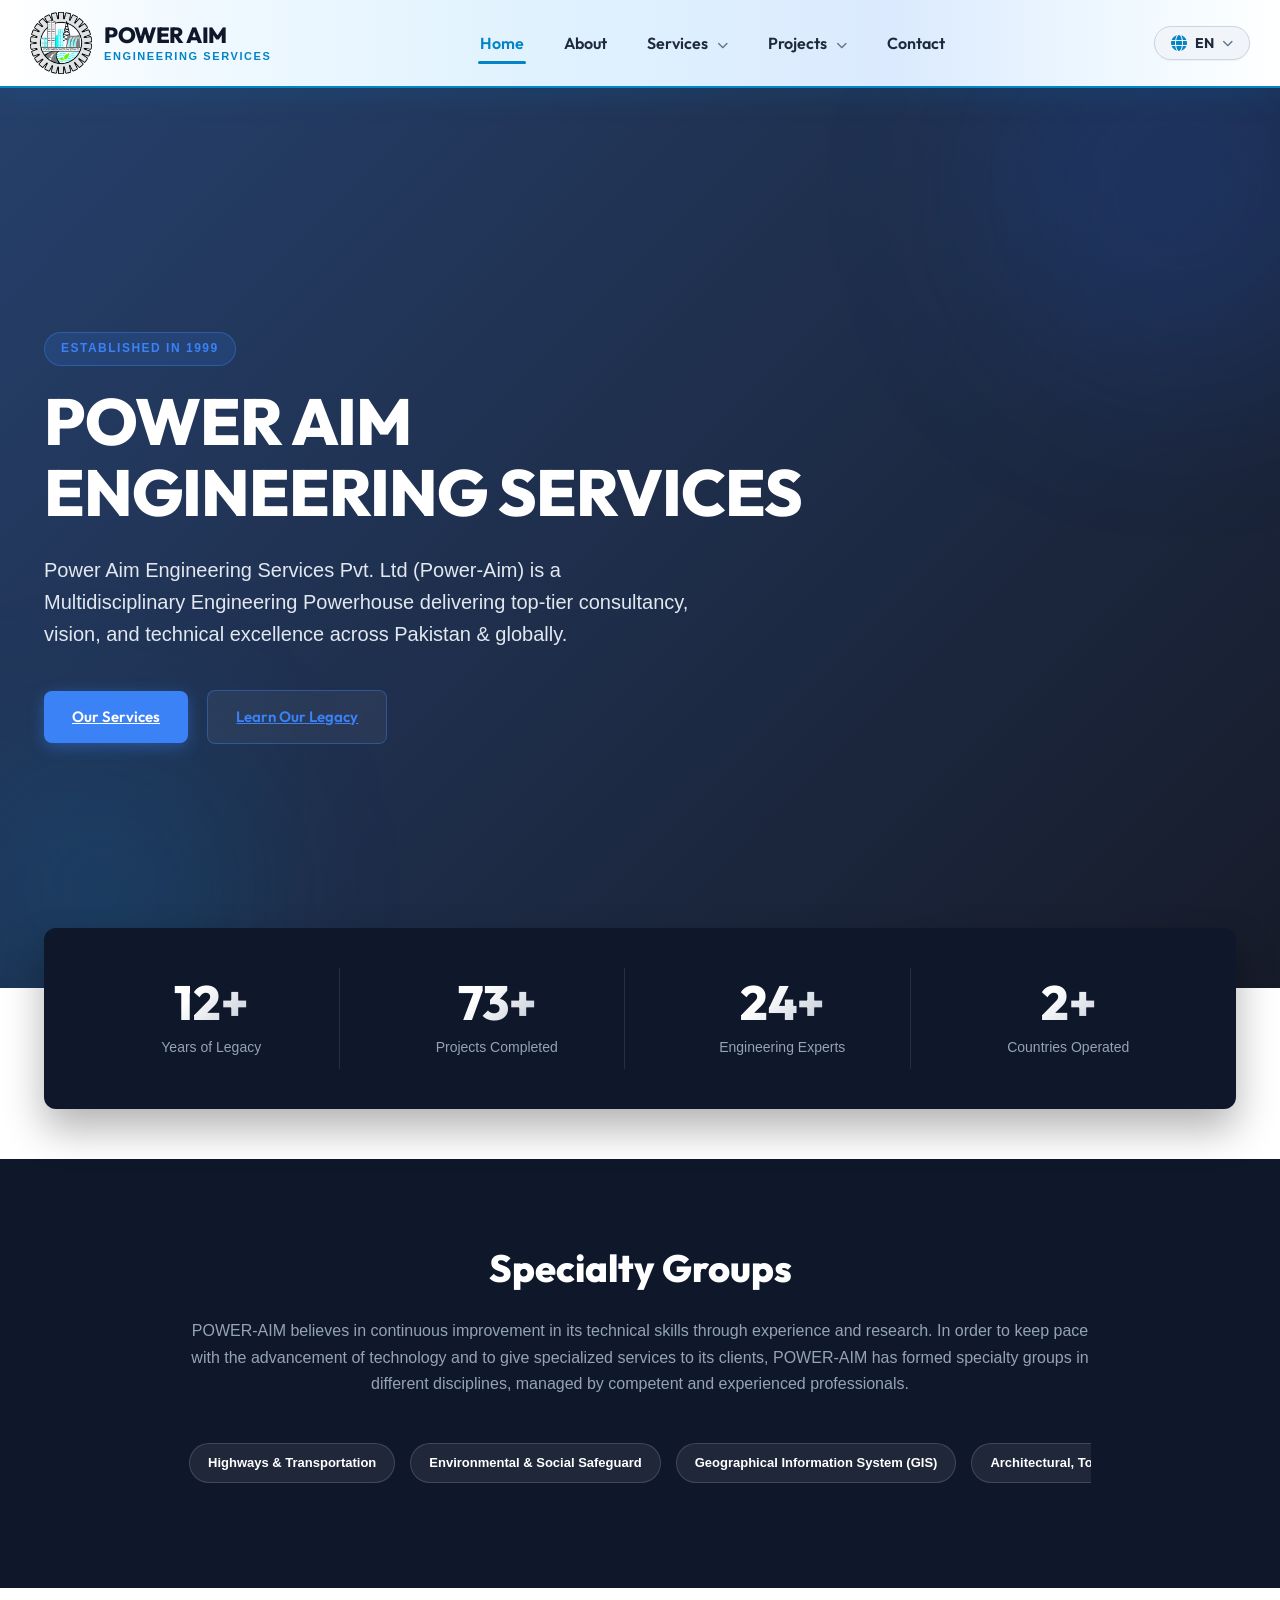
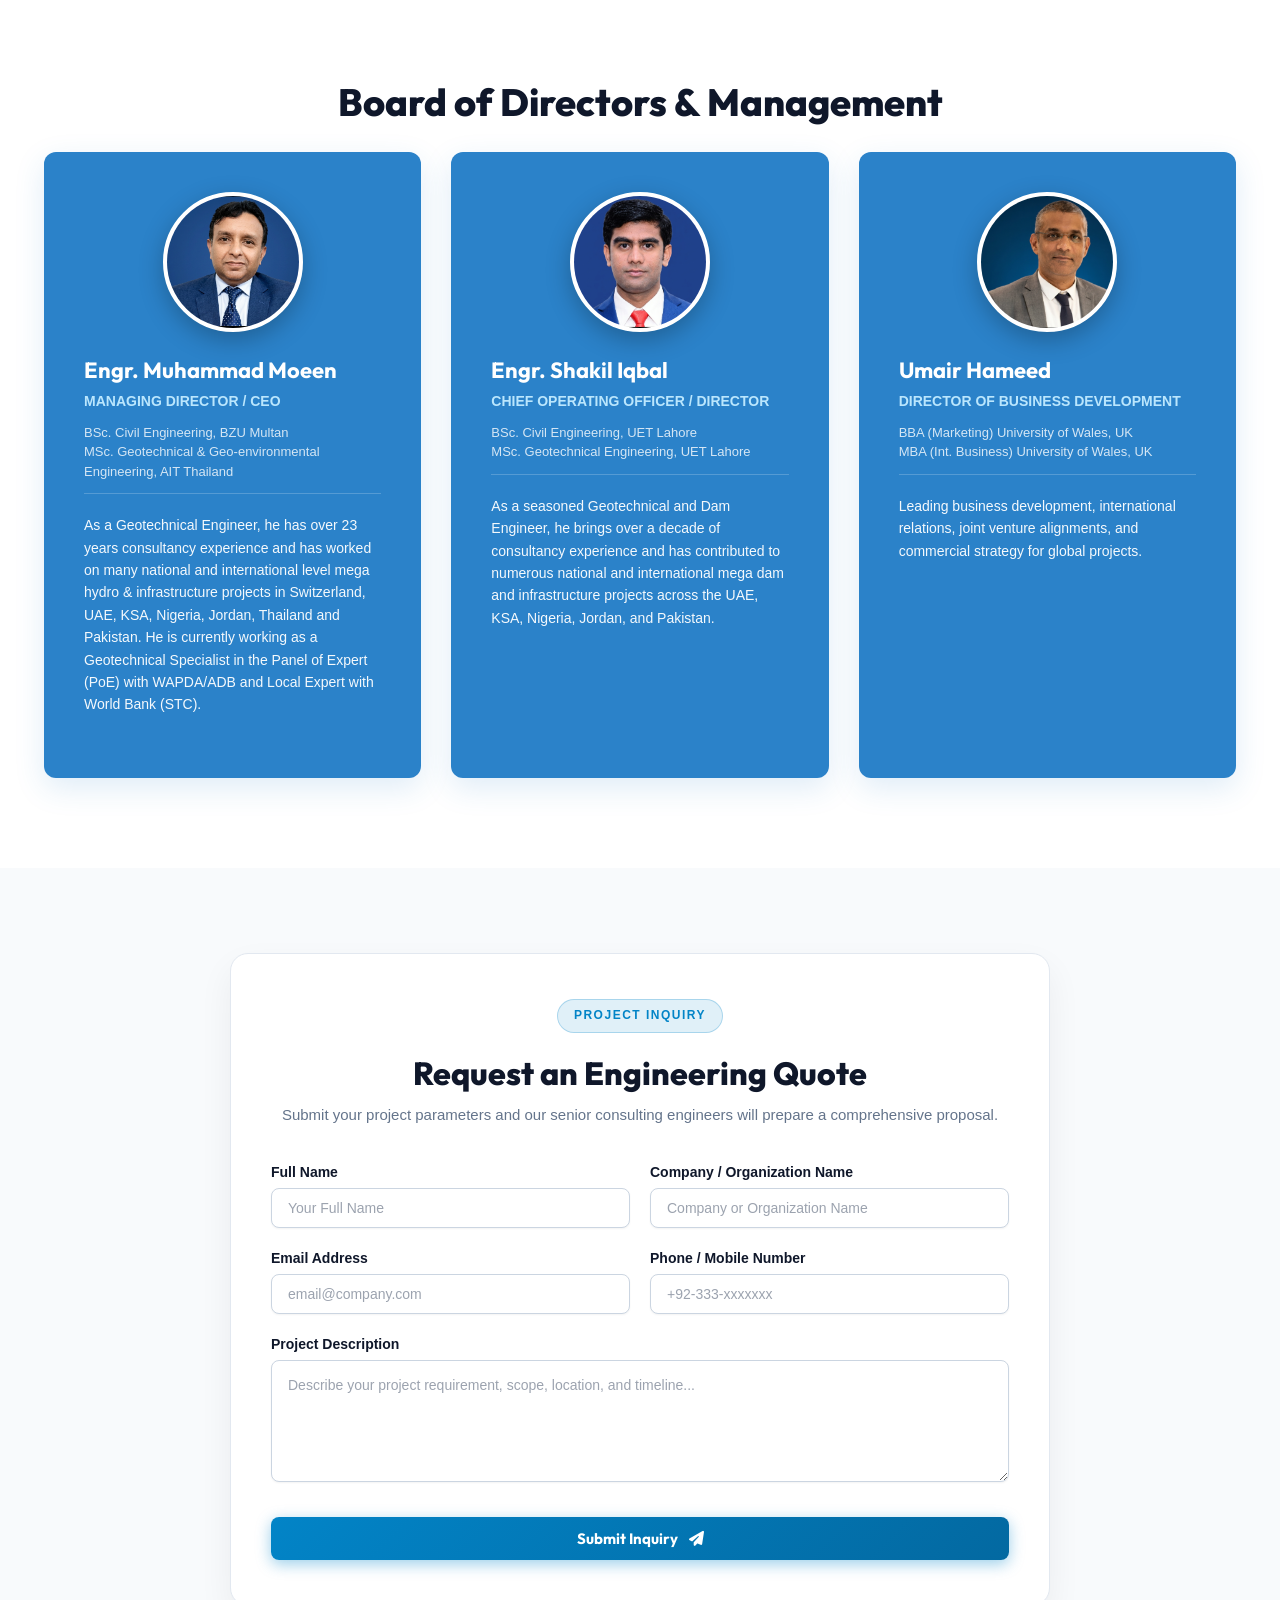
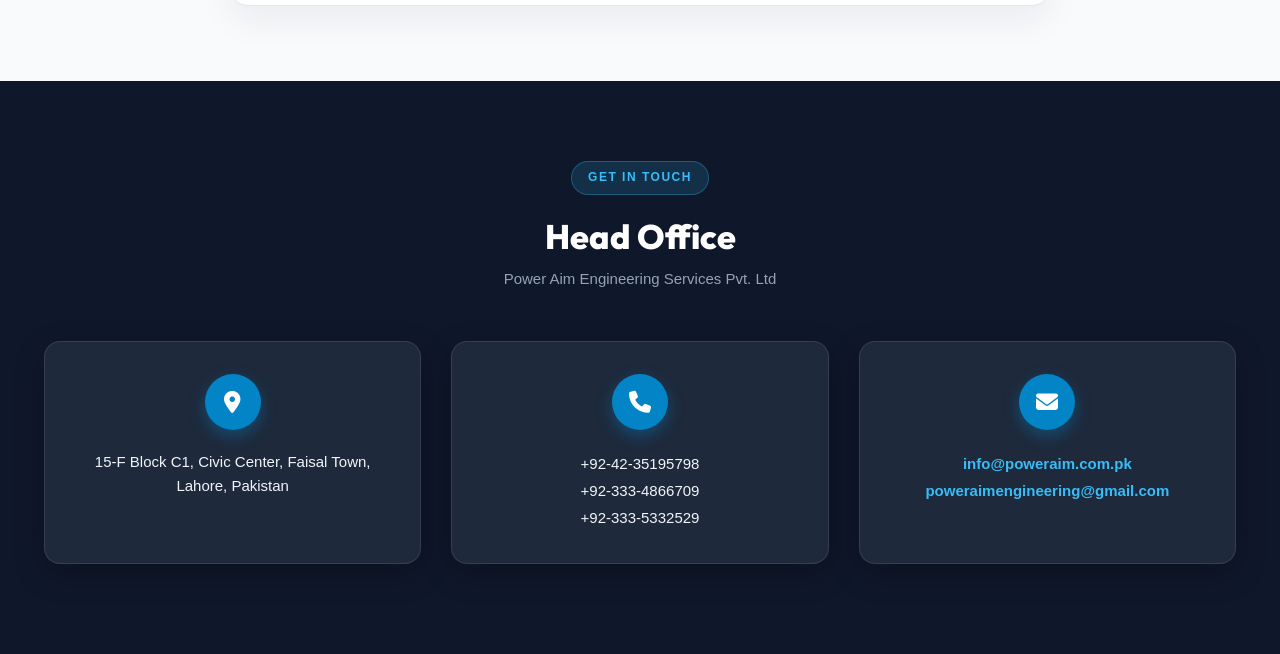
==== index.html @ a357dc33 "Separate Head Office and Request an Engineering Quote into two dedicated sections, remove Address/Ph" ====
<!DOCTYPE html>
<html lang="en-US">
<head>
<meta charset="UTF-8">
<meta name="viewport" content="width=device-width, initial-scale=1">
	<link rel="profile" href="https://gmpg.org/xfn/11"> 
	<title></title>
<meta name='robots' content='max-image-preview:large' />
<link rel='dns-prefetch' href='//fonts.googleapis.com' />
<link rel='dns-prefetch' href='//cdnjs.cloudflare.com' />
<link rel="alternate" type="application/rss+xml" title=" &raquo; Feed" href="http://poweraims.local/feed/" />
<link rel="alternate" type="application/rss+xml" title=" &raquo; Comments Feed" href="http://poweraims.local/comments/feed/" />
<link rel="alternate" title="oEmbed (JSON)" type="application/json+oembed" href="http://poweraims.local/wp-json/oembed/1.0/embed?url=http%3A%2F%2Fpoweraims.local%2F" />
<link rel="alternate" title="oEmbed (XML)" type="text/xml+oembed" href="http://poweraims.local/wp-json/oembed/1.0/embed?url=http%3A%2F%2Fpoweraims.local%2F&#038;format=xml" />
<style id="wp-img-auto-sizes-contain-inline-css">
img:is([sizes=auto i],[sizes^="auto," i]){contain-intrinsic-size:3000px 1500px}
/*# sourceURL=wp-img-auto-sizes-contain-inline-css */
</style>
<link rel='stylesheet' id='astra-theme-css-css' href='wp-content/themes/astra/assets/css/minified/main.min.css' media='all' />
<style id="astra-theme-css-inline-css">
:root{--ast-post-nav-space:0;--ast-container-default-xlg-padding:2.5em;--ast-container-default-lg-padding:2.5em;--ast-container-default-slg-padding:2em;--ast-container-default-md-padding:2.5em;--ast-container-default-sm-padding:2.5em;--ast-container-default-xs-padding:2.4em;--ast-container-default-xxs-padding:1.8em;--ast-code-block-background:#ECEFF3;--ast-comment-inputs-background:#F9FAFB;--ast-normal-container-width:1320px;--ast-narrow-container-width:750px;--ast-blog-title-font-weight:600;--ast-blog-meta-weight:600;--ast-global-color-primary:var(--ast-global-color-4);--ast-global-color-secondary:var(--ast-global-color-5);--ast-global-color-alternate-background:var(--ast-global-color-6);--ast-global-color-subtle-background:var(--ast-global-color-7);--ast-bg-style-guide:var( --ast-global-color-secondary,var(--ast-global-color-5) );--ast-shadow-style-guide:0px 0px 4px 0 #00000057;--ast-global-dark-bg-style:#fff;--ast-global-dark-lfs:#fbfbfb;--ast-widget-bg-color:#fafafa;--ast-wc-container-head-bg-color:#fbfbfb;--ast-title-layout-bg:#eeeeee;--ast-search-border-color:#e7e7e7;--ast-lifter-hover-bg:#e6e6e6;--ast-gallery-block-color:#000;--srfm-color-input-label:var(--ast-global-color-2);}html{font-size:100%;}a{color:var(--ast-global-color-0);}a:hover,a:focus{color:var(--ast-global-color-1);}body,button,input,select,textarea,.ast-button,.ast-custom-button{font-family:-apple-system,BlinkMacSystemFont,Segoe UI,Roboto,Oxygen-Sans,Ubuntu,Cantarell,Helvetica Neue,sans-serif;font-weight:400;font-size:16px;font-size:1rem;line-height:var(--ast-body-line-height,1.65);}blockquote{color:var(--ast-global-color-3);}h1,h2,h3,h4,h5,h6,.entry-content :where(h1,h2,h3,h4,h5,h6),.site-title,.site-title a{font-weight:600;}.ast-site-identity .site-title a{color:var(--ast-global-color-2);}.site-title{font-size:46px;font-size:2.875rem;display:block;}header .custom-logo-link img{max-width:189px;width:189px;}.astra-logo-svg{width:189px;}.site-header .site-description{font-size:15px;font-size:0.9375rem;display:none;}.entry-title{font-size:20px;font-size:1.25rem;}.ast-blog-single-element.ast-taxonomy-container a{font-size:14px;font-size:0.875rem;}.ast-blog-meta-container{font-size:13px;font-size:0.8125rem;}.archive .ast-article-post .ast-article-inner,.blog .ast-article-post .ast-article-inner,.archive .ast-article-post .ast-article-inner:hover,.blog .ast-article-post .ast-article-inner:hover{border-top-left-radius:6px;border-top-right-radius:6px;border-bottom-right-radius:6px;border-bottom-left-radius:6px;overflow:hidden;}h1,.entry-content :where(h1){font-size:54px;font-size:3.375rem;font-weight:600;line-height:1.4em;}h2,.entry-content :where(h2){font-size:30px;font-size:1.875rem;font-weight:600;line-height:1.3em;}h3,.entry-content :where(h3){font-size:24px;font-size:1.5rem;font-weight:600;line-height:1.3em;}h4,.entry-content :where(h4){font-size:20px;font-size:1.25rem;line-height:1.2em;font-weight:600;}h5,.entry-content :where(h5){font-size:18px;font-size:1.125rem;line-height:1.2em;font-weight:600;}h6,.entry-content :where(h6){font-size:16px;font-size:1rem;line-height:1.25em;font-weight:600;}::selection{background-color:#1167e9;color:#ffffff;}body,h1,h2,h3,h4,h5,h6,.entry-title a,.entry-content :where(h1,h2,h3,h4,h5,h6){color:var(--ast-global-color-3);}.tagcloud a:hover,.tagcloud a:focus,.tagcloud a.current-item{color:#ffffff;border-color:var(--ast-global-color-0);background-color:var(--ast-global-color-0);}input:focus,input[type="text"]:focus,input[type="email"]:focus,input[type="url"]:focus,input[type="password"]:focus,input[type="reset"]:focus,input[type="search"]:focus,textarea:focus{border-color:var(--ast-global-color-0);}input[type="radio"]:checked,input[type=reset],input[type="checkbox"]:checked,input[type="checkbox"]:hover:checked,input[type="checkbox"]:focus:checked,input[type=range]::-webkit-slider-thumb{border-color:var(--ast-global-color-0);background-color:var(--ast-global-color-0);box-shadow:none;}.site-footer a:hover + .post-count,.site-footer a:focus + .post-count{background:var(--ast-global-color-0);border-color:var(--ast-global-color-0);}.single .nav-links .nav-previous,.single .nav-links .nav-next{color:var(--ast-global-color-0);}.entry-meta,.entry-meta *{line-height:1.45;color:var(--ast-global-color-0);font-weight:600;}.entry-meta a:not(.ast-button):hover,.entry-meta a:not(.ast-button):hover *,.entry-meta a:not(.ast-button):focus,.entry-meta a:not(.ast-button):focus *,.page-links > .page-link,.page-links .page-link:hover,.post-navigation a:hover{color:var(--ast-global-color-1);}#cat option,.secondary .calendar_wrap thead a,.secondary .calendar_wrap thead a:visited{color:var(--ast-global-color-0);}.secondary .calendar_wrap #today,.ast-progress-val span{background:var(--ast-global-color-0);}.secondary a:hover + .post-count,.secondary a:focus + .post-count{background:var(--ast-global-color-0);border-color:var(--ast-global-color-0);}.calendar_wrap #today > a{color:#ffffff;}.page-links .page-link,.single .post-navigation a{color:var(--ast-global-color-3);}.ast-search-menu-icon .search-form button.search-submit{padding:0 4px;}.ast-search-menu-icon form.search-form{padding-right:0;}.ast-header-search .ast-search-menu-icon.ast-dropdown-active .search-form,.ast-header-search .ast-search-menu-icon.ast-dropdown-active .search-field:focus{transition:all 0.2s;}.search-form input.search-field:focus{outline:none;}.ast-mobile-header-content .ast-builder-layout-element:not(.ast-builder-menu):not(.ast-header-divider-element),.ast-mobile-popup-content .ast-builder-layout-element:not(.ast-builder-menu):not(.ast-header-divider-element){padding:15px 20px;}.ast-search-menu-icon .search-form button.search-submit:focus,.ast-theme-transparent-header .ast-header-search .ast-dropdown-active .ast-icon,.ast-theme-transparent-header .ast-inline-search .search-field:focus .ast-icon{color:var(--ast-global-color-1);}.ast-desktop .ast-header-search .slide-search .search-form{border:2px solid var(--ast-global-color-0);}.ast-header-search .slide-search .search-field{background-color:var(--ast-global-dark-bg-style);}.ast-archive-title{color:var(--ast-global-color-2);}.widget-title{font-size:22px;font-size:1.375rem;color:var(--ast-global-color-2);}.ast-single-post .entry-content a,.ast-comment-content a:not(.ast-comment-edit-reply-wrap a){text-decoration:underline;}.ast-single-post .elementor-widget-button .elementor-button,.ast-single-post .entry-content .uagb-tab a,.ast-single-post .entry-content .uagb-ifb-cta a,.ast-single-post .entry-content .uabb-module-content a,.ast-single-post .entry-content .uagb-post-grid a,.ast-single-post .entry-content .uagb-timeline a,.ast-single-post .entry-content .uagb-toc__wrap a,.ast-single-post .entry-content .uagb-taxomony-box a,.entry-content .wp-block-latest-posts > li > a,.ast-single-post .entry-content .wp-block-file__button,a.ast-post-filter-single,.ast-single-post .ast-comment-content .comment-reply-link,.ast-single-post .ast-comment-content .comment-edit-link{text-decoration:none;}.ast-search-menu-icon.slide-search a:focus-visible:focus-visible,.astra-search-icon:focus-visible,#close:focus-visible,a:focus-visible,.ast-menu-toggle:focus-visible,.site .skip-link:focus-visible,.wp-block-loginout input:focus-visible,.wp-block-search.wp-block-search__button-inside .wp-block-search__inside-wrapper,.ast-header-navigation-arrow:focus-visible,.ast-orders-table__row .ast-orders-table__cell:focus-visible,a#ast-apply-coupon:focus-visible,#ast-apply-coupon:focus-visible,#close:focus-visible,.button.search-submit:focus-visible,#search_submit:focus,.normal-search:focus-visible,.ast-header-account-wrap:focus-visible,.astra-cart-drawer-close:focus,.ast-single-variation:focus,.ast-button:focus,.ast-builder-button-wrap:has(.ast-custom-button-link:focus),.ast-builder-button-wrap .ast-custom-button-link:focus{outline-style:dotted;outline-color:inherit;outline-width:thin;}input:focus,input[type="text"]:focus,input[type="email"]:focus,input[type="url"]:focus,input[type="password"]:focus,input[type="reset"]:focus,input[type="search"]:focus,input[type="number"]:focus,textarea:focus,.wp-block-search__input:focus,[data-section="section-header-mobile-trigger"] .ast-button-wrap .ast-mobile-menu-trigger-minimal:focus,.ast-mobile-popup-drawer.active .menu-toggle-close:focus,#ast-scroll-top:focus,#coupon_code:focus,#ast-coupon-code:focus{border-style:dotted;border-color:inherit;border-width:thin;}input{outline:none;}.ast-logo-title-inline .site-logo-img{padding-right:1em;}.site-logo-img img{ transition:all 0.2s linear;}.site-logo-img .transparent-custom-logo img,.ast-theme-transparent-header .site-logo-img img{filter:url(#ast-img-color-filter-2);}body .ast-oembed-container *{position:absolute;top:0;width:100%;height:100%;left:0;}body .wp-block-embed-pocket-casts .ast-oembed-container *{position:unset;}.ast-single-post-featured-section + article {margin-top: 2em;}.site-content .ast-single-post-featured-section img {width: 100%;overflow: hidden;object-fit: cover;}.ast-separate-container .site-content .ast-single-post-featured-section + article {margin-top: -80px;z-index: 9;position: relative;border-radius: 4px;}@media (min-width: 922px) {.ast-no-sidebar .site-content .ast-article-image-container--wide {margin-left: -120px;margin-right: -120px;max-width: unset;width: unset;}.ast-left-sidebar .site-content .ast-article-image-container--wide,.ast-right-sidebar .site-content .ast-article-image-container--wide {margin-left: -10px;margin-right: -10px;}.site-content .ast-article-image-container--full {margin-left: calc( -50vw + 50%);margin-right: calc( -50vw + 50%);max-width: 100vw;width: 100vw;}.ast-left-sidebar .site-content .ast-article-image-container--full,.ast-right-sidebar .site-content .ast-article-image-container--full {margin-left: -10px;margin-right: -10px;max-width: inherit;width: auto;}}.site > .ast-single-related-posts-container {margin-top: 0;}@media (min-width: 922px) {.ast-desktop .ast-container--narrow {max-width: var(--ast-narrow-container-width);margin: 0 auto;}}.ast-page-builder-template .hentry {margin: 0;}.ast-page-builder-template .site-content > .ast-container {max-width: 100%;padding: 0;}.ast-page-builder-template .site .site-content #primary {padding: 0;margin: 0;}.ast-page-builder-template .no-results {text-align: center;margin: 4em auto;}.ast-page-builder-template .ast-pagination {padding: 2em;}.ast-page-builder-template .entry-header.ast-no-title.ast-no-thumbnail {margin-top: 0;}.ast-page-builder-template .entry-header.ast-header-without-markup {margin-top: 0;margin-bottom: 0;}.ast-page-builder-template .entry-header.ast-no-title.ast-no-meta {margin-bottom: 0;}.ast-page-builder-template.single .post-navigation {padding-bottom: 2em;}.ast-page-builder-template.single-post .site-content > .ast-container {max-width: 100%;}.ast-page-builder-template .entry-header {margin-top: 2em;margin-left: auto;margin-right: auto;}.ast-page-builder-template .ast-archive-description {margin: 2em auto 0;padding-left: 20px;padding-right: 20px;}.ast-page-builder-template .ast-row {margin-left: 0;margin-right: 0;}.single.ast-page-builder-template .entry-header + .entry-content,.single.ast-page-builder-template .ast-single-entry-banner + .site-content article .entry-content {margin-bottom: 2em;}@media(min-width: 921px) {.ast-page-builder-template.archive.ast-right-sidebar .ast-row article,.ast-page-builder-template.archive.ast-left-sidebar .ast-row article {padding-left: 0;padding-right: 0;}}input[type="text"],input[type="number"],input[type="email"],input[type="url"],input[type="password"],input[type="search"],input[type=reset],input[type=tel],input[type=date],select,textarea{font-size:16px;font-style:normal;font-weight:400;line-height:24px;width:100%;padding:12px 16px;border-radius:4px;box-shadow:0px 1px 2px 0px rgba(0,0,0,0.05);color:var(--ast-form-input-text,#475569);}input[type="text"],input[type="number"],input[type="email"],input[type="url"],input[type="password"],input[type="search"],input[type=reset],input[type=tel],input[type=date],select{height:40px;}input[type="date"]{border-width:1px;border-style:solid;border-color:var(--ast-border-color);background:var( --ast-global-color-secondary,var(--ast-global-color-5) );}input[type="text"]:focus,input[type="number"]:focus,input[type="email"]:focus,input[type="url"]:focus,input[type="password"]:focus,input[type="search"]:focus,input[type=reset]:focus,input[type="tel"]:focus,input[type="date"]:focus,select:focus,textarea:focus{border-color:#046BD2;box-shadow:none;outline:none;color:var(--ast-form-input-focus-text,#475569);}label,legend{color:var(--ast-global-color-2,#111827 );font-size:14px;font-style:normal;font-weight:500;line-height:20px;}select{padding:6px 10px;}fieldset{padding:30px;border-radius:4px;}button,.ast-button,.button,input[type="button"],input[type="reset"],input[type="submit"],a:where(.wp-block-button__link){border-radius:4px;box-shadow:0px 1px 2px 0px rgba(0,0,0,0.05);}:root{--ast-comment-inputs-background:#FFF;}::placeholder{color:var(--ast-form-field-color,#9CA3AF);}::-ms-input-placeholder{color:var(--ast-form-field-color,#9CA3AF);}@media (max-width:921.99px){#ast-desktop-header{display:none;}}@media (min-width:922px){#ast-mobile-header{display:none;}}.wp-block-buttons.aligncenter{justify-content:center;}@media (max-width:921px){.ast-theme-transparent-header #primary,.ast-theme-transparent-header #secondary{padding:0;}}@media (max-width:921px){.ast-plain-container.ast-no-sidebar #primary{padding:0;}}.ast-plain-container.ast-no-sidebar #primary{margin-top:0;margin-bottom:0;}.wp-block-button.is-style-outline .wp-block-button__link{border-color:var(--ast-global-color-0);}div.wp-block-button.is-style-outline > .wp-block-button__link:not(.has-text-color),div.wp-block-button.wp-block-button__link.is-style-outline:not(.has-text-color){color:var(--ast-global-color-0);}.wp-block-button.is-style-outline .wp-block-button__link:hover,.wp-block-buttons .wp-block-button.is-style-outline .wp-block-button__link:focus,.wp-block-buttons .wp-block-button.is-style-outline > .wp-block-button__link:not(.has-text-color):hover,.wp-block-buttons .wp-block-button.wp-block-button__link.is-style-outline:not(.has-text-color):hover{color:#ffffff;background-color:var(--ast-global-color-1);border-color:var(--ast-global-color-1);}.post-page-numbers.current .page-link,.ast-pagination .page-numbers.current{color:#ffffff;border-color:#1167e9;background-color:#1167e9;}.wp-block-buttons .wp-block-button.is-style-outline .wp-block-button__link.wp-element-button,.ast-outline-button,.wp-block-uagb-buttons-child .uagb-buttons-repeater.ast-outline-button{border-color:var(--ast-global-color-0);border-top-width:2px;border-right-width:2px;border-bottom-width:2px;border-left-width:2px;font-family:inherit;font-weight:500;font-size:16px;font-size:1rem;line-height:1em;padding-top:13px;padding-right:30px;padding-bottom:13px;padding-left:30px;}.wp-block-buttons .wp-block-button.is-style-outline > .wp-block-button__link:not(.has-text-color),.wp-block-buttons .wp-block-button.wp-block-button__link.is-style-outline:not(.has-text-color),.ast-outline-button{color:var(--ast-global-color-0);}.wp-block-button.is-style-outline .wp-block-button__link:hover,.wp-block-buttons .wp-block-button.is-style-outline .wp-block-button__link:focus,.wp-block-buttons .wp-block-button.is-style-outline > .wp-block-button__link:not(.has-text-color):hover,.wp-block-buttons .wp-block-button.wp-block-button__link.is-style-outline:not(.has-text-color):hover,.ast-outline-button:hover,.ast-outline-button:focus,.wp-block-uagb-buttons-child .uagb-buttons-repeater.ast-outline-button:hover,.wp-block-uagb-buttons-child .uagb-buttons-repeater.ast-outline-button:focus{color:#ffffff;background-color:var(--ast-global-color-1);border-color:var(--ast-global-color-1);}.ast-single-post .entry-content a.ast-outline-button,.ast-single-post .entry-content .is-style-outline>.wp-block-button__link{text-decoration:none;}.wp-block-button .wp-block-button__link.wp-element-button.is-style-outline:not(.has-background),.wp-block-button.is-style-outline>.wp-block-button__link.wp-element-button:not(.has-background),.ast-outline-button{background-color:transparent;}.uagb-buttons-repeater.ast-outline-button{border-radius:9999px;}@media (max-width:921px){.wp-block-buttons .wp-block-button.is-style-outline .wp-block-button__link.wp-element-button,.ast-outline-button,.wp-block-uagb-buttons-child .uagb-buttons-repeater.ast-outline-button{padding-top:12px;padding-right:28px;padding-bottom:12px;padding-left:28px;}}@media (max-width:544px){.wp-block-buttons .wp-block-button.is-style-outline .wp-block-button__link.wp-element-button,.ast-outline-button,.wp-block-uagb-buttons-child .uagb-buttons-repeater.ast-outline-button{padding-top:10px;padding-right:24px;padding-bottom:10px;padding-left:24px;}}.entry-content[data-ast-blocks-layout] > figure{margin-bottom:1em;}h1.widget-title{font-weight:600;}h2.widget-title{font-weight:600;}h3.widget-title{font-weight:600;}#page{display:flex;flex-direction:column;min-height:100vh;}.ast-404-layout-1 h1.page-title{color:var(--ast-global-color-2);}.single .post-navigation a{line-height:1em;height:inherit;}.error-404 .page-sub-title{font-size:1.5rem;font-weight:inherit;}.search .site-content .content-area .search-form{margin-bottom:0;}#page .site-content{flex-grow:1;}.widget{margin-bottom:1.25em;}#secondary li{line-height:1.5em;}#secondary .wp-block-group h2{margin-bottom:0.7em;}#secondary h2{font-size:1.7rem;}.ast-separate-container .ast-article-post,.ast-separate-container .ast-article-single,.ast-separate-container .comment-respond{padding:3em;}.ast-separate-container .ast-article-single .ast-article-single{padding:0;}.ast-article-single .wp-block-post-template-is-layout-grid{padding-left:0;}.ast-separate-container .comments-title,.ast-narrow-container .comments-title{padding:1.5em 2em;}.ast-page-builder-template .comment-form-textarea,.ast-comment-formwrap .ast-grid-common-col{padding:0;}.ast-comment-formwrap{padding:0;display:inline-flex;column-gap:20px;width:100%;margin-left:0;margin-right:0;}.comments-area textarea#comment:focus,.comments-area textarea#comment:active,.comments-area .ast-comment-formwrap input[type="text"]:focus,.comments-area .ast-comment-formwrap input[type="text"]:active {box-shadow:none;outline:none;}.archive.ast-page-builder-template .entry-header{margin-top:2em;}.ast-page-builder-template .ast-comment-formwrap{width:100%;}.entry-title{margin-bottom:0.6em;}.ast-archive-description p{font-size:inherit;font-weight:inherit;line-height:inherit;}.ast-separate-container .ast-comment-list li.depth-1,.hentry{margin-bottom:1.5em;}.site-content section.ast-archive-description{margin-bottom:2em;}@media (min-width:921px){.ast-left-sidebar.ast-page-builder-template #secondary,.archive.ast-right-sidebar.ast-page-builder-template .site-main{padding-left:20px;padding-right:20px;}}@media (max-width:544px){.ast-comment-formwrap.ast-row{column-gap:10px;display:inline-block;}#ast-commentform .ast-grid-common-col{position:relative;width:100%;}}@media (min-width:1201px){.ast-separate-container .ast-article-post,.ast-separate-container .ast-article-single,.ast-separate-container .ast-author-box,.ast-separate-container .ast-404-layout-1,.ast-separate-container .no-results{padding:3em;}}@media (max-width:921px){.ast-left-sidebar #content > .ast-container{display:flex;flex-direction:column-reverse;width:100%;}}@media (min-width:922px){.ast-separate-container.ast-right-sidebar #primary,.ast-separate-container.ast-left-sidebar #primary{border:0;}.search-no-results.ast-separate-container #primary{margin-bottom:4em;}}.wp-block-button .wp-block-button__link{color:#ffffff;}.wp-block-button .wp-block-button__link:hover,.wp-block-button .wp-block-button__link:focus{color:#ffffff;background-color:var(--ast-global-color-1);border-color:var(--ast-global-color-1);}.elementor-widget-heading h1.elementor-heading-title{line-height:1.4em;}.elementor-widget-heading h2.elementor-heading-title{line-height:1.3em;}.elementor-widget-heading h3.elementor-heading-title{line-height:1.3em;}.elementor-widget-heading h4.elementor-heading-title{line-height:1.2em;}.elementor-widget-heading h5.elementor-heading-title{line-height:1.2em;}.elementor-widget-heading h6.elementor-heading-title{line-height:1.25em;}.wp-block-button .wp-block-button__link,.wp-block-search .wp-block-search__button,body .wp-block-file .wp-block-file__button{border-color:var(--ast-global-color-0);background-color:var(--ast-global-color-0);color:#ffffff;font-family:inherit;font-weight:500;line-height:1em;font-size:16px;font-size:1rem;padding-top:15px;padding-right:30px;padding-bottom:15px;padding-left:30px;}.ast-single-post .entry-content .wp-block-button .wp-block-button__link,.ast-single-post .entry-content .wp-block-search .wp-block-search__button,body .entry-content .wp-block-file .wp-block-file__button{text-decoration:none;}@media (max-width:921px){.wp-block-button .wp-block-button__link,.wp-block-search .wp-block-search__button,body .wp-block-file .wp-block-file__button{padding-top:14px;padding-right:28px;padding-bottom:14px;padding-left:28px;}}@media (max-width:544px){.wp-block-button .wp-block-button__link,.wp-block-search .wp-block-search__button,body .wp-block-file .wp-block-file__button{padding-top:12px;padding-right:24px;padding-bottom:12px;padding-left:24px;}}.menu-toggle,button,.ast-button,.ast-custom-button,.button,input#submit,input[type="button"],input[type="submit"],input[type="reset"],#comments .submit,.search .search-submit,form[CLASS*="wp-block-search__"].wp-block-search .wp-block-search__inside-wrapper .wp-block-search__button,body .wp-block-file .wp-block-file__button,.search .search-submit{border-style:solid;border-top-width:0;border-right-width:0;border-left-width:0;border-bottom-width:0;color:#ffffff;border-color:var(--ast-global-color-0);background-color:var(--ast-global-color-0);padding-top:15px;padding-right:30px;padding-bottom:15px;padding-left:30px;font-family:inherit;font-weight:500;font-size:16px;font-size:1rem;line-height:1em;}button:focus,.menu-toggle:hover,button:hover,.ast-button:hover,.ast-custom-button:hover .button:hover,.ast-custom-button:hover ,input[type=reset]:hover,input[type=reset]:focus,input#submit:hover,input#submit:focus,input[type="button"]:hover,input[type="button"]:focus,input[type="submit"]:hover,input[type="submit"]:focus,form[CLASS*="wp-block-search__"].wp-block-search .wp-block-search__inside-wrapper .wp-block-search__button:hover,form[CLASS*="wp-block-search__"].wp-block-search .wp-block-search__inside-wrapper .wp-block-search__button:focus,body .wp-block-file .wp-block-file__button:hover,body .wp-block-file .wp-block-file__button:focus{color:#ffffff;background-color:var(--ast-global-color-1);border-color:var(--ast-global-color-1);}form[CLASS*="wp-block-search__"].wp-block-search .wp-block-search__inside-wrapper .wp-block-search__button.has-icon{padding-top:calc(15px - 3px);padding-right:calc(30px - 3px);padding-bottom:calc(15px - 3px);padding-left:calc(30px - 3px);}@media (max-width:921px){.menu-toggle,button,.ast-button,.ast-custom-button,.button,input#submit,input[type="button"],input[type="submit"],input[type="reset"],#comments .submit,.search .search-submit,form[CLASS*="wp-block-search__"].wp-block-search .wp-block-search__inside-wrapper .wp-block-search__button,body .wp-block-file .wp-block-file__button,.search .search-submit{padding-top:14px;padding-right:28px;padding-bottom:14px;padding-left:28px;}}@media (max-width:544px){.menu-toggle,button,.ast-button,.ast-custom-button,.button,input#submit,input[type="button"],input[type="submit"],input[type="reset"],#comments .submit,.search .search-submit,form[CLASS*="wp-block-search__"].wp-block-search .wp-block-search__inside-wrapper .wp-block-search__button,body .wp-block-file .wp-block-file__button,.search .search-submit{padding-top:12px;padding-right:24px;padding-bottom:12px;padding-left:24px;}}@media (max-width:921px){.ast-mobile-header-stack .main-header-bar .ast-search-menu-icon{display:inline-block;}.ast-header-break-point.ast-header-custom-item-outside .ast-mobile-header-stack .main-header-bar .ast-search-icon{margin:0;}.ast-comment-avatar-wrap img{max-width:2.5em;}.ast-comment-meta{padding:0 1.8888em 1.3333em;}}@media (min-width:544px){.ast-container{max-width:100%;}}@media (max-width:544px){.ast-separate-container .ast-article-post,.ast-separate-container .ast-article-single,.ast-separate-container .comments-title,.ast-separate-container .ast-archive-description{padding:1.5em 1em;}.ast-separate-container #content .ast-container{padding-left:0.54em;padding-right:0.54em;}.ast-separate-container .ast-comment-list .bypostauthor{padding:.5em;}.ast-search-menu-icon.ast-dropdown-active .search-field{width:170px;}} #ast-mobile-header .ast-site-header-cart-li a{pointer-events:none;}.ast-separate-container{background-color:var(--ast-global-color-5);background-image:none;}@media (max-width:921px){.site-title{display:block;}.site-header .site-description{display:none;}h1,.entry-content :where(h1){font-size:30px;font-size:1.875rem;}h2,.entry-content :where(h2){font-size:25px;font-size:1.5625rem;}h3,.entry-content :where(h3){font-size:20px;font-size:1.25rem;}}@media (max-width:544px){.site-title{display:block;}.site-header .site-description{display:none;}h1,.entry-content :where(h1){font-size:30px;font-size:1.875rem;}h2,.entry-content :where(h2){font-size:25px;font-size:1.5625rem;}h3,.entry-content :where(h3){font-size:20px;font-size:1.25rem;}}@media (max-width:921px){html{font-size:91.2%;}}@media (max-width:544px){html{font-size:91.2%;}}@media (min-width:922px){.ast-container{max-width:1360px;}}@media (min-width:922px){.site-content .ast-container{display:flex;}}@media (max-width:921px){.site-content .ast-container{flex-direction:column;}}.entry-content :where(h1,h2,h3,h4,h5,h6){clear:none;}@media (min-width:922px){.main-header-menu .sub-menu .menu-item.ast-left-align-sub-menu:hover > .sub-menu,.main-header-menu .sub-menu .menu-item.ast-left-align-sub-menu.focus > .sub-menu{margin-left:-0px;}}.entry-content li > p{margin-bottom:0;}.site .comments-area{padding-bottom:2em;margin-top:2em;}.wp-block-file {display: flex;align-items: center;flex-wrap: wrap;justify-content: space-between;}.wp-block-pullquote {border: none;}.wp-block-pullquote blockquote::before {content: "\201D";font-family: "Helvetica",sans-serif;display: flex;transform: rotate( 180deg );font-size: 6rem;font-style: normal;line-height: 1;font-weight: bold;align-items: center;justify-content: center;}.has-text-align-right > blockquote::before {justify-content: flex-start;}.has-text-align-left > blockquote::before {justify-content: flex-end;}figure.wp-block-pullquote.is-style-solid-color blockquote {max-width: 100%;text-align: inherit;}:root {--wp--custom--ast-default-block-top-padding: 3em;--wp--custom--ast-default-block-right-padding: 3em;--wp--custom--ast-default-block-bottom-padding: 3em;--wp--custom--ast-default-block-left-padding: 3em;--wp--custom--ast-container-width: 1320px;--wp--custom--ast-content-width-size: 1320px;--wp--custom--ast-wide-width-size: calc(1320px + var(--wp--custom--ast-default-block-left-padding) + var(--wp--custom--ast-default-block-right-padding));}.ast-narrow-container {--wp--custom--ast-content-width-size: 750px;--wp--custom--ast-wide-width-size: 750px;}@media(max-width: 921px) {:root {--wp--custom--ast-default-block-top-padding: 3em;--wp--custom--ast-default-block-right-padding: 2em;--wp--custom--ast-default-block-bottom-padding: 3em;--wp--custom--ast-default-block-left-padding: 2em;}}@media(max-width: 544px) {:root {--wp--custom--ast-default-block-top-padding: 3em;--wp--custom--ast-default-block-right-padding: 1.5em;--wp--custom--ast-default-block-bottom-padding: 3em;--wp--custom--ast-default-block-left-padding: 1.5em;}}.entry-content > .wp-block-group,.entry-content > .wp-block-cover,.entry-content > .wp-block-columns {padding-top: var(--wp--custom--ast-default-block-top-padding);padding-right: var(--wp--custom--ast-default-block-right-padding);padding-bottom: var(--wp--custom--ast-default-block-bottom-padding);padding-left: var(--wp--custom--ast-default-block-left-padding);}.ast-plain-container.ast-no-sidebar .entry-content > .alignfull,.ast-page-builder-template .ast-no-sidebar .entry-content > .alignfull {margin-left: calc( -50vw + 50%);margin-right: calc( -50vw + 50%);max-width: 100vw;width: 100vw;}.ast-plain-container.ast-no-sidebar .entry-content .alignfull .alignfull,.ast-page-builder-template.ast-no-sidebar .entry-content .alignfull .alignfull,.ast-plain-container.ast-no-sidebar .entry-content .alignfull .alignwide,.ast-page-builder-template.ast-no-sidebar .entry-content .alignfull .alignwide,.ast-plain-container.ast-no-sidebar .entry-content .alignwide .alignfull,.ast-page-builder-template.ast-no-sidebar .entry-content .alignwide .alignfull,.ast-plain-container.ast-no-sidebar .entry-content .alignwide .alignwide,.ast-page-builder-template.ast-no-sidebar .entry-content .alignwide .alignwide,.ast-plain-container.ast-no-sidebar .entry-content .wp-block-column .alignfull,.ast-page-builder-template.ast-no-sidebar .entry-content .wp-block-column .alignfull,.ast-plain-container.ast-no-sidebar .entry-content .wp-block-column .alignwide,.ast-page-builder-template.ast-no-sidebar .entry-content .wp-block-column .alignwide {margin-left: auto;margin-right: auto;width: 100%;}[data-ast-blocks-layout] .wp-block-separator:not(.is-style-dots) {height: 0;}[data-ast-blocks-layout] .wp-block-separator {margin: 20px auto;}[data-ast-blocks-layout] .wp-block-separator:not(.is-style-wide):not(.is-style-dots) {max-width: 100px;}[data-ast-blocks-layout] .wp-block-separator.has-background {padding: 0;}.entry-content[data-ast-blocks-layout] > * {max-width: var(--wp--custom--ast-content-width-size);margin-left: auto;margin-right: auto;}.entry-content[data-ast-blocks-layout] > .alignwide {max-width: var(--wp--custom--ast-wide-width-size);}.entry-content[data-ast-blocks-layout] .alignfull {max-width: none;}.entry-content .wp-block-columns {margin-bottom: 0;}blockquote {margin: 1.5em;border-color: rgba(0,0,0,0.05);}.wp-block-quote:not(.has-text-align-right):not(.has-text-align-center) {border-left: 5px solid rgba(0,0,0,0.05);}.has-text-align-right > blockquote,blockquote.has-text-align-right {border-right: 5px solid rgba(0,0,0,0.05);}.has-text-align-left > blockquote,blockquote.has-text-align-left {border-left: 5px solid rgba(0,0,0,0.05);}.wp-block-site-tagline,.wp-block-latest-posts .read-more {margin-top: 15px;}.wp-block-loginout p label {display: block;}.wp-block-loginout p:not(.login-remember):not(.login-submit) input {width: 100%;}.wp-block-loginout input:focus {border-color: transparent;}.wp-block-loginout input:focus {outline: thin dotted;}.entry-content .wp-block-media-text .wp-block-media-text__content {padding: 0 0 0 8%;}.entry-content .wp-block-media-text.has-media-on-the-right .wp-block-media-text__content {padding: 0 8% 0 0;}.entry-content .wp-block-media-text.has-background .wp-block-media-text__content {padding: 8%;}.entry-content .wp-block-cover:not([class*="background-color"]):not(.has-text-color.has-link-color) .wp-block-cover__inner-container,.entry-content .wp-block-cover:not([class*="background-color"]) .wp-block-cover-image-text,.entry-content .wp-block-cover:not([class*="background-color"]) .wp-block-cover-text,.entry-content .wp-block-cover-image:not([class*="background-color"]) .wp-block-cover__inner-container,.entry-content .wp-block-cover-image:not([class*="background-color"]) .wp-block-cover-image-text,.entry-content .wp-block-cover-image:not([class*="background-color"]) .wp-block-cover-text {color: var(--ast-global-color-primary,var(--ast-global-color-5));}.wp-block-loginout .login-remember input {width: 1.1rem;height: 1.1rem;margin: 0 5px 4px 0;vertical-align: middle;}.wp-block-latest-posts > li > *:first-child,.wp-block-latest-posts:not(.is-grid) > li:first-child {margin-top: 0;}.entry-content > .wp-block-buttons,.entry-content > .wp-block-uagb-buttons {margin-bottom: 1.5em;}.wp-block-search__inside-wrapper .wp-block-search__input {padding: 0 10px;color: var(--ast-global-color-3);background: var(--ast-global-color-primary,var(--ast-global-color-5));border-color: var(--ast-border-color);}.wp-block-latest-posts .read-more {margin-bottom: 1.5em;}.wp-block-search__no-button .wp-block-search__inside-wrapper .wp-block-search__input {padding-top: 5px;padding-bottom: 5px;}.wp-block-latest-posts .wp-block-latest-posts__post-date,.wp-block-latest-posts .wp-block-latest-posts__post-author {font-size: 1rem;}.wp-block-latest-posts > li > *,.wp-block-latest-posts:not(.is-grid) > li {margin-top: 12px;margin-bottom: 12px;}.ast-page-builder-template .entry-content[data-ast-blocks-layout] > .alignwide:where(:not(.uagb-is-root-container):not(.spectra-is-root-container)) > * {max-width: var(--wp--custom--ast-wide-width-size);}.ast-page-builder-template .entry-content[data-ast-blocks-layout] > .inherit-container-width > *,.ast-page-builder-template .entry-content[data-ast-blocks-layout] > *:not(.wp-block-group):where(:not(.uagb-is-root-container):not(.spectra-is-root-container)) > *,.entry-content[data-ast-blocks-layout] > .wp-block-cover .wp-block-cover__inner-container {max-width: none ;margin-left: auto;margin-right: auto;}.ast-page-builder-template .entry-content[data-ast-blocks-layout] > *,.ast-page-builder-template .entry-content[data-ast-blocks-layout] > .alignfull:where(:not(.wp-block-group):not(.uagb-is-root-container):not(.spectra-is-root-container)) > * {max-width: none;}.entry-content[data-ast-blocks-layout] .wp-block-cover:not(.alignleft):not(.alignright) {width: auto;}@media(max-width: 1200px) {.ast-separate-container .entry-content > .alignfull,.ast-separate-container .entry-content[data-ast-blocks-layout] > .alignwide,.ast-plain-container .entry-content[data-ast-blocks-layout] > .alignwide,.ast-plain-container .entry-content .alignfull {margin-left: calc(-1 * min(var(--ast-container-default-xlg-padding),20px)) ;margin-right: calc(-1 * min(var(--ast-container-default-xlg-padding),20px));}}@media(min-width: 1201px) {.ast-separate-container .entry-content > .alignfull {margin-left: calc(-1 * var(--ast-container-default-xlg-padding) );margin-right: calc(-1 * var(--ast-container-default-xlg-padding) );}.ast-separate-container .entry-content[data-ast-blocks-layout] > .alignwide,.ast-plain-container .entry-content[data-ast-blocks-layout] > .alignwide {margin-left: auto;margin-right: auto;}}@media(min-width: 921px) {.ast-separate-container .entry-content .wp-block-group.alignwide:not(.inherit-container-width) > :where(:not(.alignleft):not(.alignright)),.ast-plain-container .entry-content .wp-block-group.alignwide:not(.inherit-container-width) > :where(:not(.alignleft):not(.alignright)) {max-width: calc( var(--wp--custom--ast-content-width-size) + 80px );}.ast-plain-container.ast-right-sidebar .entry-content[data-ast-blocks-layout] .alignfull,.ast-plain-container.ast-left-sidebar .entry-content[data-ast-blocks-layout] .alignfull {margin-left: -60px;margin-right: -60px;}}@media(min-width: 544px) {.entry-content > .alignleft {margin-right: 20px;}.entry-content > .alignright {margin-left: 20px;}}@media (max-width:544px){.wp-block-columns .wp-block-column:not(:last-child){margin-bottom:20px;}.wp-block-latest-posts{margin:0;}}@media( max-width: 600px ) {.entry-content .wp-block-media-text .wp-block-media-text__content,.entry-content .wp-block-media-text.has-media-on-the-right .wp-block-media-text__content {padding: 8% 0 0;}.entry-content .wp-block-media-text.has-background .wp-block-media-text__content {padding: 8%;}}.ast-page-builder-template .entry-header {padding-left: 0;}.ast-narrow-container .site-content .wp-block-uagb-image--align-full .wp-block-uagb-image__figure {max-width: 100%;margin-left: auto;margin-right: auto;}.entry-content ul,.entry-content ol {padding: revert;margin: revert;padding-left: 20px;}.entry-content ul.wc-block-product-template{padding: 0;}:root .has-ast-global-color-0-color{color:var(--ast-global-color-0);}:root .has-ast-global-color-0-background-color{background-color:var(--ast-global-color-0);}:root .wp-block-button .has-ast-global-color-0-color{color:var(--ast-global-color-0);}:root .wp-block-button .has-ast-global-color-0-background-color{background-color:var(--ast-global-color-0);}:root .has-ast-global-color-1-color{color:var(--ast-global-color-1);}:root .has-ast-global-color-1-background-color{background-color:var(--ast-global-color-1);}:root .wp-block-button .has-ast-global-color-1-color{color:var(--ast-global-color-1);}:root .wp-block-button .has-ast-global-color-1-background-color{background-color:var(--ast-global-color-1);}:root .has-ast-global-color-2-color{color:var(--ast-global-color-2);}:root .has-ast-global-color-2-background-color{background-color:var(--ast-global-color-2);}:root .wp-block-button .has-ast-global-color-2-color{color:var(--ast-global-color-2);}:root .wp-block-button .has-ast-global-color-2-background-color{background-color:var(--ast-global-color-2);}:root .has-ast-global-color-3-color{color:var(--ast-global-color-3);}:root .has-ast-global-color-3-background-color{background-color:var(--ast-global-color-3);}:root .wp-block-button .has-ast-global-color-3-color{color:var(--ast-global-color-3);}:root .wp-block-button .has-ast-global-color-3-background-color{background-color:var(--ast-global-color-3);}:root .has-ast-global-color-4-color{color:var(--ast-global-color-4);}:root .has-ast-global-color-4-background-color{background-color:var(--ast-global-color-4);}:root .wp-block-button .has-ast-global-color-4-color{color:var(--ast-global-color-4);}:root .wp-block-button .has-ast-global-color-4-background-color{background-color:var(--ast-global-color-4);}:root .has-ast-global-color-5-color{color:var(--ast-global-color-5);}:root .has-ast-global-color-5-background-color{background-color:var(--ast-global-color-5);}:root .wp-block-button .has-ast-global-color-5-color{color:var(--ast-global-color-5);}:root .wp-block-button .has-ast-global-color-5-background-color{background-color:var(--ast-global-color-5);}:root .has-ast-global-color-6-color{color:var(--ast-global-color-6);}:root .has-ast-global-color-6-background-color{background-color:var(--ast-global-color-6);}:root .wp-block-button .has-ast-global-color-6-color{color:var(--ast-global-color-6);}:root .wp-block-button .has-ast-global-color-6-background-color{background-color:var(--ast-global-color-6);}:root .has-ast-global-color-7-color{color:var(--ast-global-color-7);}:root .has-ast-global-color-7-background-color{background-color:var(--ast-global-color-7);}:root .wp-block-button .has-ast-global-color-7-color{color:var(--ast-global-color-7);}:root .wp-block-button .has-ast-global-color-7-background-color{background-color:var(--ast-global-color-7);}:root .has-ast-global-color-8-color{color:var(--ast-global-color-8);}:root .has-ast-global-color-8-background-color{background-color:var(--ast-global-color-8);}:root .wp-block-button .has-ast-global-color-8-color{color:var(--ast-global-color-8);}:root .wp-block-button .has-ast-global-color-8-background-color{background-color:var(--ast-global-color-8);}:root{--ast-global-color-0:#0067FF;--ast-global-color-1:#0065fe;--ast-global-color-2:#0F172A;--ast-global-color-3:#364151;--ast-global-color-4:#FFFFFF;--ast-global-color-5:#E7F6FF;--ast-global-color-6:#070614;--ast-global-color-7:#D1DAE5;--ast-global-color-8:#222222;}:root {--ast-border-color : var(--ast-global-color-7);}.ast-single-entry-banner {-js-display: flex;display: flex;flex-direction: column;justify-content: center;text-align: center;position: relative;background: var(--ast-title-layout-bg);}.ast-single-entry-banner[data-banner-layout="layout-1"] {max-width: 1320px;background: inherit;padding: 20px 0;}.ast-single-entry-banner[data-banner-width-type="custom"] {margin: 0 auto;width: 100%;}.ast-single-entry-banner + .site-content .entry-header {margin-bottom: 0;}.site .ast-author-avatar {--ast-author-avatar-size: ;}a.ast-underline-text {text-decoration: underline;}.ast-container > .ast-terms-link {position: relative;display: block;}a.ast-button.ast-badge-tax {padding: 4px 8px;border-radius: 3px;font-size: inherit;}header.entry-header{text-align:left;}header.entry-header .entry-title{font-weight:600;font-size:32px;font-size:2rem;}header.entry-header > *:not(:last-child){margin-bottom:10px;}header.entry-header .post-thumb-img-content{text-align:center;}header.entry-header .post-thumb img,.ast-single-post-featured-section.post-thumb img{aspect-ratio:16/9;width:100%;height:100%;}@media (max-width:921px){header.entry-header{text-align:left;}}@media (max-width:544px){header.entry-header{text-align:left;}}.ast-archive-entry-banner {-js-display: flex;display: flex;flex-direction: column;justify-content: center;text-align: center;position: relative;background: var(--ast-title-layout-bg);}.ast-archive-entry-banner[data-banner-width-type="custom"] {margin: 0 auto;width: 100%;}.ast-archive-entry-banner[data-banner-layout="layout-1"] {background: inherit;padding: 20px 0;text-align: left;}body.archive .ast-archive-description{max-width:1320px;width:100%;text-align:left;padding-top:3em;padding-right:3em;padding-bottom:3em;padding-left:3em;}body.archive .ast-archive-description .ast-archive-title,body.archive .ast-archive-description .ast-archive-title *{font-weight:600;font-size:32px;font-size:2rem;}body.archive .ast-archive-description > *:not(:last-child){margin-bottom:10px;}@media (max-width:921px){body.archive .ast-archive-description{text-align:left;}}@media (max-width:544px){body.archive .ast-archive-description{text-align:left;}}.ast-breadcrumbs .trail-browse,.ast-breadcrumbs .trail-items,.ast-breadcrumbs .trail-items li{display:inline-block;margin:0;padding:0;border:none;background:inherit;text-indent:0;text-decoration:none;}.ast-breadcrumbs .trail-browse{font-size:inherit;font-style:inherit;font-weight:inherit;color:inherit;}.ast-breadcrumbs .trail-items{list-style:none;}.trail-items li::after{padding:0 0.3em;content:"\00bb";}.trail-items li:last-of-type::after{display:none;}h1,h2,h3,h4,h5,h6,.entry-content :where(h1,h2,h3,h4,h5,h6){color:var(--ast-global-color-2);}.entry-title a{color:var(--ast-global-color-2);}@media (max-width:921px){.ast-builder-grid-row-container.ast-builder-grid-row-tablet-3-firstrow .ast-builder-grid-row > *:first-child,.ast-builder-grid-row-container.ast-builder-grid-row-tablet-3-lastrow .ast-builder-grid-row > *:last-child{grid-column:1 / -1;}}@media (max-width:544px){.ast-builder-grid-row-container.ast-builder-grid-row-mobile-3-firstrow .ast-builder-grid-row > *:first-child,.ast-builder-grid-row-container.ast-builder-grid-row-mobile-3-lastrow .ast-builder-grid-row > *:last-child{grid-column:1 / -1;}}.ast-builder-layout-element[data-section="title_tagline"]{display:flex;}@media (max-width:921.99px){.ast-header-break-point .ast-builder-layout-element[data-section="title_tagline"]{display:flex;}}@media (max-width:544px){.ast-header-break-point .ast-builder-layout-element[data-section="title_tagline"]{display:flex;}}[data-section*="section-hb-button-"] .menu-link{display:none;}.ast-header-button-1[data-section*="section-hb-button-"] .ast-builder-button-wrap .ast-custom-button{font-size:10px;font-size:0.625rem;}.ast-header-button-1 .ast-custom-button{color:var(--ast-global-color-6);background:var(--ast-global-color-4);border-color:#387fe8;border-top-left-radius:10px;border-top-right-radius:2px;border-bottom-right-radius:20px;border-bottom-left-radius:20px;}.ast-header-button-1[data-section*="section-hb-button-"] .ast-builder-button-wrap .ast-custom-button{padding-top:20px;padding-bottom:15px;padding-left:30px;padding-right:30px;}.ast-header-button-1[data-section="section-hb-button-1"]{display:flex;}@media (max-width:921.99px){.ast-header-break-point .ast-header-button-1[data-section="section-hb-button-1"]{display:flex;}}@media (max-width:544px){.ast-header-break-point .ast-header-button-1[data-section="section-hb-button-1"]{display:flex;}}.ast-builder-menu-1{font-family:inherit;font-weight:inherit;}.ast-builder-menu-1 .menu-item > .menu-link{color:var(--ast-global-color-3);}.ast-builder-menu-1 .menu-item > .ast-menu-toggle{color:var(--ast-global-color-3);}.ast-builder-menu-1 .menu-link:hover,.ast-builder-menu-1 .main-header-menu > .menu-item:hover > .menu-link,.ast-builder-menu-1 .inline-on-mobile .ast-menu-toggle:hover,.ast-builder-menu-1 .inline-on-mobile .main-header-menu > .menu-item:hover > .ast-menu-toggle{color:var(--ast-global-color-4);}.ast-builder-menu-1 .ast-menu-toggle:hover,.ast-builder-menu-1 .main-header-menu > .menu-item:hover > .ast-menu-toggle{color:var(--ast-global-color-4);}.ast-builder-menu-1 .menu-item.current-menu-item > .menu-link,.ast-builder-menu-1 .inline-on-mobile .menu-item.current-menu-item > .ast-menu-toggle,.ast-builder-menu-1 .current-menu-ancestor > .menu-link{color:var(--ast-global-color-4);}.ast-builder-menu-1 .menu-item.current-menu-item > .ast-menu-toggle{color:var(--ast-global-color-4);}.ast-builder-menu-1 .sub-menu,.ast-builder-menu-1 .inline-on-mobile .sub-menu{border-top-width:2px;border-bottom-width:0px;border-right-width:0px;border-left-width:0px;border-color:#1167e9;border-style:solid;width:767px;}.ast-builder-menu-1 .sub-menu .sub-menu{top:-2px;}.ast-builder-menu-1 .main-header-menu > .menu-item > .sub-menu,.ast-builder-menu-1 .main-header-menu > .menu-item > .astra-full-megamenu-wrapper{margin-top:0px;}.ast-desktop .ast-builder-menu-1 .main-header-menu > .menu-item > .sub-menu:before,.ast-desktop .ast-builder-menu-1 .main-header-menu > .menu-item > .astra-full-megamenu-wrapper:before{height:calc( 0px + 2px + 5px );}.ast-builder-menu-1 .main-header-menu,.ast-builder-menu-1 .main-header-menu .sub-menu{background-image:none;}.ast-desktop .ast-builder-menu-1 .menu-item .sub-menu .menu-link{border-style:none;}@media (max-width:921px){.ast-header-break-point .ast-builder-menu-1 .menu-item.menu-item-has-children > .ast-menu-toggle{top:0;}.ast-builder-menu-1 .inline-on-mobile .menu-item.menu-item-has-children > .ast-menu-toggle{right:-15px;}.ast-builder-menu-1 .menu-item-has-children > .menu-link:after{content:unset;}.ast-builder-menu-1 .main-header-menu > .menu-item > .sub-menu,.ast-builder-menu-1 .main-header-menu > .menu-item > .astra-full-megamenu-wrapper{margin-top:0;}}@media (max-width:544px){.ast-header-break-point .ast-builder-menu-1 .menu-item.menu-item-has-children > .ast-menu-toggle{top:0;}.ast-builder-menu-1 .main-header-menu > .menu-item > .sub-menu,.ast-builder-menu-1 .main-header-menu > .menu-item > .astra-full-megamenu-wrapper{margin-top:0;}}.ast-builder-menu-1{display:flex;}@media (max-width:921.99px){.ast-header-break-point .ast-builder-menu-1{display:flex;}}@media (max-width:544px){.ast-header-break-point .ast-builder-menu-1{display:flex;}}.main-header-bar .main-header-bar-navigation .ast-search-icon {display: block;z-index: 4;position: relative;}.ast-search-icon .ast-icon {z-index: 4;}.ast-search-icon {z-index: 4;position: relative;line-height: normal;}.main-header-bar .ast-search-menu-icon .search-form {background-color: #ffffff;}.ast-search-menu-icon.ast-dropdown-active.slide-search .search-form {visibility: visible;opacity: 1;}.ast-search-menu-icon .search-form {border: 1px solid var(--ast-search-border-color);line-height: normal;padding: 0 3em 0 0;border-radius: 2px;display: inline-block;-webkit-backface-visibility: hidden;backface-visibility: hidden;position: relative;color: inherit;background-color: #fff;}.ast-search-menu-icon .astra-search-icon {-js-display: flex;display: flex;line-height: normal;}.ast-search-menu-icon .astra-search-icon:focus {outline: none;}.ast-search-menu-icon .search-field {border: none;background-color: transparent;transition: all .3s;border-radius: inherit;color: inherit;font-size: inherit;width: 0;color: #757575;}.ast-search-menu-icon .search-submit {display: none;background: none;border: none;font-size: 1.3em;color: #757575;}.ast-search-menu-icon.ast-dropdown-active {visibility: visible;opacity: 1;position: relative;}.ast-search-menu-icon.ast-dropdown-active .search-field,.ast-dropdown-active.ast-search-menu-icon.slide-search input.search-field {width: 235px;}.ast-header-search .ast-search-menu-icon.slide-search .search-form,.ast-header-search .ast-search-menu-icon.ast-inline-search .search-form {-js-display: flex;display: flex;align-items: center;}.ast-search-menu-icon.ast-inline-search .search-field {width : 100%;padding : 0.60em;padding-right : 5.5em;transition: all 0.2s;}.site-header-section-left .ast-search-menu-icon.slide-search .search-form {padding-left: 2em;padding-right: unset;left: -1em;right: unset;}.site-header-section-left .ast-search-menu-icon.slide-search .search-form .search-field {margin-right: unset;}.ast-search-menu-icon.slide-search .search-form {-webkit-backface-visibility: visible;backface-visibility: visible;visibility: hidden;opacity: 0;transition: all .2s;position: absolute;z-index: 3;right: -1em;top: 50%;transform: translateY(-50%);}.ast-header-search .ast-search-menu-icon .search-form .search-field:-ms-input-placeholder,.ast-header-search .ast-search-menu-icon .search-form .search-field:-ms-input-placeholder{opacity:0.5;}.ast-header-search .ast-search-menu-icon.slide-search .search-form,.ast-header-search .ast-search-menu-icon.ast-inline-search .search-form{-js-display:flex;display:flex;align-items:center;}.ast-builder-layout-element.ast-header-search{height:auto;}.ast-header-search .astra-search-icon{font-size:16px;}.ast-header-search form.search-form .search-field,.ast-header-search .ast-dropdown-active.ast-search-menu-icon.slide-search input.search-field{width:182px;}@media (max-width:921px){.ast-header-search .astra-search-icon{font-size:18px;}}@media (max-width:544px){.ast-header-search .astra-search-icon{font-size:18px;}}.ast-header-search{display:flex;}@media (max-width:921.99px){.ast-header-break-point .ast-header-search{display:flex;}}@media (max-width:544px){.ast-header-break-point .ast-header-search{display:flex;}}.site-below-footer-wrap{padding-top:20px;padding-bottom:20px;}.site-below-footer-wrap[data-section="section-below-footer-builder"]{background-color:var(--ast-global-color-4 );min-height:60px;border-style:solid;border-width:0px;border-top-width:1px;border-top-color:var( --ast-global-color-subtle-background,var(--ast-global-color-7) );}.site-below-footer-wrap[data-section="section-below-footer-builder"] .ast-builder-grid-row{max-width:1320px;min-height:60px;margin-left:auto;margin-right:auto;}.site-below-footer-wrap[data-section="section-below-footer-builder"] .ast-builder-grid-row,.site-below-footer-wrap[data-section="section-below-footer-builder"] .site-footer-section{align-items:center;}.site-below-footer-wrap[data-section="section-below-footer-builder"].ast-footer-row-inline .site-footer-section{display:flex;margin-bottom:0;}.ast-builder-grid-row-full .ast-builder-grid-row{grid-template-columns:1fr;}@media (max-width:921px){.site-below-footer-wrap[data-section="section-below-footer-builder"].ast-footer-row-tablet-inline .site-footer-section{display:flex;margin-bottom:0;}.site-below-footer-wrap[data-section="section-below-footer-builder"].ast-footer-row-tablet-stack .site-footer-section{display:block;margin-bottom:10px;}.ast-builder-grid-row-container.ast-builder-grid-row-tablet-full .ast-builder-grid-row{grid-template-columns:1fr;}}@media (max-width:544px){.site-below-footer-wrap[data-section="section-below-footer-builder"].ast-footer-row-mobile-inline .site-footer-section{display:flex;margin-bottom:0;}.site-below-footer-wrap[data-section="section-below-footer-builder"].ast-footer-row-mobile-stack .site-footer-section{display:block;margin-bottom:10px;}.ast-builder-grid-row-container.ast-builder-grid-row-mobile-full .ast-builder-grid-row{grid-template-columns:1fr;}}.site-below-footer-wrap[data-section="section-below-footer-builder"]{display:grid;}@media (max-width:921.99px){.ast-header-break-point .site-below-footer-wrap[data-section="section-below-footer-builder"]{display:grid;}}@media (max-width:544px){.ast-header-break-point .site-below-footer-wrap[data-section="section-below-footer-builder"]{display:grid;}}.ast-footer-copyright{text-align:center;}.ast-footer-copyright.site-footer-focus-item {color:var(--ast-global-color-3);}@media (max-width:921px){.ast-footer-copyright{text-align:center;}}@media (max-width:544px){.ast-footer-copyright{text-align:center;}}.ast-footer-copyright.site-footer-focus-item {font-size:16px;font-size:1rem;}.ast-footer-copyright.ast-builder-layout-element{display:flex;}@media (max-width:921.99px){.ast-header-break-point .ast-footer-copyright.ast-builder-layout-element{display:flex;}}@media (max-width:544px){.ast-header-break-point .ast-footer-copyright.ast-builder-layout-element{display:flex;}}.footer-widget-area.widget-area.site-footer-focus-item{width:auto;}.ast-footer-row-inline .footer-widget-area.widget-area.site-footer-focus-item{width:100%;}.elementor-posts-container [CLASS*="ast-width-"]{width:100%;}.elementor-template-full-width .ast-container{display:block;}.elementor-screen-only,.screen-reader-text,.screen-reader-text span,.ui-helper-hidden-accessible{top:0 !important;}@media (max-width:544px){.elementor-element .elementor-wc-products .woocommerce[class*="columns-"] ul.products li.product{width:auto;margin:0;}.elementor-element .woocommerce .woocommerce-result-count{float:none;}}.ast-header-break-point .main-header-bar{border-bottom-width:1px;}@media (min-width:922px){.main-header-bar{border-bottom-width:1px;}}.main-header-menu .menu-item, #astra-footer-menu .menu-item, .main-header-bar .ast-masthead-custom-menu-items{-js-display:flex;display:flex;-webkit-box-pack:center;-webkit-justify-content:center;-moz-box-pack:center;-ms-flex-pack:center;justify-content:center;-webkit-box-orient:vertical;-webkit-box-direction:normal;-webkit-flex-direction:column;-moz-box-orient:vertical;-moz-box-direction:normal;-ms-flex-direction:column;flex-direction:column;}.main-header-menu > .menu-item > .menu-link, #astra-footer-menu > .menu-item > .menu-link{height:100%;-webkit-box-align:center;-webkit-align-items:center;-moz-box-align:center;-ms-flex-align:center;align-items:center;-js-display:flex;display:flex;}.ast-header-break-point .main-navigation ul .menu-item .menu-link .icon-arrow:first-of-type svg{top:.2em;margin-top:0px;margin-left:0px;width:.65em;transform:translate(0, -2px) rotateZ(270deg);}.ast-mobile-popup-content .ast-submenu-expanded > .ast-menu-toggle{transform:rotateX(180deg);overflow-y:auto;}@media (min-width:922px){.ast-builder-menu .main-navigation > ul > li:last-child a{margin-right:0;}}.ast-separate-container .ast-article-inner{background-color:var(--ast-global-color-4);background-image:none;}@media (max-width:921px){.ast-separate-container .ast-article-inner{background-color:var(--ast-global-color-4);background-image:none;}}@media (max-width:544px){.ast-separate-container .ast-article-inner{background-color:var(--ast-global-color-4);background-image:none;}}.ast-separate-container .ast-article-single:not(.ast-related-post), .ast-separate-container .error-404, .ast-separate-container .no-results, .single.ast-separate-container .site-main .ast-author-meta, .ast-separate-container .related-posts-title-wrapper, .ast-separate-container .comments-count-wrapper, .ast-box-layout.ast-plain-container .site-content, .ast-padded-layout.ast-plain-container .site-content, .ast-separate-container .ast-archive-description, .ast-separate-container .comments-area{background-color:var(--ast-global-color-4);background-image:none;}@media (max-width:921px){.ast-separate-container .ast-article-single:not(.ast-related-post), .ast-separate-container .error-404, .ast-separate-container .no-results, .single.ast-separate-container .site-main .ast-author-meta, .ast-separate-container .related-posts-title-wrapper, .ast-separate-container .comments-count-wrapper, .ast-box-layout.ast-plain-container .site-content, .ast-padded-layout.ast-plain-container .site-content, .ast-separate-container .ast-archive-description{background-color:var(--ast-global-color-4);background-image:none;}}@media (max-width:544px){.ast-separate-container .ast-article-single:not(.ast-related-post), .ast-separate-container .error-404, .ast-separate-container .no-results, .single.ast-separate-container .site-main .ast-author-meta, .ast-separate-container .related-posts-title-wrapper, .ast-separate-container .comments-count-wrapper, .ast-box-layout.ast-plain-container .site-content, .ast-padded-layout.ast-plain-container .site-content, .ast-separate-container .ast-archive-description{background-color:var(--ast-global-color-4);background-image:none;}}.ast-separate-container.ast-two-container #secondary .widget{background-color:var(--ast-global-color-4);background-image:none;}@media (max-width:921px){.ast-separate-container.ast-two-container #secondary .widget{background-color:var(--ast-global-color-4);background-image:none;}}@media (max-width:544px){.ast-separate-container.ast-two-container #secondary .widget{background-color:var(--ast-global-color-4);background-image:none;}}.ast-plain-container, .ast-page-builder-template{background-color:var(--ast-global-color-4);background-image:none;}@media (max-width:921px){.ast-plain-container, .ast-page-builder-template{background-color:var(--ast-global-color-4);background-image:none;}}@media (max-width:544px){.ast-plain-container, .ast-page-builder-template{background-color:var(--ast-global-color-4);background-image:none;}}
		#ast-scroll-top {
			display: none;
			position: fixed;
			text-align: center;
			cursor: pointer;
			z-index: 99;
			width: 2.1em;
			height: 2.1em;
			line-height: 2.1;
			color: #ffffff;
			border-radius: 2px;
			content: "";
			outline: inherit;
		}
		@media (min-width: 769px) {
			#ast-scroll-top {
				content: "769";
			}
		}
		#ast-scroll-top .ast-icon.icon-arrow svg {
			margin-left: 0px;
			vertical-align: middle;
			transform: translate(0, -20%) rotate(180deg);
			width: 1.6em;
		}
		.ast-scroll-to-top-right {
			right: 30px;
			bottom: 30px;
		}
		.ast-scroll-to-top-left {
			left: 30px;
			bottom: 30px;
		}
	#ast-scroll-top{background-color:var(--ast-global-color-0);font-size:15px;}@media (max-width:921px){#ast-scroll-top .ast-icon.icon-arrow svg{width:1em;}}.ast-mobile-header-content > *,.ast-desktop-header-content > * {padding: 10px 0;height: auto;}.ast-mobile-header-content > *:first-child,.ast-desktop-header-content > *:first-child {padding-top: 10px;}.ast-mobile-header-content > .ast-builder-menu,.ast-desktop-header-content > .ast-builder-menu {padding-top: 0;}.ast-mobile-header-content > *:last-child,.ast-desktop-header-content > *:last-child {padding-bottom: 0;}.ast-mobile-header-content .ast-search-menu-icon.ast-inline-search label,.ast-desktop-header-content .ast-search-menu-icon.ast-inline-search label {width: 100%;}.ast-desktop-header-content .main-header-bar-navigation .ast-submenu-expanded > .ast-menu-toggle::before {transform: rotateX(180deg);}#ast-desktop-header .ast-desktop-header-content,.ast-mobile-header-content .ast-search-icon,.ast-desktop-header-content .ast-search-icon,.ast-mobile-header-wrap .ast-mobile-header-content,.ast-main-header-nav-open.ast-popup-nav-open .ast-mobile-header-wrap .ast-mobile-header-content,.ast-main-header-nav-open.ast-popup-nav-open .ast-desktop-header-content {display: none;}.ast-main-header-nav-open.ast-header-break-point #ast-desktop-header .ast-desktop-header-content,.ast-main-header-nav-open.ast-header-break-point .ast-mobile-header-wrap .ast-mobile-header-content {display: block;}.ast-desktop .ast-desktop-header-content .astra-menu-animation-slide-up > .menu-item > .sub-menu,.ast-desktop .ast-desktop-header-content .astra-menu-animation-slide-up > .menu-item .menu-item > .sub-menu,.ast-desktop .ast-desktop-header-content .astra-menu-animation-slide-down > .menu-item > .sub-menu,.ast-desktop .ast-desktop-header-content .astra-menu-animation-slide-down > .menu-item .menu-item > .sub-menu,.ast-desktop .ast-desktop-header-content .astra-menu-animation-fade > .menu-item > .sub-menu,.ast-desktop .ast-desktop-header-content .astra-menu-animation-fade > .menu-item .menu-item > .sub-menu {opacity: 1;visibility: visible;}.ast-hfb-header.ast-default-menu-enable.ast-header-break-point .ast-mobile-header-wrap .ast-mobile-header-content .main-header-bar-navigation {width: unset;margin: unset;}.ast-mobile-header-content.content-align-flex-end .main-header-bar-navigation .menu-item-has-children > .ast-menu-toggle,.ast-desktop-header-content.content-align-flex-end .main-header-bar-navigation .menu-item-has-children > .ast-menu-toggle {left: calc( 20px - 0.907em);right: auto;}.ast-mobile-header-content .ast-search-menu-icon,.ast-mobile-header-content .ast-search-menu-icon.slide-search,.ast-desktop-header-content .ast-search-menu-icon,.ast-desktop-header-content .ast-search-menu-icon.slide-search {width: 100%;position: relative;display: block;right: auto;transform: none;}.ast-mobile-header-content .ast-search-menu-icon.slide-search .search-form,.ast-mobile-header-content .ast-search-menu-icon .search-form,.ast-desktop-header-content .ast-search-menu-icon.slide-search .search-form,.ast-desktop-header-content .ast-search-menu-icon .search-form {right: 0;visibility: visible;opacity: 1;position: relative;top: auto;transform: none;padding: 0;display: block;overflow: hidden;}.ast-mobile-header-content .ast-search-menu-icon.ast-inline-search .search-field,.ast-mobile-header-content .ast-search-menu-icon .search-field,.ast-desktop-header-content .ast-search-menu-icon.ast-inline-search .search-field,.ast-desktop-header-content .ast-search-menu-icon .search-field {width: 100%;padding-right: 5.5em;}.ast-mobile-header-content .ast-search-menu-icon .search-submit,.ast-desktop-header-content .ast-search-menu-icon .search-submit {display: block;position: absolute;height: 100%;top: 0;right: 0;padding: 0 1em;border-radius: 0;}.ast-hfb-header.ast-default-menu-enable.ast-header-break-point .ast-mobile-header-wrap .ast-mobile-header-content .main-header-bar-navigation ul .sub-menu .menu-link {padding-left: 30px;}.ast-hfb-header.ast-default-menu-enable.ast-header-break-point .ast-mobile-header-wrap .ast-mobile-header-content .main-header-bar-navigation .sub-menu .menu-item .menu-item .menu-link {padding-left: 40px;}.ast-mobile-popup-drawer.active .ast-mobile-popup-inner{background-color:#ffffff;;}.ast-mobile-header-wrap .ast-mobile-header-content, .ast-desktop-header-content{background-color:#ffffff;;}.ast-mobile-popup-content > *, .ast-mobile-header-content > *, .ast-desktop-popup-content > *, .ast-desktop-header-content > *{padding-top:0px;padding-bottom:0px;}.content-align-flex-start .ast-builder-layout-element{justify-content:flex-start;}.content-align-flex-start .main-header-menu{text-align:left;}.ast-desktop-header-content, .ast-mobile-header-content{position:absolute;width:100%;}.ast-mobile-popup-drawer.active .menu-toggle-close{color:#3a3a3a;}.ast-mobile-header-wrap .ast-primary-header-bar,.ast-primary-header-bar .site-primary-header-wrap{min-height:30px;}.ast-desktop:not(:has(.ast-header-sticked)) .ast-primary-header-bar .main-header-menu > .menu-item{line-height:30px;}.ast-header-break-point #masthead .ast-mobile-header-wrap .ast-primary-header-bar,.ast-header-break-point #masthead .ast-mobile-header-wrap .ast-below-header-bar,.ast-header-break-point #masthead .ast-mobile-header-wrap .ast-above-header-bar{padding-left:20px;padding-right:20px;}.ast-header-break-point .ast-primary-header-bar{border-bottom-width:1px;border-bottom-color:var(--ast-global-color-4);border-bottom-style:solid;}@media (min-width:922px){.ast-primary-header-bar{border-bottom-width:1px;border-bottom-color:var(--ast-global-color-4);border-bottom-style:solid;}}.ast-primary-header-bar{background-image:linear-gradient(258deg,rgb(255,255,255) 9%,rgb(253,253,253) 20%,rgb(95,173,224) 50%,rgba(250,250,250,0.57) 81%);}.ast-primary-header-bar{display:block;}@media (max-width:921.99px){.ast-header-break-point .ast-primary-header-bar{display:grid;}}@media (max-width:544px){.ast-header-break-point .ast-primary-header-bar{display:grid;}}[data-section="section-header-mobile-trigger"] .ast-button-wrap .ast-mobile-menu-trigger-minimal{color:#1167e9;border:none;background:transparent;}[data-section="section-header-mobile-trigger"] .ast-button-wrap .mobile-menu-toggle-icon .ast-mobile-svg{width:20px;height:20px;fill:#1167e9;}[data-section="section-header-mobile-trigger"] .ast-button-wrap .mobile-menu-wrap .mobile-menu{color:#1167e9;}.ast-builder-menu-mobile .main-navigation .main-header-menu .menu-item > .menu-link{color:var(--ast-global-color-3);}.ast-builder-menu-mobile .main-navigation .main-header-menu .menu-item > .ast-menu-toggle{color:var(--ast-global-color-3);}.ast-builder-menu-mobile .main-navigation .menu-link:hover, .ast-builder-menu-mobile .main-navigation .main-header-menu > .menu-item:hover > .menu-link, .ast-builder-menu-mobile .main-navigation .inline-on-mobile .ast-menu-toggle:hover, .ast-builder-menu-mobile .main-navigation .inline-on-mobile .main-header-menu > .menu-item:hover > .ast-menu-toggle{color:var(--ast-global-color-1);}.ast-builder-menu-mobile .menu-link:hover, .ast-builder-menu-mobile .main-header-menu > .menu-item:hover > .menu-link, .ast-builder-menu-mobile .main-navigation .inline-on-mobile .ast-menu-toggle:hover, .ast-builder-menu-mobile .main-navigation .inline-on-mobile .main-header-menu > .menu-item:hover > .ast-menu-toggle{color:var(--ast-global-color-1);}.ast-builder-menu-mobile .main-navigation .ast-menu-toggle:hover, .ast-builder-menu-mobile .main-navigation .main-header-menu > .menu-item:hover > .ast-menu-toggle{color:var(--ast-global-color-1);}.ast-builder-menu-mobile .main-navigation .menu-item.current-menu-item > .menu-link, .ast-builder-menu-mobile .main-navigation .inline-on-mobile .menu-item.current-menu-item > .ast-menu-toggle, .ast-builder-menu-mobile .main-navigation .menu-item.current-menu-ancestor > .menu-link, .ast-builder-menu-mobile .main-navigation .menu-item.current-menu-ancestor > .ast-menu-toggle{color:var(--ast-global-color-1);}.ast-builder-menu-mobile .main-navigation .menu-item.current-menu-item > .ast-menu-toggle{color:var(--ast-global-color-1);}.ast-builder-menu-mobile .main-navigation .menu-item.menu-item-has-children > .ast-menu-toggle{top:0;}.ast-builder-menu-mobile .main-navigation .menu-item-has-children > .menu-link:after{content:unset;}.ast-hfb-header .ast-builder-menu-mobile .main-header-menu, .ast-hfb-header .ast-builder-menu-mobile .main-navigation .menu-item .menu-link, .ast-hfb-header .ast-builder-menu-mobile .main-navigation .menu-item .sub-menu .menu-link{border-style:none;}.ast-builder-menu-mobile .main-navigation .menu-item.menu-item-has-children > .ast-menu-toggle{top:0;}@media (max-width:921px){.ast-builder-menu-mobile .main-navigation .main-header-menu .menu-item > .menu-link{color:var(--ast-global-color-3);}.ast-builder-menu-mobile .main-navigation .main-header-menu .menu-item > .ast-menu-toggle{color:var(--ast-global-color-3);}.ast-builder-menu-mobile .main-navigation .menu-link:hover, .ast-builder-menu-mobile .main-navigation .main-header-menu > .menu-item:hover > .menu-link, .ast-builder-menu-mobile .main-navigation .inline-on-mobile .ast-menu-toggle:hover, .ast-builder-menu-mobile .main-navigation .inline-on-mobile .main-header-menu > .menu-item:hover > .ast-menu-toggle{color:var(--ast-global-color-1);background:var(--ast-global-color-5);}.ast-builder-menu-mobile .main-navigation .ast-menu-toggle:hover, .ast-builder-menu-mobile .main-navigation .main-header-menu > .menu-item:hover > .ast-menu-toggle{color:var(--ast-global-color-1);}.ast-builder-menu-mobile .main-navigation .menu-item.current-menu-item > .menu-link, .ast-builder-menu-mobile .main-navigation .inline-on-mobile .menu-item.current-menu-item > .ast-menu-toggle, .ast-builder-menu-mobile .main-navigation .menu-item.current-menu-ancestor > .menu-link, .ast-builder-menu-mobile .main-navigation .menu-item.current-menu-ancestor > .ast-menu-toggle{color:var(--ast-global-color-1);background:var(--ast-global-color-5);}.ast-builder-menu-mobile .main-navigation .menu-item.current-menu-item > .ast-menu-toggle{color:var(--ast-global-color-1);}.ast-builder-menu-mobile .main-navigation .menu-item.menu-item-has-children > .ast-menu-toggle{top:0;}.ast-builder-menu-mobile .main-navigation .menu-item-has-children > .menu-link:after{content:unset;}.ast-builder-menu-mobile .main-navigation .main-header-menu , .ast-builder-menu-mobile .main-navigation .main-header-menu .menu-link, .ast-builder-menu-mobile .main-navigation .main-header-menu .sub-menu{background-color:var(--ast-global-color-4);background-image:none;}}@media (max-width:544px){.ast-builder-menu-mobile .main-navigation .menu-item.menu-item-has-children > .ast-menu-toggle{top:0;}}.ast-builder-menu-mobile .main-navigation{display:block;}@media (max-width:921.99px){.ast-header-break-point .ast-builder-menu-mobile .main-navigation{display:block;}}@media (max-width:544px){.ast-header-break-point .ast-builder-menu-mobile .main-navigation{display:block;}}:root{--e-global-color-astglobalcolor0:#0067FF;--e-global-color-astglobalcolor1:#0065fe;--e-global-color-astglobalcolor2:#0F172A;--e-global-color-astglobalcolor3:#364151;--e-global-color-astglobalcolor4:#FFFFFF;--e-global-color-astglobalcolor5:#E7F6FF;--e-global-color-astglobalcolor6:#070614;--e-global-color-astglobalcolor7:#D1DAE5;--e-global-color-astglobalcolor8:#222222;}
/*# sourceURL=astra-theme-css-inline-css */
</style>
<style id="wp-emoji-styles-inline-css">

	img.wp-smiley, img.emoji {
		display: inline !important;
		border: none !important;
		box-shadow: none !important;
		height: 1em !important;
		width: 1em !important;
		margin: 0 0.07em !important;
		vertical-align: -0.1em !important;
		background: none !important;
		padding: 0 !important;
	}
/*# sourceURL=wp-emoji-styles-inline-css */
</style>
<link rel='stylesheet' id='wp-block-library-css' href='wp-includes/css/dist/block-library/style.min.css' media='all' />
<style id="global-styles-inline-css">
:root{--wp--preset--aspect-ratio--square: 1;--wp--preset--aspect-ratio--4-3: 4/3;--wp--preset--aspect-ratio--3-4: 3/4;--wp--preset--aspect-ratio--3-2: 3/2;--wp--preset--aspect-ratio--2-3: 2/3;--wp--preset--aspect-ratio--16-9: 16/9;--wp--preset--aspect-ratio--9-16: 9/16;--wp--preset--color--black: #000000;--wp--preset--color--cyan-bluish-gray: #abb8c3;--wp--preset--color--white: #ffffff;--wp--preset--color--pale-pink: #f78da7;--wp--preset--color--vivid-red: #cf2e2e;--wp--preset--color--luminous-vivid-orange: #ff6900;--wp--preset--color--luminous-vivid-amber: #fcb900;--wp--preset--color--light-green-cyan: #7bdcb5;--wp--preset--color--vivid-green-cyan: #00d084;--wp--preset--color--pale-cyan-blue: #8ed1fc;--wp--preset--color--vivid-cyan-blue: #0693e3;--wp--preset--color--vivid-purple: #9b51e0;--wp--preset--color--ast-global-color-0: var(--ast-global-color-0);--wp--preset--color--ast-global-color-1: var(--ast-global-color-1);--wp--preset--color--ast-global-color-2: var(--ast-global-color-2);--wp--preset--color--ast-global-color-3: var(--ast-global-color-3);--wp--preset--color--ast-global-color-4: var(--ast-global-color-4);--wp--preset--color--ast-global-color-5: var(--ast-global-color-5);--wp--preset--color--ast-global-color-6: var(--ast-global-color-6);--wp--preset--color--ast-global-color-7: var(--ast-global-color-7);--wp--preset--color--ast-global-color-8: var(--ast-global-color-8);--wp--preset--gradient--vivid-cyan-blue-to-vivid-purple: linear-gradient(135deg,rgb(6,147,227) 0%,rgb(155,81,224) 100%);--wp--preset--gradient--light-green-cyan-to-vivid-green-cyan: linear-gradient(135deg,rgb(122,220,180) 0%,rgb(0,208,130) 100%);--wp--preset--gradient--luminous-vivid-amber-to-luminous-vivid-orange: linear-gradient(135deg,rgb(252,185,0) 0%,rgb(255,105,0) 100%);--wp--preset--gradient--luminous-vivid-orange-to-vivid-red: linear-gradient(135deg,rgb(255,105,0) 0%,rgb(207,46,46) 100%);--wp--preset--gradient--very-light-gray-to-cyan-bluish-gray: linear-gradient(135deg,rgb(238,238,238) 0%,rgb(169,184,195) 100%);--wp--preset--gradient--cool-to-warm-spectrum: linear-gradient(135deg,rgb(74,234,220) 0%,rgb(151,120,209) 20%,rgb(207,42,186) 40%,rgb(238,44,130) 60%,rgb(251,105,98) 80%,rgb(254,248,76) 100%);--wp--preset--gradient--blush-light-purple: linear-gradient(135deg,rgb(255,206,236) 0%,rgb(152,150,240) 100%);--wp--preset--gradient--blush-bordeaux: linear-gradient(135deg,rgb(254,205,165) 0%,rgb(254,45,45) 50%,rgb(107,0,62) 100%);--wp--preset--gradient--luminous-dusk: linear-gradient(135deg,rgb(255,203,112) 0%,rgb(199,81,192) 50%,rgb(65,88,208) 100%);--wp--preset--gradient--pale-ocean: linear-gradient(135deg,rgb(255,245,203) 0%,rgb(182,227,212) 50%,rgb(51,167,181) 100%);--wp--preset--gradient--electric-grass: linear-gradient(135deg,rgb(202,248,128) 0%,rgb(113,206,126) 100%);--wp--preset--gradient--midnight: linear-gradient(135deg,rgb(2,3,129) 0%,rgb(40,116,252) 100%);--wp--preset--font-size--small: 13px;--wp--preset--font-size--medium: 20px;--wp--preset--font-size--large: 36px;--wp--preset--font-size--x-large: 42px;--wp--preset--spacing--20: 0.44rem;--wp--preset--spacing--30: 0.67rem;--wp--preset--spacing--40: 1rem;--wp--preset--spacing--50: 1.5rem;--wp--preset--spacing--60: 2.25rem;--wp--preset--spacing--70: 3.38rem;--wp--preset--spacing--80: 5.06rem;--wp--preset--shadow--natural: 6px 6px 9px rgba(0, 0, 0, 0.2);--wp--preset--shadow--deep: 12px 12px 50px rgba(0, 0, 0, 0.4);--wp--preset--shadow--sharp: 6px 6px 0px rgba(0, 0, 0, 0.2);--wp--preset--shadow--outlined: 6px 6px 0px -3px rgb(255, 255, 255), 6px 6px rgb(0, 0, 0);--wp--preset--shadow--crisp: 6px 6px 0px rgb(0, 0, 0);}:root { --wp--style--global--content-size: var(--wp--custom--ast-content-width-size);--wp--style--global--wide-size: var(--wp--custom--ast-wide-width-size); }:where(body) { margin: 0; }.wp-site-blocks > .alignleft { float: left; margin-right: 2em; }.wp-site-blocks > .alignright { float: right; margin-left: 2em; }.wp-site-blocks > .aligncenter { justify-content: center; margin-left: auto; margin-right: auto; }:where(.wp-site-blocks) > * { margin-block-start: 24px; margin-block-end: 0; }:where(.wp-site-blocks) > :first-child { margin-block-start: 0; }:where(.wp-site-blocks) > :last-child { margin-block-end: 0; }:root { --wp--style--block-gap: 24px; }:root :where(.is-layout-flow) > :first-child{margin-block-start: 0;}:root :where(.is-layout-flow) > :last-child{margin-block-end: 0;}:root :where(.is-layout-flow) > *{margin-block-start: 24px;margin-block-end: 0;}:root :where(.is-layout-constrained) > :first-child{margin-block-start: 0;}:root :where(.is-layout-constrained) > :last-child{margin-block-end: 0;}:root :where(.is-layout-constrained) > *{margin-block-start: 24px;margin-block-end: 0;}:root :where(.is-layout-flex){gap: 24px;}:root :where(.is-layout-grid){gap: 24px;}.is-layout-flow > .alignleft{float: left;margin-inline-start: 0;margin-inline-end: 2em;}.is-layout-flow > .alignright{float: right;margin-inline-start: 2em;margin-inline-end: 0;}.is-layout-flow > .aligncenter{margin-left: auto !important;margin-right: auto !important;}.is-layout-constrained > .alignleft{float: left;margin-inline-start: 0;margin-inline-end: 2em;}.is-layout-constrained > .alignright{float: right;margin-inline-start: 2em;margin-inline-end: 0;}.is-layout-constrained > .aligncenter{margin-left: auto !important;margin-right: auto !important;}.is-layout-constrained > :where(:not(.alignleft):not(.alignright):not(.alignfull)){max-width: var(--wp--style--global--content-size);margin-left: auto !important;margin-right: auto !important;}.is-layout-constrained > .alignwide{max-width: var(--wp--style--global--wide-size);}body .is-layout-flex{display: flex;}.is-layout-flex{flex-wrap: wrap;align-items: center;}.is-layout-flex > :is(*, div){margin: 0;}body .is-layout-grid{display: grid;}.is-layout-grid > :is(*, div){margin: 0;}body{padding-top: 0px;padding-right: 0px;padding-bottom: 0px;padding-left: 0px;}a:where(:not(.wp-element-button)){text-decoration: none;}:root :where(.wp-element-button, .wp-block-button__link){background-color: #32373c;border-width: 0;color: #fff;font-family: inherit;font-size: inherit;font-style: inherit;font-weight: inherit;letter-spacing: inherit;line-height: inherit;padding-top: calc(0.667em + 2px);padding-right: calc(1.333em + 2px);padding-bottom: calc(0.667em + 2px);padding-left: calc(1.333em + 2px);text-decoration: none;text-transform: inherit;}.has-black-color{color: var(--wp--preset--color--black) !important;}.has-cyan-bluish-gray-color{color: var(--wp--preset--color--cyan-bluish-gray) !important;}.has-white-color{color: var(--wp--preset--color--white) !important;}.has-pale-pink-color{color: var(--wp--preset--color--pale-pink) !important;}.has-vivid-red-color{color: var(--wp--preset--color--vivid-red) !important;}.has-luminous-vivid-orange-color{color: var(--wp--preset--color--luminous-vivid-orange) !important;}.has-luminous-vivid-amber-color{color: var(--wp--preset--color--luminous-vivid-amber) !important;}.has-light-green-cyan-color{color: var(--wp--preset--color--light-green-cyan) !important;}.has-vivid-green-cyan-color{color: var(--wp--preset--color--vivid-green-cyan) !important;}.has-pale-cyan-blue-color{color: var(--wp--preset--color--pale-cyan-blue) !important;}.has-vivid-cyan-blue-color{color: var(--wp--preset--color--vivid-cyan-blue) !important;}.has-vivid-purple-color{color: var(--wp--preset--color--vivid-purple) !important;}.has-ast-global-color-0-color{color: var(--wp--preset--color--ast-global-color-0) !important;}.has-ast-global-color-1-color{color: var(--wp--preset--color--ast-global-color-1) !important;}.has-ast-global-color-2-color{color: var(--wp--preset--color--ast-global-color-2) !important;}.has-ast-global-color-3-color{color: var(--wp--preset--color--ast-global-color-3) !important;}.has-ast-global-color-4-color{color: var(--wp--preset--color--ast-global-color-4) !important;}.has-ast-global-color-5-color{color: var(--wp--preset--color--ast-global-color-5) !important;}.has-ast-global-color-6-color{color: var(--wp--preset--color--ast-global-color-6) !important;}.has-ast-global-color-7-color{color: var(--wp--preset--color--ast-global-color-7) !important;}.has-ast-global-color-8-color{color: var(--wp--preset--color--ast-global-color-8) !important;}.has-black-background-color{background-color: var(--wp--preset--color--black) !important;}.has-cyan-bluish-gray-background-color{background-color: var(--wp--preset--color--cyan-bluish-gray) !important;}.has-white-background-color{background-color: var(--wp--preset--color--white) !important;}.has-pale-pink-background-color{background-color: var(--wp--preset--color--pale-pink) !important;}.has-vivid-red-background-color{background-color: var(--wp--preset--color--vivid-red) !important;}.has-luminous-vivid-orange-background-color{background-color: var(--wp--preset--color--luminous-vivid-orange) !important;}.has-luminous-vivid-amber-background-color{background-color: var(--wp--preset--color--luminous-vivid-amber) !important;}.has-light-green-cyan-background-color{background-color: var(--wp--preset--color--light-green-cyan) !important;}.has-vivid-green-cyan-background-color{background-color: var(--wp--preset--color--vivid-green-cyan) !important;}.has-pale-cyan-blue-background-color{background-color: var(--wp--preset--color--pale-cyan-blue) !important;}.has-vivid-cyan-blue-background-color{background-color: var(--wp--preset--color--vivid-cyan-blue) !important;}.has-vivid-purple-background-color{background-color: var(--wp--preset--color--vivid-purple) !important;}.has-ast-global-color-0-background-color{background-color: var(--wp--preset--color--ast-global-color-0) !important;}.has-ast-global-color-1-background-color{background-color: var(--wp--preset--color--ast-global-color-1) !important;}.has-ast-global-color-2-background-color{background-color: var(--wp--preset--color--ast-global-color-2) !important;}.has-ast-global-color-3-background-color{background-color: var(--wp--preset--color--ast-global-color-3) !important;}.has-ast-global-color-4-background-color{background-color: var(--wp--preset--color--ast-global-color-4) !important;}.has-ast-global-color-5-background-color{background-color: var(--wp--preset--color--ast-global-color-5) !important;}.has-ast-global-color-6-background-color{background-color: var(--wp--preset--color--ast-global-color-6) !important;}.has-ast-global-color-7-background-color{background-color: var(--wp--preset--color--ast-global-color-7) !important;}.has-ast-global-color-8-background-color{background-color: var(--wp--preset--color--ast-global-color-8) !important;}.has-black-border-color{border-color: var(--wp--preset--color--black) !important;}.has-cyan-bluish-gray-border-color{border-color: var(--wp--preset--color--cyan-bluish-gray) !important;}.has-white-border-color{border-color: var(--wp--preset--color--white) !important;}.has-pale-pink-border-color{border-color: var(--wp--preset--color--pale-pink) !important;}.has-vivid-red-border-color{border-color: var(--wp--preset--color--vivid-red) !important;}.has-luminous-vivid-orange-border-color{border-color: var(--wp--preset--color--luminous-vivid-orange) !important;}.has-luminous-vivid-amber-border-color{border-color: var(--wp--preset--color--luminous-vivid-amber) !important;}.has-light-green-cyan-border-color{border-color: var(--wp--preset--color--light-green-cyan) !important;}.has-vivid-green-cyan-border-color{border-color: var(--wp--preset--color--vivid-green-cyan) !important;}.has-pale-cyan-blue-border-color{border-color: var(--wp--preset--color--pale-cyan-blue) !important;}.has-vivid-cyan-blue-border-color{border-color: var(--wp--preset--color--vivid-cyan-blue) !important;}.has-vivid-purple-border-color{border-color: var(--wp--preset--color--vivid-purple) !important;}.has-ast-global-color-0-border-color{border-color: var(--wp--preset--color--ast-global-color-0) !important;}.has-ast-global-color-1-border-color{border-color: var(--wp--preset--color--ast-global-color-1) !important;}.has-ast-global-color-2-border-color{border-color: var(--wp--preset--color--ast-global-color-2) !important;}.has-ast-global-color-3-border-color{border-color: var(--wp--preset--color--ast-global-color-3) !important;}.has-ast-global-color-4-border-color{border-color: var(--wp--preset--color--ast-global-color-4) !important;}.has-ast-global-color-5-border-color{border-color: var(--wp--preset--color--ast-global-color-5) !important;}.has-ast-global-color-6-border-color{border-color: var(--wp--preset--color--ast-global-color-6) !important;}.has-ast-global-color-7-border-color{border-color: var(--wp--preset--color--ast-global-color-7) !important;}.has-ast-global-color-8-border-color{border-color: var(--wp--preset--color--ast-global-color-8) !important;}.has-vivid-cyan-blue-to-vivid-purple-gradient-background{background: var(--wp--preset--gradient--vivid-cyan-blue-to-vivid-purple) !important;}.has-light-green-cyan-to-vivid-green-cyan-gradient-background{background: var(--wp--preset--gradient--light-green-cyan-to-vivid-green-cyan) !important;}.has-luminous-vivid-amber-to-luminous-vivid-orange-gradient-background{background: var(--wp--preset--gradient--luminous-vivid-amber-to-luminous-vivid-orange) !important;}.has-luminous-vivid-orange-to-vivid-red-gradient-background{background: var(--wp--preset--gradient--luminous-vivid-orange-to-vivid-red) !important;}.has-very-light-gray-to-cyan-bluish-gray-gradient-background{background: var(--wp--preset--gradient--very-light-gray-to-cyan-bluish-gray) !important;}.has-cool-to-warm-spectrum-gradient-background{background: var(--wp--preset--gradient--cool-to-warm-spectrum) !important;}.has-blush-light-purple-gradient-background{background: var(--wp--preset--gradient--blush-light-purple) !important;}.has-blush-bordeaux-gradient-background{background: var(--wp--preset--gradient--blush-bordeaux) !important;}.has-luminous-dusk-gradient-background{background: var(--wp--preset--gradient--luminous-dusk) !important;}.has-pale-ocean-gradient-background{background: var(--wp--preset--gradient--pale-ocean) !important;}.has-electric-grass-gradient-background{background: var(--wp--preset--gradient--electric-grass) !important;}.has-midnight-gradient-background{background: var(--wp--preset--gradient--midnight) !important;}.has-small-font-size{font-size: var(--wp--preset--font-size--small) !important;}.has-medium-font-size{font-size: var(--wp--preset--font-size--medium) !important;}.has-large-font-size{font-size: var(--wp--preset--font-size--large) !important;}.has-x-large-font-size{font-size: var(--wp--preset--font-size--x-large) !important;}
:root :where(.wp-block-icon svg){width: 24px;}
:root :where(.wp-block-pullquote){font-size: 1.5em;line-height: 1.6;}
/*# sourceURL=global-styles-inline-css */
</style>
<style id="hide_field_class_style-inline-css">
.cfef-hidden {
					display: none !important;
			 	}
/*# sourceURL=hide_field_class_style-inline-css */
</style>
<link rel='stylesheet' id='google-fonts-css' href='https://fonts.googleapis.com/css2?family=Outfit:wght@300;400;500;600;700;800&#038;family=Inter:wght@300;400;500;600;700&#038;display=swap' media='all' />
<link rel='stylesheet' id='poweraim-font-awesome-css' href='https://cdnjs.cloudflare.com/ajax/libs/font-awesome/6.4.0/css/all.min.css?ver=6.4.0' media='all' />
<link rel='stylesheet' id='poweraim-custom-style-css' href='wp-content/plugins/poweraim-core/assets/css/style.css' media='all' />
<script id="jquery-core-js" src="wp-includes/js/jquery/jquery.min.js"></script>
<script id="jquery-migrate-js" src="wp-includes/js/jquery/jquery-migrate.min.js"></script>
<link rel="https://api.w.org/" href="http://poweraims.local/wp-json/" /><link rel="alternate" title="JSON" type="application/json" href="http://poweraims.local/wp-json/wp/v2/pages/5" /><link rel="EditURI" type="application/rsd+xml" title="RSD" href="http://poweraims.local/xmlrpc.php?rsd" />
<meta name="generator" content="WordPress 7.0.4" />
<link rel="canonical" href="index.html" />
<link rel='shortlink' href='http://poweraims.local/' />
<meta name="generator" content="Elementor 4.2.1; features: e_font_icon_svg, additional_custom_breakpoints; settings: css_print_method-external, google_font-enabled, font_display-swap">

			<style>
				.e-con.e-parent:nth-of-type(n+4):not(.e-lazyloaded):not(.e-no-lazyload),
				.e-con.e-parent:nth-of-type(n+4):not(.e-lazyloaded):not(.e-no-lazyload) * {
					background-image: none !important;
				}
				@media screen and (max-height: 1024px) {
					.e-con.e-parent:nth-of-type(n+3):not(.e-lazyloaded):not(.e-no-lazyload),
					.e-con.e-parent:nth-of-type(n+3):not(.e-lazyloaded):not(.e-no-lazyload) * {
						background-image: none !important;
					}
				}
				@media screen and (max-height: 640px) {
					.e-con.e-parent:nth-of-type(n+2):not(.e-lazyloaded):not(.e-no-lazyload),
					.e-con.e-parent:nth-of-type(n+2):not(.e-lazyloaded):not(.e-no-lazyload) * {
						background-image: none !important;
					}
				}
			</style>
			<link rel="icon" href="http://poweraims.local/wp-content/uploads/2026/07/cropped-FCON-32x32.jpeg"  />
<link rel="icon" href="http://poweraims.local/wp-content/uploads/2026/07/cropped-FCON-192x192.jpeg"  />
<link rel="apple-touch-icon" href="http://poweraims.local/wp-content/uploads/2026/07/cropped-FCON-180x180.jpeg" />
<meta name="msapplication-TileImage" content="http://poweraims.local/wp-content/uploads/2026/07/cropped-FCON-270x270.jpeg" />
</head>

<body itemtype='https://schema.org/WebPage' itemscope='itemscope' class="home wp-singular page-template-default page page-id-5 wp-custom-logo wp-embed-responsive wp-theme-astra ast-desktop ast-page-builder-template ast-no-sidebar astra-4.13.8 ast-single-post ast-inherit-site-logo-transparent ast-hfb-header elementor-default elementor-kit-46">
			<script>
			(function(){if(window.matchMedia('(max-width:921.99px)').matches){document.body.classList.add('ast-header-break-point');document.body.classList.remove('ast-desktop');}})();
			</script>
			
<a
	class="skip-link screen-reader-text"
	href="#content">
		Skip to content</a>

<div
class="hfeed site" id="page">
			<header class="site-header" id="masthead">
<div class="poweraim-header-navbar">
    <div class="poweraim-nav-container">
        <div class="poweraim-nav-logo">
            <a href="index.html" style="display:flex;align-items:center;gap:12px;text-decoration:none;">
                <img src="wp-content/plugins/poweraim-core/assets/images/poweraim_official_logo.png" alt="Power Aim Logo" class="poweraim-logo-img">
                <div class="poweraim-logo-text">
                    <span class="poweraim-logo-title">POWER AIM</span>
                    <span class="poweraim-logo-sub">Engineering Services</span>
                </div>
            </a>
        </div>
        <nav class="poweraim-nav-menu">
            <ul class="poweraim-nav-links">
                <li><a href="index.html" class="nav-item active">Home</a></li>
                <li><a href="about/index.html" class="nav-item ">About</a></li>
                <li class="menu-item nav-item-has-dropdown nav-item-megamenu">
                    <a href="services/index.html" class="nav-item">Services <i class="fa-solid fa-chevron-down nav-arrow"></i></a>
                    <div class="poweraim-services-megamenu">
                        <div class="megamenu-left-card">
                            <div class="megamenu-card-img" style="background-image: url('./wp-content/plugins/poweraim-core/assets/images/navbar_bg_banner.jpg');"></div>
                            <div class="megamenu-card-content">
                                <span class="megamenu-badge">POWER-AIM</span>
                                <h3>SERVICES</h3>
                                <p>Engineering Excellence Across the Project Lifecycle</p>
                                <a href="services/index.html" class="megamenu-explore-btn">Explore All Services <i class="fa-solid fa-arrow-right"></i></a>
                            </div>
                        </div>
                        <div class="megamenu-right-list">
                            <div class="megamenu-heading">
                                <h4>WHAT WE PROVIDE</h4>
                                <div class="megamenu-heading-line"></div>
                            </div>
                            <ul class="megamenu-links-grid">
                <li><a href="services/index.html#service-master-planning"><i class="fa-solid fa-compass-drafting"></i> <span>Master Planning, Feasibility & Design</span></a></li>
                <li><a href="services/index.html#service-water-resources"><i class="fa-solid fa-water"></i> <span>Water Resources Engineering</span></a></li>
                <li><a href="services/index.html#service-wastewater"><i class="fa-solid fa-faucet-drip"></i> <span>Water & Waste Water Engineering</span></a></li>
                <li><a href="services/index.html#service-roads"><i class="fa-solid fa-road"></i> <span>Highway, Road & Infrastructure</span></a></li>
                <li><a href="services/index.html#service-buildings"><i class="fa-solid fa-building"></i> <span>Architecture & Building Design</span></a></li>
                <li><a href="services/index.html#service-gis"><i class="fa-solid fa-map-location-dot"></i> <span>GIS Studies, Surveys & Investigations</span></a></li>
                <li><a href="services/index.html#service-electrical"><i class="fa-solid fa-bolt"></i> <span>Electrical Engineering</span></a></li>
                <li><a href="services/index.html#service-renewable"><i class="fa-solid fa-solar-panel"></i> <span>Renewable Energy</span></a></li>
                <li><a href="services/index.html#service-pm"><i class="fa-solid fa-list-check"></i> <span>Project & Construction Management</span></a></li>
                <li><a href="services/index.html#service-environmental"><i class="fa-solid fa-earth-americas"></i> <span>Environmental & Socio-Economic Studies</span></a></li>
                            </ul>
                        </div>
                    </div>
                </li>
                <li class="nav-item-has-dropdown">
                    <a href="projects/index.html" class="nav-item ">Projects <i class="fa-solid fa-chevron-down nav-arrow"></i></a>
                    <ul class="poweraim-submenu">
                        <li><a href="projects/index.html#cat-dams"><i class="fa-solid fa-water-ladder"></i> Dams</a></li>
                        <li><a href="projects/index.html#cat-canals"><i class="fa-solid fa-water"></i> Canals</a></li>
                        <li><a href="projects/index.html#cat-renewable"><i class="fa-solid fa-solar-panel"></i> Renewable Energy</a></li>
                        <li><a href="projects/index.html#cat-electrical"><i class="fa-solid fa-bolt"></i> Electrical Projects</a></li>
                        <li><a href="projects/index.html#cat-roads"><i class="fa-solid fa-road"></i> Roads & Highways</a></li>
                        <li><a href="projects/index.html#cat-buildings"><i class="fa-solid fa-building"></i> Building Projects</a></li>
                        <li><a href="projects/index.html#cat-gis"><i class="fa-solid fa-map-location-dot"></i> GIS & Geohazards</a></li>
                        <li><a href="projects/index.html#cat-sub"><i class="fa-solid fa-users-gear"></i> Sub-Consultant</a></li>
                    </ul>
                </li>
                <li><a href="contact/index.html" class="nav-item ">Contact</a></li>
            </ul>
        </nav>
        <div class="poweraim-nav-actions">
            <!-- Language Selector Dropdown -->
            <div class="poweraim-lang-switcher" id="poweraimLangSwitcher">
                <button class="poweraim-lang-btn" id="langDropdownBtn" aria-label="Select Language" type="button">
                    <i class="fa-solid fa-globe"></i>
                    <span class="current-lang-code">EN</span>
                    <i class="fa-solid fa-chevron-down chevron-icon"></i>
                </button>
                <div class="poweraim-lang-dropdown" id="langDropdownMenu">
                    <div class="lang-search-box">
                        <i class="fa-solid fa-magnifying-glass"></i>
                        <input type="text" id="langSearchInput" placeholder="Search languages..." autocomplete="off">
                    </div>
                    <div class="lang-grid-list" id="langGridList">
                        <button type="button" class="lang-item active" data-lang="en"><span class="lang-name">English</span><span class="lang-code">EN</span></button>
                        <button type="button" class="lang-item" data-lang="ur"><span class="lang-name">Urdu</span><span class="lang-code">UR</span></button>
                        <button type="button" class="lang-item" data-lang="ar"><span class="lang-name">Arabic</span><span class="lang-code">AR</span></button>
                        <button type="button" class="lang-item" data-lang="fr"><span class="lang-name">French</span><span class="lang-code">FR</span></button>
                        <button type="button" class="lang-item" data-lang="zh-CN"><span class="lang-name">Chinese</span><span class="lang-code">ZH</span></button>
                        <button type="button" class="lang-item" data-lang="es"><span class="lang-name">Spanish</span><span class="lang-code">ES</span></button>
                        <button type="button" class="lang-item" data-lang="de"><span class="lang-name">German</span><span class="lang-code">DE</span></button>
                        <button type="button" class="lang-item" data-lang="it"><span class="lang-name">Italian</span><span class="lang-code">IT</span></button>
                        <button type="button" class="lang-item" data-lang="pt"><span class="lang-name">Portuguese</span><span class="lang-code">PT</span></button>
                        <button type="button" class="lang-item" data-lang="ru"><span class="lang-name">Russian</span><span class="lang-code">RU</span></button>
                        <button type="button" class="lang-item" data-lang="tr"><span class="lang-name">Turkish</span><span class="lang-code">TR</span></button>
                        <button type="button" class="lang-item" data-lang="hi"><span class="lang-name">Hindi</span><span class="lang-code">HI</span></button>
                    </div>
                    <div class="lang-dropdown-footer">
                        <span>Translation powered by Google</span>
                    </div>
                </div>
            </div>
            <!-- Mobile Menu Toggle -->
            <button class="poweraim-mobile-toggle" id="poweraimMobileToggle" aria-label="Toggle Navigation" type="button">
                <i class="fa-solid fa-bars"></i>
            </button>
        </div>
    </div>
</div>
<!-- Hidden Google Translate Element -->
<div id="google_translate_element" style="display:none;"></div>
<script type="text/javascript">
function googleTranslateElementInit() {
  new google.translate.TranslateElement({pageLanguage: 'en', autoDisplay: false}, 'google_translate_element');
}
</script>
<script type="text/javascript" src="https://translate.google.com/translate_a/element.js?cb=googleTranslateElementInit"></script>
</header><!-- #masthead -->
			<div id="content" class="site-content">
		<div class="ast-container">
		

	<div id="primary" class="content-area primary">

		
					<main id="main" class="site-main">
				<article
class="post-5 page type-page status-publish ast-article-single" id="post-5" itemtype="https://schema.org/CreativeWork" itemscope="itemscope">
	
				<header class="entry-header ast-no-thumbnail ast-no-title ast-header-without-markup">
							</header> <!-- .entry-header -->
		
<div class="entry-content clear"
	itemprop="text">

	
	    <!-- Hero Section -->

    <section class="poweraim-hero">

        <div class="poweraim-hero-overlay"></div>

        <div class="poweraim-container poweraim-hero-content">

            <span class="poweraim-badge">ESTABLISHED IN 1999</span>

            <h1>POWER AIM <br><span class="highlight">ENGINEERING SERVICES</span></h1>

            <p class="subtitle">Power Aim Engineering Services Pvt. Ltd (Power-Aim) is a Multidisciplinary Engineering Powerhouse delivering top-tier consultancy, vision, and technical excellence across Pakistan & globally.</p>

            <div class="hero-actions">

                <a href="services/index.html" class="poweraim-btn btn-primary">Our Services</a>

                <a href="about/index.html" class="poweraim-btn btn-secondary">Learn Our Legacy</a>

            </div>

        </div>

        <div class="hero-shapes">

            <div class="shape-1"></div>

            <div class="shape-2"></div>

        </div>

    </section>



    <!-- Stats Bar -->

    <section class="poweraim-stats-wrapper">

        <div class="poweraim-container">

            <div class="poweraim-stats">

                <div class="poweraim-grid grid-4">

                    <div class="stat-card">

                        <div class="stat-number" data-target="26">26+</div>

                        <div class="stat-label">Years of Legacy</div>

                    </div>

                    <div class="stat-card">

                        <div class="stat-number" data-target="150">150+</div>

                        <div class="stat-label">Projects Completed</div>

                    </div>

                    <div class="stat-card">

                        <div class="stat-number" data-target="50">50+</div>

                        <div class="stat-label">Engineering Experts</div>

                    </div>

                    <div class="stat-card">

                        <div class="stat-number" data-target="4">4+</div>

                        <div class="stat-label">Countries Operated</div>

                    </div>

                </div>

            </div>

        </div>

    </section>







    <!-- Specialty Groups Section -->

    <section class="specialty-groups-section">

        <div class="poweraim-container">

            <h2 class="section-title text-center margin-bottom-lg">Specialty Groups</h2>

            <p class="text-center margin-bottom-lg">POWER-AIM believes in continuous improvement in its technical skills through experience and research. In order to keep pace with the advancement of technology and to give specialized services to its clients, POWER-AIM has formed specialty groups in different disciplines, managed by competent and experienced professionals.</p>

            <div class="specialty-grid-wrapper">

                <div class="specialty-grid">

                    <span class="spec-tag">Highways & Transportation</span>

                    <span class="spec-tag">Environmental & Social Safeguard</span>

                    <span class="spec-tag">Geographical Information System (GIS)</span>

                    <span class="spec-tag">Architectural, Town Planning & Building Design</span>

                    <span class="spec-tag">Information Technology</span>

                    <span class="spec-tag">Electrical and Mechanical (E&M)</span>

                    <span class="spec-tag">Dams & Hydropower</span>

                    <span class="spec-tag">Geotechnical & Geo-Hazards</span>

                    <span class="spec-tag">Irrigations and Canals</span>

                    <span class="spec-tag">Transmission & Distribution</span>

                    <span class="spec-tag">Water Resources Engineering</span>

                    <span class="spec-tag">Renewable Energy</span>

                    <span class="spec-tag">Surveys & Investigation</span>

                    <!-- Duplicate tags for infinite loop animation -->

                    <span class="spec-tag">Highways & Transportation</span>

                    <span class="spec-tag">Environmental & Social Safeguard</span>

                    <span class="spec-tag">Geographical Information System (GIS)</span>

                    <span class="spec-tag">Architectural, Town Planning & Building Design</span>

                    <span class="spec-tag">Information Technology</span>

                    <span class="spec-tag">Electrical and Mechanical (E&M)</span>

                    <span class="spec-tag">Dams & Hydropower</span>

                    <span class="spec-tag">Geotechnical & Geo-Hazards</span>

                    <span class="spec-tag">Irrigations and Canals</span>

                    <span class="spec-tag">Transmission & Distribution</span>

                    <span class="spec-tag">Water Resources Engineering</span>

                    <span class="spec-tag">Renewable Energy</span>

                    <span class="spec-tag">Surveys & Investigation</span>

                </div>

            </div>

        </div>

    </section>



    <!-- Board of Directors Section -->

    <section class="about-page-board">

        <div class="poweraim-container">

            <h2 class="section-title text-center margin-bottom-lg">Board of Directors & Management</h2>

            <div class="poweraim-grid grid-3">

                <div class="board-member-profile">

                    <div class="board-member-photo-wrap">

                        <img decoding="async" src="wp-content/plugins/poweraim-core/assets/images/engr_muhammad_moeen.png" alt="Engr. Muhammad Moeen" class="board-member-photo">

                    </div>

                    <h3>Engr. Muhammad Moeen</h3>

                    <p class="role">Managing Director / CEO</p>

                    <p class="edu">BSc. Civil Engineering, BZU Multan<br>MSc. Geotechnical & Geo-environmental Engineering, AIT Thailand</p>

                    <p class="desc">As a Geotechnical Engineer, he has over 23 years consultancy experience and has worked on many national and international level mega hydro & infrastructure projects in Switzerland, UAE, KSA, Nigeria, Jordan, Thailand and Pakistan. He is currently working as a Geotechnical Specialist in the Panel of Expert (PoE) with WAPDA/ADB and Local Expert with World Bank (STC).</p>

                </div>

                <div class="board-member-profile">

                    <div class="board-member-photo-wrap">

                        <img decoding="async" src="wp-content/plugins/poweraim-core/assets/images/engr_shakil_iqbal.png" alt="Engr. Shakil Iqbal" class="board-member-photo">

                    </div>

                    <h3>Engr. Shakil Iqbal</h3>

                    <p class="role">Chief Operating Officer / Director</p>

                    <p class="edu">BSc. Civil Engineering, UET Lahore<br>MSc. Geotechnical Engineering, UET Lahore</p>

                    <p class="desc">As a seasoned Geotechnical and Dam Engineer, he brings over a decade of consultancy experience and has contributed to numerous national and international mega dam and infrastructure projects across the UAE, KSA, Nigeria, Jordan, and Pakistan.</p>

                </div>

                <div class="board-member-profile">

                    <div class="board-member-photo-wrap">

                        <img decoding="async" src="wp-content/plugins/poweraim-core/assets/images/umair_hameed.png" alt="Umair Hameed" class="board-member-photo">

                    </div>

                    <h3>Umair Hameed</h3>

                    <p class="role">Director of Business Development</p>

                    <p class="edu">BBA (Marketing) University of Wales, UK<br>MBA (Int. Business) University of Wales, UK</p>

                    <p class="desc">Leading business development, international relations, joint venture alignments, and commercial strategy for global projects.</p>

                </div>

            </div>

        </div>

    </section>



        <!-- Request an Engineering Quote Section -->
    <section class="poweraim-quote-section" style="padding: 85px 0 75px; background: #f8fafc;">
        <div class="poweraim-container">
            <div class="quote-section-card" style="max-width: 820px; margin: 0 auto; background: #ffffff; border: 1px solid #e2e8f0; border-radius: 18px; padding: 45px 40px; box-shadow: 0 15px 35px rgba(15, 23, 42, 0.06);">
                <div class="text-center" style="margin-bottom: 35px;">
                    <span class="poweraim-badge">PROJECT INQUIRY</span>
                    <h2 class="section-title" style="font-size: 32px; font-weight: 800; color: #0f172a; margin-bottom: 8px;">Request an Engineering Quote</h2>
                    <p style="color: #64748b; font-size: 15px; margin: 0;">Submit your project parameters and our senior consulting engineers will prepare a comprehensive proposal.</p>
                </div>

                <form id="poweraim-quote-form" method="post" action="#" style="display: flex; flex-direction: column; gap: 20px;">
                    <div style="display: grid; grid-template-columns: 1fr 1fr; gap: 20px;">
                        <div class="form-group" style="margin: 0;">
                            <label for="q-name" style="font-weight: 700; font-size: 14px; color: #0f172a; margin-bottom: 6px; display: block;">Full Name</label>
                            <input type="text" id="q-name" name="q-name" required placeholder="Your Full Name" style="width: 100%; padding: 12px 16px; border: 1px solid #cbd5e1; border-radius: 8px; font-size: 14px; box-sizing: border-box;">
                        </div>

                        <div class="form-group" style="margin: 0;">
                            <label for="q-company" style="font-weight: 700; font-size: 14px; color: #0f172a; margin-bottom: 6px; display: block;">Company / Organization Name</label>
                            <input type="text" id="q-company" name="q-company" placeholder="Company or Organization Name" style="width: 100%; padding: 12px 16px; border: 1px solid #cbd5e1; border-radius: 8px; font-size: 14px; box-sizing: border-box;">
                        </div>
                    </div>

                    <div style="display: grid; grid-template-columns: 1fr 1fr; gap: 20px;">
                        <div class="form-group" style="margin: 0;">
                            <label for="q-email" style="font-weight: 700; font-size: 14px; color: #0f172a; margin-bottom: 6px; display: block;">Email Address</label>
                            <input type="email" id="q-email" name="q-email" required placeholder="email@company.com" style="width: 100%; padding: 12px 16px; border: 1px solid #cbd5e1; border-radius: 8px; font-size: 14px; box-sizing: border-box;">
                        </div>

                        <div class="form-group" style="margin: 0;">
                            <label for="q-phone" style="font-weight: 700; font-size: 14px; color: #0f172a; margin-bottom: 6px; display: block;">Phone / Mobile Number</label>
                            <input type="tel" id="q-phone" name="q-phone" placeholder="+92-333-xxxxxxx" style="width: 100%; padding: 12px 16px; border: 1px solid #cbd5e1; border-radius: 8px; font-size: 14px; box-sizing: border-box;">
                        </div>
                    </div>

                    <div class="form-group" style="margin: 0;">
                        <label for="q-msg" style="font-weight: 700; font-size: 14px; color: #0f172a; margin-bottom: 6px; display: block;">Project Description</label>
                        <textarea id="q-msg" name="q-msg" rows="4" required placeholder="Describe your project requirement, scope, location, and timeline..." style="width: 100%; padding: 12px 16px; border: 1px solid #cbd5e1; border-radius: 8px; font-size: 14px; resize: vertical; box-sizing: border-box;"></textarea>
                    </div>

                    <button type="submit" class="poweraim-btn btn-primary btn-block" style="padding: 14px; font-size: 15px; font-weight: 700; border-radius: 8px; margin-top: 6px; cursor: pointer;">Submit Inquiry <i class="fa-solid fa-paper-plane" style="margin-left: 8px;"></i></button>
                </form>

                <div id="form-feedback" class="form-feedback"></div>
            </div>
        </div>
    </section>

    <!-- Head Office & Direct Contacts Section -->
    <section class="poweraim-contact-section" style="padding: 80px 0 90px; background: #0f172a; color: #ffffff;">
        <div class="poweraim-container">
            <div class="text-center" style="margin-bottom: 50px;">
                <span class="poweraim-badge" style="background: rgba(56, 189, 248, 0.15); color: #38bdf8; border-color: rgba(56, 189, 248, 0.3);">GET IN TOUCH</span>
                <h2 class="section-title" style="color: #ffffff; font-size: 34px; font-weight: 800; margin-bottom: 8px;">Head Office</h2>
                <p style="color: #94a3b8; font-size: 15px; margin: 0;">Power Aim Engineering Services Pvt. Ltd</p>
            </div>

            <div class="poweraim-grid grid-3" style="gap: 25px;">
                <!-- Location Card -->
                <div class="contact-info-card" style="background: #1e293b; border: 1px solid rgba(255,255,255,0.1); border-radius: 16px; padding: 32px 24px; display: flex; flex-direction: column; align-items: center; text-align: center; box-shadow: 0 10px 30px rgba(0,0,0,0.25);">
                    <div style="width: 56px; height: 56px; border-radius: 50%; background: #0284c7; color: #ffffff; display: flex; align-items: center; justify-content: center; font-size: 22px; margin-bottom: 20px; box-shadow: 0 6px 16px rgba(2, 132, 199, 0.4);">
                        <i class="fa-solid fa-location-dot"></i>
                    </div>
                    <p style="color: #f1f5f9; font-size: 15px; line-height: 1.6; margin: 0; font-weight: 500;">
                        15-F Block C1, Civic Center, Faisal Town, Lahore, Pakistan
                    </p>
                </div>

                <!-- Phone Numbers Card -->
                <div class="contact-info-card" style="background: #1e293b; border: 1px solid rgba(255,255,255,0.1); border-radius: 16px; padding: 32px 24px; display: flex; flex-direction: column; align-items: center; text-align: center; box-shadow: 0 10px 30px rgba(0,0,0,0.25);">
                    <div style="width: 56px; height: 56px; border-radius: 50%; background: #0284c7; color: #ffffff; display: flex; align-items: center; justify-content: center; font-size: 22px; margin-bottom: 20px; box-shadow: 0 6px 16px rgba(2, 132, 199, 0.4);">
                        <i class="fa-solid fa-phone"></i>
                    </div>
                    <p style="color: #f1f5f9; font-size: 15px; line-height: 1.8; margin: 0; font-weight: 500;">
                        +92-42-35195798<br>
                        +92-333-4866709<br>
                        +92-333-5332529
                    </p>
                </div>

                <!-- Emails Card -->
                <div class="contact-info-card" style="background: #1e293b; border: 1px solid rgba(255,255,255,0.1); border-radius: 16px; padding: 32px 24px; display: flex; flex-direction: column; align-items: center; text-align: center; box-shadow: 0 10px 30px rgba(0,0,0,0.25);">
                    <div style="width: 56px; height: 56px; border-radius: 50%; background: #0284c7; color: #ffffff; display: flex; align-items: center; justify-content: center; font-size: 22px; margin-bottom: 20px; box-shadow: 0 6px 16px rgba(2, 132, 199, 0.4);">
                        <i class="fa-solid fa-envelope"></i>
                    </div>
                    <p style="color: #f1f5f9; font-size: 15px; line-height: 1.8; margin: 0; font-weight: 500;">
                        <a href="mailto:info@poweraim.com.pk" style="color: #38bdf8; text-decoration: none; font-weight: 600;">info@poweraim.com.pk</a><br>
                        <a href="mailto:poweraimengineering@gmail.com" style="color: #38bdf8; text-decoration: none; font-weight: 600;">poweraimengineering@gmail.com</a>
                    </p>
                </div>
            </div>
        </div>
    </section>



    <script>

    document.addEventListener("DOMContentLoaded", function() {

        // Toggle overlay on click

        document.querySelectorAll('.project-gallery-image').forEach(function(el) {

            el.addEventListener('click', function(e) {

                e.stopPropagation();

                // Remove clicked class from other images

                document.querySelectorAll('.project-gallery-image').forEach(function(other) {

                    if (other !== el) other.classList.remove('clicked');

                });

                el.classList.toggle('clicked');

            });

        });

        

        // Hide when clicking outside

        document.addEventListener('click', function() {

            document.querySelectorAll('.project-gallery-image').forEach(function(el) {

                el.classList.remove('clicked');

            });

        });



        // Sticky Nav active state on scroll

        const sections = document.querySelectorAll('.project-category-block');

        const navLinks = document.querySelectorAll('.cat-nav-link');

        

        window.addEventListener('scroll', () => {

            let current = "";

            sections.forEach(section => {

                const sectionTop = section.offsetTop;

                if (pageYOffset >= sectionTop - 180) {

                    current = section.getAttribute('id');

                }

            });

            

            navLinks.forEach(link => {

                link.classList.remove('active');

                if (link.getAttribute('href') === `#${current}`) {

                    link.classList.add('active');

                }

            });

        });

    });

    </script>

        

	
	
</div><!-- .entry-content .clear -->

	
	
</article><!-- #post-## -->

			</main><!-- #main -->
			
		
	</div><!-- #primary -->


	</div> <!-- ast-container -->
	</div><!-- #content -->
<footer
class="site-footer" id="colophon" itemtype="https://schema.org/WPFooter" itemscope="itemscope" itemid="#colophon">
			<div class="site-below-footer-wrap ast-builder-grid-row-container site-footer-focus-item ast-builder-grid-row-full ast-builder-grid-row-tablet-full ast-builder-grid-row-mobile-full ast-footer-row-stack ast-footer-row-tablet-stack ast-footer-row-mobile-stack" data-section="section-below-footer-builder">
	<div class="ast-builder-grid-row-container-inner">
					<div class="ast-builder-footer-grid-columns site-below-footer-inner-wrap ast-builder-grid-row">
											<div class="site-footer-below-section-1 site-footer-section site-footer-section-1">
								<div class="ast-builder-layout-element ast-flex site-footer-focus-item ast-footer-copyright" data-section="section-footer-builder">
				<div class="ast-footer-copyright"><p>Copyright &copy; 2026  | Power Aim (Pvt.) Ltd.</p>
</div>			</div>
						</div>
										</div>
			</div>

</div>
	</footer><!-- #colophon -->
	</div><!-- #page -->
<script type="speculationrules">
{"prefetch":[{"source":"document","where":{"and":[{"href_matches":"/*"},{"not":{"href_matches":["/wp-*.php","/wp-admin/*","/wp-content/uploads/*","/wp-content/*","/wp-content/plugins/*","/wp-content/themes/astra/*","/*\\?(.+)"]}},{"not":{"selector_matches":"a[rel~=\"nofollow\"]"}},{"not":{"selector_matches":".no-prefetch, .no-prefetch a"}}]},"eagerness":"conservative"}]}
</script>
<svg xmlns="http://www.w3.org/2000/svg" viewBox="0 0 0 0" width="0" height="0" focusable="false" role="none" style="visibility: hidden; position: absolute; left: -9999px; overflow: hidden;" ><defs><filter id="ast-img-color-filter-2"><feColorMatrix color-interpolation-filters="sRGB" type="matrix" values=" .299 .587 .114 0 0 .299 .587 .114 0 0 .299 .587 .114 0 0 .299 .587 .114 0 0 " /><feComponentTransfer color-interpolation-filters="sRGB" ><feFuncR type="table" tableValues="1 1" /><feFuncG type="table" tableValues="1 1" /><feFuncB type="table" tableValues="1 1" /><feFuncA type="table" tableValues="1 1" /></feComponentTransfer><feComposite in2="SourceGraphic" operator="in" /></filter></defs></svg>
<div id="ast-scroll-top" tabindex="0" class="ast-scroll-top-icon ast-scroll-to-top-right" data-on-devices="both">
	<span class="ast-icon icon-arrow"><svg class="ast-arrow-svg" xmlns="http://www.w3.org/2000/svg" xmlns:xlink="http://www.w3.org/1999/xlink" version="1.1" x="0px" y="0px" width="26px" height="16.043px" viewbox="57 35.171 26 16.043" enable-background="new 57 35.171 26 16.043" xml:space="preserve">
                <path d="M57.5,38.193l12.5,12.5l12.5-12.5l-2.5-2.5l-10,10l-10-10L57.5,38.193z" />
                </svg></span>	<span class="screen-reader-text">Scroll to Top</span>
</div>
			<script>
				( () => {
					const lazyloadRunObserver = () => {
						const lazyloadBackgrounds = document.querySelectorAll( `.e-con.e-parent:not(.e-lazyloaded)` );
						const lazyloadBackgroundObserver = new IntersectionObserver( ( entries ) => {
							entries.forEach( ( entry ) => {
								if ( entry.isIntersecting ) {
									let lazyloadBackground = entry.target;
									if( lazyloadBackground ) {
										lazyloadBackground.classList.add( 'e-lazyloaded' );
									}
									lazyloadBackgroundObserver.unobserve( entry.target );
								}
							});
						}, { rootMargin: '200px 0px 200px 0px' } );
						lazyloadBackgrounds.forEach( ( lazyloadBackground ) => {
							lazyloadBackgroundObserver.observe( lazyloadBackground );
						} );
					};
					const events = [
						'DOMContentLoaded',
						'elementor/lazyload/observe',
					];
					events.forEach( ( event ) => {
						document.addEventListener( event, lazyloadRunObserver );
					} );
				} )();
			</script>
			<script id="astra-theme-js-js-extra">
var astra = {"break_point":"921","isRtl":"","is_scroll_to_id":"1","is_scroll_to_top":"1","is_header_footer_builder_active":"1","responsive_cart_click":"flyout","is_dark_palette":""};
//# sourceURL=astra-theme-js-js-extra
</script>
<script id="astra-theme-js-js" src="wp-content/themes/astra/assets/js/minified/frontend.min.js"></script>
<script id="poweraim-custom-script-js" src="wp-content/plugins/poweraim-core/assets/js/main.js"></script>
			<script>
			/(trident|msie)/i.test(navigator.userAgent)&&document.getElementById&&window.addEventListener&&window.addEventListener("hashchange",function(){var t,e=location.hash.substring(1);/^[A-z0-9_-]+$/.test(e)&&(t=document.getElementById(e))&&(/^(?:a|select|input|button|textarea)$/i.test(t.tagName)||(t.tabIndex=-1),t.focus())},!1);
			</script>
			<script id="wp-emoji-settings" type="application/json">
{"baseUrl":"https://s.w.org/images/core/emoji/17.0.2/72x72/","ext":".png","svgUrl":"https://s.w.org/images/core/emoji/17.0.2/svg/","svgExt":".svg","source":{"concatemoji":"http://poweraims.local/wp-includes/js/wp-emoji-release.min.js?ver=7.0.4"}}
</script>
<script type="module">
/*! This file is auto-generated */
var e="script#wp-emoji-settings",t=document.querySelector(e);if(!(t instanceof HTMLScriptElement))throw new Error("Element missing: "+e);const r=JSON.parse(t.text),s=(window._wpemojiSettings=r,"wpEmojiSettingsSupports"),o=["flag","emoji"];function i(e){try{var t={supportTests:e,timestamp:(new Date).valueOf()};sessionStorage.setItem(s,JSON.stringify(t))}catch(e){}}function c(e,t,n){e.clearRect(0,0,e.canvas.width,e.canvas.height),e.fillText(t,0,0);t=new Uint32Array(e.getImageData(0,0,e.canvas.width,e.canvas.height).data);e.clearRect(0,0,e.canvas.width,e.canvas.height),e.fillText(n,0,0);const r=new Uint32Array(e.getImageData(0,0,e.canvas.width,e.canvas.height).data);return t.every((e,t)=>e===r[t])}function p(e,t){e.clearRect(0,0,e.canvas.width,e.canvas.height),e.fillText(t,0,0);var n=e.getImageData(16,16,1,1);for(let e=0;e<n.data.length;e++)if(0!==n.data[e])return!1;return!0}function u(e,t,n,r){switch(t){case"flag":return n(e,"\ud83c\udff3\ufe0f\u200d\u26a7\ufe0f","\ud83c\udff3\ufe0f\u200b\u26a7\ufe0f")?!1:!n(e,"\ud83c\udde8\ud83c\uddf6","\ud83c\udde8\u200b\ud83c\uddf6")&&!n(e,"\ud83c\udff4\udb40\udc67\udb40\udc62\udb40\udc65\udb40\udc6e\udb40\udc67\udb40\udc7f","\ud83c\udff4\u200b\udb40\udc67\u200b\udb40\udc62\u200b\udb40\udc65\u200b\udb40\udc6e\u200b\udb40\udc67\u200b\udb40\udc7f");case"emoji":return!r(e,"\ud83e\u1fac8")}return!1}function f(e,t,n,r){let a;const s=(a="undefined"!=typeof WorkerGlobalScope&&self instanceof WorkerGlobalScope?new OffscreenCanvas(300,150):document.createElement("canvas")).getContext("2d",{willReadFrequently:!0}),o=(s.textBaseline="top",s.font="600 32px Arial",{});return e.forEach(e=>{o[e]=t(s,e,n,r)}),o}function a(e){var t=document.createElement("script");t.src=e,t.defer=!0,document.head.appendChild(t)}r.supports={everything:!0,everythingExceptFlag:!0},new Promise(t=>{let n=function(){try{var e=JSON.parse(sessionStorage.getItem(s));if("object"==typeof e&&"number"==typeof e.timestamp&&(new Date).valueOf()<e.timestamp+604800&&"object"==typeof e.supportTests)return e.supportTests}catch(e){}return null}();if(!n){if("undefined"!=typeof Worker&&"undefined"!=typeof OffscreenCanvas&&"undefined"!=typeof URL&&URL.createObjectURL&&"undefined"!=typeof Blob)try{var e="postMessage("+f.toString()+"("+[JSON.stringify(o),u.toString(),c.toString(),p.toString()].join(",")+"));",r=new Blob([e],{type:"text/javascript"});const a=new Worker(URL.createObjectURL(r),{name:"wpTestEmojiSupports"});return void(a.onmessage=e=>{i(n=e.data),a.terminate(),t(n)})}catch(e){}i(n=f(o,u,c,p))}t(n)}).then(e=>{for(const n in e)r.supports[n]=e[n],r.supports.everything=r.supports.everything&&r.supports[n],"flag"!==n&&(r.supports.everythingExceptFlag=r.supports.everythingExceptFlag&&r.supports[n]);var t;r.supports.everythingExceptFlag=r.supports.everythingExceptFlag&&!r.supports.flag,r.supports.everything||((t=r.source||{}).concatemoji?a(t.concatemoji):t.wpemoji&&t.twemoji&&(a(t.twemoji),a(t.wpemoji)))});
//# sourceURL=http://poweraims.local/wp-includes/js/wp-emoji-loader.min.js
</script>
	</body>
</html>
---- wp-content/themes/astra/assets/css/minified/main.min.css ----
@charset "UTF-8";address,blockquote,body,dd,dl,dt,fieldset,figure,h1,h2,h3,h4,h5,h6,hr,html,iframe,legend,li,ol,p,pre,textarea,ul{border:0;font-size:100%;font-style:inherit;font-weight:inherit;margin:0;outline:0;padding:0;vertical-align:baseline}html{-webkit-text-size-adjust:100%}body{margin:0}progress{display:inline-block;vertical-align:baseline}a{background-color:transparent}a:active{outline:0}a,a:focus,a:hover,a:visited{text-decoration:none}abbr[title]{border-bottom:1px dotted}b,strong{font-weight:700}dfn{font-style:italic}mark{background:#ff0;color:#000}small{font-size:80%}sub,sup{font-size:75%;line-height:0;position:relative;vertical-align:baseline}sup{top:-.5em}sub{bottom:-.25em}img{border:0}figure{margin:0}hr{box-sizing:content-box;height:0}pre{overflow:auto}code,kbd,pre,samp{font-size:1em}button,input,optgroup,select,textarea{color:inherit;font:inherit;margin:0}button,select{text-transform:none}button,html input[type=button],input[type=reset],input[type=submit]{-webkit-appearance:button;cursor:pointer}button[disabled],html input[disabled]{cursor:default}button::-moz-focus-inner,input::-moz-focus-inner{border:0;padding:0}input{line-height:normal}input[type=checkbox],input[type=radio]{box-sizing:border-box;padding:0}input[type=number]::-webkit-inner-spin-button,input[type=number]::-webkit-outer-spin-button{height:auto}input[type=search]{-webkit-appearance:textfield;box-sizing:content-box}#comments .submit,.search .search-submit{padding:10px 15px;border-radius:2px;line-height:1.8571428571;border:0}.archive .no-results .ast-search-submit,.search .site-main .ast-search-submit{display:none}input[type=search]::-webkit-search-cancel-button,input[type=search]::-webkit-search-decoration{-webkit-appearance:none}fieldset{border:1px solid var(--ast-border-color);margin:0 0;padding:.35em .625em .75em}legend{border:0;padding:0}fieldset legend{margin-bottom:1.5em;padding:0 .5em}textarea{overflow:auto}optgroup{font-weight:700}table{border-collapse:collapse;border-spacing:0}td,th{padding:0}/*!
 * Bootstrap v4.0.0-alpha.2 (https://getbootstrap.com)
 */.ast-container{max-width:100%}.ast-container,.ast-container-fluid{margin-left:auto;margin-right:auto;padding-left:20px;padding-right:20px}.ast-row{margin-left:-20px;margin-right:-20px}@media (min-width:768px) and (max-width:921px){.blog-layout-2 .ast-width-md-6,.blog-layout-3 .ast-width-md-6{float:none;width:100%}}@media (min-width:769px) and (max-width:921px){.blog-layout-2,.blog-layout-3{flex-direction:unset}}@media (max-width:768px){.blog-layout-3{flex-direction:column}}.ast-grid-common-col{position:relative;min-height:1px;padding-left:20px;padding-right:20px}.ast-float{float:left}@media (max-width:992px){.ast-width-sm-25{width:25%}.ast-width-md-50{width:50%}}@media (max-width:768px){.ast-width-md-25{width:25%}}.ast-full-width{width:100%}.ast-width-50{width:50%}@media (min-width:768px){.ast-width-md-4{width:33.3333333333%}.ast-width-md-16{width:16.6666666667%}.ast-width-md-6{width:50%;float:left}.ast-width-md-3{width:25%}.ast-width-md-66{width:66.6666666667%}}@media (min-width:769px){.ast-width-md-20{width:20%}}@media (min-width:992px){.ast-width-lg-33{width:33.3333333333%}.ast-width-lg-16{width:16.6666666667%}.ast-width-lg-50{width:50%}.ast-width-lg-66{width:66.6666666667%}}h1,h2,h3,h4,h5,h6{clear:both}.entry-content :where(h1),h1{color:#808285;font-size:2em;line-height:1.2}.entry-content :where(h2),h2{color:#808285;font-size:1.7em;line-height:1.3}.entry-content :where(h3),h3{color:#808285;font-size:1.5em;line-height:1.4}.entry-content :where(h4),h4{color:#808285;line-height:1.5;font-size:1.3em}.entry-content :where(h5),h5{color:#808285;line-height:1.6;font-size:1.2em}.entry-content :where(h6),h6{color:#808285;line-height:1.7;font-size:1.1em}html{box-sizing:border-box}*,:after,:before{box-sizing:inherit}body{color:#808285;background:#fff;font-style:normal}ol,ul{margin:0 0 1.5em 3em}ul{list-style:disc}ol{list-style:decimal}li>ol,li>ul{margin-bottom:0;margin-left:1.5em}dt{font-weight:600}dd{margin:0 1.5em 1em}b,strong{font-weight:700}cite,dfn,em,i{font-style:italic}blockquote,q{quotes:"" ""}blockquote:after,blockquote:before,q:after,q:before{content:""}blockquote{border-left:5px solid var(--ast-border-color);padding:20px;font-size:1.2em;font-style:italic;margin:0 0 1.5em;position:relative}address{margin:0 0 1.5em}address,cite{font-style:italic}abbr,acronym{border-bottom:1px dotted #666;cursor:help}pre{background:var(--ast-code-block-background);font-family:"Courier 10 Pitch",Courier,monospace;margin-bottom:1.6em;overflow:auto;max-width:100%;padding:1.6em}code,kbd,tt,var{font:1em Monaco,Consolas,"Andale Mono","DejaVu Sans Mono",monospace}img{height:auto;max-width:100%}hr{background-color:#ccc;border:0;height:1px;margin-bottom:1.5em}.ast-button,.button,button,input,select,textarea{color:#808285;font-weight:400;font-size:100%;margin:0;vertical-align:baseline}button,input{line-height:normal}.normal-search{margin-right:-5px}big{font-size:125%}ins,mark{background:0 0;text-decoration:none}table,td,th{border:1px solid var(--ast-border-color)}table{border-collapse:separate;border-spacing:0;border-width:1px 0 0 1px;margin:0 0 1.5em;width:100%}th{font-weight:600}td,th{padding:.7em 1em;border-width:0 1px 1px 0}.ast-button,.button,button,input[type=button],input[type=reset],input[type=submit]{border:1px solid;border-color:var(--ast-border-color);border-radius:2px;background:#e6e6e6;padding:.6em 1em .4em;color:#fff}.ast-button:focus,.ast-button:hover,.button:focus,.button:hover,button:focus,button:hover,input[type=button]:focus,input[type=button]:hover,input[type=reset]:focus,input[type=reset]:hover,input[type=submit]:focus,input[type=submit]:hover{color:#fff;border-color:var(--ast-border-color)}.ast-button:active,.ast-button:focus,.button:active,.button:focus,button:active,button:focus,input[type=button]:active,input[type=button]:focus,input[type=reset]:active,input[type=reset]:focus,input[type=submit]:active,input[type=submit]:focus{border-color:var(--ast-border-color);outline:0}input[type=email],input[type=password],input[type=search],input[type=tel],input[type=text],input[type=url],textarea{color:#666;border:1px solid var(--ast-border-color);border-radius:2px;-webkit-appearance:none}input[type=email]:focus,input[type=password]:focus,input[type=search]:focus,input[type=tel]:focus,input[type=text]:focus,input[type=url]:focus,textarea:focus{color:#111}textarea{padding-left:3px;width:100%}a{color:#4169e1}a:focus,a:hover{color:#191970}a:focus{outline:thin dotted}a:hover{outline:0}.screen-reader-text{border:0;clip:rect(1px,1px,1px,1px);height:1px;margin:-1px;overflow:hidden;padding:0;position:absolute;width:1px;word-wrap:normal!important}.screen-reader-text:focus{background-color:#f1f1f1;border-radius:2px;box-shadow:0 0 2px 2px rgba(0,0,0,.6);clip:auto!important;color:#21759b;display:block;font-size:12.25px;font-size:.875rem;height:auto;left:5px;line-height:normal;padding:15px 23px 14px;text-decoration:none;top:5px;width:auto;z-index:100000}.alignleft{display:inline;float:left;margin-right:1.5em}.alignright{display:inline;float:right;margin-left:1.5em}.aligncenter{clear:both;text-align:center;display:block;margin-left:auto;margin-right:auto}.entry-content[data-ast-blocks-layout]>embed,.entry-content[data-ast-blocks-layout]>iframe,.entry-content[data-ast-blocks-layout]>object,embed,iframe,object{max-width:100%}.wp-caption{margin-bottom:1.5em;max-width:100%}.wp-caption img[class*=wp-image-]{display:block;margin-left:auto;margin-right:auto}.wp-caption .wp-caption-text{margin:.8075em 0}.wp-caption-text{text-align:center}::selection{color:#fff;background:#0274be}body:not(.logged-in){position:relative}body{-webkit-font-smoothing:antialiased;-moz-osx-font-smoothing:grayscale}#page{position:relative}a,a:focus{text-decoration:none}.secondary a *,.site-footer a *,.site-header a *,a{transition:all .2s linear}.capitalize{text-transform:uppercase}img{vertical-align:middle}.entry-content :where(h1,h2,h3,h4,h5,h6){margin-bottom:20px}p{margin-bottom:1.75em}blockquote{margin:1.5em 1em 1.5em 3em;font-size:1.1em;line-height:inherit;position:relative}.ast-button,.button,input[type=button],input[type=submit]{border-radius:0;padding:18px 30px;border:0;box-shadow:none;text-shadow:none}.ast-button:hover,.button:hover,input[type=button]:hover,input[type=submit]:hover{box-shadow:none}.ast-button:active,.ast-button:focus,.button:active,.button:focus,input[type=button]:active,input[type=button]:focus,input[type=submit]:active,input[type=submit]:focus{box-shadow:none}.site-title{font-weight:400}.site-description,.site-title{margin-bottom:0}.site-description a,.site-description:focus a,.site-description:hover a,.site-title a,.site-title:focus a,.site-title:hover a{transition:all .2s linear}.site-title a,.site-title a:focus,.site-title a:hover,.site-title a:visited{color:#222}.site-description a,.site-description a:focus,.site-description a:hover,.site-description a:visited{color:#999}.search-form .search-field{outline:0}.ast-search-menu-icon{position:relative;z-index:3}.site .skip-link{background-color:#f1f1f1;box-shadow:0 0 1px 1px rgba(0,0,0,.2);color:#21759b;display:block;font-family:Montserrat,"Helvetica Neue",sans-serif;font-size:14px;font-weight:700;left:-9999em;outline:0;padding:15px 23px 14px;text-decoration:none;text-transform:none;top:-9999em}.site .skip-link:focus{clip:auto;height:auto;left:6px;top:7px;width:auto;z-index:100000;outline:thin dotted}.logged-in .site .skip-link{box-shadow:0 0 2px 2px rgba(0,0,0,.2);font-family:"Open Sans",sans-serif}input,select{line-height:1}.ast-button,.ast-custom-button,body,button,input[type=button],input[type=submit],textarea{line-height:1.8571428571}.site-title a{line-height:1.2}.site-header .site-description{line-height:1.5}.ast-single-post .entry-title,.ast-single-post .entry-title a{line-height:1.2}.entry-title,.entry-title a{font-weight:var(--ast-blog-title-font-weight,normal)}.ast-oembed-container{position:relative;padding-top:56.25%;height:0;overflow:hidden;max-width:100%;height:auto}.ast-oembed-container embed,.ast-oembed-container iframe,.ast-oembed-container object{position:absolute;top:0;left:0;width:100%;height:100%}.ast-hidden{display:none!important}body{background-color:#fff}#page{display:block}#primary,#secondary{width:100%}#primary{margin:4em 0}.ast-separate-container{background-color:#f5f5f5}.ast-separate-container #primary{padding:4em 0;margin:0;border:0}.ast-separate-container .site-main>.ast-row{margin-left:0;margin-right:0}.ast-separate-container .ast-article-post,.ast-separate-container .ast-article-single:not(.ast-related-post){background-color:#fff}.ast-separate-container .ast-article-post,.ast-separate-container .ast-article-single{border-bottom:1px solid var(--ast-border-color);margin:0;padding:5.34em 6.67em}.ast-separate-container .blog-layout-1{padding:0;border-bottom:0}.ast-separate-container .ast-article-single{border-bottom:0}@media (max-width:1200px){.ast-separate-container .ast-article-post,.ast-separate-container .ast-article-single{margin:0;padding:3.34em 2.4em}}@media (min-width:993px){.ast-separate-container #primary,.ast-separate-container.ast-left-sidebar #primary,.ast-separate-container.ast-right-sidebar #primary{margin:4em 0;padding:0}.ast-right-sidebar #primary{padding-right:60px}.ast-left-sidebar #primary{padding-left:60px}}@media (max-width:992px){.ast-separate-container #primary,.ast-separate-container.ast-left-sidebar #primary,.ast-separate-container.ast-right-sidebar #primary{padding-left:0;padding-right:0}.ast-right-sidebar #primary{padding-right:30px}.ast-left-sidebar #primary{padding-left:30px}}.ast-search-icon .astra-search-icon{font-size:1.3em}.main-navigation{height:100%;-js-display:inline-flex;display:inline-flex}.main-navigation ul{list-style:none;margin:0;padding-left:0;position:relative}.main-header-menu .menu-link,.main-header-menu>a{text-decoration:none;padding:0 1em;display:inline-block;transition:all .2s linear}.main-header-menu .menu-item{position:relative}.main-header-menu .menu-item.focus>.sub-menu,.main-header-menu .menu-item:hover>.sub-menu,.main-header-menu .menu-item>.sub-menu.toggled-on{right:auto;left:0;visibility:visible}.main-header-menu .menu-item.focus>.sub-menu .sub-menu.toggled-on,.main-header-menu .menu-item:hover>.sub-menu .sub-menu.toggled-on,.main-header-menu .menu-item>.sub-menu.toggled-on .sub-menu.toggled-on{left:100%;right:auto;visibility:visible}.main-header-menu .ast-left-align-sub-menu.focus>.sub-menu,.main-header-menu .ast-left-align-sub-menu:hover>.sub-menu{right:0;left:auto}@media (min-width:769px){.main-header-menu .ast-sub-menu-goes-outside.focus>.sub-menu,.main-header-menu .ast-sub-menu-goes-outside:hover>.sub-menu{left:-100%}.main-header-menu .ast-left-align-sub-menu .sub-menu .menu-item.focus>.sub-menu,.main-header-menu .ast-left-align-sub-menu .sub-menu .menu-item:hover>.sub-menu{left:-100%}}.main-header-menu .sub-menu{width:240px;background:#fff;left:-999em;position:absolute;top:100%;z-index:99999;visibility:hidden}@media (min-width:769px){.main-header-menu .sub-menu .menu-item.focus>.sub-menu,.main-header-menu .sub-menu .menu-item:hover>.sub-menu{left:100%;right:auto}.main-header-menu .sub-menu .ast-left-align-sub-menu.focus>.sub-menu,.main-header-menu .sub-menu .ast-left-align-sub-menu:focus * .sub-menu,.main-header-menu .sub-menu .ast-left-align-sub-menu:hover * .sub-menu,.main-header-menu .sub-menu .ast-left-align-sub-menu:hover>.sub-menu{left:-100%}.main-header-menu .sub-menu .main-header-menu .ast-sub-menu-goes-outside.focus>.sub-menu,.main-header-menu .sub-menu .main-header-menu .ast-sub-menu-goes-outside:hover>.sub-menu{left:-100%}}.main-header-menu .sub-menu .menu-link{padding:.9em 1em;display:block;word-wrap:break-word}.main-header-menu .sub-menu .menu-item:not(.menu-item-has-children) .menu-link .icon-arrow:first-of-type{display:none}#ast-desktop-header .main-header-menu .sub-menu .menu-item.menu-item-has-children>.menu-link .icon-arrow{display:none}#ast-desktop-header .main-header-menu .sub-menu .menu-item.menu-item-has-children>.menu-link .ast-header-navigation-arrow{position:absolute;right:-.5em;top:50%;transform:translate(0,-50%) rotate(270deg);min-height:44px;min-width:44px;-js-display:flex;display:flex;align-items:center;justify-content:center}#ast-desktop-header .main-header-menu .sub-menu .menu-item.menu-item-has-children>.menu-link .ast-header-navigation-arrow .icon-arrow{display:block}#ast-desktop-header .main-header-menu .sub-menu .menu-item.menu-item-has-children>.menu-link .ast-header-navigation-arrow .icon-arrow svg{margin:0}#ast-desktop-header .account-main-navigation .sub-menu .menu-item.menu-item-has-children>.menu-link .ast-header-navigation-arrow{transform:translate(0,-50%) rotate(360deg)}.main-header-menu .sub-menu .sub-menu{top:0}.submenu-with-border .sub-menu{border-width:1px;border-style:solid}.submenu-with-border .sub-menu .menu-link{border-width:0 0 1px;border-style:solid}.submenu-with-border .sub-menu .sub-menu{top:-2px}.ast-desktop .submenu-with-border .sub-menu>.menu-item:last-child>.menu-link{border-bottom-style:none}.ast-header-break-point .main-navigation{padding-left:0}.ast-header-break-point .main-navigation ul .menu-item .menu-link{padding:0 20px;display:inline-block;width:100%;border:0;border-bottom-width:1px;border-style:solid;border-color:var(--ast-border-color)}.ast-header-break-point .main-navigation ul .menu-item .menu-link .icon-arrow:first-of-type{margin-right:5px}.ast-header-break-point .main-navigation ul .sub-menu .menu-item:not(.menu-item-has-children) .menu-link .icon-arrow:first-of-type{display:inline}.ast-header-break-point .main-navigation .sub-menu .menu-item .menu-link{padding-left:30px}.ast-header-break-point .main-navigation .sub-menu .menu-item .menu-item .menu-link{padding-left:40px}.ast-header-break-point .main-navigation .sub-menu .menu-item .menu-item .menu-item .menu-link{padding-left:50px}.ast-header-break-point .main-navigation .sub-menu .menu-item .menu-item .menu-item .menu-item .menu-link{padding-left:60px}.ast-header-break-point .main-header-menu{background-color:#f9f9f9;border-top-width:0}.ast-header-break-point .main-header-menu .sub-menu{background-color:#f9f9f9;position:static;opacity:1;visibility:visible;border:0;width:auto}.ast-header-break-point .main-header-menu .sub-menu .ast-left-align-sub-menu.focus>.sub-menu,.ast-header-break-point .main-header-menu .sub-menu .ast-left-align-sub-menu:hover>.sub-menu{left:0}.ast-header-break-point .main-header-menu .ast-sub-menu-goes-outside.focus>.sub-menu,.ast-header-break-point .main-header-menu .ast-sub-menu-goes-outside:hover>.sub-menu{left:0}.ast-header-break-point .submenu-with-border .sub-menu{border:0}.ast-header-break-point .dropdown-menu-toggle{display:none}.ast-mobile-menu-buttons{display:none}.ast-button-wrap{display:inline-block}.ast-button-wrap button{box-shadow:none;border:none}.ast-button-wrap .menu-toggle{padding:0;width:2.2em;height:2.1em;font-size:1.5em;font-weight:400;border-radius:2px;-webkit-font-smoothing:antialiased;-moz-osx-font-smoothing:grayscale;vertical-align:middle;line-height:1.8571428571}.ast-button-wrap .menu-toggle.main-header-menu-toggle{padding:0 .5em;width:auto;text-align:center}.ast-button-wrap .menu-toggle.main-header-menu-toggle .mobile-menu{font-size:15px;font-size:1rem;font-weight:600}.ast-button-wrap .menu-toggle .menu-toggle-icon{font-style:normal;display:inline-block;vertical-align:middle;line-height:2.05}.ast-button-wrap .menu-toggle .menu-toggle-icon:before{content:"\e5d2";font-family:Astra;text-decoration:inherit}.ast-button-wrap .menu-toggle .icon-menu-bars svg:nth-child(2){display:none}.ast-button-wrap .menu-toggle.toggled .menu-toggle-icon:before{content:"\e5cd"}.ast-button-wrap .menu-toggle.toggled .icon-menu-bars svg:first-child{display:none}.ast-button-wrap .menu-toggle.toggled .icon-menu-bars svg:nth-child(2){display:block}.ast-button-wrap .menu-toggle .mobile-menu-wrap{display:inline-block}.ast-button-wrap .menu-toggle:focus{outline:thin dotted}.header-main-layout-1 .ast-main-header-bar-alignment{margin-left:auto}.site-navigation{height:100%}.site-header .menu-link *{transition:none}.ast-icon.icon-arrow svg{height:.6em;width:.6em;position:relative;margin-left:10px}.ast-icon.icon-search svg{height:1em;width:.9em;margin-top:3px;margin-right:2px}.ast-header-break-point .user-select{clear:both}.ast-header-break-point .ast-mobile-menu-buttons{display:block;align-self:center}.ast-header-break-point .main-header-bar-navigation{flex:auto}.ast-header-break-point .ast-main-header-bar-alignment{display:block;width:100%;flex:auto;order:4}.ast-header-break-point .ast-icon.icon-arrow svg{height:.85em;width:.95em;position:relative;margin-left:10px}.site-main .comment-navigation,.site-main .post-navigation,.site-main .posts-navigation{margin:0 0 1.5em;overflow:hidden}.comment-navigation .nav-previous,.post-navigation .nav-previous,.posts-navigation .nav-previous{position:relative;text-align:left}.comment-navigation .nav-next,.post-navigation .nav-next,.posts-navigation .nav-next{grid-column-start:2;text-align:right}.ast-icon svg:not([fill]){fill:currentColor}.post-navigation a{background:0 0;font-size:1.06666rem;font-size:1rem;padding:0 var(--ast-post-nav-space,1.5em);height:2.33333em;line-height:calc(2.33333em - 3px)}.sticky{display:block}.hentry{margin:0 0 1.5em}.byline{display:none}.group-blog .byline,.single .byline{display:inline}.page-links{clear:both;margin-top:1em}.page-links a{display:inline-block}.page-links a .page-link{border-color:var(--ast-border-color);background:0 0}.page-links .page-link{padding:0;margin:0 0 .3em .3em;border:2px solid var(--ast-border-color);color:#000;background:0 0;font-size:.8em;width:2.5em;height:2.5em;line-height:calc(2.5em - 4px);display:inline-block;text-align:center;transition:all .2s linear}.page-links .page-link:focus,.page-links .page-link:hover{color:#000}@media (max-width:768px){.page-links .page-link{margin-bottom:6px}}.entry-content>:last-child,.entry-summary>:last-child,.page-content>:last-child{margin-bottom:0}.wp-block-separator:not(.is-style-wide):not(.is-style-dots){margin:20px auto}.bypostauthor{display:block}body{overflow-x:hidden}.widget-title{font-weight:400;margin-bottom:1em;line-height:1.5}.widget{margin:0 0 2.8em 0}.widget:last-child{margin-bottom:0}.widget select{max-width:100%}.widget ul{margin:0;list-style-type:none}.no-widget-text{margin-bottom:0}.widget_nav_menu ul ul.sub-menu{margin-top:.25em}.widget_nav_menu ul ul.sub-menu li{padding-left:20px}.widget_nav_menu ul ul.sub-menu a:after{left:-20px}.widget_nav_menu ul ul.sub-menu ul a:after{left:-40px}.widget_nav_menu ul ul.sub-menu ul ul a:after{left:-60px}.widget_nav_menu li{transition:all .2s linear}#secondary .wp-block-search__input{line-height:1}#secondary .wp-block-search__button{padding:.7em 1em}.widget_search .search-form{position:relative;padding:0;background:initial;color:inherit}.widget_search .search-form>label{position:relative}.widget_search .search-form i{color:#3a3a3a}.widget_search .search-form button{position:absolute;top:0;right:15px;border:none;padding:0;cursor:pointer;background:0 0}.widget_search .search-form input[type=submit],.widget_search .search-form input[type=submit]:focus,.widget_search .search-form input[type=submit]:hover{padding:13px 20px;border-radius:2px;border:none;top:0;right:0;position:absolute;color:transparent;background:0 0;max-width:45px;z-index:2}.widget_search .search-form .search-field{background:var(--ast-widget-bg-color);border-width:1px;border-color:var(--ast-border-color);border-radius:2px}.widget_search .search-field,.widget_search .search-field:focus{width:100%;padding:12px 45px 12px 15px}.widget_archive ul.children,.widget_categories ul.children,.widget_pages ul.children{position:relative;margin-top:5px;width:100%}.widget_archive ul.children li,.widget_categories ul.children li,.widget_pages ul.children li{padding-left:20px}.widget_archive li ul.children a:after,.widget_categories li ul.children a:after,.widget_pages li ul.children a:after{left:-20px}.widget_archive li ul.children ul a:after,.widget_categories li ul.children ul a:after,.widget_pages li ul.children ul a:after{left:-40px}.widget_tag_cloud .tagcloud{margin-top:10px;display:inline-block}.widget_tag_cloud .tagcloud a{border:1px solid var(--ast-border-color);padding:.5em .9em;display:inline-block;margin-bottom:4px;font-size:14px;margin-right:4px;line-height:1.5;transition:all .2s linear}.widget_calendar table,.widget_calendar td,.widget_calendar th{padding:0;text-align:center}.widget_calendar table,.widget_calendar th{border:none}.widget_calendar td{border-right:none;border-left:none}.widget_calendar caption{line-height:2.7em}.widget_calendar thead{line-height:2.5em}.widget_calendar thead a{color:#0274be;font-size:1rem;vertical-align:middle}.widget_calendar thead td{vertical-align:middle;font-weight:700}.widget_calendar thead>tr>th{line-height:2.5em;border-bottom:2px solid var(--ast-border-color);border-top:2px solid var(--ast-border-color)}.widget_calendar tbody{line-height:2.1em;text-align:center}.widget_calendar tbody>tr>td{width:14.2857%}.widget_calendar tbody>tr:first-child>td{padding-top:3px}.widget_calendar #today{color:#0274be;font-weight:700;border-bottom:2px solid #0274be}.ast-builder-grid-row{display:grid;grid-template-columns:auto auto;align-items:center;grid-column-gap:20px;overflow-wrap:anywhere}.ast-builder-grid-row>.site-header-section{flex-wrap:nowrap}.ast-builder-footer-grid-columns{grid-column-gap:50px}.ast-builder-grid-row.ast-grid-center-col-layout{grid-template-columns:1fr auto 1fr}.ast-builder-layout-element{align-items:center}.ast-builder-grid-row.ast-grid-center-col-layout-only{-js-display:flex;display:flex;height:100%;justify-content:center}.ast-builder-grid-row.ast-grid-center-col-layout-only .ast-grid-section-center{flex-grow:1}.site-header-section{height:100%;min-height:0;align-items:center}.site-header-section>*{padding:0 10px}.site-header-section>div:first-child{padding-left:0}.site-header-section>div:last-child{padding-right:0}.site-header-section .ast-builder-menu{align-items:center}.ast-builder-layout-element.ast-header-search{height:auto}.ast-grid-right-center-section{justify-content:flex-start;flex-grow:1}.ast-grid-right-section{justify-content:flex-end}.ast-grid-right-section .ast-site-identity>:first-child{text-align:right}.ast-grid-right-section .ast-grid-right-center-section .ast-site-identity>:first-child{text-align:left}.ast-grid-left-center-section{justify-content:flex-end;flex-grow:1}.elementor-nav-menu .ast-icon,.et_pb_menu__wrap .ast-icon,.fl-widget .menu-item .ast-icon{display:none}.ast-logo-title-inline .ast-site-identity{padding:1em 0;-js-display:inline-flex;display:inline-flex;vertical-align:middle;align-items:center;transition:all .2s linear}.ast-grid-section-center{justify-content:center}.ast-grid-section-center .ast-site-identity>:first-child{text-align:center}.ast-builder-social-element{line-height:1;color:#3a3a3a;background:0 0;vertical-align:middle;transition:all 10ms;margin-left:6px;margin-right:6px;justify-content:center;align-items:center}.ast-builder-social-element:hover{color:#0274be}.ast-builder-social-element .social-item-label{padding-left:6px}.ast-social-stack-desktop .ast-builder-social-element,.ast-social-stack-mobile .ast-builder-social-element,.ast-social-stack-tablet .ast-builder-social-element{margin-top:6px;margin-bottom:6px}.ahfb-svg-iconset{-js-display:inline-flex;display:inline-flex;align-self:center}.ahfb-svg-iconset svg{width:17px;height:17px;transition:none}.ahfb-svg-iconset svg>*{transition:none}.ast-footer-copyright p{margin-bottom:0}.ast-builder-grid-row-container{display:grid;align-content:center}.main-header-bar .main-header-bar-navigation{height:100%}.ast-nav-menu .sub-menu{line-height:1.45}.ast-builder-menu .main-navigation{padding:0}.ast-builder-menu .main-navigation>ul{align-self:center}.ast-footer-copyright,.ast-footer-social-wrap,.site-footer-focus-item{width:100%}#astra-footer-menu{margin:0;list-style:none;background:inherit}#astra-footer-menu>ul{margin:0;list-style:none;background:inherit}.ast-header-break-point #ast-mobile-header{display:block}.ast-header-break-point .main-header-bar-navigation{line-height:3}.ast-header-break-point .main-header-bar-navigation .menu-item-has-children>.ast-menu-toggle{display:inline-block;position:absolute;font-size:inherit;top:0;right:20px;cursor:pointer;-webkit-font-smoothing:antialiased;-moz-osx-font-smoothing:grayscale;padding:0 .907em;font-weight:400;line-height:inherit}.ast-header-break-point .main-header-bar-navigation .menu-item-has-children>.ast-menu-toggle>.ast-icon.icon-arrow{pointer-events:none}.ast-header-break-point .main-header-bar-navigation .menu-item-has-children .sub-menu{display:none}.ast-header-break-point .ast-mobile-header-wrap .ast-above-header-wrap .main-header-bar-navigation .ast-submenu-expanded>.ast-menu-toggle::before,.ast-header-break-point .ast-mobile-header-wrap .ast-main-header-wrap .main-header-bar-navigation .ast-submenu-expanded>.ast-menu-toggle::before{transform:rotateX(180deg)}.ast-header-break-point .ast-nav-menu .sub-menu{line-height:3}.site-footer-section{justify-content:center}.site-footer-section>*{margin-bottom:10px}.site-footer-section>:last-child{margin-bottom:0}.site-primary-footer-wrap{padding-top:45px;padding-bottom:45px}.site-above-footer-wrap,.site-below-footer-wrap{padding-top:20px;padding-bottom:20px}.ast-hfb-header.ast-header-break-point .main-header-bar-navigation{width:100%;margin:0}.ast-hfb-header .menu-toggle.toggled .ast-mobile-svg{display:none}.ast-hfb-header .menu-toggle.toggled .ast-close-svg{display:block}.menu-toggle .ast-close-svg{display:none}.ast-mobile-header-wrap .menu-toggle .mobile-menu-toggle-icon{-js-display:inline-flex;display:inline-flex;align-self:center}.ast-mobile-header-wrap .menu-toggle .mobile-menu-wrap{-js-display:inline-flex;display:inline-flex;align-self:center;margin-left:.4em}.ast-mobile-header-wrap .ast-button-wrap .menu-toggle.main-header-menu-toggle{-js-display:flex;display:flex;align-items:center;width:auto;height:auto}.menu-toggle .mobile-menu-toggle-icon{-js-display:inline-flex;display:inline-flex;align-self:center}.menu-toggle .mobile-menu-wrap{-js-display:inline-flex;display:inline-flex;align-self:center;margin-left:.4em}.ast-hfb-header .ast-button-wrap .menu-toggle .mobile-menu-wrap{align-items:center;-js-display:flex;display:flex}.ast-button-wrap .menu-toggle.main-header-menu-toggle{padding:.5em;align-items:center;-js-display:flex;display:flex}.ast-search-menu-icon.ast-inline-search .search-field{width:100%;padding:.6em;padding-right:5.5em}.ast-header-account-type-extend-text-profile-type{-js-display:flex;display:flex;gap:10px;align-items:center}@media (min-width:769px){.footer-nav-wrap .astra-footer-horizontal-menu li{margin:0}.footer-nav-wrap .astra-footer-horizontal-menu li:first-child a{padding-left:0}.footer-nav-wrap .astra-footer-horizontal-menu li:last-child a{padding-right:0}.footer-nav-wrap .astra-footer-horizontal-menu a{padding:0 .5em}}.site-header{z-index:99;position:relative}.main-header-container{position:relative}.main-header-bar-wrap{position:relative}.main-header-bar{background-color:#fff;border-bottom-color:var(--ast-border-color);border-bottom-style:solid}.ast-header-break-point .main-header-bar{border:0}.ast-header-break-point .main-header-bar{border-bottom-color:var(--ast-border-color);border-bottom-style:solid}.main-header-bar{margin-left:auto;margin-right:auto}.ast-desktop .main-header-menu.ast-menu-shadow .sub-menu{box-shadow:0 4px 10px -2px rgba(0,0,0,.1)}.ast-header-custom-item-inside .button-custom-menu-item .menu-link{display:none}.ast-header-custom-item-inside.ast-header-break-point .button-custom-menu-item .ast-custom-button-link{display:none}.ast-header-custom-item-inside.ast-header-break-point .button-custom-menu-item .menu-link{display:block}.ast-header-custom-item-inside.ast-header-break-point .button-custom-menu-item{padding-left:0;padding-right:0;margin-top:0;margin-bottom:0}.ast-theme-transparent-header .post-password-form{margin-top:100px}.site-branding{line-height:1;align-self:center}.ast-menu-toggle{display:none;background:0 0;color:inherit;border-style:dotted;border-color:transparent}.ast-menu-toggle:focus,.ast-menu-toggle:hover{background:0 0;border-color:inherit;color:inherit}.ast-menu-toggle:focus{outline:thin dotted}.ast-main-header-nav-open .main-header-bar{padding-bottom:0}.main-header-bar{z-index:4;position:relative}.main-header-bar .main-header-bar-navigation:empty{padding:0}.main-header-bar .main-header-bar-navigation .sub-menu{line-height:1.45}.main-header-bar .main-header-bar-navigation .menu-item-has-children>.menu-link:after{line-height:normal}.custom-mobile-logo-link{display:none}.ast-site-identity{padding:1em 0}.ast-header-break-point .site-header .main-header-bar-wrap .site-branding{flex:1;align-self:center}.ast-header-break-point .ast-site-identity{width:100%}.ast-header-break-point .main-header-bar{display:block;line-height:3}.ast-header-break-point .main-header-bar .main-header-bar-navigation{line-height:3}.ast-header-break-point .main-header-bar .main-header-bar-navigation .sub-menu{line-height:3}.ast-header-break-point .main-header-bar .main-header-bar-navigation .menu-item-has-children .sub-menu{display:none}.ast-header-break-point .main-header-bar .main-header-bar-navigation .menu-item-has-children>.ast-menu-toggle{display:inline-block;position:absolute;font-size:inherit;top:-1px;right:20px;cursor:pointer;-webkit-font-smoothing:antialiased;-moz-osx-font-smoothing:grayscale;padding:0 .907em;font-weight:400;line-height:inherit;transition:all .2s}.ast-header-break-point .main-header-bar .main-header-bar-navigation .ast-submenu-expanded>.ast-menu-toggle::before{transform:rotateX(180deg)}.ast-header-break-point .main-header-bar .main-header-bar-navigation .main-header-menu{border-top-width:0}.ast-header-break-point .main-navigation{display:block;width:100%}.ast-header-break-point .main-navigation ul ul{left:auto;right:auto}.ast-header-break-point .main-navigation .stack-on-mobile li{width:100%}.ast-header-break-point .main-navigation .widget{margin-bottom:1em}.ast-header-break-point .main-navigation .widget li{width:auto}.ast-header-break-point .main-navigation .widget:last-child{margin-bottom:0}.ast-header-break-point .main-header-bar-navigation{width:calc(100% + 40px);margin:0 -20px}.ast-header-break-point .main-header-menu ul ul{top:0}.ast-header-break-point .ast-builder-menu{width:100%}.ast-header-break-point .ast-mobile-header-wrap .ast-flex.stack-on-mobile{flex-wrap:wrap}.ast-desktop .main-header-menu>.menu-item .sub-menu:before{position:absolute;content:"";top:0;left:0;width:100%;transform:translateY(-100%)}input[type=email],input[type=number],input[type=password],input[type=reset],input[type=search],input[type=tel],input[type=text],input[type=url],select,textarea{color:#666;padding:.75em;height:auto;border-width:1px;border-style:solid;border-color:var(--ast-border-color);border-radius:2px;background:var(--ast-comment-inputs-background);box-shadow:none;box-sizing:border-box;transition:all .2s linear}input[type=email]:focus,input[type=password]:focus,input[type=reset]:focus,input[type=search]:focus,input[type=tel]:focus,input[type=text]:focus,input[type=url]:focus,select:focus,textarea:focus{background-color:#fff;border-color:var(--ast-border-color);box-shadow:none}input[type=button],input[type=button]:focus,input[type=button]:hover,input[type=reset],input[type=reset]:focus,input[type=reset]:hover,input[type=submit],input[type=submit]:focus,input[type=submit]:hover{box-shadow:none}textarea{width:100%}input[type=search]:focus{outline:thin dotted}.astra-dark-mode-enable form .form-row textarea,.astra-dark-mode-enable input[type=email],.astra-dark-mode-enable input[type=number],.astra-dark-mode-enable input[type=password],.astra-dark-mode-enable input[type=reset],.astra-dark-mode-enable input[type=search],.astra-dark-mode-enable input[type=tel],.astra-dark-mode-enable input[type=text],.astra-dark-mode-enable input[type=url],.astra-dark-mode-enable textarea{background-color:var(--ast-global-color-secondary,--ast-global-color-5);color:var(--ast-global-color-2)!important;border:1px solid var(--ast-border-color)}.astra-dark-mode-enable form .form-row textarea:focus,.astra-dark-mode-enable input[type=email]:focus,.astra-dark-mode-enable input[type=number]:focus,.astra-dark-mode-enable input[type=password]:focus,.astra-dark-mode-enable input[type=reset]:focus,.astra-dark-mode-enable input[type=search]:focus,.astra-dark-mode-enable input[type=tel]:focus,.astra-dark-mode-enable input[type=text]:focus,.astra-dark-mode-enable input[type=url]:focus,.astra-dark-mode-enable textarea:focus{border:1px solid var(--ast-global-color-0)!important;background-color:var(--ast-global-color-secondary,--ast-global-color-5)!important}.astra-dark-mode-enable .select2-container .select2-selection--single,.astra-dark-mode-enable .select2-dropdown,.astra-dark-mode-enable select{background-color:var(--ast-global-color-secondary,--ast-global-color-5);border-color:var(--ast-border-color);color:var(--ast-global-color-2)}.astra-dark-mode-enable .wc-block-components-form .wc-block-components-text-input input[type=email],.astra-dark-mode-enable .wc-block-components-form .wc-block-components-text-input input[type=number],.astra-dark-mode-enable .wc-block-components-form .wc-block-components-text-input input[type=password],.astra-dark-mode-enable .wc-block-components-form .wc-block-components-text-input input[type=url],.astra-dark-mode-enable .wc-block-components-text-input input[type=email],.astra-dark-mode-enable .wc-block-components-text-input input[type=number],.astra-dark-mode-enable .wc-block-components-text-input input[type=password],.astra-dark-mode-enable .wc-block-components-text-input input[type=tel],.astra-dark-mode-enable .wc-block-components-text-input input[type=text],.astra-dark-mode-enable .wc-block-components-text-input input[type=url],.wc-block-components-form .wc-block-components-text-input input[type=tel],.wc-block-components-form .wc-block-components-text-input input[type=text]{background-color:var(--ast-global-color-secondary,--ast-global-color-5);color:var(--ast-global-color-2)}input[type=range]{-webkit-appearance:none;width:100%;margin:5.7px 0;padding:0;border:none}input[type=range]:focus{outline:0}input[type=range]::-webkit-slider-runnable-track{width:100%;height:8.6px;cursor:pointer;box-shadow:2.6px 2.6px .4px #ccc,0 0 2.6px #d9d9d9;background:rgba(255,255,255,.2);border-radius:13.6px;border:0 solid #fff}input[type=range]::-webkit-slider-thumb{box-shadow:0 0 0 rgba(255,221,0,.37),0 0 0 rgba(255,224,26,.37);border:7.9px solid #0274be;height:20px;width:20px;border-radius:50px;background:#0274be;cursor:pointer;-webkit-appearance:none;margin-top:-5.7px}input[type=range]:focus::-webkit-slider-runnable-track{background:rgba(255,255,255,.2)}input[type=range]::-moz-range-track{width:100%;height:8.6px;cursor:pointer;box-shadow:2.6px 2.6px .4px #ccc,0 0 2.6px #d9d9d9;background:rgba(255,255,255,.2);border-radius:13.6px;border:0 solid #fff}input[type=range]::-moz-range-thumb{box-shadow:0 0 0 rgba(255,221,0,.37),0 0 0 rgba(255,224,26,.37);border:7.9px solid #0274be;height:20px;width:20px;border-radius:50px;background:#0274be;cursor:pointer}input[type=color]{border:none;width:100px;padding:0;height:30px;cursor:pointer}input[type=color]::-webkit-color-swatch-wrapper{padding:0;border:none}input[type=color]::-webkit-color-swatch{border:none}.page .entry-header{margin-bottom:1.5em}.search .entry-header{margin-bottom:1em}.ast-single-post .entry-header.ast-header-without-markup,.ast-single-post .entry-header.ast-no-title.ast-no-thumbnail{margin-bottom:0}.entry-header{margin-bottom:1.2em;word-wrap:break-word}.entry-header+.ast-blog-featured-section{margin-top:.5em}.blog-layout-6 .entry-header+.ast-blog-featured-section{margin-top:0}.entry-content{word-wrap:break-word}.entry-content .wp-audio-shortcode,.entry-content .wp-embedded-audio,.entry-content .wp-embedded-video,.entry-content .wp-video,.entry-content p{margin-bottom:1.6em}.entry-content .wp-embedded-audio,.entry-content .wp-embedded-video{display:inline-block}.entry-content::after{display:table;clear:both;content:""}.post-content>.cat-links,.post-content>.read-more,.post-content>.tags-links{display:block;margin-bottom:.8em;font-weight:var(--ast-blog-meta-weight, "")}.ast-excerpt-container>p:last-child{margin-bottom:0}.post-content>.read-more{margin-top:1.5em}.ast-article-inner{width:100%;overflow-wrap:break-word}.read-more a{display:inline-block}.read-more{margin-bottom:0}.read-more .ast-right-arrow{font-size:1em}.ast-no-thumb .ast-blog-featured-section{margin-bottom:0}.ast-no-thumb .entry-header+.ast-blog-featured-section{margin-top:0}.ast-blog-featured-section{margin-bottom:1.5em}.blog-layout-2 .ast-blog-featured-section,.blog-layout-3 .ast-blog-featured-section{margin-bottom:0}.error404 .page-header{margin-bottom:1.5em}.error404 .page-header .page-title{margin-bottom:0}.archive .entry-title,.blog .entry-title,.search .entry-title{line-height:1.3}.archive .format-aside .entry-title,.archive .format-status .entry-title,.blog .format-aside .entry-title,.blog .format-status .entry-title{display:none}.page-title{margin-bottom:1em;font-weight:400}.entry-title{margin-bottom:.2em}.ast-article-post{margin-bottom:2.5em}.ast-article-post:last-child{margin-bottom:0;border-bottom:0}.search .site-content .content-area .search-form{margin-bottom:3em}.blog-layout-1 .post-thumb{padding-left:0;padding-right:0;position:relative}.blog .posted-on{z-index:1}.ast-blog-featured-section .posted-on{width:5.714285714em;height:5.714285714em;padding:.7em}.ast-blog-featured-section .posted-on .date-month,.ast-blog-featured-section .posted-on .date-year{font-size:.8571428571em;line-height:1em}.ast-blog-featured-section .posted-on .date-day{font-size:2.5em;line-height:.9em;font-weight:900;margin:.1em 0}.ast-author-box img.avatar{border-radius:50%;margin:0 0 0 20px}.ast-archive-description{margin-bottom:2.5em;padding-bottom:1.3333em;border-bottom:1px solid var(--ast-border-color)}.ast-archive-description .ast-archive-title{margin-bottom:4px;font-size:40px;font-size:2.85714rem;font-weight:300}.ast-archive-description p{margin-bottom:0;font-size:20px;font-size:1.42857rem;line-height:1.65;font-weight:300}.ast-separate-container .ast-archive-description,.ast-separate-container .ast-author-box{background-color:#eee;padding-bottom:0;border-bottom:0}@media (max-width:1200px){.ast-separate-container .ast-archive-description{margin:0;padding:3.34em 2.4em}}@media (max-width:992px){.ast-separate-container .ast-archive-description{padding:2.14em}}@media (min-width:1201px){.ast-separate-container .ast-archive-description,.ast-separate-container .ast-author-box{margin:0;padding:5em 6.67em 3.33333em}}.single .entry-header{margin-bottom:2em}.single .post-navigation{margin:0;padding:2em 0 0;border-top:1px solid var(--ast-single-post-border,var(--ast-border-color))}@media (max-width:768px){.single .post-navigation{padding-top:1.5em}}.single .post-navigation a{margin:2px;display:inline-block;color:#000}.single .post-navigation a p{white-space:nowrap;text-overflow:ellipsis;overflow:hidden}@media (min-width:421px){.single .post-navigation .nav-links{-js-display:flex;display:flex;width:100%}.single .post-navigation .nav-links:not(:has(.nav-previous)){justify-content:flex-end}.single .post-navigation .nav-links .nav-previous+.nav-next{width:50%}.single .post-navigation .nav-next,.single .post-navigation .nav-previous{width:50%}}@media (max-width:420px){.single .post-navigation .ast-left-arrow,.single .post-navigation .ast-right-arrow{display:none}.single .post-navigation .nav-links:not(:has(.nav-previous)){justify-content:flex-end}.single .post-navigation .nav-next,.single .post-navigation .nav-previous{width:50%}.single .post-navigation .nav-next a,.single .post-navigation .nav-previous a{max-width:95%;width:100%}.single .post-navigation .nav-previous{margin-bottom:1em}}.single .entry-header .post-thumb{margin-bottom:2em}.single .entry-header .post-thumb img{margin-top:0;margin-bottom:0}.page .has-post-thumbnail .post-thumb img{margin-bottom:1.5em}.post-password-form{text-align:center}@media (max-width:420px){.post-password-form input[type=password]{display:block;margin:10px auto}}.post-password-form input[type=submit]{padding:10px 20px;border-radius:2px}.ast-author-avatar{margin:0 5px}.ast-author-avatar img{border-radius:100%;width:var(--ast-author-avatar-size,30px);height:var(--ast-author-avatar-size,30px)}.ast-separate-container .post-navigation{border-top:0;padding-left:var(--ast-post-nav-space,3.33333em);padding-right:var(--ast-post-nav-space,3.33333em)}@media (max-width:420px){.ast-separate-container .post-navigation{padding-left:0;padding-right:0}}@media (max-width:768px){.ast-separate-container .entry-header{margin-bottom:1em}}.ast-404-layout-1{text-align:center;margin:4em auto}.ast-404-layout-1 .page-sub-title{font-size:1.5rem;font-weight:700}.ast-404-layout-1 .widget_search{padding-top:.5em}.ast-404-search{margin-top:1.5em}.ast-404-search .widget_search{max-width:370px;margin:0 auto}.ast-separate-container .error-404,.ast-separate-container .no-results{background-color:#fff}@media (max-width:1200px){.ast-separate-container .ast-404-layout-1,.ast-separate-container .no-results{margin:0;padding:3.34em 2.4em}}@media (max-width:768px){.ast-separate-container .ast-404-layout-1,.ast-separate-container .no-results{padding:1.5em 2.14em}}@media (max-width:544px){.ast-separate-container .ast-404-layout-1,.ast-separate-container .no-results{padding:1.5em 1em}}@media (min-width:1201px){.ast-separate-container .ast-404-layout-1,.ast-separate-container .no-results{margin:0;padding:5.34em 6.67em}}.blog-layout-1{width:100%;display:inline-block;padding-bottom:2em;vertical-align:middle;border-bottom:1px solid var(--ast-border-color)}.blog-layout-1 .posted-on{left:0}.blog-layout-1 .post-content,.blog-layout-1 .post-thumb{padding-left:0;padding-right:0}.ast-flex{-js-display:flex;display:flex;flex-wrap:wrap}.ast-flex-1{flex:1}.ast-inline-flex{-js-display:inline-flex;display:inline-flex;align-items:center;flex-wrap:wrap;align-content:center}.ast-justify-content-flex-start{justify-content:flex-start}.ast-justify-content-flex-end{justify-content:flex-end}.ast-justify-content-center{justify-content:center}.ast-justify-content-space-between{justify-content:space-between}.ast-justify-content-space-around{justify-content:space-around}.ast-align-content-flex-start{align-content:flex-start}.ast-align-content-flex-end{align-content:flex-end}.ast-align-content-center{align-content:center}.ast-align-content-space-between{align-content:space-between}.ast-align-content-space-around{align-content:space-around}.ast-align-content-stretch{align-content:stretch}.ast-flex-grow-1{flex-grow:1}
---- wp-includes/css/dist/block-library/style.min.css ----
@charset "UTF-8";.wp-block-accordion{box-sizing:border-box}.wp-block-accordion-item.is-open>.wp-block-accordion-heading .wp-block-accordion-heading__toggle-icon{transform:rotate(45deg)}@media (prefers-reduced-motion:no-preference){.wp-block-accordion-item{transition:grid-template-rows .3s ease-out}.wp-block-accordion-item>.wp-block-accordion-heading .wp-block-accordion-heading__toggle-icon{transition:transform .2s ease-in-out}}.wp-block-accordion-heading__toggle{align-items:center;background:none;border:none;color:inherit;cursor:pointer;display:flex;font-family:inherit;font-size:inherit;font-style:inherit;font-weight:inherit;letter-spacing:inherit;line-height:inherit;overflow:hidden;padding:var(--wp--preset--spacing--20,1em) 0;text-align:inherit;text-decoration:inherit;text-transform:inherit;width:100%;word-spacing:inherit}.wp-block-accordion-heading__toggle:not(:focus-visible){outline:none}.wp-block-accordion-heading__toggle:hover .wp-block-accordion-heading__toggle-title{text-decoration:underline}.wp-block-accordion-heading__toggle-title{flex:1}.wp-block-accordion-heading__toggle-icon{align-items:center;display:flex;height:1.2em;justify-content:center;width:1.2em}.wp-block-accordion-panel[aria-hidden=true],.wp-block-accordion-panel[inert]{display:none;margin-block-start:0}.wp-block-archives{box-sizing:border-box}.wp-block-archives-dropdown label{display:block}.wp-block-avatar{line-height:0}.wp-block-avatar,.wp-block-avatar img{box-sizing:border-box}.wp-block-avatar.aligncenter{text-align:center}.wp-block-audio{box-sizing:border-box}.wp-block-audio :where(figcaption){margin-bottom:1em;margin-top:.5em}.wp-block-audio audio{min-width:300px;width:100%}.wp-block-breadcrumbs{box-sizing:border-box}.wp-block-breadcrumbs ol{flex-wrap:wrap;list-style:none}.wp-block-breadcrumbs li,.wp-block-breadcrumbs ol{align-items:center;display:flex;margin:0;padding:0}.wp-block-breadcrumbs li:not(:last-child):after{content:var(--separator,"/");margin:0 .5em;opacity:.7}.wp-block-breadcrumbs span{color:inherit}.wp-block-button__link{align-content:center;box-sizing:border-box;cursor:pointer;display:inline-block;height:100%;text-align:center;word-break:break-word}.wp-block-button__link.aligncenter{text-align:center}.wp-block-button__link.alignright{text-align:right}:where(.wp-block-button__link){border-radius:9999px;box-shadow:none;padding:calc(.667em + 2px) calc(1.333em + 2px);text-decoration:none}.wp-block-button[style*=text-decoration] .wp-block-button__link{text-decoration:inherit}.wp-block-buttons>.wp-block-button.has-custom-width{max-width:none}.wp-block-buttons>.wp-block-button.has-custom-width .wp-block-button__link{width:100%}.wp-block-buttons>.wp-block-button.has-custom-font-size .wp-block-button__link{font-size:inherit}.wp-block-buttons>.wp-block-button.wp-block-button__width-25{width:calc(25% - var(--wp--style--block-gap, .5em)*.75)}.wp-block-buttons>.wp-block-button.wp-block-button__width-50{width:calc(50% - var(--wp--style--block-gap, .5em)*.5)}.wp-block-buttons>.wp-block-button.wp-block-button__width-75{width:calc(75% - var(--wp--style--block-gap, .5em)*.25)}.wp-block-buttons>.wp-block-button.wp-block-button__width-100{flex-basis:100%;width:100%}.wp-block-buttons.is-vertical>.wp-block-button.wp-block-button__width-25{width:25%}.wp-block-buttons.is-vertical>.wp-block-button.wp-block-button__width-50{width:50%}.wp-block-buttons.is-vertical>.wp-block-button.wp-block-button__width-75{width:75%}.wp-block-button.is-style-squared,.wp-block-button__link.wp-block-button.is-style-squared{border-radius:0}.wp-block-button.no-border-radius,.wp-block-button__link.no-border-radius{border-radius:0!important}:root :where(.wp-block-button .wp-block-button__link.is-style-outline),:root :where(.wp-block-button.is-style-outline>.wp-block-button__link){border:2px solid;padding:.667em 1.333em}:root :where(.wp-block-button .wp-block-button__link.is-style-outline:not(.has-text-color)),:root :where(.wp-block-button.is-style-outline>.wp-block-button__link:not(.has-text-color)){color:currentColor}:root :where(.wp-block-button .wp-block-button__link.is-style-outline:not(.has-background)),:root :where(.wp-block-button.is-style-outline>.wp-block-button__link:not(.has-background)){background-color:initial;background-image:none}.wp-block-buttons{box-sizing:border-box}.wp-block-buttons.is-vertical{flex-direction:column}.wp-block-buttons.is-vertical>.wp-block-button:last-child{margin-bottom:0}.wp-block-buttons>.wp-block-button{display:inline-block;margin:0}.wp-block-buttons.is-content-justification-left{justify-content:flex-start}.wp-block-buttons.is-content-justification-left.is-vertical{align-items:flex-start}.wp-block-buttons.is-content-justification-center{justify-content:center}.wp-block-buttons.is-content-justification-center.is-vertical{align-items:center}.wp-block-buttons.is-content-justification-right{justify-content:flex-end}.wp-block-buttons.is-content-justification-right.is-vertical{align-items:flex-end}.wp-block-buttons.is-content-justification-space-between{justify-content:space-between}.wp-block-buttons.aligncenter{text-align:center}.wp-block-buttons:not(.is-content-justification-space-between,.is-content-justification-right,.is-content-justification-left,.is-content-justification-center) .wp-block-button.aligncenter{margin-left:auto;margin-right:auto;width:100%}.wp-block-buttons[style*=text-decoration] .wp-block-button,.wp-block-buttons[style*=text-decoration] .wp-block-button__link{text-decoration:inherit}.wp-block-buttons.has-custom-font-size .wp-block-button__link{font-size:inherit}.wp-block-buttons .wp-block-button__link{width:100%}.wp-block-button.aligncenter,.wp-block-calendar{text-align:center}.wp-block-calendar td,.wp-block-calendar th{border:1px solid;padding:.25em}.wp-block-calendar th{font-weight:400}.wp-block-calendar caption{background-color:inherit}.wp-block-calendar table{border-collapse:collapse;width:100%}.wp-block-calendar table.has-background th{background-color:inherit}.wp-block-calendar table.has-text-color th{color:inherit}.wp-block-calendar :where(table:not(.has-text-color)){color:#40464d}.wp-block-calendar :where(table:not(.has-text-color)) td,.wp-block-calendar :where(table:not(.has-text-color)) th{border-color:#ddd}:where(.wp-block-calendar table:not(.has-background) th){background:#ddd}.wp-block-categories{box-sizing:border-box}.wp-block-categories.alignleft{margin-right:2em}.wp-block-categories.alignright{margin-left:2em}.wp-block-categories.wp-block-categories-dropdown.aligncenter{text-align:center}.wp-block-categories .wp-block-categories__label:not(.screen-reader-text){display:block;width:100%}.wp-block-code{box-sizing:border-box}.wp-block-code code{direction:ltr;display:block;font-family:inherit;overflow-wrap:break-word;text-align:initial;white-space:pre-wrap}.wp-block-columns{box-sizing:border-box;display:flex;flex-wrap:wrap!important}@media (min-width:782px){.wp-block-columns{flex-wrap:nowrap!important}}.wp-block-columns{align-items:normal!important}.wp-block-columns.are-vertically-aligned-top{align-items:flex-start}.wp-block-columns.are-vertically-aligned-center{align-items:center}.wp-block-columns.are-vertically-aligned-bottom{align-items:flex-end}@media (max-width:781px){.wp-block-columns:not(.is-not-stacked-on-mobile)>.wp-block-column{flex-basis:100%!important}}@media (min-width:782px){.wp-block-columns:not(.is-not-stacked-on-mobile)>.wp-block-column{flex-basis:0;flex-grow:1}.wp-block-columns:not(.is-not-stacked-on-mobile)>.wp-block-column[style*=flex-basis]{flex-grow:0}}.wp-block-columns.is-not-stacked-on-mobile{flex-wrap:nowrap!important}.wp-block-columns.is-not-stacked-on-mobile>.wp-block-column{flex-basis:0;flex-grow:1}.wp-block-columns.is-not-stacked-on-mobile>.wp-block-column[style*=flex-basis]{flex-grow:0}:where(.wp-block-columns){margin-bottom:1.75em}:where(.wp-block-columns.has-background){padding:1.25em 2.375em}.wp-block-column{flex-grow:1;min-width:0;overflow-wrap:break-word;word-break:break-word}.wp-block-column.is-vertically-aligned-top{align-self:flex-start}.wp-block-column.is-vertically-aligned-center{align-self:center}.wp-block-column.is-vertically-aligned-bottom{align-self:flex-end}.wp-block-column.is-vertically-aligned-stretch{align-self:stretch}.wp-block-column.is-vertically-aligned-bottom,.wp-block-column.is-vertically-aligned-center,.wp-block-column.is-vertically-aligned-top{width:100%}.wp-block-post-comments{box-sizing:border-box}.wp-block-post-comments .alignleft{float:left}.wp-block-post-comments .alignright{float:right}.wp-block-post-comments .navigation:after{clear:both;content:"";display:table}.wp-block-post-comments .commentlist{clear:both;list-style:none;margin:0;padding:0}.wp-block-post-comments .commentlist .comment{min-height:2.25em;padding-left:3.25em}.wp-block-post-comments .commentlist .comment p{font-size:1em;line-height:1.8;margin:1em 0}.wp-block-post-comments .commentlist .children{list-style:none;margin:0;padding:0}.wp-block-post-comments .comment-author{line-height:1.5}.wp-block-post-comments .comment-author .avatar{border-radius:1.5em;display:block;float:left;height:2.5em;margin-right:.75em;margin-top:.5em;width:2.5em}.wp-block-post-comments .comment-author cite{font-style:normal}.wp-block-post-comments .comment-meta{font-size:.875em;line-height:1.5}.wp-block-post-comments .comment-meta b{font-weight:400}.wp-block-post-comments .comment-meta .comment-awaiting-moderation{display:block;margin-bottom:1em;margin-top:1em}.wp-block-post-comments .comment-body .commentmetadata{font-size:.875em}.wp-block-post-comments .comment-form-author label,.wp-block-post-comments .comment-form-comment label,.wp-block-post-comments .comment-form-email label,.wp-block-post-comments .comment-form-url label{display:block;margin-bottom:.25em}.wp-block-post-comments .comment-form input:not([type=submit]):not([type=checkbox]),.wp-block-post-comments .comment-form textarea{box-sizing:border-box;display:block;width:100%}.wp-block-post-comments .comment-form-cookies-consent{display:flex;gap:.25em}.wp-block-post-comments .comment-form-cookies-consent #wp-comment-cookies-consent{margin-top:.35em}.wp-block-post-comments .comment-reply-title{margin-bottom:0}.wp-block-post-comments .comment-reply-title :where(small){font-size:var(--wp--preset--font-size--medium,smaller);margin-left:.5em}.wp-block-post-comments .reply{font-size:.875em;margin-bottom:1.4em}.wp-block-post-comments input:not([type=submit]),.wp-block-post-comments textarea{border:1px solid #949494;font-family:inherit;font-size:1em}.wp-block-post-comments input:not([type=submit]):not([type=checkbox]),.wp-block-post-comments textarea{padding:calc(.667em + 2px)}:where(.wp-block-post-comments input[type=submit]){border:none}.wp-block-comments{box-sizing:border-box}.wp-block-comments-pagination>.wp-block-comments-pagination-next,.wp-block-comments-pagination>.wp-block-comments-pagination-numbers,.wp-block-comments-pagination>.wp-block-comments-pagination-previous{font-size:inherit}.wp-block-comments-pagination .wp-block-comments-pagination-previous-arrow{display:inline-block;margin-right:1ch}.wp-block-comments-pagination .wp-block-comments-pagination-previous-arrow:not(.is-arrow-chevron){transform:scaleX(1)}.wp-block-comments-pagination .wp-block-comments-pagination-next-arrow{display:inline-block;margin-left:1ch}.wp-block-comments-pagination .wp-block-comments-pagination-next-arrow:not(.is-arrow-chevron){transform:scaleX(1)}.wp-block-comments-pagination.aligncenter{justify-content:center}.wp-block-comment-template{box-sizing:border-box;list-style:none;margin-bottom:0;max-width:100%;padding:0}.wp-block-comment-template li{clear:both}.wp-block-comment-template ol{list-style:none;margin-bottom:0;max-width:100%;padding-left:2rem}.wp-block-comment-template.alignleft{float:left}.wp-block-comment-template.aligncenter{margin-left:auto;margin-right:auto;width:fit-content}.wp-block-comment-template.alignright{float:right}.wp-block-comment-date{box-sizing:border-box}.comment-awaiting-moderation{display:block;font-size:.875em;line-height:1.5}.wp-block-comment-author-name,.wp-block-comment-content,.wp-block-comment-edit-link,.wp-block-comment-reply-link{box-sizing:border-box}.wp-block-cover,.wp-block-cover-image{align-items:center;background-position:50%;box-sizing:border-box;display:flex;justify-content:center;min-height:430px;overflow:hidden;overflow:clip;padding:1em;position:relative}.wp-block-cover .has-background-dim:not([class*=-background-color]),.wp-block-cover-image .has-background-dim:not([class*=-background-color]),.wp-block-cover-image.has-background-dim:not([class*=-background-color]),.wp-block-cover.has-background-dim:not([class*=-background-color]){background-color:#000}.wp-block-cover .has-background-dim.has-background-gradient,.wp-block-cover-image .has-background-dim.has-background-gradient{background-color:initial}.wp-block-cover-image.has-background-dim:before,.wp-block-cover.has-background-dim:before{background-color:inherit;content:""}.wp-block-cover .wp-block-cover__background,.wp-block-cover .wp-block-cover__gradient-background,.wp-block-cover-image .wp-block-cover__background,.wp-block-cover-image .wp-block-cover__gradient-background,.wp-block-cover-image.has-background-dim:not(.has-background-gradient):before,.wp-block-cover.has-background-dim:not(.has-background-gradient):before{bottom:0;left:0;opacity:.5;position:absolute;right:0;top:0}.wp-block-cover-image.has-background-dim.has-background-dim-10 .wp-block-cover__background,.wp-block-cover-image.has-background-dim.has-background-dim-10 .wp-block-cover__gradient-background,.wp-block-cover-image.has-background-dim.has-background-dim-10:not(.has-background-gradient):before,.wp-block-cover.has-background-dim.has-background-dim-10 .wp-block-cover__background,.wp-block-cover.has-background-dim.has-background-dim-10 .wp-block-cover__gradient-background,.wp-block-cover.has-background-dim.has-background-dim-10:not(.has-background-gradient):before{opacity:.1}.wp-block-cover-image.has-background-dim.has-background-dim-20 .wp-block-cover__background,.wp-block-cover-image.has-background-dim.has-background-dim-20 .wp-block-cover__gradient-background,.wp-block-cover-image.has-background-dim.has-background-dim-20:not(.has-background-gradient):before,.wp-block-cover.has-background-dim.has-background-dim-20 .wp-block-cover__background,.wp-block-cover.has-background-dim.has-background-dim-20 .wp-block-cover__gradient-background,.wp-block-cover.has-background-dim.has-background-dim-20:not(.has-background-gradient):before{opacity:.2}.wp-block-cover-image.has-background-dim.has-background-dim-30 .wp-block-cover__background,.wp-block-cover-image.has-background-dim.has-background-dim-30 .wp-block-cover__gradient-background,.wp-block-cover-image.has-background-dim.has-background-dim-30:not(.has-background-gradient):before,.wp-block-cover.has-background-dim.has-background-dim-30 .wp-block-cover__background,.wp-block-cover.has-background-dim.has-background-dim-30 .wp-block-cover__gradient-background,.wp-block-cover.has-background-dim.has-background-dim-30:not(.has-background-gradient):before{opacity:.3}.wp-block-cover-image.has-background-dim.has-background-dim-40 .wp-block-cover__background,.wp-block-cover-image.has-background-dim.has-background-dim-40 .wp-block-cover__gradient-background,.wp-block-cover-image.has-background-dim.has-background-dim-40:not(.has-background-gradient):before,.wp-block-cover.has-background-dim.has-background-dim-40 .wp-block-cover__background,.wp-block-cover.has-background-dim.has-background-dim-40 .wp-block-cover__gradient-background,.wp-block-cover.has-background-dim.has-background-dim-40:not(.has-background-gradient):before{opacity:.4}.wp-block-cover-image.has-background-dim.has-background-dim-50 .wp-block-cover__background,.wp-block-cover-image.has-background-dim.has-background-dim-50 .wp-block-cover__gradient-background,.wp-block-cover-image.has-background-dim.has-background-dim-50:not(.has-background-gradient):before,.wp-block-cover.has-background-dim.has-background-dim-50 .wp-block-cover__background,.wp-block-cover.has-background-dim.has-background-dim-50 .wp-block-cover__gradient-background,.wp-block-cover.has-background-dim.has-background-dim-50:not(.has-background-gradient):before{opacity:.5}.wp-block-cover-image.has-background-dim.has-background-dim-60 .wp-block-cover__background,.wp-block-cover-image.has-background-dim.has-background-dim-60 .wp-block-cover__gradient-background,.wp-block-cover-image.has-background-dim.has-background-dim-60:not(.has-background-gradient):before,.wp-block-cover.has-background-dim.has-background-dim-60 .wp-block-cover__background,.wp-block-cover.has-background-dim.has-background-dim-60 .wp-block-cover__gradient-background,.wp-block-cover.has-background-dim.has-background-dim-60:not(.has-background-gradient):before{opacity:.6}.wp-block-cover-image.has-background-dim.has-background-dim-70 .wp-block-cover__background,.wp-block-cover-image.has-background-dim.has-background-dim-70 .wp-block-cover__gradient-background,.wp-block-cover-image.has-background-dim.has-background-dim-70:not(.has-background-gradient):before,.wp-block-cover.has-background-dim.has-background-dim-70 .wp-block-cover__background,.wp-block-cover.has-background-dim.has-background-dim-70 .wp-block-cover__gradient-background,.wp-block-cover.has-background-dim.has-background-dim-70:not(.has-background-gradient):before{opacity:.7}.wp-block-cover-image.has-background-dim.has-background-dim-80 .wp-block-cover__background,.wp-block-cover-image.has-background-dim.has-background-dim-80 .wp-block-cover__gradient-background,.wp-block-cover-image.has-background-dim.has-background-dim-80:not(.has-background-gradient):before,.wp-block-cover.has-background-dim.has-background-dim-80 .wp-block-cover__background,.wp-block-cover.has-background-dim.has-background-dim-80 .wp-block-cover__gradient-background,.wp-block-cover.has-background-dim.has-background-dim-80:not(.has-background-gradient):before{opacity:.8}.wp-block-cover-image.has-background-dim.has-background-dim-90 .wp-block-cover__background,.wp-block-cover-image.has-background-dim.has-background-dim-90 .wp-block-cover__gradient-background,.wp-block-cover-image.has-background-dim.has-background-dim-90:not(.has-background-gradient):before,.wp-block-cover.has-background-dim.has-background-dim-90 .wp-block-cover__background,.wp-block-cover.has-background-dim.has-background-dim-90 .wp-block-cover__gradient-background,.wp-block-cover.has-background-dim.has-background-dim-90:not(.has-background-gradient):before{opacity:.9}.wp-block-cover-image.has-background-dim.has-background-dim-100 .wp-block-cover__background,.wp-block-cover-image.has-background-dim.has-background-dim-100 .wp-block-cover__gradient-background,.wp-block-cover-image.has-background-dim.has-background-dim-100:not(.has-background-gradient):before,.wp-block-cover.has-background-dim.has-background-dim-100 .wp-block-cover__background,.wp-block-cover.has-background-dim.has-background-dim-100 .wp-block-cover__gradient-background,.wp-block-cover.has-background-dim.has-background-dim-100:not(.has-background-gradient):before{opacity:1}.wp-block-cover .wp-block-cover__background.has-background-dim.has-background-dim-0,.wp-block-cover .wp-block-cover__gradient-background.has-background-dim.has-background-dim-0,.wp-block-cover-image .wp-block-cover__background.has-background-dim.has-background-dim-0,.wp-block-cover-image .wp-block-cover__gradient-background.has-background-dim.has-background-dim-0{opacity:0}.wp-block-cover .wp-block-cover__background.has-background-dim.has-background-dim-10,.wp-block-cover .wp-block-cover__gradient-background.has-background-dim.has-background-dim-10,.wp-block-cover-image .wp-block-cover__background.has-background-dim.has-background-dim-10,.wp-block-cover-image .wp-block-cover__gradient-background.has-background-dim.has-background-dim-10{opacity:.1}.wp-block-cover .wp-block-cover__background.has-background-dim.has-background-dim-20,.wp-block-cover .wp-block-cover__gradient-background.has-background-dim.has-background-dim-20,.wp-block-cover-image .wp-block-cover__background.has-background-dim.has-background-dim-20,.wp-block-cover-image .wp-block-cover__gradient-background.has-background-dim.has-background-dim-20{opacity:.2}.wp-block-cover .wp-block-cover__background.has-background-dim.has-background-dim-30,.wp-block-cover .wp-block-cover__gradient-background.has-background-dim.has-background-dim-30,.wp-block-cover-image .wp-block-cover__background.has-background-dim.has-background-dim-30,.wp-block-cover-image .wp-block-cover__gradient-background.has-background-dim.has-background-dim-30{opacity:.3}.wp-block-cover .wp-block-cover__background.has-background-dim.has-background-dim-40,.wp-block-cover .wp-block-cover__gradient-background.has-background-dim.has-background-dim-40,.wp-block-cover-image .wp-block-cover__background.has-background-dim.has-background-dim-40,.wp-block-cover-image .wp-block-cover__gradient-background.has-background-dim.has-background-dim-40{opacity:.4}.wp-block-cover .wp-block-cover__background.has-background-dim.has-background-dim-50,.wp-block-cover .wp-block-cover__gradient-background.has-background-dim.has-background-dim-50,.wp-block-cover-image .wp-block-cover__background.has-background-dim.has-background-dim-50,.wp-block-cover-image .wp-block-cover__gradient-background.has-background-dim.has-background-dim-50{opacity:.5}.wp-block-cover .wp-block-cover__background.has-background-dim.has-background-dim-60,.wp-block-cover .wp-block-cover__gradient-background.has-background-dim.has-background-dim-60,.wp-block-cover-image .wp-block-cover__background.has-background-dim.has-background-dim-60,.wp-block-cover-image .wp-block-cover__gradient-background.has-background-dim.has-background-dim-60{opacity:.6}.wp-block-cover .wp-block-cover__background.has-background-dim.has-background-dim-70,.wp-block-cover .wp-block-cover__gradient-background.has-background-dim.has-background-dim-70,.wp-block-cover-image .wp-block-cover__background.has-background-dim.has-background-dim-70,.wp-block-cover-image .wp-block-cover__gradient-background.has-background-dim.has-background-dim-70{opacity:.7}.wp-block-cover .wp-block-cover__background.has-background-dim.has-background-dim-80,.wp-block-cover .wp-block-cover__gradient-background.has-background-dim.has-background-dim-80,.wp-block-cover-image .wp-block-cover__background.has-background-dim.has-background-dim-80,.wp-block-cover-image .wp-block-cover__gradient-background.has-background-dim.has-background-dim-80{opacity:.8}.wp-block-cover .wp-block-cover__background.has-background-dim.has-background-dim-90,.wp-block-cover .wp-block-cover__gradient-background.has-background-dim.has-background-dim-90,.wp-block-cover-image .wp-block-cover__background.has-background-dim.has-background-dim-90,.wp-block-cover-image .wp-block-cover__gradient-background.has-background-dim.has-background-dim-90{opacity:.9}.wp-block-cover .wp-block-cover__background.has-background-dim.has-background-dim-100,.wp-block-cover .wp-block-cover__gradient-background.has-background-dim.has-background-dim-100,.wp-block-cover-image .wp-block-cover__background.has-background-dim.has-background-dim-100,.wp-block-cover-image .wp-block-cover__gradient-background.has-background-dim.has-background-dim-100{opacity:1}.wp-block-cover-image.alignleft,.wp-block-cover-image.alignright,.wp-block-cover.alignleft,.wp-block-cover.alignright{max-width:420px;width:100%}.wp-block-cover-image.aligncenter,.wp-block-cover-image.alignleft,.wp-block-cover-image.alignright,.wp-block-cover.aligncenter,.wp-block-cover.alignleft,.wp-block-cover.alignright{display:flex}.wp-block-cover .wp-block-cover__inner-container,.wp-block-cover-image .wp-block-cover__inner-container{color:inherit;position:relative;width:100%}.wp-block-cover-image.is-position-top-left,.wp-block-cover.is-position-top-left{align-items:flex-start;justify-content:flex-start}.wp-block-cover-image.is-position-top-center,.wp-block-cover.is-position-top-center{align-items:flex-start;justify-content:center}.wp-block-cover-image.is-position-top-right,.wp-block-cover.is-position-top-right{align-items:flex-start;justify-content:flex-end}.wp-block-cover-image.is-position-center-left,.wp-block-cover.is-position-center-left{align-items:center;justify-content:flex-start}.wp-block-cover-image.is-position-center-center,.wp-block-cover.is-position-center-center{align-items:center;justify-content:center}.wp-block-cover-image.is-position-center-right,.wp-block-cover.is-position-center-right{align-items:center;justify-content:flex-end}.wp-block-cover-image.is-position-bottom-left,.wp-block-cover.is-position-bottom-left{align-items:flex-end;justify-content:flex-start}.wp-block-cover-image.is-position-bottom-center,.wp-block-cover.is-position-bottom-center{align-items:flex-end;justify-content:center}.wp-block-cover-image.is-position-bottom-right,.wp-block-cover.is-position-bottom-right{align-items:flex-end;justify-content:flex-end}.wp-block-cover-image.has-custom-content-position.has-custom-content-position .wp-block-cover__inner-container,.wp-block-cover.has-custom-content-position.has-custom-content-position .wp-block-cover__inner-container{margin:0}.wp-block-cover-image.has-custom-content-position.has-custom-content-position.is-position-bottom-left .wp-block-cover__inner-container,.wp-block-cover-image.has-custom-content-position.has-custom-content-position.is-position-bottom-right .wp-block-cover__inner-container,.wp-block-cover-image.has-custom-content-position.has-custom-content-position.is-position-center-left .wp-block-cover__inner-container,.wp-block-cover-image.has-custom-content-position.has-custom-content-position.is-position-center-right .wp-block-cover__inner-container,.wp-block-cover-image.has-custom-content-position.has-custom-content-position.is-position-top-left .wp-block-cover__inner-container,.wp-block-cover-image.has-custom-content-position.has-custom-content-position.is-position-top-right .wp-block-cover__inner-container,.wp-block-cover.has-custom-content-position.has-custom-content-position.is-position-bottom-left .wp-block-cover__inner-container,.wp-block-cover.has-custom-content-position.has-custom-content-position.is-position-bottom-right .wp-block-cover__inner-container,.wp-block-cover.has-custom-content-position.has-custom-content-position.is-position-center-left .wp-block-cover__inner-container,.wp-block-cover.has-custom-content-position.has-custom-content-position.is-position-center-right .wp-block-cover__inner-container,.wp-block-cover.has-custom-content-position.has-custom-content-position.is-position-top-left .wp-block-cover__inner-container,.wp-block-cover.has-custom-content-position.has-custom-content-position.is-position-top-right .wp-block-cover__inner-container{margin:0;width:auto}.wp-block-cover .wp-block-cover__image-background,.wp-block-cover video.wp-block-cover__video-background,.wp-block-cover-image .wp-block-cover__image-background,.wp-block-cover-image video.wp-block-cover__video-background{border:none;bottom:0;box-shadow:none;height:100%;left:0;margin:0;max-height:none;max-width:none;object-fit:cover;outline:none;padding:0;position:absolute;right:0;top:0;width:100%}.wp-block-cover .wp-block-cover__embed-background,.wp-block-cover-image .wp-block-cover__embed-background{border:none;bottom:0;box-shadow:none;height:100%;left:0;margin:0;max-height:none;max-width:none;outline:none;padding:0;pointer-events:none;position:absolute;right:0;top:0;width:100%}.wp-block-cover .wp-block-cover__embed-background .wp-block-embed__wrapper,.wp-block-cover-image .wp-block-cover__embed-background .wp-block-embed__wrapper{bottom:0;height:100%;left:0;margin:0;padding:0;position:absolute;right:0;top:0;width:100%}.wp-block-cover .wp-block-cover__embed-background .wp-block-embed__wrapper iframe,.wp-block-cover .wp-block-cover__embed-background iframe,.wp-block-cover-image .wp-block-cover__embed-background .wp-block-embed__wrapper iframe,.wp-block-cover-image .wp-block-cover__embed-background iframe{height:100vh;left:50%;min-height:100%;min-width:100%;pointer-events:none;position:absolute;top:50%;transform:translate(-50%,-50%);width:100vw}.wp-block-cover-image.has-parallax,.wp-block-cover.has-parallax,.wp-block-cover__image-background.has-parallax,video.wp-block-cover__video-background.has-parallax{background-attachment:fixed;background-repeat:no-repeat;background-size:cover}@supports (-webkit-touch-callout:inherit){.wp-block-cover-image.has-parallax,.wp-block-cover.has-parallax,.wp-block-cover__image-background.has-parallax,video.wp-block-cover__video-background.has-parallax{background-attachment:scroll}}@media (prefers-reduced-motion:reduce){.wp-block-cover-image.has-parallax,.wp-block-cover.has-parallax,.wp-block-cover__image-background.has-parallax,video.wp-block-cover__video-background.has-parallax{background-attachment:scroll}}.wp-block-cover-image.is-repeated,.wp-block-cover.is-repeated,.wp-block-cover__image-background.is-repeated,video.wp-block-cover__video-background.is-repeated{background-repeat:repeat;background-size:auto}.wp-block-cover-image-text,.wp-block-cover-image-text a,.wp-block-cover-image-text a:active,.wp-block-cover-image-text a:focus,.wp-block-cover-image-text a:hover,.wp-block-cover-text,.wp-block-cover-text a,.wp-block-cover-text a:active,.wp-block-cover-text a:focus,.wp-block-cover-text a:hover,section.wp-block-cover-image h2,section.wp-block-cover-image h2 a,section.wp-block-cover-image h2 a:active,section.wp-block-cover-image h2 a:focus,section.wp-block-cover-image h2 a:hover{color:#fff}.wp-block-cover-image .wp-block-cover.has-left-content{justify-content:flex-start}.wp-block-cover-image .wp-block-cover.has-right-content{justify-content:flex-end}.wp-block-cover-image.has-left-content .wp-block-cover-image-text,.wp-block-cover.has-left-content .wp-block-cover-text,section.wp-block-cover-image.has-left-content>h2{margin-left:0;text-align:left}.wp-block-cover-image.has-right-content .wp-block-cover-image-text,.wp-block-cover.has-right-content .wp-block-cover-text,section.wp-block-cover-image.has-right-content>h2{margin-right:0;text-align:right}.wp-block-cover .wp-block-cover-text,.wp-block-cover-image .wp-block-cover-image-text,section.wp-block-cover-image>h2{font-size:2em;line-height:1.25;margin-bottom:0;max-width:840px;padding:.44em;text-align:center;z-index:1}:where(.wp-block-cover-image:not(.has-text-color)),:where(.wp-block-cover:not(.has-text-color)){color:#fff}:where(.wp-block-cover-image.is-light:not(.has-text-color)),:where(.wp-block-cover.is-light:not(.has-text-color)){color:#000}:root :where(.wp-block-cover h1:not(.has-text-color)),:root :where(.wp-block-cover h2:not(.has-text-color)),:root :where(.wp-block-cover h3:not(.has-text-color)),:root :where(.wp-block-cover h4:not(.has-text-color)),:root :where(.wp-block-cover h5:not(.has-text-color)),:root :where(.wp-block-cover h6:not(.has-text-color)),:root :where(.wp-block-cover p:not(.has-text-color)){color:inherit}body:not(.editor-styles-wrapper) .wp-block-cover:not(.wp-block-cover:has(.wp-block-cover__background+.wp-block-cover__inner-container)) .wp-block-cover__embed-background,body:not(.editor-styles-wrapper) .wp-block-cover:not(.wp-block-cover:has(.wp-block-cover__background+.wp-block-cover__inner-container)) .wp-block-cover__image-background,body:not(.editor-styles-wrapper) .wp-block-cover:not(.wp-block-cover:has(.wp-block-cover__background+.wp-block-cover__inner-container)) .wp-block-cover__video-background{z-index:0}body:not(.editor-styles-wrapper) .wp-block-cover:not(.wp-block-cover:has(.wp-block-cover__background+.wp-block-cover__inner-container)) .wp-block-cover__background,body:not(.editor-styles-wrapper) .wp-block-cover:not(.wp-block-cover:has(.wp-block-cover__background+.wp-block-cover__inner-container)) .wp-block-cover__gradient-background,body:not(.editor-styles-wrapper) .wp-block-cover:not(.wp-block-cover:has(.wp-block-cover__background+.wp-block-cover__inner-container)) .wp-block-cover__inner-container,body:not(.editor-styles-wrapper) .wp-block-cover:not(.wp-block-cover:has(.wp-block-cover__background+.wp-block-cover__inner-container)).has-background-dim:not(.has-background-gradient):before{z-index:1}.has-modal-open body:not(.editor-styles-wrapper) .wp-block-cover:not(.wp-block-cover:has(.wp-block-cover__background+.wp-block-cover__inner-container)) .wp-block-cover__inner-container{z-index:auto}.wp-block-details{box-sizing:border-box}.wp-block-details summary{cursor:pointer}.wp-block-embed.alignleft,.wp-block-embed.alignright,.wp-block[data-align=left]>[data-type="core/embed"],.wp-block[data-align=right]>[data-type="core/embed"]{max-width:360px;width:100%}.wp-block-embed.alignleft .wp-block-embed__wrapper,.wp-block-embed.alignright .wp-block-embed__wrapper,.wp-block[data-align=left]>[data-type="core/embed"] .wp-block-embed__wrapper,.wp-block[data-align=right]>[data-type="core/embed"] .wp-block-embed__wrapper{min-width:280px}.wp-block-cover .wp-block-embed{min-height:240px;min-width:320px}.wp-block-group.is-layout-flex .wp-block-embed{flex:1 1 0%;min-width:0}.wp-block-embed{overflow-wrap:break-word}.wp-block-embed :where(figcaption){margin-bottom:1em;margin-top:.5em}.wp-block-embed iframe{max-width:100%}.wp-block-embed__wrapper{position:relative}.wp-embed-responsive .wp-has-aspect-ratio .wp-block-embed__wrapper:before{content:"";display:block;padding-top:50%}.wp-embed-responsive .wp-has-aspect-ratio iframe{bottom:0;height:100%;left:0;position:absolute;right:0;top:0;width:100%}.wp-embed-responsive .wp-embed-aspect-21-9 .wp-block-embed__wrapper:before{padding-top:42.85%}.wp-embed-responsive .wp-embed-aspect-18-9 .wp-block-embed__wrapper:before{padding-top:50%}.wp-embed-responsive .wp-embed-aspect-16-9 .wp-block-embed__wrapper:before{padding-top:56.25%}.wp-embed-responsive .wp-embed-aspect-4-3 .wp-block-embed__wrapper:before{padding-top:75%}.wp-embed-responsive .wp-embed-aspect-1-1 .wp-block-embed__wrapper:before{padding-top:100%}.wp-embed-responsive .wp-embed-aspect-9-16 .wp-block-embed__wrapper:before{padding-top:177.77%}.wp-embed-responsive .wp-embed-aspect-1-2 .wp-block-embed__wrapper:before{padding-top:200%}.wp-block-file{box-sizing:border-box}.wp-block-file:not(.wp-element-button){font-size:.8em}.wp-block-file.aligncenter{text-align:center}.wp-block-file.alignright{text-align:right}.wp-block-file *+.wp-block-file__button{margin-left:.75em}:where(.wp-block-file){margin-bottom:1.5em}.wp-block-file__embed{margin-bottom:1em}:where(.wp-block-file__button){border-radius:2em;display:inline-block;padding:.5em 1em}:where(.wp-block-file__button):where(a):active,:where(.wp-block-file__button):where(a):focus,:where(.wp-block-file__button):where(a):hover,:where(.wp-block-file__button):where(a):visited{box-shadow:none;color:#fff;opacity:.85;text-decoration:none}.wp-block-form-input__label{display:flex;flex-direction:column;gap:.25em;margin-bottom:.5em;width:100%}.wp-block-form-input__label.is-label-inline{align-items:center;flex-direction:row;gap:.5em}.wp-block-form-input__label.is-label-inline .wp-block-form-input__label-content{margin-bottom:.5em}.wp-block-form-input__label:has(input[type=checkbox]){flex-direction:row;width:fit-content}.wp-block-form-input__label:has(input[type=checkbox]) .wp-block-form-input__label-content{margin:0}.wp-block-form-input__label:has(.wp-block-form-input__label-content+input[type=checkbox]){flex-direction:row-reverse}.wp-block-form-input__label-content{width:fit-content}:where(.wp-block-form-input__input){font-size:1em;margin-bottom:.5em;padding:0 .5em}:where(.wp-block-form-input__input)[type=date],:where(.wp-block-form-input__input)[type=datetime-local],:where(.wp-block-form-input__input)[type=datetime],:where(.wp-block-form-input__input)[type=email],:where(.wp-block-form-input__input)[type=month],:where(.wp-block-form-input__input)[type=number],:where(.wp-block-form-input__input)[type=password],:where(.wp-block-form-input__input)[type=search],:where(.wp-block-form-input__input)[type=tel],:where(.wp-block-form-input__input)[type=text],:where(.wp-block-form-input__input)[type=time],:where(.wp-block-form-input__input)[type=url],:where(.wp-block-form-input__input)[type=week]{border-style:solid;border-width:1px;line-height:2;min-height:2em}textarea.wp-block-form-input__input{min-height:10em}.blocks-gallery-grid:not(.has-nested-images),.wp-block-gallery:not(.has-nested-images){display:flex;flex-wrap:wrap;list-style-type:none;margin:0;padding:0}.blocks-gallery-grid:not(.has-nested-images) .blocks-gallery-image,.blocks-gallery-grid:not(.has-nested-images) .blocks-gallery-item,.wp-block-gallery:not(.has-nested-images) .blocks-gallery-image,.wp-block-gallery:not(.has-nested-images) .blocks-gallery-item{display:flex;flex-direction:column;flex-grow:1;justify-content:center;margin:0 1em 1em 0;position:relative;width:calc(50% - 1em)}.blocks-gallery-grid:not(.has-nested-images) .blocks-gallery-image:nth-of-type(2n),.blocks-gallery-grid:not(.has-nested-images) .blocks-gallery-item:nth-of-type(2n),.wp-block-gallery:not(.has-nested-images) .blocks-gallery-image:nth-of-type(2n),.wp-block-gallery:not(.has-nested-images) .blocks-gallery-item:nth-of-type(2n){margin-right:0}.blocks-gallery-grid:not(.has-nested-images) .blocks-gallery-image figure,.blocks-gallery-grid:not(.has-nested-images) .blocks-gallery-item figure,.wp-block-gallery:not(.has-nested-images) .blocks-gallery-image figure,.wp-block-gallery:not(.has-nested-images) .blocks-gallery-item figure{align-items:flex-end;display:flex;height:100%;justify-content:flex-start;margin:0}.blocks-gallery-grid:not(.has-nested-images) .blocks-gallery-image img,.blocks-gallery-grid:not(.has-nested-images) .blocks-gallery-item img,.wp-block-gallery:not(.has-nested-images) .blocks-gallery-image img,.wp-block-gallery:not(.has-nested-images) .blocks-gallery-item img{display:block;height:auto;max-width:100%;width:auto}.blocks-gallery-grid:not(.has-nested-images) .blocks-gallery-image figcaption,.blocks-gallery-grid:not(.has-nested-images) .blocks-gallery-item figcaption,.wp-block-gallery:not(.has-nested-images) .blocks-gallery-image figcaption,.wp-block-gallery:not(.has-nested-images) .blocks-gallery-item figcaption{background:linear-gradient(0deg,#000000b3,#0000004d 70%,#0000);bottom:0;box-sizing:border-box;color:#fff;font-size:.8em;margin:0;max-height:100%;overflow:auto;padding:3em .77em .7em;position:absolute;text-align:center;width:100%;z-index:2}.blocks-gallery-grid:not(.has-nested-images) .blocks-gallery-image figcaption img,.blocks-gallery-grid:not(.has-nested-images) .blocks-gallery-item figcaption img,.wp-block-gallery:not(.has-nested-images) .blocks-gallery-image figcaption img,.wp-block-gallery:not(.has-nested-images) .blocks-gallery-item figcaption img{display:inline}.blocks-gallery-grid:not(.has-nested-images) figcaption,.wp-block-gallery:not(.has-nested-images) figcaption{flex-grow:1}.blocks-gallery-grid:not(.has-nested-images).is-cropped .blocks-gallery-image a,.blocks-gallery-grid:not(.has-nested-images).is-cropped .blocks-gallery-image img,.blocks-gallery-grid:not(.has-nested-images).is-cropped .blocks-gallery-item a,.blocks-gallery-grid:not(.has-nested-images).is-cropped .blocks-gallery-item img,.wp-block-gallery:not(.has-nested-images).is-cropped .blocks-gallery-image a,.wp-block-gallery:not(.has-nested-images).is-cropped .blocks-gallery-image img,.wp-block-gallery:not(.has-nested-images).is-cropped .blocks-gallery-item a,.wp-block-gallery:not(.has-nested-images).is-cropped .blocks-gallery-item img{flex:1;height:100%;object-fit:cover;width:100%}.blocks-gallery-grid:not(.has-nested-images).columns-1 .blocks-gallery-image,.blocks-gallery-grid:not(.has-nested-images).columns-1 .blocks-gallery-item,.wp-block-gallery:not(.has-nested-images).columns-1 .blocks-gallery-image,.wp-block-gallery:not(.has-nested-images).columns-1 .blocks-gallery-item{margin-right:0;width:100%}@media (min-width:600px){.blocks-gallery-grid:not(.has-nested-images).columns-3 .blocks-gallery-image,.blocks-gallery-grid:not(.has-nested-images).columns-3 .blocks-gallery-item,.wp-block-gallery:not(.has-nested-images).columns-3 .blocks-gallery-image,.wp-block-gallery:not(.has-nested-images).columns-3 .blocks-gallery-item{margin-right:1em;width:calc(33.33333% - .66667em)}.blocks-gallery-grid:not(.has-nested-images).columns-4 .blocks-gallery-image,.blocks-gallery-grid:not(.has-nested-images).columns-4 .blocks-gallery-item,.wp-block-gallery:not(.has-nested-images).columns-4 .blocks-gallery-image,.wp-block-gallery:not(.has-nested-images).columns-4 .blocks-gallery-item{margin-right:1em;width:calc(25% - .75em)}.blocks-gallery-grid:not(.has-nested-images).columns-5 .blocks-gallery-image,.blocks-gallery-grid:not(.has-nested-images).columns-5 .blocks-gallery-item,.wp-block-gallery:not(.has-nested-images).columns-5 .blocks-gallery-image,.wp-block-gallery:not(.has-nested-images).columns-5 .blocks-gallery-item{margin-right:1em;width:calc(20% - .8em)}.blocks-gallery-grid:not(.has-nested-images).columns-6 .blocks-gallery-image,.blocks-gallery-grid:not(.has-nested-images).columns-6 .blocks-gallery-item,.wp-block-gallery:not(.has-nested-images).columns-6 .blocks-gallery-image,.wp-block-gallery:not(.has-nested-images).columns-6 .blocks-gallery-item{margin-right:1em;width:calc(16.66667% - .83333em)}.blocks-gallery-grid:not(.has-nested-images).columns-7 .blocks-gallery-image,.blocks-gallery-grid:not(.has-nested-images).columns-7 .blocks-gallery-item,.wp-block-gallery:not(.has-nested-images).columns-7 .blocks-gallery-image,.wp-block-gallery:not(.has-nested-images).columns-7 .blocks-gallery-item{margin-right:1em;width:calc(14.28571% - .85714em)}.blocks-gallery-grid:not(.has-nested-images).columns-8 .blocks-gallery-image,.blocks-gallery-grid:not(.has-nested-images).columns-8 .blocks-gallery-item,.wp-block-gallery:not(.has-nested-images).columns-8 .blocks-gallery-image,.wp-block-gallery:not(.has-nested-images).columns-8 .blocks-gallery-item{margin-right:1em;width:calc(12.5% - .875em)}.blocks-gallery-grid:not(.has-nested-images).columns-1 .blocks-gallery-image:nth-of-type(1n),.blocks-gallery-grid:not(.has-nested-images).columns-1 .blocks-gallery-item:nth-of-type(1n),.blocks-gallery-grid:not(.has-nested-images).columns-2 .blocks-gallery-image:nth-of-type(2n),.blocks-gallery-grid:not(.has-nested-images).columns-2 .blocks-gallery-item:nth-of-type(2n),.blocks-gallery-grid:not(.has-nested-images).columns-3 .blocks-gallery-image:nth-of-type(3n),.blocks-gallery-grid:not(.has-nested-images).columns-3 .blocks-gallery-item:nth-of-type(3n),.blocks-gallery-grid:not(.has-nested-images).columns-4 .blocks-gallery-image:nth-of-type(4n),.blocks-gallery-grid:not(.has-nested-images).columns-4 .blocks-gallery-item:nth-of-type(4n),.blocks-gallery-grid:not(.has-nested-images).columns-5 .blocks-gallery-image:nth-of-type(5n),.blocks-gallery-grid:not(.has-nested-images).columns-5 .blocks-gallery-item:nth-of-type(5n),.blocks-gallery-grid:not(.has-nested-images).columns-6 .blocks-gallery-image:nth-of-type(6n),.blocks-gallery-grid:not(.has-nested-images).columns-6 .blocks-gallery-item:nth-of-type(6n),.blocks-gallery-grid:not(.has-nested-images).columns-7 .blocks-gallery-image:nth-of-type(7n),.blocks-gallery-grid:not(.has-nested-images).columns-7 .blocks-gallery-item:nth-of-type(7n),.blocks-gallery-grid:not(.has-nested-images).columns-8 .blocks-gallery-image:nth-of-type(8n),.blocks-gallery-grid:not(.has-nested-images).columns-8 .blocks-gallery-item:nth-of-type(8n),.wp-block-gallery:not(.has-nested-images).columns-1 .blocks-gallery-image:nth-of-type(1n),.wp-block-gallery:not(.has-nested-images).columns-1 .blocks-gallery-item:nth-of-type(1n),.wp-block-gallery:not(.has-nested-images).columns-2 .blocks-gallery-image:nth-of-type(2n),.wp-block-gallery:not(.has-nested-images).columns-2 .blocks-gallery-item:nth-of-type(2n),.wp-block-gallery:not(.has-nested-images).columns-3 .blocks-gallery-image:nth-of-type(3n),.wp-block-gallery:not(.has-nested-images).columns-3 .blocks-gallery-item:nth-of-type(3n),.wp-block-gallery:not(.has-nested-images).columns-4 .blocks-gallery-image:nth-of-type(4n),.wp-block-gallery:not(.has-nested-images).columns-4 .blocks-gallery-item:nth-of-type(4n),.wp-block-gallery:not(.has-nested-images).columns-5 .blocks-gallery-image:nth-of-type(5n),.wp-block-gallery:not(.has-nested-images).columns-5 .blocks-gallery-item:nth-of-type(5n),.wp-block-gallery:not(.has-nested-images).columns-6 .blocks-gallery-image:nth-of-type(6n),.wp-block-gallery:not(.has-nested-images).columns-6 .blocks-gallery-item:nth-of-type(6n),.wp-block-gallery:not(.has-nested-images).columns-7 .blocks-gallery-image:nth-of-type(7n),.wp-block-gallery:not(.has-nested-images).columns-7 .blocks-gallery-item:nth-of-type(7n),.wp-block-gallery:not(.has-nested-images).columns-8 .blocks-gallery-image:nth-of-type(8n),.wp-block-gallery:not(.has-nested-images).columns-8 .blocks-gallery-item:nth-of-type(8n){margin-right:0}}.blocks-gallery-grid:not(.has-nested-images) .blocks-gallery-image:last-child,.blocks-gallery-grid:not(.has-nested-images) .blocks-gallery-item:last-child,.wp-block-gallery:not(.has-nested-images) .blocks-gallery-image:last-child,.wp-block-gallery:not(.has-nested-images) .blocks-gallery-item:last-child{margin-right:0}.blocks-gallery-grid:not(.has-nested-images).alignleft,.blocks-gallery-grid:not(.has-nested-images).alignright,.wp-block-gallery:not(.has-nested-images).alignleft,.wp-block-gallery:not(.has-nested-images).alignright{max-width:420px;width:100%}.blocks-gallery-grid:not(.has-nested-images).aligncenter .blocks-gallery-item figure,.wp-block-gallery:not(.has-nested-images).aligncenter .blocks-gallery-item figure{justify-content:center}.wp-block-gallery:not(.is-cropped) .blocks-gallery-item{align-self:flex-start}figure.wp-block-gallery.has-nested-images{align-items:normal}.wp-block-gallery.has-nested-images figure.wp-block-image:not(#individual-image){margin:0;width:calc(50% - var(--wp--style--unstable-gallery-gap, 16px)/2)}.wp-block-gallery.has-nested-images figure.wp-block-image{box-sizing:border-box;display:flex;flex-direction:column;flex-grow:1;justify-content:center;max-width:100%;position:relative}.wp-block-gallery.has-nested-images figure.wp-block-image>a,.wp-block-gallery.has-nested-images figure.wp-block-image>div{flex-direction:column;flex-grow:1;margin:0}.wp-block-gallery.has-nested-images figure.wp-block-image img{display:block;height:auto;max-width:100%!important;width:auto}.wp-block-gallery.has-nested-images figure.wp-block-image figcaption,.wp-block-gallery.has-nested-images figure.wp-block-image:has(figcaption):before{bottom:0;left:0;max-height:100%;position:absolute;right:0}.wp-block-gallery.has-nested-images figure.wp-block-image:has(figcaption):before{backdrop-filter:blur(3px);content:"";height:100%;-webkit-mask-image:linear-gradient(0deg,#000 20%,#0000);mask-image:linear-gradient(0deg,#000 20%,#0000);max-height:3em;pointer-events:none}.wp-block-gallery.has-nested-images figure.wp-block-image figcaption{box-sizing:border-box;color:#fff;font-size:13px;margin:0;overflow:auto;padding:1em;text-align:center;text-shadow:0 0 1.5px #000}.wp-block-gallery.has-nested-images figure.wp-block-image figcaption::-webkit-scrollbar{height:12px;width:12px}.wp-block-gallery.has-nested-images figure.wp-block-image figcaption::-webkit-scrollbar-track{background-color:initial}.wp-block-gallery.has-nested-images figure.wp-block-image figcaption::-webkit-scrollbar-thumb{background-clip:padding-box;background-color:initial;border:3px solid #0000;border-radius:8px}.wp-block-gallery.has-nested-images figure.wp-block-image figcaption:focus-within::-webkit-scrollbar-thumb,.wp-block-gallery.has-nested-images figure.wp-block-image figcaption:focus::-webkit-scrollbar-thumb,.wp-block-gallery.has-nested-images figure.wp-block-image figcaption:hover::-webkit-scrollbar-thumb{background-color:#fffc}.wp-block-gallery.has-nested-images figure.wp-block-image figcaption{scrollbar-color:#0000 #0000;scrollbar-gutter:stable both-edges;scrollbar-width:thin}.wp-block-gallery.has-nested-images figure.wp-block-image figcaption:focus,.wp-block-gallery.has-nested-images figure.wp-block-image figcaption:focus-within,.wp-block-gallery.has-nested-images figure.wp-block-image figcaption:hover{scrollbar-color:#fffc #0000}.wp-block-gallery.has-nested-images figure.wp-block-image figcaption{will-change:transform}@media (hover:none){.wp-block-gallery.has-nested-images figure.wp-block-image figcaption{scrollbar-color:#fffc #0000}}.wp-block-gallery.has-nested-images figure.wp-block-image figcaption{background:linear-gradient(0deg,#0006,#0000)}.wp-block-gallery.has-nested-images figure.wp-block-image figcaption img{display:inline}.wp-block-gallery.has-nested-images figure.wp-block-image figcaption a{color:inherit}.wp-block-gallery.has-nested-images figure.wp-block-image.has-custom-border img{box-sizing:border-box}.wp-block-gallery.has-nested-images figure.wp-block-image.has-custom-border>a,.wp-block-gallery.has-nested-images figure.wp-block-image.has-custom-border>div,.wp-block-gallery.has-nested-images figure.wp-block-image.is-style-rounded>a,.wp-block-gallery.has-nested-images figure.wp-block-image.is-style-rounded>div{flex:1 1 auto}.wp-block-gallery.has-nested-images figure.wp-block-image.has-custom-border figcaption,.wp-block-gallery.has-nested-images figure.wp-block-image.is-style-rounded figcaption{background:none;color:inherit;flex:initial;margin:0;padding:10px 10px 9px;position:relative;text-shadow:none}.wp-block-gallery.has-nested-images figure.wp-block-image.has-custom-border:before,.wp-block-gallery.has-nested-images figure.wp-block-image.is-style-rounded:before{content:none}.wp-block-gallery.has-nested-images figcaption{flex-basis:100%;flex-grow:1;text-align:center}.wp-block-gallery.has-nested-images:not(.is-cropped) figure.wp-block-image:not(#individual-image){margin-bottom:auto;margin-top:0}.wp-block-gallery.has-nested-images.is-cropped figure.wp-block-image:not(#individual-image){align-self:inherit}.wp-block-gallery.has-nested-images.is-cropped figure.wp-block-image:not(#individual-image)>a,.wp-block-gallery.has-nested-images.is-cropped figure.wp-block-image:not(#individual-image)>div:not(.components-drop-zone){display:flex}.wp-block-gallery.has-nested-images.is-cropped figure.wp-block-image:not(#individual-image) a,.wp-block-gallery.has-nested-images.is-cropped figure.wp-block-image:not(#individual-image) img{flex:1 0 0%;height:100%;object-fit:cover;width:100%}.wp-block-gallery.has-nested-images.columns-1 figure.wp-block-image:not(#individual-image){width:100%}@media (min-width:600px){.wp-block-gallery.has-nested-images.columns-3 figure.wp-block-image:not(#individual-image){width:calc(33.33333% - var(--wp--style--unstable-gallery-gap, 16px)*.66667)}.wp-block-gallery.has-nested-images.columns-4 figure.wp-block-image:not(#individual-image){width:calc(25% - var(--wp--style--unstable-gallery-gap, 16px)*.75)}.wp-block-gallery.has-nested-images.columns-5 figure.wp-block-image:not(#individual-image){width:calc(20% - var(--wp--style--unstable-gallery-gap, 16px)*.8)}.wp-block-gallery.has-nested-images.columns-6 figure.wp-block-image:not(#individual-image){width:calc(16.66667% - var(--wp--style--unstable-gallery-gap, 16px)*.83333)}.wp-block-gallery.has-nested-images.columns-7 figure.wp-block-image:not(#individual-image){width:calc(14.28571% - var(--wp--style--unstable-gallery-gap, 16px)*.85714)}.wp-block-gallery.has-nested-images.columns-8 figure.wp-block-image:not(#individual-image){width:calc(12.5% - var(--wp--style--unstable-gallery-gap, 16px)*.875)}.wp-block-gallery.has-nested-images.columns-default figure.wp-block-image:not(#individual-image){width:calc(33.33% - var(--wp--style--unstable-gallery-gap, 16px)*.66667)}.wp-block-gallery.has-nested-images.columns-default figure.wp-block-image:not(#individual-image):first-child:nth-last-child(2),.wp-block-gallery.has-nested-images.columns-default figure.wp-block-image:not(#individual-image):first-child:nth-last-child(2)~figure.wp-block-image:not(#individual-image){width:calc(50% - var(--wp--style--unstable-gallery-gap, 16px)*.5)}.wp-block-gallery.has-nested-images.columns-default figure.wp-block-image:not(#individual-image):first-child:last-child{width:100%}}.wp-block-gallery.has-nested-images.alignleft,.wp-block-gallery.has-nested-images.alignright{max-width:420px;width:100%}.wp-block-gallery.has-nested-images.aligncenter{justify-content:center}.wp-block-group{box-sizing:border-box}:where(.wp-block-group.wp-block-group-is-layout-constrained){position:relative}h1:where(.wp-block-heading).has-background,h2:where(.wp-block-heading).has-background,h3:where(.wp-block-heading).has-background,h4:where(.wp-block-heading).has-background,h5:where(.wp-block-heading).has-background,h6:where(.wp-block-heading).has-background{padding:1.25em 2.375em}h1.has-text-align-left[style*=writing-mode]:where([style*=vertical-lr]),h1.has-text-align-right[style*=writing-mode]:where([style*=vertical-rl]),h2.has-text-align-left[style*=writing-mode]:where([style*=vertical-lr]),h2.has-text-align-right[style*=writing-mode]:where([style*=vertical-rl]),h3.has-text-align-left[style*=writing-mode]:where([style*=vertical-lr]),h3.has-text-align-right[style*=writing-mode]:where([style*=vertical-rl]),h4.has-text-align-left[style*=writing-mode]:where([style*=vertical-lr]),h4.has-text-align-right[style*=writing-mode]:where([style*=vertical-rl]),h5.has-text-align-left[style*=writing-mode]:where([style*=vertical-lr]),h5.has-text-align-right[style*=writing-mode]:where([style*=vertical-rl]),h6.has-text-align-left[style*=writing-mode]:where([style*=vertical-lr]),h6.has-text-align-right[style*=writing-mode]:where([style*=vertical-rl]){rotate:180deg}.wp-block-icon{line-height:0}.wp-block-icon.aligncenter{display:flex;justify-content:center}.wp-block-icon svg{fill:currentColor;box-sizing:border-box}:where(.wp-block-icon) svg{height:100%;width:100%}.wp-block-image>a,.wp-block-image>figure>a{display:inline-block}.wp-block-image img{box-sizing:border-box;height:auto;max-width:100%;vertical-align:bottom}@media not (prefers-reduced-motion){.wp-block-image img.hide{visibility:hidden}.wp-block-image img.show{animation:show-content-image .4s}}.wp-block-image[style*=border-radius] img,.wp-block-image[style*=border-radius]>a{border-radius:inherit}.wp-block-image.has-custom-border img{box-sizing:border-box}.wp-block-image.aligncenter{text-align:center}.wp-block-image.alignfull>a,.wp-block-image.alignwide>a{width:100%}.wp-block-image.alignfull img,.wp-block-image.alignwide img{height:auto;width:100%}.wp-block-image .aligncenter,.wp-block-image .alignleft,.wp-block-image .alignright,.wp-block-image.aligncenter,.wp-block-image.alignleft,.wp-block-image.alignright{display:table}.wp-block-image .aligncenter>figcaption,.wp-block-image .alignleft>figcaption,.wp-block-image .alignright>figcaption,.wp-block-image.aligncenter>figcaption,.wp-block-image.alignleft>figcaption,.wp-block-image.alignright>figcaption{caption-side:bottom;display:table-caption}.wp-block-image .alignleft{float:left;margin:.5em 1em .5em 0}.wp-block-image .alignright{float:right;margin:.5em 0 .5em 1em}.wp-block-image .aligncenter{margin-left:auto;margin-right:auto}.wp-block-image :where(figcaption){margin-bottom:1em;margin-top:.5em}.wp-block-image.is-style-circle-mask img{border-radius:9999px}@supports ((-webkit-mask-image:none) or (mask-image:none)) or (-webkit-mask-image:none){.wp-block-image.is-style-circle-mask img{border-radius:0;-webkit-mask-image:url('data:image/svg+xml;utf8,<svg viewBox="0 0 100 100" xmlns="http://www.w3.org/2000/svg"><circle cx="50" cy="50" r="50"/></svg>');mask-image:url('data:image/svg+xml;utf8,<svg viewBox="0 0 100 100" xmlns="http://www.w3.org/2000/svg"><circle cx="50" cy="50" r="50"/></svg>');mask-mode:alpha;-webkit-mask-position:center;mask-position:center;-webkit-mask-repeat:no-repeat;mask-repeat:no-repeat;-webkit-mask-size:contain;mask-size:contain}}:root :where(.wp-block-image.is-style-rounded img,.wp-block-image .is-style-rounded img){border-radius:9999px}.wp-block-image figure{margin:0}.wp-lightbox-container{display:flex;flex-direction:column;position:relative}.wp-lightbox-container img{cursor:zoom-in}.wp-lightbox-container img:hover+button{opacity:1}.wp-lightbox-container button{align-items:center;backdrop-filter:blur(16px) saturate(180%);background-color:#5a5a5a40;border:none;border-radius:4px;cursor:zoom-in;display:flex;height:20px;justify-content:center;opacity:0;padding:0;position:absolute;right:16px;text-align:center;top:16px;width:20px;z-index:100}@media not (prefers-reduced-motion){.wp-lightbox-container button{transition:opacity .2s ease}}.wp-lightbox-container button:focus-visible{outline:3px auto #5a5a5a40;outline:3px auto -webkit-focus-ring-color;outline-offset:3px}.wp-lightbox-container button:hover{cursor:pointer;opacity:1}.wp-lightbox-container button:focus{opacity:1}.wp-lightbox-container button:focus,.wp-lightbox-container button:hover,.wp-lightbox-container button:not(:hover):not(:active):not(.has-background){background-color:#5a5a5a40;border:none}.wp-lightbox-overlay{box-sizing:border-box;cursor:zoom-out;height:100vh;left:0;overflow:hidden;position:fixed;top:0;visibility:hidden;width:100%;z-index:100000}.wp-lightbox-overlay .wp-lightbox-close-button{align-items:center;cursor:pointer;display:flex;font-family:inherit;gap:8px;justify-content:center;line-height:1;min-height:40px;min-width:40px;padding:0 4px;position:absolute;right:calc(env(safe-area-inset-right) + 16px);top:calc(env(safe-area-inset-top) + 16px);z-index:5000000}.wp-lightbox-overlay .wp-lightbox-close-button:focus,.wp-lightbox-overlay .wp-lightbox-close-button:hover,.wp-lightbox-overlay .wp-lightbox-close-button:not(:hover):not(:active):not(.has-background){background:none;border:none}.wp-lightbox-overlay .wp-lightbox-close-button:has(.wp-lightbox-close-text:not([hidden])) .wp-lightbox-close-icon svg{height:1em;width:1em}.wp-lightbox-overlay .wp-lightbox-close-icon svg{display:block}.wp-lightbox-overlay .wp-lightbox-navigation-button-next,.wp-lightbox-overlay .wp-lightbox-navigation-button-prev{align-items:center;bottom:16px;cursor:pointer;display:flex;font-family:inherit;gap:4px;justify-content:center;line-height:1;min-height:40px;min-width:40px;padding:0 8px;position:absolute;z-index:2000002}.wp-lightbox-overlay .wp-lightbox-navigation-button-next[hidden],.wp-lightbox-overlay .wp-lightbox-navigation-button-prev[hidden]{display:none}@media (min-width:960px){.wp-lightbox-overlay .wp-lightbox-navigation-button-next,.wp-lightbox-overlay .wp-lightbox-navigation-button-prev{bottom:50%;transform:translateY(-50%)}}.wp-lightbox-overlay .wp-lightbox-navigation-button-next:focus,.wp-lightbox-overlay .wp-lightbox-navigation-button-next:hover,.wp-lightbox-overlay .wp-lightbox-navigation-button-next:not(:hover):not(:active):not(.has-background),.wp-lightbox-overlay .wp-lightbox-navigation-button-prev:focus,.wp-lightbox-overlay .wp-lightbox-navigation-button-prev:hover,.wp-lightbox-overlay .wp-lightbox-navigation-button-prev:not(:hover):not(:active):not(.has-background){background:none;border:none;padding:0 8px}.wp-lightbox-overlay .wp-lightbox-navigation-button-next:has(.wp-lightbox-navigation-text:not([hidden])) .wp-lightbox-navigation-icon svg,.wp-lightbox-overlay .wp-lightbox-navigation-button-prev:has(.wp-lightbox-navigation-text:not([hidden])) .wp-lightbox-navigation-icon svg{display:block;height:1.5em;width:1.5em}.wp-lightbox-overlay .wp-lightbox-navigation-button-prev{left:calc(env(safe-area-inset-left) + 16px)}.wp-lightbox-overlay .wp-lightbox-navigation-button-next{right:calc(env(safe-area-inset-right) + 16px)}.wp-lightbox-overlay .wp-lightbox-navigation-icon svg{vertical-align:middle}.wp-lightbox-overlay .lightbox-image-container{height:var(--wp--lightbox-container-height);left:50%;overflow:hidden;position:absolute;top:50%;transform:translate(-50%,-50%);transform-origin:top left;width:var(--wp--lightbox-container-width);z-index:2000001}.wp-lightbox-overlay .wp-block-image{align-items:center;box-sizing:border-box;display:flex;height:100%;justify-content:center;margin:0;position:relative;transform-origin:0 0;width:100%;z-index:3000000}.wp-lightbox-overlay .wp-block-image img{height:var(--wp--lightbox-image-height);min-height:var(--wp--lightbox-image-height);min-width:var(--wp--lightbox-image-width);width:var(--wp--lightbox-image-width)}.wp-lightbox-overlay .wp-block-image figcaption{display:none}.wp-lightbox-overlay button{background:none;border:none}.wp-lightbox-overlay .scrim{background-color:#fff;height:100%;opacity:.9;position:absolute;width:100%;z-index:2000000}.wp-lightbox-overlay.active{visibility:visible}@media not (prefers-reduced-motion){.wp-lightbox-overlay.active{animation:turn-on-visibility .25s both}.wp-lightbox-overlay.active img{animation:turn-on-visibility .35s both}.wp-lightbox-overlay.show-closing-animation:not(.active){animation:turn-off-visibility .35s both}.wp-lightbox-overlay.show-closing-animation:not(.active) img{animation:turn-off-visibility .25s both}.wp-lightbox-overlay.zoom.active{animation:none;opacity:1;visibility:visible}.wp-lightbox-overlay.zoom.active .lightbox-image-container{animation:lightbox-zoom-in .4s}.wp-lightbox-overlay.zoom.active .lightbox-image-container img{animation:none}.wp-lightbox-overlay.zoom.active .scrim{animation:turn-on-visibility .4s forwards}.wp-lightbox-overlay.zoom.show-closing-animation:not(.active){animation:none}.wp-lightbox-overlay.zoom.show-closing-animation:not(.active) .lightbox-image-container{animation:lightbox-zoom-out .4s}.wp-lightbox-overlay.zoom.show-closing-animation:not(.active) .lightbox-image-container img{animation:none}.wp-lightbox-overlay.zoom.show-closing-animation:not(.active) .scrim{animation:turn-off-visibility .4s forwards}}@keyframes show-content-image{0%{visibility:hidden}99%{visibility:hidden}to{visibility:visible}}@keyframes turn-on-visibility{0%{opacity:0}to{opacity:1}}@keyframes turn-off-visibility{0%{opacity:1;visibility:visible}99%{opacity:0;visibility:visible}to{opacity:0;visibility:hidden}}@keyframes lightbox-zoom-in{0%{transform:translate(calc((-100vw + var(--wp--lightbox-scrollbar-width))/2 + var(--wp--lightbox-initial-left-position)),calc(-50vh + var(--wp--lightbox-initial-top-position))) scale(var(--wp--lightbox-scale))}to{transform:translate(-50%,-50%) scale(1)}}@keyframes lightbox-zoom-out{0%{transform:translate(-50%,-50%) scale(1);visibility:visible}99%{visibility:visible}to{transform:translate(calc((-100vw + var(--wp--lightbox-scrollbar-width))/2 + var(--wp--lightbox-initial-left-position)),calc(-50vh + var(--wp--lightbox-initial-top-position))) scale(var(--wp--lightbox-scale));visibility:hidden}}ol.wp-block-latest-comments{box-sizing:border-box;margin-left:0}:where(.wp-block-latest-comments:not([style*=line-height] .wp-block-latest-comments__comment)){line-height:1.1}:where(.wp-block-latest-comments:not([style*=line-height] .wp-block-latest-comments__comment-excerpt p)){line-height:1.8}.has-dates :where(.wp-block-latest-comments:not([style*=line-height])),.has-excerpts :where(.wp-block-latest-comments:not([style*=line-height])){line-height:1.5}.wp-block-latest-comments .wp-block-latest-comments{padding-left:0}.wp-block-latest-comments__comment{list-style:none;margin-bottom:1em}.has-avatars .wp-block-latest-comments__comment{list-style:none;min-height:2.25em}.has-avatars .wp-block-latest-comments__comment .wp-block-latest-comments__comment-excerpt,.has-avatars .wp-block-latest-comments__comment .wp-block-latest-comments__comment-meta{margin-left:3.25em}.wp-block-latest-comments__comment-excerpt p{font-size:.875em;margin:.36em 0 1.4em}.wp-block-latest-comments__comment-date{display:block;font-size:.75em}.wp-block-latest-comments .avatar,.wp-block-latest-comments__comment-avatar{border-radius:1.5em;display:block;float:left;height:2.5em;margin-right:.75em;width:2.5em}.wp-block-latest-comments[class*=-font-size] a,.wp-block-latest-comments[style*=font-size] a{font-size:inherit}.wp-block-latest-posts{box-sizing:border-box}.wp-block-latest-posts.alignleft{margin-right:2em}.wp-block-latest-posts.alignright{margin-left:2em}.wp-block-latest-posts.wp-block-latest-posts__list{list-style:none}.wp-block-latest-posts.wp-block-latest-posts__list li{clear:both;overflow-wrap:break-word}.wp-block-latest-posts.is-grid{display:flex;flex-wrap:wrap}.wp-block-latest-posts.is-grid li{margin:0 1.25em 1.25em 0;width:100%}@media (min-width:600px){.wp-block-latest-posts.columns-2 li{width:calc(50% - .625em)}.wp-block-latest-posts.columns-2 li:nth-child(2n){margin-right:0}.wp-block-latest-posts.columns-3 li{width:calc(33.33333% - .83333em)}.wp-block-latest-posts.columns-3 li:nth-child(3n){margin-right:0}.wp-block-latest-posts.columns-4 li{width:calc(25% - .9375em)}.wp-block-latest-posts.columns-4 li:nth-child(4n){margin-right:0}.wp-block-latest-posts.columns-5 li{width:calc(20% - 1em)}.wp-block-latest-posts.columns-5 li:nth-child(5n){margin-right:0}.wp-block-latest-posts.columns-6 li{width:calc(16.66667% - 1.04167em)}.wp-block-latest-posts.columns-6 li:nth-child(6n){margin-right:0}}:root :where(.wp-block-latest-posts.is-grid){padding:0}:root :where(.wp-block-latest-posts.wp-block-latest-posts__list){padding-left:0}.wp-block-latest-posts__post-author,.wp-block-latest-posts__post-date{display:block;font-size:.8125em}.wp-block-latest-posts__post-excerpt,.wp-block-latest-posts__post-full-content{margin-bottom:1em;margin-top:.5em}.wp-block-latest-posts__featured-image a{display:inline-block}.wp-block-latest-posts__featured-image img{height:auto;max-width:100%;width:auto}.wp-block-latest-posts__featured-image.alignleft{float:left;margin-right:1em}.wp-block-latest-posts__featured-image.alignright{float:right;margin-left:1em}.wp-block-latest-posts__featured-image.aligncenter{margin-bottom:1em;text-align:center}ol,ul{box-sizing:border-box}:root :where(.wp-block-list.has-background){padding:1.25em 2.375em}.wp-block-loginout{box-sizing:border-box}.wp-block-math{overflow-x:auto;overflow-y:hidden}.wp-block-media-text{box-sizing:border-box;direction:ltr;display:grid;grid-template-columns:50% 1fr;grid-template-rows:auto}.wp-block-media-text.has-media-on-the-right{grid-template-columns:1fr 50%}.wp-block-media-text.is-vertically-aligned-top>.wp-block-media-text__content,.wp-block-media-text.is-vertically-aligned-top>.wp-block-media-text__media{align-self:start}.wp-block-media-text.is-vertically-aligned-center>.wp-block-media-text__content,.wp-block-media-text.is-vertically-aligned-center>.wp-block-media-text__media,.wp-block-media-text>.wp-block-media-text__content,.wp-block-media-text>.wp-block-media-text__media{align-self:center}.wp-block-media-text.is-vertically-aligned-bottom>.wp-block-media-text__content,.wp-block-media-text.is-vertically-aligned-bottom>.wp-block-media-text__media{align-self:end}.wp-block-media-text>.wp-block-media-text__media{grid-column:1;grid-row:1;margin:0}.wp-block-media-text>.wp-block-media-text__content{direction:ltr;grid-column:2;grid-row:1;padding:0 8%;word-break:break-word}.wp-block-media-text.has-media-on-the-right>.wp-block-media-text__media{grid-column:2;grid-row:1}.wp-block-media-text.has-media-on-the-right>.wp-block-media-text__content{grid-column:1;grid-row:1}.wp-block-media-text__media a{display:block}.wp-block-media-text__media img,.wp-block-media-text__media video{height:auto;max-width:unset;vertical-align:middle;width:100%}.wp-block-media-text.is-image-fill>.wp-block-media-text__media{background-size:cover;height:100%;min-height:250px}.wp-block-media-text.is-image-fill>.wp-block-media-text__media>a{display:block;height:100%}.wp-block-media-text.is-image-fill>.wp-block-media-text__media img{clip:rect(0,0,0,0);border:0;height:1px;margin:-1px;overflow:hidden;padding:0;position:absolute;width:1px}.wp-block-media-text.is-image-fill-element>.wp-block-media-text__media{height:100%;min-height:250px;position:relative}.wp-block-media-text.is-image-fill-element>.wp-block-media-text__media>a{display:block;height:100%}.wp-block-media-text.is-image-fill-element>.wp-block-media-text__media img{height:100%;object-fit:cover;position:absolute;width:100%}@media (max-width:600px){.wp-block-media-text.is-stacked-on-mobile{grid-template-columns:100%!important}.wp-block-media-text.is-stacked-on-mobile>.wp-block-media-text__media{grid-column:1;grid-row:1}.wp-block-media-text.is-stacked-on-mobile>.wp-block-media-text__content{grid-column:1;grid-row:2}}.wp-block-navigation{position:relative}.wp-block-navigation ul{margin-bottom:0;margin-left:0;margin-top:0;padding-left:0}.wp-block-navigation ul,.wp-block-navigation ul li{list-style:none;padding:0}.wp-block-navigation .wp-block-navigation-item{align-items:center;display:flex;position:relative}.wp-block-navigation .wp-block-navigation-item .wp-block-navigation__submenu-container:empty{display:none}.wp-block-navigation .wp-block-navigation-item__content{display:block;z-index:1}.wp-block-navigation .wp-block-navigation-item__content.wp-block-navigation-item__content{color:inherit}.wp-block-navigation.has-text-decoration-underline .wp-block-navigation-item__content,.wp-block-navigation.has-text-decoration-underline .wp-block-navigation-item__content:active,.wp-block-navigation.has-text-decoration-underline .wp-block-navigation-item__content:focus{text-decoration:underline}.wp-block-navigation.has-text-decoration-line-through .wp-block-navigation-item__content,.wp-block-navigation.has-text-decoration-line-through .wp-block-navigation-item__content:active,.wp-block-navigation.has-text-decoration-line-through .wp-block-navigation-item__content:focus{text-decoration:line-through}.wp-block-navigation :where(a),.wp-block-navigation :where(a:active),.wp-block-navigation :where(a:focus){text-decoration:none}.wp-block-navigation .wp-block-navigation__submenu-icon{align-self:center;background-color:inherit;border:none;color:currentColor;display:inline-block;font-size:inherit;height:.6em;line-height:0;margin-left:.25em;padding:0;width:.6em}.wp-block-navigation .wp-block-navigation__submenu-icon svg{stroke:currentColor;display:inline-block;height:inherit;margin-top:.075em;width:inherit}.wp-block-navigation{--navigation-layout-justification-setting:flex-start;--navigation-layout-direction:row;--navigation-layout-wrap:wrap;--navigation-layout-justify:flex-start;--navigation-layout-align:center}.wp-block-navigation.is-vertical{--navigation-layout-direction:column;--navigation-layout-justify:initial;--navigation-layout-align:flex-start}.wp-block-navigation.no-wrap{--navigation-layout-wrap:nowrap}.wp-block-navigation.items-justified-center{--navigation-layout-justification-setting:center;--navigation-layout-justify:center}.wp-block-navigation.items-justified-center.is-vertical{--navigation-layout-align:center}.wp-block-navigation.items-justified-right{--navigation-layout-justification-setting:flex-end;--navigation-layout-justify:flex-end}.wp-block-navigation.items-justified-right.is-vertical{--navigation-layout-align:flex-end}.wp-block-navigation.items-justified-space-between{--navigation-layout-justification-setting:space-between;--navigation-layout-justify:space-between}.wp-block-navigation .has-child .wp-block-navigation__submenu-container{align-items:normal;background-color:inherit;color:inherit;display:flex;flex-direction:column;opacity:0;position:absolute;z-index:2}@media not (prefers-reduced-motion){.wp-block-navigation .has-child .wp-block-navigation__submenu-container{transition:opacity .1s linear}}.wp-block-navigation .has-child .wp-block-navigation__submenu-container{height:0;overflow:hidden;visibility:hidden;width:0}.wp-block-navigation .has-child .wp-block-navigation__submenu-container>.wp-block-navigation-item>.wp-block-navigation-item__content{display:flex;flex-grow:1;padding:.5em 1em}.wp-block-navigation .has-child .wp-block-navigation__submenu-container>.wp-block-navigation-item>.wp-block-navigation-item__content .wp-block-navigation__submenu-icon{margin-left:auto;margin-right:0}.wp-block-navigation .has-child .wp-block-navigation__submenu-container .wp-block-navigation-item__content{margin:0}.wp-block-navigation .has-child .wp-block-navigation__submenu-container{left:-1px;top:100%}@media (min-width:782px){.wp-block-navigation .has-child .wp-block-navigation__submenu-container .wp-block-navigation__submenu-container{left:100%;top:-1px}.wp-block-navigation .has-child .wp-block-navigation__submenu-container .wp-block-navigation__submenu-container:before{background:#0000;content:"";display:block;height:100%;position:absolute;right:100%;width:.5em}.wp-block-navigation .has-child .wp-block-navigation__submenu-container .wp-block-navigation__submenu-icon{margin-right:.25em}.wp-block-navigation .has-child .wp-block-navigation__submenu-container .wp-block-navigation__submenu-icon svg{transform:rotate(-90deg)}}@media (hover:hover){.wp-block-navigation .has-child:not(.open-on-click):hover>.wp-block-navigation__submenu-container{height:auto;min-width:200px;opacity:1;overflow:visible;visibility:visible;width:auto}}.wp-block-navigation .has-child .wp-block-navigation-submenu__toggle[aria-expanded=true]~.wp-block-navigation__submenu-container,.wp-block-navigation .has-child:not(.open-on-click):not(.open-on-hover-click):focus-within>.wp-block-navigation__submenu-container{height:auto;min-width:200px;opacity:1;overflow:visible;visibility:visible;width:auto}.wp-block-navigation .has-child.open-always{align-items:var(--navigation-layout-align,initial);flex-direction:var(--navigation-layout-direction,initial);flex-wrap:var(--navigation-layout-wrap,wrap);gap:var(--wp--style--block-gap,2em)}.wp-block-navigation .has-child.open-always,.wp-block-navigation .has-child.open-always .wp-block-navigation-item{justify-content:var(--navigation-layout-justify,initial)}.wp-block-navigation .has-child.open-always .wp-block-navigation__submenu-container,.wp-block-navigation .has-child.open-always.wp-block-navigation-submenu{gap:var(--wp--style--block-gap,2em)}.wp-block-navigation .has-child.open-always .wp-block-navigation-item,.wp-block-navigation .has-child.open-always .wp-block-navigation__submenu-container,.wp-block-navigation .has-child.open-always.wp-block-navigation-submenu{padding-bottom:0;padding-top:0}.wp-block-navigation .has-child.open-always .wp-block-navigation__submenu-container{padding-left:var(--wp--style--block-gap,2em);padding-right:var(--wp--style--block-gap,2em)}.wp-block-navigation .has-child.open-always .wp-block-navigation__submenu-container .wp-block-navigation-item__content{padding:0}.wp-block-navigation .has-child.open-always .wp-block-navigation__submenu-container>.wp-block-navigation-item>.wp-block-navigation-item__content,.wp-block-navigation .has-child.open-always>.wp-block-navigation-item__content{flex-grow:0}.wp-block-navigation .has-child.open-always>.wp-block-navigation__submenu-container{background-color:initial;border:none;color:inherit;flex-basis:100%;height:auto;opacity:1;overflow:visible;position:static;visibility:visible;width:auto}.wp-block-navigation.has-background .has-child .wp-block-navigation__submenu-container{left:0;top:100%}@media (min-width:782px){.wp-block-navigation.has-background .has-child .wp-block-navigation__submenu-container .wp-block-navigation__submenu-container{left:100%;top:0}}.wp-block-navigation-submenu{display:flex;position:relative}.wp-block-navigation-submenu .wp-block-navigation__submenu-icon svg{stroke:currentColor}button.wp-block-navigation-item__content{background-color:initial;border:none;color:currentColor;font-family:inherit;font-size:inherit;font-style:inherit;font-weight:inherit;letter-spacing:inherit;line-height:inherit;text-align:left;text-transform:inherit}.wp-block-navigation-submenu__toggle{cursor:pointer}.wp-block-navigation-submenu__toggle[aria-expanded=true]+.wp-block-navigation__submenu-icon>svg,.wp-block-navigation-submenu__toggle[aria-expanded=true]>svg{transform:rotate(180deg)}.wp-block-navigation-item.open-on-click .wp-block-navigation-submenu__toggle{padding-left:0;padding-right:.85em}.wp-block-navigation-item.open-on-click .wp-block-navigation-submenu__toggle+.wp-block-navigation__submenu-icon{margin-left:-.6em;pointer-events:none}.wp-block-navigation-item.open-on-click button.wp-block-navigation-item__content:not(.wp-block-navigation-submenu__toggle){padding:0}.wp-block-navigation .wp-block-page-list,.wp-block-navigation__container,.wp-block-navigation__responsive-close,.wp-block-navigation__responsive-container,.wp-block-navigation__responsive-container-content,.wp-block-navigation__responsive-dialog{gap:inherit}:where(.wp-block-navigation.has-background .wp-block-navigation-item a:not(.wp-element-button)),:where(.wp-block-navigation.has-background .wp-block-navigation-submenu a:not(.wp-element-button)){padding:.5em 1em}:where(.wp-block-navigation .wp-block-navigation__submenu-container .wp-block-navigation-item a:not(.wp-element-button)),:where(.wp-block-navigation .wp-block-navigation__submenu-container .wp-block-navigation-submenu a:not(.wp-element-button)),:where(.wp-block-navigation .wp-block-navigation__submenu-container .wp-block-navigation-submenu button.wp-block-navigation-item__content),:where(.wp-block-navigation .wp-block-navigation__submenu-container .wp-block-pages-list__item button.wp-block-navigation-item__content){padding:.5em 1em}.wp-block-navigation.items-justified-right .wp-block-navigation__container .has-child .wp-block-navigation__submenu-container,.wp-block-navigation.items-justified-right .wp-block-page-list>.has-child .wp-block-navigation__submenu-container,.wp-block-navigation.items-justified-space-between .wp-block-page-list>.has-child:last-child .wp-block-navigation__submenu-container,.wp-block-navigation.items-justified-space-between>.wp-block-navigation__container>.has-child:last-child .wp-block-navigation__submenu-container{left:auto;right:0}.wp-block-navigation.items-justified-right .wp-block-navigation__container .has-child .wp-block-navigation__submenu-container .wp-block-navigation__submenu-container,.wp-block-navigation.items-justified-right .wp-block-page-list>.has-child .wp-block-navigation__submenu-container .wp-block-navigation__submenu-container,.wp-block-navigation.items-justified-space-between .wp-block-page-list>.has-child:last-child .wp-block-navigation__submenu-container .wp-block-navigation__submenu-container,.wp-block-navigation.items-justified-space-between>.wp-block-navigation__container>.has-child:last-child .wp-block-navigation__submenu-container .wp-block-navigation__submenu-container{left:-1px;right:-1px}@media (min-width:782px){.wp-block-navigation.items-justified-right .wp-block-navigation__container .has-child .wp-block-navigation__submenu-container .wp-block-navigation__submenu-container,.wp-block-navigation.items-justified-right .wp-block-page-list>.has-child .wp-block-navigation__submenu-container .wp-block-navigation__submenu-container,.wp-block-navigation.items-justified-space-between .wp-block-page-list>.has-child:last-child .wp-block-navigation__submenu-container .wp-block-navigation__submenu-container,.wp-block-navigation.items-justified-space-between>.wp-block-navigation__container>.has-child:last-child .wp-block-navigation__submenu-container .wp-block-navigation__submenu-container{left:auto;right:100%}}.wp-block-navigation:not(.has-background) .wp-block-navigation__submenu-container{background-color:#fff;border:1px solid #00000026}.wp-block-navigation.has-background .wp-block-navigation__submenu-container{background-color:inherit}.wp-block-navigation:not(.has-text-color) .wp-block-navigation__submenu-container{color:#000}.wp-block-navigation__container{align-items:var(--navigation-layout-align,initial);display:flex;flex-direction:var(--navigation-layout-direction,initial);flex-wrap:var(--navigation-layout-wrap,wrap);justify-content:var(--navigation-layout-justify,initial);list-style:none;margin:0;padding-left:0}.wp-block-navigation__container .is-responsive{display:none}.wp-block-navigation__container:only-child,.wp-block-page-list:only-child{flex-grow:1}@keyframes overlay-menu__fade-in-animation{0%{opacity:0;transform:translateY(.5em)}to{opacity:1;transform:translateY(0)}}.wp-block-navigation__responsive-container{bottom:0;display:none;left:0;position:fixed;right:0;top:0}.wp-block-navigation__responsive-container :where(.wp-block-navigation-item a){color:inherit}.wp-block-navigation__responsive-container .wp-block-navigation__responsive-container-content{align-items:var(--navigation-layout-align,initial);display:flex;flex-direction:var(--navigation-layout-direction,initial);flex-wrap:var(--navigation-layout-wrap,wrap);justify-content:var(--navigation-layout-justify,initial)}.wp-block-navigation__responsive-container:not(.is-menu-open.is-menu-open){background-color:inherit!important;color:inherit!important}.wp-block-navigation__responsive-container.is-menu-open{background-color:inherit;display:flex;flex-direction:column}@media not (prefers-reduced-motion){.wp-block-navigation__responsive-container.is-menu-open{animation:overlay-menu__fade-in-animation .1s ease-out;animation-fill-mode:forwards}}.wp-block-navigation__responsive-container.is-menu-open:not(.disable-default-overlay){padding:clamp(1rem,var(--wp--style--root--padding-top),20rem) clamp(1rem,var(--wp--style--root--padding-right),20rem) clamp(1rem,var(--wp--style--root--padding-bottom),20rem) clamp(1rem,var(--wp--style--root--padding-left),20rem)}.wp-block-navigation__responsive-container.is-menu-open{overflow:auto;z-index:100000}.wp-block-navigation__responsive-container.is-menu-open:not(.disable-default-overlay) .wp-block-navigation__responsive-container-content{padding-top:calc(2rem + 24px)}.wp-block-navigation__responsive-container.is-menu-open:where(:not(.disable-default-overlay)) .wp-block-navigation__responsive-container-content{align-items:var(--navigation-layout-justification-setting,inherit);display:flex;flex-direction:column;flex-wrap:nowrap;overflow:visible}.wp-block-navigation__responsive-container.is-menu-open:where(:not(.disable-default-overlay)) .wp-block-navigation__responsive-container-content,.wp-block-navigation__responsive-container.is-menu-open:where(:not(.disable-default-overlay)) .wp-block-navigation__responsive-container-content .wp-block-navigation__container,.wp-block-navigation__responsive-container.is-menu-open:where(:not(.disable-default-overlay)) .wp-block-navigation__responsive-container-content .wp-block-page-list{justify-content:flex-start}.wp-block-navigation__responsive-container.is-menu-open:where(:not(.disable-default-overlay)) .wp-block-navigation__responsive-container-content .wp-block-navigation__submenu-icon{display:none}.wp-block-navigation__responsive-container.is-menu-open:where(:not(.disable-default-overlay)) .wp-block-navigation__responsive-container-content .has-child .wp-block-navigation__submenu-container{border:none;height:auto;min-width:200px;opacity:1;overflow:initial;padding-left:2rem;padding-right:2rem;position:static;visibility:visible;width:auto}.wp-block-navigation__responsive-container.is-menu-open:where(:not(.disable-default-overlay)) .wp-block-navigation__responsive-container-content .wp-block-navigation__container,.wp-block-navigation__responsive-container.is-menu-open:where(:not(.disable-default-overlay)) .wp-block-navigation__responsive-container-content .wp-block-navigation__submenu-container{gap:inherit}.wp-block-navigation__responsive-container.is-menu-open:where(:not(.disable-default-overlay)) .wp-block-navigation__responsive-container-content .wp-block-navigation__submenu-container{padding-top:var(--wp--style--block-gap,2em)}.wp-block-navigation__responsive-container.is-menu-open:where(:not(.disable-default-overlay)) .wp-block-navigation__responsive-container-content .wp-block-navigation-item__content{padding:0}.wp-block-navigation__responsive-container.is-menu-open:where(:not(.disable-default-overlay)) .wp-block-navigation__responsive-container-content .wp-block-navigation-item,.wp-block-navigation__responsive-container.is-menu-open:where(:not(.disable-default-overlay)) .wp-block-navigation__responsive-container-content .wp-block-navigation__container,.wp-block-navigation__responsive-container.is-menu-open:where(:not(.disable-default-overlay)) .wp-block-navigation__responsive-container-content .wp-block-page-list{align-items:var(--navigation-layout-justification-setting,initial);display:flex;flex-direction:column}.wp-block-navigation__responsive-container.is-menu-open:where(:not(.disable-default-overlay)) .wp-block-navigation-item,.wp-block-navigation__responsive-container.is-menu-open:where(:not(.disable-default-overlay)) .wp-block-navigation-item .wp-block-navigation__submenu-container,.wp-block-navigation__responsive-container.is-menu-open:where(:not(.disable-default-overlay)) .wp-block-navigation__container,.wp-block-navigation__responsive-container.is-menu-open:where(:not(.disable-default-overlay)) .wp-block-page-list{background:#0000!important;color:inherit!important}.wp-block-navigation__responsive-container.is-menu-open:where(:not(.disable-default-overlay)) .wp-block-navigation__submenu-container.wp-block-navigation__submenu-container.wp-block-navigation__submenu-container.wp-block-navigation__submenu-container{left:auto;right:auto}.wp-block-navigation__responsive-container.disable-default-overlay .wp-block-navigation__overlay-container{display:none;width:100%}.wp-block-navigation__responsive-container.disable-default-overlay .wp-block-navigation__responsive-close{max-width:none}.wp-block-navigation__responsive-container.disable-default-overlay.is-menu-open .wp-block-navigation__responsive-container-content>:not(.wp-block-navigation__overlay-container){display:none}.wp-block-navigation__responsive-container.disable-default-overlay.is-menu-open .wp-block-navigation__responsive-container-content .wp-block-navigation__overlay-container{display:block}.wp-block-navigation__responsive-container.disable-default-overlay.is-menu-open .wp-block-navigation__responsive-container-content .wp-block-navigation__overlay-container .wp-block-navigation__submenu-container{left:0;right:auto}@media (min-width:600px){.wp-block-navigation__responsive-container:not(.hidden-by-default):not(.is-menu-open){background-color:inherit;display:block;position:relative;width:100%;z-index:auto}.wp-block-navigation__responsive-container:not(.hidden-by-default):not(.is-menu-open) .wp-block-navigation__responsive-container-close{display:none}.wp-block-navigation__responsive-container.is-menu-open .wp-block-navigation__submenu-container.wp-block-navigation__submenu-container.wp-block-navigation__submenu-container.wp-block-navigation__submenu-container{left:0}}.wp-block-navigation:not(.has-background) .wp-block-navigation__responsive-container.is-menu-open:not(.disable-default-overlay){background-color:#fff}.wp-block-navigation:not(.has-text-color) .wp-block-navigation__responsive-container.is-menu-open:not(.disable-default-overlay){color:#000}.wp-block-navigation__toggle_button_label{font-size:1rem;font-weight:700}.wp-block-navigation__responsive-container-close,.wp-block-navigation__responsive-container-open{background:#0000;border:none;color:currentColor;cursor:pointer;margin:0;padding:0;text-transform:inherit;vertical-align:middle}.wp-block-navigation__responsive-container-close svg,.wp-block-navigation__responsive-container-open svg{fill:currentColor;display:block;height:24px;pointer-events:none;width:24px}.wp-block-navigation__responsive-container-open{display:flex}.wp-block-navigation__responsive-container-open.wp-block-navigation__responsive-container-open.wp-block-navigation__responsive-container-open{font-family:inherit;font-size:inherit;font-weight:inherit}@media (min-width:600px){.wp-block-navigation__responsive-container-open:not(.always-shown){display:none}}.wp-block-navigation__responsive-container-close{position:absolute;right:0;top:0;z-index:2}.wp-block-navigation__responsive-container-close.wp-block-navigation__responsive-container-close.wp-block-navigation__responsive-container-close{font-family:inherit;font-size:inherit;font-weight:inherit}.disable-default-overlay .wp-block-navigation__responsive-container-close{right:clamp(1rem,var(--wp--style--root--padding-left),20rem);top:clamp(1rem,var(--wp--style--root--padding-left),20rem)}.wp-block-navigation__responsive-close{width:100%}.has-modal-open .wp-block-navigation__responsive-close{margin-left:auto;margin-right:auto;max-width:var(--wp--style--global--wide-size,100%)}.wp-block-navigation__responsive-close:focus{outline:none}.is-menu-open .wp-block-navigation__responsive-close,.is-menu-open .wp-block-navigation__responsive-container-content,.is-menu-open .wp-block-navigation__responsive-dialog{box-sizing:border-box}.wp-block-navigation__responsive-dialog{position:relative}.has-modal-open .admin-bar .is-menu-open:where(:not(.disable-default-overlay)) .wp-block-navigation__responsive-dialog{margin-top:46px}@media (min-width:782px){.has-modal-open .admin-bar .is-menu-open:where(:not(.disable-default-overlay)) .wp-block-navigation__responsive-dialog{margin-top:32px}}html.has-modal-open{overflow:hidden}.wp-block-navigation .wp-block-navigation-item__label{overflow-wrap:break-word}.wp-block-navigation .wp-block-navigation-item__description{display:none}.link-ui-tools{outline:1px solid #f0f0f0;padding:8px}.link-ui-block-inserter{padding-top:8px}.link-ui-block-inserter__back{margin-left:8px;text-transform:uppercase}.wp-block-navigation-overlay-close{align-items:center;background:#0000;border:none;cursor:pointer;display:inline-flex;gap:.5em;justify-content:center;padding:0;text-decoration:none}.wp-block-navigation-overlay-close:focus{outline-offset:2px}.wp-block-navigation-overlay-close svg{fill:currentColor;display:block;flex-shrink:0;height:24px;width:24px}.wp-block-navigation-overlay-close .wp-block-navigation-overlay-close__text{align-items:center;display:inline-flex}.wp-block-navigation .wp-block-page-list{align-items:var(--navigation-layout-align,initial);background-color:inherit;display:flex;flex-direction:var(--navigation-layout-direction,initial);flex-wrap:var(--navigation-layout-wrap,wrap);justify-content:var(--navigation-layout-justify,initial)}.wp-block-navigation .wp-block-navigation-item{background-color:inherit}.wp-block-page-list{box-sizing:border-box}.is-small-text{font-size:.875em}.is-regular-text{font-size:1em}.is-large-text{font-size:2.25em}.is-larger-text{font-size:3em}.has-drop-cap:not(:focus):first-letter{float:left;font-size:8.4em;font-style:normal;font-weight:100;line-height:.68;margin:.05em .1em 0 0;text-transform:uppercase}body.rtl .has-drop-cap:not(:focus):first-letter{float:none;margin-left:.1em}p.has-drop-cap.has-background{overflow:hidden}:root :where(p.has-background){padding:1.25em 2.375em}:where(p.has-text-color:not(.has-link-color)) a{color:inherit}p.has-text-align-left[style*="writing-mode:vertical-lr"],p.has-text-align-right[style*="writing-mode:vertical-rl"]{rotate:180deg}.wp-block-playlist .wp-block-playlist__current-item{align-items:center;align-self:stretch;display:flex;gap:var(--wp--preset--spacing--40,1.5em);margin-bottom:var(--wp--preset--spacing--30,1em);padding-bottom:var(--wp--preset--spacing--30,1em)}.wp-block-playlist .wp-block-playlist__current-item div{align-items:flex-start;display:flex;flex-direction:column;gap:var(--wp--preset--spacing--20,.5em)}.wp-block-playlist .wp-block-playlist__current-item .wp-block-playlist__current-item-artist-album{flex-direction:row}.wp-block-playlist .wp-block-playlist__current-item .wp-block-playlist__item-title{word-break:break-all}.wp-block-playlist audio{margin-top:var(--wp--preset--spacing--20,.625em);width:100%}.wp-block-playlist .wp-block-playlist__tracklist{list-style:none;margin:0;padding-left:0}.wp-block-playlist .wp-block-playlist__tracklist.wp-block-playlist__tracklist-artist-is-hidden .wp-block-playlist-track__artist,.wp-block-playlist .wp-block-playlist__tracklist.wp-block-playlist__tracklist-is-hidden{display:none}.wp-block-playlist .wp-block-playlist__tracklist.wp-block-playlist__tracklist-show-numbers{counter-reset:playlist-track}.wp-block-playlist li.block-list-appender.block-list-appender{margin-top:var(--wp--preset--spacing--30,1em);position:static}.wp-block-playlist-track:has([aria-current=true]){background-color:color-mix(in srgb,currentColor 10%,#0000)}.wp-block-playlist-track:hover{background-color:color-mix(in srgb,currentColor 15%,#0000)}.wp-block-playlist__tracklist-show-numbers .wp-block-playlist-track{counter-increment:playlist-track}.wp-block-playlist-track .wp-block-playlist-track__button{align-items:center;background-color:initial;border:0;color:inherit;cursor:pointer;display:flex;font-family:inherit;font-size:inherit;outline-offset:2px;padding:var(--wp--preset--spacing--20,.5em);text-align:left;width:100%}.wp-block-playlist__tracklist-show-numbers .wp-block-playlist-track .wp-block-playlist-track__button:before{content:counter(playlist-track);font-size:.85em;margin-right:var(--wp--preset--spacing--20,.5em);opacity:.7;width:2ch}.wp-block-playlist-track .wp-block-playlist-track__button .wp-block-playlist-track__content{flex:1 1 0;min-width:0}.wp-block-playlist-track .wp-block-playlist-track__button .wp-block-playlist-track__title{display:block}.wp-block-playlist-track .wp-block-playlist-track__button .wp-block-playlist-track__artist{display:block;font-size:.85em;margin-top:.125em;opacity:.7}.wp-block-playlist-track .wp-block-playlist-track__button .wp-block-playlist-track__length{font-size:.85em;margin-left:auto;opacity:.7}.wp-block-post-author{box-sizing:border-box;display:flex;flex-wrap:wrap}.wp-block-post-author__byline{font-size:.5em;margin-bottom:0;margin-top:0;width:100%}.wp-block-post-author__avatar{margin-right:1em}.wp-block-post-author__bio{font-size:.7em;margin-bottom:.7em}.wp-block-post-author__content{flex-basis:0;flex-grow:1}.wp-block-post-author__name{margin:0}.wp-block-post-author-biography{box-sizing:border-box}:where(.wp-block-post-comments-form input:not([type=submit])),:where(.wp-block-post-comments-form textarea){border:1px solid #949494;font-family:inherit;font-size:1em}:where(.wp-block-post-comments-form input:where(:not([type=submit]):not([type=checkbox]))),:where(.wp-block-post-comments-form textarea){padding:calc(.667em + 2px)}.wp-block-post-comments-form{box-sizing:border-box}.wp-block-post-comments-form[style*=font-weight] :where(.comment-reply-title){font-weight:inherit}.wp-block-post-comments-form[style*=font-family] :where(.comment-reply-title){font-family:inherit}.wp-block-post-comments-form[class*=-font-size] :where(.comment-reply-title),.wp-block-post-comments-form[style*=font-size] :where(.comment-reply-title){font-size:inherit}.wp-block-post-comments-form[style*=line-height] :where(.comment-reply-title){line-height:inherit}.wp-block-post-comments-form[style*=font-style] :where(.comment-reply-title){font-style:inherit}.wp-block-post-comments-form[style*=letter-spacing] :where(.comment-reply-title){letter-spacing:inherit}.wp-block-post-comments-form :where(input[type=submit]){box-shadow:none;cursor:pointer;display:inline-block;overflow-wrap:break-word;text-align:center}.wp-block-post-comments-form .comment-form input:not([type=submit]):not([type=checkbox]):not([type=hidden]),.wp-block-post-comments-form .comment-form textarea{box-sizing:border-box;display:block;width:100%}.wp-block-post-comments-form .comment-form-author label,.wp-block-post-comments-form .comment-form-email label,.wp-block-post-comments-form .comment-form-url label{display:block;margin-bottom:.25em}.wp-block-post-comments-form .comment-form-cookies-consent{display:flex;gap:.25em}.wp-block-post-comments-form .comment-form-cookies-consent #wp-comment-cookies-consent{margin-top:.35em}.wp-block-post-comments-form .comment-reply-title{margin-bottom:0}.wp-block-post-comments-form .comment-reply-title :where(small){font-size:var(--wp--preset--font-size--medium,smaller);margin-left:.5em}.wp-block-post-comments-count{box-sizing:border-box}.wp-block-post-content{display:flow-root}.wp-block-post-comments-link,.wp-block-post-date{box-sizing:border-box}:where(.wp-block-post-excerpt){box-sizing:border-box;margin-bottom:var(--wp--style--block-gap);margin-top:var(--wp--style--block-gap)}.wp-block-post-excerpt__excerpt{margin-bottom:0;margin-top:0}.wp-block-post-excerpt__more-text{margin-bottom:0;margin-top:var(--wp--style--block-gap)}.wp-block-post-excerpt__more-link{display:inline-block}.wp-block-post-featured-image{margin-left:0;margin-right:0}.wp-block-post-featured-image a{display:block;height:100%}.wp-block-post-featured-image :where(img){box-sizing:border-box;height:auto;max-width:100%;vertical-align:bottom;width:100%}.wp-block-post-featured-image.alignfull img,.wp-block-post-featured-image.alignwide img{width:100%}.wp-block-post-featured-image .wp-block-post-featured-image__overlay.has-background-dim{background-color:#000;inset:0;position:absolute}.wp-block-post-featured-image{position:relative}.wp-block-post-featured-image .wp-block-post-featured-image__overlay.has-background-gradient{background-color:initial}.wp-block-post-featured-image .wp-block-post-featured-image__overlay.has-background-dim-0{opacity:0}.wp-block-post-featured-image .wp-block-post-featured-image__overlay.has-background-dim-10{opacity:.1}.wp-block-post-featured-image .wp-block-post-featured-image__overlay.has-background-dim-20{opacity:.2}.wp-block-post-featured-image .wp-block-post-featured-image__overlay.has-background-dim-30{opacity:.3}.wp-block-post-featured-image .wp-block-post-featured-image__overlay.has-background-dim-40{opacity:.4}.wp-block-post-featured-image .wp-block-post-featured-image__overlay.has-background-dim-50{opacity:.5}.wp-block-post-featured-image .wp-block-post-featured-image__overlay.has-background-dim-60{opacity:.6}.wp-block-post-featured-image .wp-block-post-featured-image__overlay.has-background-dim-70{opacity:.7}.wp-block-post-featured-image .wp-block-post-featured-image__overlay.has-background-dim-80{opacity:.8}.wp-block-post-featured-image .wp-block-post-featured-image__overlay.has-background-dim-90{opacity:.9}.wp-block-post-featured-image .wp-block-post-featured-image__overlay.has-background-dim-100{opacity:1}.wp-block-post-featured-image:where(.alignleft,.alignright){width:100%}.wp-block-post-navigation-link .wp-block-post-navigation-link__arrow-previous{display:inline-block;margin-right:1ch}.wp-block-post-navigation-link .wp-block-post-navigation-link__arrow-previous:not(.is-arrow-chevron){transform:scaleX(1)}.wp-block-post-navigation-link .wp-block-post-navigation-link__arrow-next{display:inline-block;margin-left:1ch}.wp-block-post-navigation-link .wp-block-post-navigation-link__arrow-next:not(.is-arrow-chevron){transform:scaleX(1)}.wp-block-post-navigation-link.has-text-align-left[style*="writing-mode: vertical-lr"],.wp-block-post-navigation-link.has-text-align-right[style*="writing-mode: vertical-rl"]{rotate:180deg}.wp-block-post-terms{box-sizing:border-box}.wp-block-post-terms .wp-block-post-terms__separator{white-space:pre-wrap}.wp-block-post-time-to-read,.wp-block-post-title{box-sizing:border-box}.wp-block-post-title{word-break:break-word}.wp-block-post-title :where(a){display:inline-block;font-family:inherit;font-size:inherit;font-style:inherit;font-weight:inherit;letter-spacing:inherit;line-height:inherit;text-decoration:inherit}.wp-block-post-author-name{box-sizing:border-box}.wp-block-preformatted{box-sizing:border-box;white-space:pre-wrap}:where(.wp-block-preformatted.has-background){padding:1.25em 2.375em}.wp-block-pullquote{box-sizing:border-box;margin:0 0 1em;overflow-wrap:break-word;padding:4em 0;text-align:center}.wp-block-pullquote blockquote,.wp-block-pullquote p{color:inherit}.wp-block-pullquote blockquote{margin:0}.wp-block-pullquote p{margin-top:0}.wp-block-pullquote p:last-child{margin-bottom:0}.wp-block-pullquote.alignleft,.wp-block-pullquote.alignright{max-width:420px}.wp-block-pullquote cite,.wp-block-pullquote footer{position:relative}.wp-block-pullquote .has-text-color a{color:inherit}.wp-block-pullquote.has-text-align-left blockquote{text-align:left}.wp-block-pullquote.has-text-align-right blockquote{text-align:right}.wp-block-pullquote.has-text-align-center blockquote{text-align:center}.wp-block-pullquote.is-style-solid-color{border:none}.wp-block-pullquote.is-style-solid-color blockquote{margin-left:auto;margin-right:auto;max-width:60%}.wp-block-pullquote.is-style-solid-color blockquote p{font-size:2em;margin-bottom:0;margin-top:0}.wp-block-pullquote.is-style-solid-color blockquote cite{font-style:normal;text-transform:none}.wp-block-pullquote :where(cite){color:inherit;display:block}.wp-block-post-template{box-sizing:border-box;list-style:none;margin-bottom:0;margin-top:0;max-width:100%;padding:0}.wp-block-post-template.is-flex-container{display:flex;flex-direction:row;flex-wrap:wrap;gap:1.25em}.wp-block-post-template.is-flex-container>li{margin:0;width:100%}@media (min-width:600px){.wp-block-post-template.is-flex-container.is-flex-container.columns-2>li{width:calc(50% - .625em)}.wp-block-post-template.is-flex-container.is-flex-container.columns-3>li{width:calc(33.33333% - .83333em)}.wp-block-post-template.is-flex-container.is-flex-container.columns-4>li{width:calc(25% - .9375em)}.wp-block-post-template.is-flex-container.is-flex-container.columns-5>li{width:calc(20% - 1em)}.wp-block-post-template.is-flex-container.is-flex-container.columns-6>li{width:calc(16.66667% - 1.04167em)}}@media (max-width:600px){.wp-block-post-template-is-layout-grid.wp-block-post-template-is-layout-grid.wp-block-post-template-is-layout-grid.wp-block-post-template-is-layout-grid{grid-template-columns:1fr}}.wp-block-post-template-is-layout-constrained>li>.alignright,.wp-block-post-template-is-layout-flow>li>.alignright{float:right;margin-inline-end:0;margin-inline-start:2em}.wp-block-post-template-is-layout-constrained>li>.alignleft,.wp-block-post-template-is-layout-flow>li>.alignleft{float:left;margin-inline-end:2em;margin-inline-start:0}.wp-block-post-template-is-layout-constrained>li>.aligncenter,.wp-block-post-template-is-layout-flow>li>.aligncenter{margin-inline-end:auto;margin-inline-start:auto}.wp-block-query-pagination.is-content-justification-space-between>.wp-block-query-pagination-next:last-of-type{margin-inline-start:auto}.wp-block-query-pagination.is-content-justification-space-between>.wp-block-query-pagination-previous:first-child{margin-inline-end:auto}.wp-block-query-pagination .wp-block-query-pagination-previous-arrow{display:inline-block;margin-right:1ch}.wp-block-query-pagination .wp-block-query-pagination-previous-arrow:not(.is-arrow-chevron){transform:scaleX(1)}.wp-block-query-pagination .wp-block-query-pagination-next-arrow{display:inline-block;margin-left:1ch}.wp-block-query-pagination .wp-block-query-pagination-next-arrow:not(.is-arrow-chevron){transform:scaleX(1)}.wp-block-query-pagination.aligncenter{justify-content:center}.wp-block-query-title,.wp-block-query-total,.wp-block-quote{box-sizing:border-box}.wp-block-quote{overflow-wrap:break-word}.wp-block-quote.is-large:where(:not(.is-style-plain)),.wp-block-quote.is-style-large:where(:not(.is-style-plain)){margin-bottom:1em;padding:0 1em}.wp-block-quote.is-large:where(:not(.is-style-plain)) p,.wp-block-quote.is-style-large:where(:not(.is-style-plain)) p{font-size:1.5em;font-style:italic;line-height:1.6}.wp-block-quote.is-large:where(:not(.is-style-plain)) cite,.wp-block-quote.is-large:where(:not(.is-style-plain)) footer,.wp-block-quote.is-style-large:where(:not(.is-style-plain)) cite,.wp-block-quote.is-style-large:where(:not(.is-style-plain)) footer{font-size:1.125em;text-align:right}.wp-block-quote>cite{display:block}.wp-block-read-more{display:block;width:fit-content}.wp-block-read-more:where(:not([style*=text-decoration])){text-decoration:none}.wp-block-read-more:where(:not([style*=text-decoration])):active,.wp-block-read-more:where(:not([style*=text-decoration])):focus{text-decoration:none}ul.wp-block-rss.alignleft{margin-right:2em}ul.wp-block-rss.alignright{margin-left:2em}ul.wp-block-rss.is-grid{display:flex;flex-wrap:wrap;padding:0}ul.wp-block-rss.is-grid li{margin:0 1em 1em 0;width:100%}@media (min-width:600px){ul.wp-block-rss.columns-2 li{width:calc(50% - 1em)}ul.wp-block-rss.columns-3 li{width:calc(33.33333% - 1em)}ul.wp-block-rss.columns-4 li{width:calc(25% - 1em)}ul.wp-block-rss.columns-5 li{width:calc(20% - 1em)}ul.wp-block-rss.columns-6 li{width:calc(16.66667% - 1em)}}.wp-block-rss__item-author,.wp-block-rss__item-publish-date{display:block;font-size:.8125em}.wp-block-rss{box-sizing:border-box;list-style:none;padding:0}.wp-block-search__button{margin-left:10px;word-break:normal}.wp-block-search__button.has-icon{line-height:0}.wp-block-search__button svg{fill:currentColor;height:1.25em;min-height:24px;min-width:24px;vertical-align:text-bottom;width:1.25em}:where(.wp-block-search__button){border:1px solid #ccc;padding:6px 10px}.wp-block-search__inside-wrapper{display:flex;flex:auto;flex-wrap:nowrap;max-width:100%}.wp-block-search__label{width:100%}.wp-block-search.wp-block-search__button-only .wp-block-search__button{box-sizing:border-box;display:flex;flex-shrink:0;justify-content:center;margin-left:0;max-width:100%}.wp-block-search.wp-block-search__button-only .wp-block-search__inside-wrapper{min-width:0!important;transition-property:width}.wp-block-search.wp-block-search__button-only .wp-block-search__input{flex-basis:100%;transition-duration:.3s}.wp-block-search.wp-block-search__button-only.wp-block-search__searchfield-hidden,.wp-block-search.wp-block-search__button-only.wp-block-search__searchfield-hidden .wp-block-search__inside-wrapper{overflow:hidden}.wp-block-search.wp-block-search__button-only.wp-block-search__searchfield-hidden .wp-block-search__input{border-left-width:0!important;border-right-width:0!important;flex-basis:0;flex-grow:0;margin:0;min-width:0!important;padding-left:0!important;padding-right:0!important;width:0!important}:where(.wp-block-search__input){appearance:none;border:1px solid #949494;flex-grow:1;font-family:inherit;font-size:inherit;font-style:inherit;font-weight:inherit;letter-spacing:inherit;line-height:inherit;margin-left:0;margin-right:0;min-width:3rem;padding:8px;text-decoration:unset!important;text-transform:inherit}:where(.wp-block-search__button-inside .wp-block-search__inside-wrapper){background-color:#fff;border:1px solid #949494;box-sizing:border-box;padding:4px}:where(.wp-block-search__button-inside .wp-block-search__inside-wrapper) .wp-block-search__input{border:none;border-radius:0;padding:0 4px}:where(.wp-block-search__button-inside .wp-block-search__inside-wrapper) .wp-block-search__input:focus{outline:none}:where(.wp-block-search__button-inside .wp-block-search__inside-wrapper) :where(.wp-block-search__button){padding:4px 8px}.wp-block-search.aligncenter .wp-block-search__inside-wrapper{margin:auto}.wp-block[data-align=right] .wp-block-search.wp-block-search__button-only .wp-block-search__inside-wrapper{float:right}.wp-block-separator{border:none;border-top:2px solid}:root :where(.wp-block-separator.is-style-dots){height:auto;line-height:1;text-align:center}:root :where(.wp-block-separator.is-style-dots):before{color:currentColor;content:"···";font-family:serif;font-size:1.5em;letter-spacing:2em;padding-left:2em}.wp-block-separator.is-style-dots{background:none!important;border:none!important}.wp-block-site-logo{box-sizing:border-box;line-height:0}.wp-block-site-logo a{display:inline-block;line-height:0}.wp-block-site-logo.is-default-size img{height:auto;width:120px}.wp-block-site-logo img{height:auto;max-width:100%}.wp-block-site-logo a,.wp-block-site-logo img{border-radius:inherit}.wp-block-site-logo.aligncenter{margin-left:auto;margin-right:auto;text-align:center}:root :where(.wp-block-site-logo.is-style-rounded){border-radius:9999px}.wp-block-site-tagline,.wp-block-site-title{box-sizing:border-box}.wp-block-site-title :where(a){color:inherit;font-family:inherit;font-size:inherit;font-style:inherit;font-weight:inherit;letter-spacing:inherit;line-height:inherit;text-decoration:inherit}.wp-block-social-links{background:none;box-sizing:border-box;margin-left:0;padding-left:0;padding-right:0;text-indent:0}.wp-block-social-links .wp-social-link a,.wp-block-social-links .wp-social-link a:hover{border-bottom:0;box-shadow:none;text-decoration:none}.wp-block-social-links .wp-social-link svg{height:1em;width:1em}.wp-block-social-links .wp-social-link span:not(.screen-reader-text){font-size:.65em;margin-left:.5em;margin-right:.5em}.wp-block-social-links.has-small-icon-size{font-size:16px}.wp-block-social-links,.wp-block-social-links.has-normal-icon-size{font-size:24px}.wp-block-social-links.has-large-icon-size{font-size:36px}.wp-block-social-links.has-huge-icon-size{font-size:48px}.wp-block-social-links.aligncenter{display:flex;justify-content:center}.wp-block-social-links.alignright{justify-content:flex-end}.wp-block-social-link{border-radius:9999px;display:block}@media not (prefers-reduced-motion){.wp-block-social-link{transition:transform .1s ease}}.wp-block-social-link{height:auto}.wp-block-social-link a{align-items:center;display:flex;line-height:0}.wp-block-social-link:hover{transform:scale(1.1)}.wp-block-social-links .wp-block-social-link.wp-social-link{display:inline-block;margin:0;padding:0}.wp-block-social-links .wp-block-social-link.wp-social-link .wp-block-social-link-anchor,.wp-block-social-links .wp-block-social-link.wp-social-link .wp-block-social-link-anchor svg,.wp-block-social-links .wp-block-social-link.wp-social-link .wp-block-social-link-anchor:active,.wp-block-social-links .wp-block-social-link.wp-social-link .wp-block-social-link-anchor:hover,.wp-block-social-links .wp-block-social-link.wp-social-link .wp-block-social-link-anchor:visited{fill:currentColor;color:currentColor}:where(.wp-block-social-links:not(.is-style-logos-only)) .wp-social-link{background-color:#f0f0f0;color:#444}:where(.wp-block-social-links:not(.is-style-logos-only)) .wp-social-link-amazon{background-color:#f90;color:#fff}:where(.wp-block-social-links:not(.is-style-logos-only)) .wp-social-link-bandcamp{background-color:#1ea0c3;color:#fff}:where(.wp-block-social-links:not(.is-style-logos-only)) .wp-social-link-behance{background-color:#0757fe;color:#fff}:where(.wp-block-social-links:not(.is-style-logos-only)) .wp-social-link-bluesky{background-color:#0a7aff;color:#fff}:where(.wp-block-social-links:not(.is-style-logos-only)) .wp-social-link-codepen{background-color:#1e1f26;color:#fff}:where(.wp-block-social-links:not(.is-style-logos-only)) .wp-social-link-deviantart{background-color:#02e49b;color:#fff}:where(.wp-block-social-links:not(.is-style-logos-only)) .wp-social-link-discord{background-color:#5865f2;color:#fff}:where(.wp-block-social-links:not(.is-style-logos-only)) .wp-social-link-dribbble{background-color:#e94c89;color:#fff}:where(.wp-block-social-links:not(.is-style-logos-only)) .wp-social-link-dropbox{background-color:#4280ff;color:#fff}:where(.wp-block-social-links:not(.is-style-logos-only)) .wp-social-link-etsy{background-color:#f45800;color:#fff}:where(.wp-block-social-links:not(.is-style-logos-only)) .wp-social-link-facebook{background-color:#0866ff;color:#fff}:where(.wp-block-social-links:not(.is-style-logos-only)) .wp-social-link-fivehundredpx{background-color:#000;color:#fff}:where(.wp-block-social-links:not(.is-style-logos-only)) .wp-social-link-flickr{background-color:#0461dd;color:#fff}:where(.wp-block-social-links:not(.is-style-logos-only)) .wp-social-link-foursquare{background-color:#e65678;color:#fff}:where(.wp-block-social-links:not(.is-style-logos-only)) .wp-social-link-github{background-color:#24292d;color:#fff}:where(.wp-block-social-links:not(.is-style-logos-only)) .wp-social-link-goodreads{background-color:#eceadd;color:#382110}:where(.wp-block-social-links:not(.is-style-logos-only)) .wp-social-link-google{background-color:#ea4434;color:#fff}:where(.wp-block-social-links:not(.is-style-logos-only)) .wp-social-link-gravatar{background-color:#1d4fc4;color:#fff}:where(.wp-block-social-links:not(.is-style-logos-only)) .wp-social-link-instagram{background-color:#f00075;color:#fff}:where(.wp-block-social-links:not(.is-style-logos-only)) .wp-social-link-lastfm{background-color:#e21b24;color:#fff}:where(.wp-block-social-links:not(.is-style-logos-only)) .wp-social-link-linkedin{background-color:#0d66c2;color:#fff}:where(.wp-block-social-links:not(.is-style-logos-only)) .wp-social-link-mastodon{background-color:#3288d4;color:#fff}:where(.wp-block-social-links:not(.is-style-logos-only)) .wp-social-link-medium{background-color:#000;color:#fff}:where(.wp-block-social-links:not(.is-style-logos-only)) .wp-social-link-meetup{background-color:#f6405f;color:#fff}:where(.wp-block-social-links:not(.is-style-logos-only)) .wp-social-link-patreon{background-color:#000;color:#fff}:where(.wp-block-social-links:not(.is-style-logos-only)) .wp-social-link-pinterest{background-color:#e60122;color:#fff}:where(.wp-block-social-links:not(.is-style-logos-only)) .wp-social-link-pocket{background-color:#ef4155;color:#fff}:where(.wp-block-social-links:not(.is-style-logos-only)) .wp-social-link-reddit{background-color:#ff4500;color:#fff}:where(.wp-block-social-links:not(.is-style-logos-only)) .wp-social-link-skype{background-color:#0478d7;color:#fff}:where(.wp-block-social-links:not(.is-style-logos-only)) .wp-social-link-snapchat{stroke:#000;background-color:#fefc00;color:#fff}:where(.wp-block-social-links:not(.is-style-logos-only)) .wp-social-link-soundcloud{background-color:#ff5600;color:#fff}:where(.wp-block-social-links:not(.is-style-logos-only)) .wp-social-link-spotify{background-color:#1bd760;color:#fff}:where(.wp-block-social-links:not(.is-style-logos-only)) .wp-social-link-telegram{background-color:#2aabee;color:#fff}:where(.wp-block-social-links:not(.is-style-logos-only)) .wp-social-link-threads{background-color:#000;color:#fff}:where(.wp-block-social-links:not(.is-style-logos-only)) .wp-social-link-tiktok{background-color:#000;color:#fff}:where(.wp-block-social-links:not(.is-style-logos-only)) .wp-social-link-tumblr{background-color:#011835;color:#fff}:where(.wp-block-social-links:not(.is-style-logos-only)) .wp-social-link-twitch{background-color:#6440a4;color:#fff}:where(.wp-block-social-links:not(.is-style-logos-only)) .wp-social-link-twitter{background-color:#1da1f2;color:#fff}:where(.wp-block-social-links:not(.is-style-logos-only)) .wp-social-link-vimeo{background-color:#1eb7ea;color:#fff}:where(.wp-block-social-links:not(.is-style-logos-only)) .wp-social-link-vk{background-color:#4680c2;color:#fff}:where(.wp-block-social-links:not(.is-style-logos-only)) .wp-social-link-wordpress{background-color:#3499cd;color:#fff}:where(.wp-block-social-links:not(.is-style-logos-only)) .wp-social-link-whatsapp{background-color:#25d366;color:#fff}:where(.wp-block-social-links:not(.is-style-logos-only)) .wp-social-link-x{background-color:#000;color:#fff}:where(.wp-block-social-links:not(.is-style-logos-only)) .wp-social-link-yelp{background-color:#d32422;color:#fff}:where(.wp-block-social-links:not(.is-style-logos-only)) .wp-social-link-youtube{background-color:red;color:#fff}:where(.wp-block-social-links.is-style-logos-only) .wp-social-link{background:none}:where(.wp-block-social-links.is-style-logos-only) .wp-social-link svg{height:1.25em;width:1.25em}:where(.wp-block-social-links.is-style-logos-only) .wp-social-link-amazon{color:#f90}:where(.wp-block-social-links.is-style-logos-only) .wp-social-link-bandcamp{color:#1ea0c3}:where(.wp-block-social-links.is-style-logos-only) .wp-social-link-behance{color:#0757fe}:where(.wp-block-social-links.is-style-logos-only) .wp-social-link-bluesky{color:#0a7aff}:where(.wp-block-social-links.is-style-logos-only) .wp-social-link-codepen{color:#1e1f26}:where(.wp-block-social-links.is-style-logos-only) .wp-social-link-deviantart{color:#02e49b}:where(.wp-block-social-links.is-style-logos-only) .wp-social-link-discord{color:#5865f2}:where(.wp-block-social-links.is-style-logos-only) .wp-social-link-dribbble{color:#e94c89}:where(.wp-block-social-links.is-style-logos-only) .wp-social-link-dropbox{color:#4280ff}:where(.wp-block-social-links.is-style-logos-only) .wp-social-link-etsy{color:#f45800}:where(.wp-block-social-links.is-style-logos-only) .wp-social-link-facebook{color:#0866ff}:where(.wp-block-social-links.is-style-logos-only) .wp-social-link-fivehundredpx{color:#000}:where(.wp-block-social-links.is-style-logos-only) .wp-social-link-flickr{color:#0461dd}:where(.wp-block-social-links.is-style-logos-only) .wp-social-link-foursquare{color:#e65678}:where(.wp-block-social-links.is-style-logos-only) .wp-social-link-github{color:#24292d}:where(.wp-block-social-links.is-style-logos-only) .wp-social-link-goodreads{color:#382110}:where(.wp-block-social-links.is-style-logos-only) .wp-social-link-google{color:#ea4434}:where(.wp-block-social-links.is-style-logos-only) .wp-social-link-gravatar{color:#1d4fc4}:where(.wp-block-social-links.is-style-logos-only) .wp-social-link-instagram{color:#f00075}:where(.wp-block-social-links.is-style-logos-only) .wp-social-link-lastfm{color:#e21b24}:where(.wp-block-social-links.is-style-logos-only) .wp-social-link-linkedin{color:#0d66c2}:where(.wp-block-social-links.is-style-logos-only) .wp-social-link-mastodon{color:#3288d4}:where(.wp-block-social-links.is-style-logos-only) .wp-social-link-medium{color:#000}:where(.wp-block-social-links.is-style-logos-only) .wp-social-link-meetup{color:#f6405f}:where(.wp-block-social-links.is-style-logos-only) .wp-social-link-patreon{color:#000}:where(.wp-block-social-links.is-style-logos-only) .wp-social-link-pinterest{color:#e60122}:where(.wp-block-social-links.is-style-logos-only) .wp-social-link-pocket{color:#ef4155}:where(.wp-block-social-links.is-style-logos-only) .wp-social-link-reddit{color:#ff4500}:where(.wp-block-social-links.is-style-logos-only) .wp-social-link-skype{color:#0478d7}:where(.wp-block-social-links.is-style-logos-only) .wp-social-link-snapchat{stroke:#000;color:#fff}:where(.wp-block-social-links.is-style-logos-only) .wp-social-link-soundcloud{color:#ff5600}:where(.wp-block-social-links.is-style-logos-only) .wp-social-link-spotify{color:#1bd760}:where(.wp-block-social-links.is-style-logos-only) .wp-social-link-telegram{color:#2aabee}:where(.wp-block-social-links.is-style-logos-only) .wp-social-link-threads{color:#000}:where(.wp-block-social-links.is-style-logos-only) .wp-social-link-tiktok{color:#000}:where(.wp-block-social-links.is-style-logos-only) .wp-social-link-tumblr{color:#011835}:where(.wp-block-social-links.is-style-logos-only) .wp-social-link-twitch{color:#6440a4}:where(.wp-block-social-links.is-style-logos-only) .wp-social-link-twitter{color:#1da1f2}:where(.wp-block-social-links.is-style-logos-only) .wp-social-link-vimeo{color:#1eb7ea}:where(.wp-block-social-links.is-style-logos-only) .wp-social-link-vk{color:#4680c2}:where(.wp-block-social-links.is-style-logos-only) .wp-social-link-whatsapp{color:#25d366}:where(.wp-block-social-links.is-style-logos-only) .wp-social-link-wordpress{color:#3499cd}:where(.wp-block-social-links.is-style-logos-only) .wp-social-link-x{color:#000}:where(.wp-block-social-links.is-style-logos-only) .wp-social-link-yelp{color:#d32422}:where(.wp-block-social-links.is-style-logos-only) .wp-social-link-youtube{color:red}.wp-block-social-links.is-style-pill-shape .wp-social-link{width:auto}:root :where(.wp-block-social-links .wp-social-link a){padding:.25em}:root :where(.wp-block-social-links.is-style-logos-only .wp-social-link a){padding:0}:root :where(.wp-block-social-links.is-style-pill-shape .wp-social-link a){padding-left:.6666666667em;padding-right:.6666666667em}.wp-block-social-links:not(.has-icon-color):not(.has-icon-background-color) .wp-social-link-snapchat .wp-block-social-link-label{color:#000}.wp-block-spacer{clear:both}.wp-block-tag-cloud{box-sizing:border-box}.wp-block-tag-cloud.aligncenter{justify-content:center;text-align:center}.wp-block-tag-cloud a{display:inline-block;margin-right:5px}.wp-block-tag-cloud span{display:inline-block;margin-left:5px;text-decoration:none}:root :where(.wp-block-tag-cloud.is-style-outline){display:flex;flex-wrap:wrap;gap:1ch}:root :where(.wp-block-tag-cloud.is-style-outline a){border:1px solid;font-size:unset!important;margin-right:0;padding:1ch 2ch;text-decoration:none!important}.wp-block-tab{box-sizing:border-box;flex-basis:100%;flex-grow:1;max-width:100%}.wp-block-tab>:first-child{margin-top:0}.wp-block-tab>:last-child{margin-bottom:0}.wp-block-tab:empty,.wp-block-tab[hidden]{display:none!important}.wp-block-tab.wp-block.has-background,.wp-block-tab:not(.wp-block).has-background{padding:var(--wp--preset--spacing--30)}.wp-block-tab-panel{flex-grow:1;min-width:0}.wp-block-table{overflow-x:auto}.wp-block-table table{border-collapse:collapse;width:100%}.wp-block-table thead{border-bottom:3px solid}.wp-block-table tfoot{border-top:3px solid}.wp-block-table td,.wp-block-table th{border:1px solid;padding:.5em}.wp-block-table .has-fixed-layout{table-layout:fixed;width:100%}.wp-block-table .has-fixed-layout td,.wp-block-table .has-fixed-layout th{word-break:break-word}.wp-block-table.aligncenter,.wp-block-table.alignleft,.wp-block-table.alignright{display:table;width:auto}.wp-block-table.aligncenter td,.wp-block-table.aligncenter th,.wp-block-table.alignleft td,.wp-block-table.alignleft th,.wp-block-table.alignright td,.wp-block-table.alignright th{word-break:break-word}.wp-block-table .has-subtle-light-gray-background-color{background-color:#f3f4f5}.wp-block-table .has-subtle-pale-green-background-color{background-color:#e9fbe5}.wp-block-table .has-subtle-pale-blue-background-color{background-color:#e7f5fe}.wp-block-table .has-subtle-pale-pink-background-color{background-color:#fcf0ef}.wp-block-table.is-style-stripes{background-color:initial;border-collapse:inherit;border-spacing:0}.wp-block-table.is-style-stripes tbody tr:nth-child(odd){background-color:#f0f0f0}.wp-block-table.is-style-stripes.has-subtle-light-gray-background-color tbody tr:nth-child(odd){background-color:#f3f4f5}.wp-block-table.is-style-stripes.has-subtle-pale-green-background-color tbody tr:nth-child(odd){background-color:#e9fbe5}.wp-block-table.is-style-stripes.has-subtle-pale-blue-background-color tbody tr:nth-child(odd){background-color:#e7f5fe}.wp-block-table.is-style-stripes.has-subtle-pale-pink-background-color tbody tr:nth-child(odd){background-color:#fcf0ef}.wp-block-table.is-style-stripes td,.wp-block-table.is-style-stripes th{border-color:#0000}.wp-block-table.is-style-stripes{border-bottom:1px solid #f0f0f0}.wp-block-table .has-border-color td,.wp-block-table .has-border-color th,.wp-block-table .has-border-color tr,.wp-block-table .has-border-color>*{border-color:inherit}.wp-block-table table[style*=border-top-color] tr:first-child,.wp-block-table table[style*=border-top-color] tr:first-child td,.wp-block-table table[style*=border-top-color] tr:first-child th,.wp-block-table table[style*=border-top-color]>*,.wp-block-table table[style*=border-top-color]>* td,.wp-block-table table[style*=border-top-color]>* th{border-top-color:inherit}.wp-block-table table[style*=border-top-color] tr:not(:first-child){border-top-color:initial}.wp-block-table table[style*=border-right-color] td:last-child,.wp-block-table table[style*=border-right-color] th,.wp-block-table table[style*=border-right-color] tr,.wp-block-table table[style*=border-right-color]>*{border-right-color:inherit}.wp-block-table table[style*=border-bottom-color] tr:last-child,.wp-block-table table[style*=border-bottom-color] tr:last-child td,.wp-block-table table[style*=border-bottom-color] tr:last-child th,.wp-block-table table[style*=border-bottom-color]>*,.wp-block-table table[style*=border-bottom-color]>* td,.wp-block-table table[style*=border-bottom-color]>* th{border-bottom-color:inherit}.wp-block-table table[style*=border-bottom-color] tr:not(:last-child){border-bottom-color:initial}.wp-block-table table[style*=border-left-color] td:first-child,.wp-block-table table[style*=border-left-color] th,.wp-block-table table[style*=border-left-color] tr,.wp-block-table table[style*=border-left-color]>*{border-left-color:inherit}.wp-block-table table[style*=border-style] td,.wp-block-table table[style*=border-style] th,.wp-block-table table[style*=border-style] tr,.wp-block-table table[style*=border-style]>*{border-style:inherit}.wp-block-table table[style*=border-width] td,.wp-block-table table[style*=border-width] th,.wp-block-table table[style*=border-width] tr,.wp-block-table table[style*=border-width]>*{border-style:inherit;border-width:inherit}:root :where(.wp-block-table-of-contents){box-sizing:border-box}.wp-block-tabs{box-sizing:border-box}.wp-block-tabs .wp-block-tabs__title{display:none}.wp-block-tabs-menu{align-items:flex-end;border-bottom:1px solid #000;display:flex;min-width:fit-content}.wp-block-tabs-menu-item{appearance:none;-webkit-appearance:none;background:none;border:none;box-sizing:border-box;color:inherit;cursor:pointer;display:block;flex-basis:inherit!important;flex-grow:inherit!important;font-family:inherit;font-size:inherit;font-weight:inherit;letter-spacing:inherit;line-height:inherit;margin:0;padding-block:var(--tab-padding-block,var(--wp--preset--spacing--20,.5em));padding-inline:var(--tab-padding-inline,var(--wp--preset--spacing--30,1em));text-align:inherit;text-decoration:none;text-transform:inherit;width:max-content}.wp-block-tabs-menu-item:focus{outline:none}.wp-block-tabs-menu-item:focus-visible{outline:2px solid var(--tab-border-color-active,#000);outline-offset:2px}.wp-block-tabs-menu-item:hover{background-color:var(--custom-tab-hover-color,#eaeaea)!important;color:var(--custom-tab-hover-text-color,#000)!important}.wp-block-tabs-menu-item.is-active,.wp-block-tabs-menu-item[aria-selected=true]{background-color:var(--custom-tab-active-color,#000)!important;color:var(--custom-tab-active-text-color,#fff)!important}.wp-block-term-count{box-sizing:border-box}:where(.wp-block-term-description){box-sizing:border-box;margin-bottom:var(--wp--style--block-gap);margin-top:var(--wp--style--block-gap)}.wp-block-term-description p{margin-bottom:0;margin-top:0}.wp-block-term-name{box-sizing:border-box}.wp-block-term-template{box-sizing:border-box;list-style:none;margin-bottom:0;margin-top:0;max-width:100%;padding:0}.wp-block-text-columns,.wp-block-text-columns.aligncenter{display:flex}.wp-block-text-columns .wp-block-column{margin:0 1em;padding:0}.wp-block-text-columns .wp-block-column:first-child{margin-left:0}.wp-block-text-columns .wp-block-column:last-child{margin-right:0}.wp-block-text-columns.columns-2 .wp-block-column{width:50%}.wp-block-text-columns.columns-3 .wp-block-column{width:33.3333333333%}.wp-block-text-columns.columns-4 .wp-block-column{width:25%}pre.wp-block-verse{box-sizing:border-box;min-width:1em;overflow:auto;white-space:pre-wrap;word-break:break-word}:where(pre.wp-block-verse){font-family:inherit}.wp-block-video{box-sizing:border-box}.wp-block-video video{height:auto;vertical-align:middle;width:100%}@supports (position:sticky){.wp-block-video [poster]{object-fit:cover}}.wp-block-video.aligncenter{text-align:center}.wp-block-video :where(figcaption){margin-bottom:1em;margin-top:.5em}.editor-styles-wrapper,.entry-content{counter-reset:footnotes}a[data-fn].fn{counter-increment:footnotes;display:inline-flex;font-size:smaller;text-decoration:none;text-indent:-9999999px;vertical-align:super}a[data-fn].fn:after{content:"[" counter(footnotes) "]";float:left;text-indent:0}:root{--wp-block-synced-color:#7a00df;--wp-block-synced-color--rgb:122,0,223;--wp-bound-block-color:var(--wp-block-synced-color);--wp-editor-canvas-background:#ddd;--wp-admin-theme-color:#007cba;--wp-admin-theme-color--rgb:0,124,186;--wp-admin-theme-color-darker-10:#006ba1;--wp-admin-theme-color-darker-10--rgb:0,107,160.5;--wp-admin-theme-color-darker-20:#005a87;--wp-admin-theme-color-darker-20--rgb:0,90,135;--wp-admin-border-width-focus:2px}@media (min-resolution:192dpi){:root{--wp-admin-border-width-focus:1.5px}}.wp-element-button{cursor:pointer}:root .has-very-light-gray-background-color{background-color:#eee}:root .has-very-dark-gray-background-color{background-color:#313131}:root .has-very-light-gray-color{color:#eee}:root .has-very-dark-gray-color{color:#313131}:root .has-vivid-green-cyan-to-vivid-cyan-blue-gradient-background{background:linear-gradient(135deg,#00d084,#0693e3)}:root .has-purple-crush-gradient-background{background:linear-gradient(135deg,#34e2e4,#4721fb 50%,#ab1dfe)}:root .has-hazy-dawn-gradient-background{background:linear-gradient(135deg,#faaca8,#dad0ec)}:root .has-subdued-olive-gradient-background{background:linear-gradient(135deg,#fafae1,#67a671)}:root .has-atomic-cream-gradient-background{background:linear-gradient(135deg,#fdd79a,#004a59)}:root .has-nightshade-gradient-background{background:linear-gradient(135deg,#330968,#31cdcf)}:root .has-midnight-gradient-background{background:linear-gradient(135deg,#020381,#2874fc)}:root{--wp--preset--font-size--normal:16px;--wp--preset--font-size--huge:42px}.has-regular-font-size{font-size:1em}.has-larger-font-size{font-size:2.625em}.has-normal-font-size{font-size:var(--wp--preset--font-size--normal)}.has-huge-font-size{font-size:var(--wp--preset--font-size--huge)}:root .has-text-align-center{text-align:center}:root .has-text-align-left{text-align:left}:root .has-text-align-right{text-align:right}.has-fit-text{white-space:nowrap!important}#end-resizable-editor-section{display:none}.aligncenter{clear:both}.items-justified-left{justify-content:flex-start}.items-justified-center{justify-content:center}.items-justified-right{justify-content:flex-end}.items-justified-space-between{justify-content:space-between}.screen-reader-text{word-wrap:normal!important;border:0;clip-path:inset(50%);height:1px;margin:-1px;overflow:hidden;padding:0;position:absolute;width:1px}.screen-reader-text:focus{background-color:#ddd;clip-path:none;color:#444;display:block;font-size:1em;height:auto;left:5px;line-height:normal;padding:15px 23px 14px;text-decoration:none;top:5px;width:auto;z-index:100000}html :where(.has-border-color){border-style:solid}html :where([style*=border-color]){border-style:solid}html :where([style*=border-top-color]){border-top-style:solid}html :where([style*=border-right-color]){border-right-style:solid}html :where([style*=border-bottom-color]){border-bottom-style:solid}html :where([style*=border-left-color]){border-left-style:solid}html :where([style*=border-width]){border-style:solid}html :where([style*=border-top-width]){border-top-style:solid}html :where([style*=border-right-width]){border-right-style:solid}html :where([style*=border-bottom-width]){border-bottom-style:solid}html :where([style*=border-left-width]){border-left-style:solid}html :where(img[class*=wp-image-]){height:auto;max-width:100%}:where(figure){margin:0 0 1em}html :where(.is-position-sticky){--wp-admin--admin-bar--position-offset:var(--wp-admin--admin-bar--height,0px)}@media screen and (max-width:600px){html :where(.is-position-sticky){--wp-admin--admin-bar--position-offset:0px}}
---- wp-content/plugins/poweraim-core/assets/css/style.css ----
/*
 * Premium custom styles for Power-Aim Engineering website
 */

:root {
    --primary-dark: #0f172a;
    --secondary-dark: #1e293b;
    --accent-gold: #0284c7;
    --accent-orange: #0369a1;
    --accent-blue: #2563eb;
    --text-dark: #334155;
    --text-light: #f8fafc;
    --text-muted: #94a3b8;
    --border-color: #e2e8f0;
    --font-heading: 'Outfit', sans-serif;
    --font-body: 'Inter', sans-serif;
}

/* --- Full-Width Modern Website Layout --- */
body {
    background-color: #ffffff !important;
    background-image: none !important;
    margin: 0 !important;
    padding: 0 !important;
    width: 100% !important;
    overflow-x: hidden;
}

#page {
    max-width: 100% !important;
    width: 100% !important;
    margin: 0 !important;
    padding: 0 !important;
    box-shadow: none !important;
    background-color: #ffffff !important;
    position: relative;
}

.site-header, .ast-primary-header-bar, .site-footer {
    max-width: 100% !important;
    width: 100% !important;
    margin: 0 !important;
}

/* General Layout Utilities */
.poweraim-container {
    width: 100% !important;
    max-width: 1240px !important;
    margin: 0 auto !important;
    padding: 0 24px !important;
    box-sizing: border-box !important;
}

.poweraim-grid {
    display: grid !important;
    gap: 30px !important;
}

.grid-2 { grid-template-columns: repeat(2, 1fr) !important; }
.grid-3 { grid-template-columns: repeat(3, 1fr) !important; }
.grid-4 { grid-template-columns: repeat(4, 1fr) !important; }

@media (max-width: 991px) {
    .grid-3, .grid-4 { grid-template-columns: repeat(2, 1fr) !important; }
    .grid-2 { grid-template-columns: 1fr !important; }
}

@media (max-width: 600px) {
    .grid-2, .grid-3, .grid-4 { grid-template-columns: 1fr !important; }
}

.section-padding {
    padding: 80px 0;
}

.text-center { text-align: center; }
.text-white { color: #fff !important; }
.text-accent { color: var(--accent-blue); }
.text-muted { color: var(--text-muted); }
.bg-light { background-color: #f8fafc; }
.bg-dark { background-color: var(--primary-dark); }
.bg-secondary { background-color: var(--secondary-dark); }
.margin-bottom-sm { margin-bottom: 15px; }
.margin-bottom-md { margin-bottom: 30px; }
.margin-bottom-lg { margin-bottom: 45px; }
.margin-bottom-xl { margin-bottom: 60px; }
.margin-top-lg { margin-top: 40px; }
.font-bold { font-weight: 700; }
.text-lg { font-size: 18px; }

/* Buttons & Badges */
.poweraim-badge {
    background: rgba(2, 132, 199, 0.12);
    color: #0284c7;
    padding: 6px 16px;
    border-radius: 50px;
    font-size: 12px;
    font-weight: 700;
    letter-spacing: 1.5px;
    display: inline-block;
    margin-bottom: 20px;
    border: 1px solid rgba(2, 132, 199, 0.25);
}

.poweraim-btn {
    display: inline-block;
    padding: 14px 28px;
    font-family: var(--font-heading);
    font-weight: 600;
    font-size: 15px;
    border-radius: 8px;
    text-decoration: none;
    transition: all 0.3s cubic-bezier(0.4, 0, 0.2, 1);
    cursor: pointer;
    border: none;
}

.btn-primary {
    background: linear-gradient(135deg, #0284c7, #0369a1);
    color: #fff !important;
    box-shadow: 0 4px 15px rgba(2, 132, 199, 0.4);
}

.btn-primary:hover {
    transform: translateY(-3px);
    box-shadow: 0 8px 25px rgba(2, 132, 199, 0.6);
}

.btn-secondary {
    background: rgba(255, 255, 255, 0.1);
    color: #fff !important;
    border: 1px solid rgba(255, 255, 255, 0.2);
    backdrop-filter: blur(10px);
}

.btn-secondary:hover {
    background: #fff;
    color: var(--primary-dark) !important;
    transform: translateY(-3px);
}

.btn-block {
    width: 100%;
    text-align: center;
}

/* Sections Typo */
.section-subtitle {
    font-size: 13px;
    letter-spacing: 2px;
    font-weight: 700;
    color: var(--accent-orange);
    display: block;
    margin-bottom: 10px;
}

.section-title {
    font-family: var(--font-heading);
    font-size: 38px;
    font-weight: 800;
    color: var(--primary-dark);
    margin-bottom: 25px;
}

.section-desc {
    font-size: 16px;
    color: var(--text-dark);
    max-width: 700px;
    margin: 0 auto;
}

.subsection-title {
    font-family: var(--font-heading);
    font-size: 26px;
    font-weight: 700;
    color: var(--primary-dark);
    border-left: 4px solid var(--accent-gold);
    padding-left: 15px;
    margin-bottom: 30px;
}

/* --- HERO SECTION --- */
.poweraim-hero {
    position: relative;
    background: url('https://images.unsplash.com/photo-1541888946425-d81bb19240f5?auto=format&fit=crop&w=1920&q=80') no-repeat center center/cover;
    height: 100vh;
    min-height: 600px;
    display: flex;
    align-items: center;
    color: var(--text-light);
    overflow: hidden;
}

/* Custom Header & Logo Sizing Overrides */
.custom-logo {
    max-height: 90px !important;
    width: auto !important;
}

.ast-primary-header-bar {
    padding: 22px 0 !important;
}

@media (max-width: 768px) {
    .custom-logo {
        max-height: 60px !important;
    }
    .ast-primary-header-bar {
        padding: 10px 0 !important;
    }
}

.poweraim-hero-overlay {
    position: absolute;
    top: 0;
    left: 0;
    right: 0;
    bottom: 0;
    background: linear-gradient(135deg, rgba(14, 43, 91, 0.9) 0%, rgba(10, 15, 30, 0.95) 100%) !important;
    z-index: 1;
}

.poweraim-hero-content {
    position: relative;
    z-index: 2;
}

.poweraim-hero-content h1 {
    font-family: var(--font-heading);
    font-size: 65px;
    font-weight: 800;
    line-height: 1.1;
    margin-bottom: 25px;
    letter-spacing: -1px;
    color: #ffffff !important;
}

.poweraim-hero-content h1 .highlight {
    background: none !important;
    color: #ffffff !important;
    padding: 0 !important;
    border-radius: 0 !important;
    display: inline !important;
    box-shadow: none !important;
    -webkit-background-clip: initial !important;
    -webkit-text-fill-color: #ffffff !important;
}

.poweraim-hero-content .subtitle {
    font-size: 20px;
    line-height: 1.6;
    color: #e2e8f0 !important;
    max-width: 650px;
    margin-bottom: 40px;
}

.poweraim-hero-content .poweraim-badge {
    background: rgba(59, 130, 246, 0.15) !important;
    color: #3b82f6 !important;
    border: 1px solid rgba(59, 130, 246, 0.4) !important;
}

.poweraim-hero-content .btn-primary {
    background: #3b82f6 !important;
    color: #fff !important;
    box-shadow: 0 4px 15px rgba(59, 130, 246, 0.4) !important;
}

.poweraim-hero-content .btn-primary:hover {
    background: #2563eb !important;
    box-shadow: 0 8px 25px rgba(37, 99, 235, 0.6) !important;
}

.poweraim-hero-content .btn-secondary {
    background: rgba(255, 255, 255, 0.05) !important;
    color: #3b82f6 !important;
    border: 1px solid rgba(59, 130, 246, 0.4) !important;
    backdrop-filter: blur(10px);
}

.poweraim-hero-content .btn-secondary:hover {
    background: #3b82f6 !important;
    color: #fff !important;
}

.hero-actions .poweraim-btn {
    margin-right: 15px;
}

.hero-shapes div {
    position: absolute;
    border-radius: 50%;
    filter: blur(80px);
    z-index: 1;
}

.shape-1 {
    width: 300px;
    height: 300px;
    background: rgba(2, 132, 199, 0.15);
    bottom: -50px;
    left: -50px;
}

.shape-2 {
    width: 400px;
    height: 400px;
    background: rgba(37, 99, 235, 0.15);
    top: -100px;
    right: -100px;
}

/* --- STATS SECTION --- */
.poweraim-stats-wrapper {
    padding: 0;
    position: relative;
    z-index: 10;
    margin-top: -60px;
}

.poweraim-stats {
    background: var(--primary-dark);
    padding: 40px;
    border-radius: 12px;
    box-shadow: 0 20px 40px rgba(0,0,0,0.3);
}

.stat-card {
    text-align: center;
    color: var(--text-light);
    border-right: 1px solid rgba(255, 255, 255, 0.1);
    padding: 10px 20px;
}

.stat-card:last-child {
    border-right: none;
}

.stat-icon {
    font-size: 32px;
    color: var(--accent-gold);
    margin-bottom: 15px;
}

.stat-number {
    font-family: var(--font-heading);
    font-size: 48px;
    font-weight: 800;
    line-height: 1;
    margin-bottom: 10px;
    background: linear-gradient(135deg, #fff 40%, var(--text-muted) 100%);
    -webkit-background-clip: text;
    -webkit-text-fill-color: transparent;
}

.stat-label {
    font-size: 14px;
    font-weight: 500;
    color: var(--text-muted);
}

@media (max-width: 991px) {
    .stat-card {
        border-right: none;
        border-bottom: 1px solid rgba(255, 255, 255, 0.1);
        padding-bottom: 20px;
    }
    .stat-card:last-child {
        border-bottom: none;
    }
}

/* --- PAGE HEADER --- */
.poweraim-page-header {
    background: linear-gradient(135deg, var(--primary-dark) 0%, var(--secondary-dark) 100%);
    padding: 80px 0;
    color: #fff;
    text-align: center;
    position: relative;
    border-bottom: 4px solid #2b82c9; /* Brand light blue underline */
}

.poweraim-page-header h1 {
    font-family: var(--font-heading);
    font-size: 45px;
    font-weight: 800;
    margin-bottom: 10px;
    color: #fff;
}

.poweraim-page-header p {
    font-size: 16px;
    color: var(--text-muted);
}

/* --- HOME PAGE SECTIONS --- */
.home-intro-section {
    padding: 100px 0;
    background: #fff;
}

.readmore-link {
    font-family: var(--font-heading);
    font-weight: 700;
    color: var(--accent-orange);
    text-decoration: none;
    display: inline-block;
    margin-top: 15px;
    transition: all 0.3s ease;
}

.readmore-link:hover {
    color: var(--primary-dark);
    transform: translateX(5px);
}

.intro-visual {
    background: linear-gradient(135deg, var(--secondary-dark) 0%, var(--primary-dark) 100%);
    padding: 40px;
    border-radius: 12px;
    color: #fff;
    border-left: 5px solid var(--accent-gold);
    box-shadow: 0 10px 30px rgba(0,0,0,0.1);
}

.intro-visual h3 {
    font-family: var(--font-heading);
    font-size: 24px;
    font-weight: 700;
    color: var(--accent-gold);
    margin-bottom: 15px;
}

.intro-visual p {
    line-height: 1.6;
    color: var(--text-light);
}

.home-services-section {
    padding: 100px 0;
    background: #f8fafc;
}

.home-service-detail-card {
    background: #fff;
    border: 1px solid var(--border-color);
    padding: 30px;
    border-radius: 8px;
    border-left: 5px solid var(--accent-gold);
    box-shadow: 0 4px 15px rgba(0, 0, 0, 0.02);
    transition: all 0.3s ease;
}

.home-service-detail-card:hover {
    transform: translateY(-3px);
    box-shadow: 0 10px 25px rgba(0, 0, 0, 0.06);
    border-left-color: var(--accent-orange);
}

.service-header-box {
    display: flex;
    align-items: center;
    margin-bottom: 15px;
}

.service-header-box i {
    font-size: 28px;
    color: var(--accent-gold);
    margin-right: 15px;
}

.service-header-box h3 {
    font-family: var(--font-heading);
    font-size: 19px;
    font-weight: 700;
    color: var(--primary-dark);
    margin: 0;
}

.home-service-detail-card ul {
    list-style: none;
    padding: 0;
    margin: 0;
}

.home-service-detail-card ul li {
    font-size: 14px;
    color: var(--text-dark);
    margin-bottom: 8px;
    position: relative;
    padding-left: 20px;
    line-height: 1.5;
}

.home-service-detail-card ul li::before {
    content: "\f058" !important;
    font-family: "Font Awesome 6 Free", "Font Awesome 5 Free" !important;
    font-weight: 900 !important;
    color: var(--accent-orange) !important;
    position: absolute !important;
    left: 0 !important;
    top: 2px !important;
}

/* --- ABOUT PAGE STYLES --- */
.about-page-legacy, .about-page-who {
    padding: 80px 0;
    background: #fff;
}

.about-page-who {
    background: #f8fafc;
    border-top: 1px solid var(--border-color);
}

.about-text-content p {
    font-size: 16px;
    line-height: 1.7;
    margin-bottom: 20px;
    color: var(--text-dark);
}

.about-page-board {
    padding: 90px 0;
    background: #fff;
}

.board-member-profile {
    background: #2b82c9 !important; /* Brand blue background */
    color: #ffffff !important; /* White text */
    padding: 40px;
    border-radius: 12px;
    border-top: none !important; /* Remove yellow line */
    box-shadow: 0 10px 30px rgba(43, 130, 201, 0.15) !important;
    transition: all 0.3s ease;
}

.board-member-profile:hover {
    transform: translateY(-5px);
    box-shadow: 0 15px 40px rgba(43, 130, 201, 0.3) !important;
}

.board-member-photo-wrap {
    margin-bottom: 24px;
    display: flex;
    justify-content: center;
}

.board-member-photo-wrap {
    margin-bottom: 24px !important;
    display: flex !important;
    justify-content: center !important;
    align-items: center !important;
    width: 100% !important;
}

.board-member-photo, img.board-member-photo {
    width: 140px !important;
    min-width: 140px !important;
    max-width: 140px !important;
    height: 140px !important;
    min-height: 140px !important;
    max-height: 140px !important;
    aspect-ratio: 1 / 1 !important;
    border-radius: 50% !important;
    -webkit-border-radius: 50% !important;
    object-fit: cover !important;
    object-position: top center !important;
    border: 4px solid #ffffff !important;
    box-shadow: 0 8px 25px rgba(0, 0, 0, 0.25) !important;
    background: #ffffff !important;
    display: block !important;
    margin: 0 auto !important;
    transition: transform 0.3s ease, box-shadow 0.3s ease !important;
}

.board-member-profile:hover .board-member-photo {
    transform: scale(1.05);
    box-shadow: 0 12px 30px rgba(0, 0, 0, 0.35);
}

.board-member-placeholder {
    width: 140px;
    height: 140px;
    border-radius: 50%;
    background: rgba(255, 255, 255, 0.15);
    border: 4px solid rgba(255, 255, 255, 0.4);
    display: flex;
    align-items: center;
    justify-content: center;
    font-size: 52px;
    color: #ffffff;
    box-shadow: 0 8px 25px rgba(0, 0, 0, 0.15);
}

.board-member-profile.mini {
    background: #2b82c9 !important;
    color: #ffffff !important;
    border-top: none !important;
    border: none !important;
    box-shadow: none;
}

.board-member-profile.mini h3 {
    color: #ffffff !important;
}

.board-member-profile.mini .role {
    color: #bae6fd !important;
}

.board-member-profile.mini .desc {
    color: rgba(255, 255, 255, 0.9) !important;
}

.board-member-profile h3 {
    font-family: var(--font-heading);
    font-size: 22px;
    font-weight: 700;
    color: #ffffff !important; /* White heading */
    margin-bottom: 5px;
}

.board-member-profile .role {
    color: #bae6fd !important; /* Change yellow text to brand light blue */
    font-size: 14px;
    font-weight: 700;
    text-transform: uppercase;
    margin-bottom: 10px;
    display: block;
}

.board-member-profile .edu {
    font-size: 13px;
    color: rgba(255, 255, 255, 0.8) !important; /* Muted slate color instead of yellow */
    line-height: 1.5;
    margin-bottom: 20px;
    border-bottom: 1px solid rgba(255, 255, 255, 0.2) !important;
    padding-bottom: 12px;
}

.board-member-profile.mini .edu {
    border-bottom-color: rgba(255, 255, 255, 0.2) !important;
    color: rgba(255, 255, 255, 0.8) !important;
}

.board-member-profile .desc {
    font-size: 14px;
    line-height: 1.6;
    color: rgba(255, 255, 255, 0.95) !important;
}
    color: var(--text-light);
    margin: 0;
}

@media (max-width: 768px) {
    .board-member-profile {
        flex-direction: column;
        align-items: center;
        text-align: center;
        padding: 30px 20px;
    }
    .board-photo {
        width: 110px;
        height: 110px;
    }
}

.about-page-staff {
    padding: 90px 0;
    background: #f1f5f9;
}

.staff-profile-card {
    background: #f0f9ff !important; /* Soft light blue background */
    padding: 30px;
    border-radius: 8px;
    border-left: 4px solid #2b82c9 !important; /* Brand light blue border */
    box-shadow: 0 4px 15px rgba(15, 23, 42, 0.03);
}

.staff-profile-card h4 {
    font-family: var(--font-heading);
    font-size: 18px;
    font-weight: 700;
    color: var(--primary-dark);
    margin-bottom: 5px;
}

.staff-profile-card .role {
    font-size: 13px;
    font-weight: 700;
    color: #2b82c9 !important; /* Brand light blue instead of orange */
    margin-bottom: 8px;
}

.staff-profile-card .edu {
    font-size: 12px;
    color: #475569 !important;
    margin-bottom: 15px;
}

.staff-profile-card .desc {
    font-size: 14px;
    color: #334155 !important;
    line-height: 1.6;
}

/* --- SERVICES PAGE STYLES --- */
.services-page-list {
    padding: 85px 0;
    background: #fff;
}

.service-item-detail {
    margin-bottom: 55px;
    background: #f0f9ff !important; /* Soft light blue background */
    padding: 40px;
    border-radius: 12px;
    border: 1px solid rgba(43, 130, 201, 0.15) !important;
    position: relative;
}

.service-item-detail:last-child {
    margin-bottom: 0;
}

.service-item-detail .num {
    position: absolute;
    top: 25px;
    right: 40px;
    font-family: var(--font-heading);
    font-size: 45px;
    font-weight: 800;
    color: rgba(43, 130, 201, 0.15); /* Light blue brand color for big numbers */
}

.service-item-detail h3 {
    font-family: var(--font-heading);
    font-size: 22px;
    font-weight: 700;
    color: var(--primary-dark);
    margin-bottom: 20px;
    max-width: 80%;
    line-height: 1.4;
    border-bottom: 2px solid #2b82c9; /* Brand light blue underline */
    padding-bottom: 10px;
}

.service-item-detail ul {
    list-style: none;
    padding: 0;
    margin: 0;
    display: grid;
    grid-template-columns: repeat(2, 1fr);
    gap: 15px;
}

@media (max-width: 768px) {
    .service-item-detail ul {
        grid-template-columns: 1fr;
    }
}

.service-item-detail ul li {
    font-size: 15px;
    color: var(--text-dark);
    padding-left: 25px;
    position: relative;
    line-height: 1.5;
}

.service-item-detail ul li::before {
    content: "\f058" !important;
    font-family: "Font Awesome 6 Free", "Font Awesome 5 Free" !important;
    font-weight: 900 !important;
    color: #2b82c9 !important; /* Brand light blue checkmark icons */
    position: absolute !important;
    left: 0 !important;
    top: 3px !important;
}

.specialty-groups-section {
    padding: 85px 0;
    background: var(--primary-dark);
    color: #fff;
    margin-top: 50px !important; /* Spacing between stats bar and specialty groups */
    overflow: hidden;
}

.specialty-groups-section h2 {
    color: #fff;
}

.specialty-groups-section p {
    color: var(--text-muted);
}

.specialty-grid-wrapper {
    overflow: hidden;
    width: 100%;
    padding: 20px 0;
    position: relative;
    display: flex;
}

.specialty-grid {
    display: flex;
    gap: 15px;
    width: max-content;
    animation: specialtyMarquee 40s linear infinite;
    white-space: nowrap;
}

.specialty-grid:hover {
    animation-play-state: paused;
}

@keyframes specialtyMarquee {
    0% {
        transform: translateX(0);
    }
    100% {
        transform: translateX(-50%);
    }
}

.spec-tag {
    background: rgba(255,255,255,0.07);
    border: 1px solid rgba(255,255,255,0.15);
    color: #fff;
    padding: 8px 18px;
    border-radius: 50px;
    font-size: 13px;
    font-weight: 600;
}

.spec-tag.green {
    background: rgba(34, 197, 94, 0.1);
    border-color: rgba(34, 197, 94, 0.3);
    color: #22c55e;
}

/* --- PROJECTS PAGE STYLES --- */
.projects-page-content {
    padding: 90px 0;
    background: #ecf5fc; /* Soft corporate light blue */
}

/* Sticky Category Navbar for Projects */
.projects-category-nav-wrapper {
    position: sticky;
    top: 90px; /* Adjust based on sticky header */
    background: #ffffff;
    border-bottom: 2px solid rgba(43, 130, 201, 0.15);
    box-shadow: 0 4px 20px rgba(15, 23, 42, 0.05);
    z-index: 99;
    padding: 15px 0;
}

@media (max-width: 991px) {
    .projects-category-nav-wrapper {
        top: 70px;
    }
}

.projects-category-nav {
    display: flex;
    justify-content: center;
    align-items: center;
    flex-wrap: wrap;
    gap: 10px 20px;
}

.cat-nav-link {
    font-family: var(--font-heading);
    font-size: 13px;
    font-weight: 700;
    color: #475569 !important;
    text-decoration: none !important;
    padding: 8px 16px;
    border-radius: 20px;
    transition: all 0.3s ease;
    border: 1px solid transparent;
    text-transform: uppercase;
    letter-spacing: 0.5px;
}

.cat-nav-link:hover {
    color: #2b82c9 !important;
    background: rgba(43, 130, 201, 0.05);
}

.cat-nav-link.active {
    color: #ffffff !important;
    background: #2b82c9 !important;
    box-shadow: 0 4px 10px rgba(43, 130, 201, 0.25);
}

.project-category-block {
    margin-bottom: 75px;
    border-bottom: 1px solid var(--border-color);
    padding-bottom: 50px;
}

.project-category-block:last-child {
    border-bottom: none;
    padding-bottom: 0;
    margin-bottom: 0;
}

.category-title {
    font-family: var(--font-heading);
    font-size: 28px;
    font-weight: 800;
    color: var(--primary-dark);
    margin-bottom: 30px;
    display: flex;
    align-items: center;
}

.category-title i {
    color: var(--accent-orange);
    margin-right: 15px;
}

.project-detail-list {
    display: grid;
    gap: 25px;
}

.project-detail-item {
    background: #ffffff; /* Clean white card on light blue background */
    border: 1px solid var(--border-color);
    padding: 30px;
    border-radius: 8px;
    box-shadow: 0 4px 12px rgba(15, 23, 42, 0.03);
    transition: transform 0.2s ease, box-shadow 0.2s ease;
}

.project-detail-item:hover {
    transform: translateY(-2px);
    box-shadow: 0 8px 24px rgba(15, 23, 42, 0.06);
}

.project-detail-item h4 {
    font-family: var(--font-heading);
    font-size: 18px;
    font-weight: 700;
    color: var(--primary-dark);
    margin-bottom: 8px;
}

.project-detail-item .cli {
    font-size: 13px;
    margin-bottom: 12px;
    color: var(--text-dark);
}

.project-detail-item .scope {
    font-size: 14px;
    color: var(--text-dark);
    line-height: 1.6;
}

.wp-block-list {
    padding-left: 20px;
    margin: 15px 0;
}

.wp-block-list li {
    font-size: 14px;
    margin-bottom: 10px;
    line-height: 1.5;
}

/* --- REVIEWS PAGE --- */
.reviews-page-content {
    padding: 90px 0;
    background: #fff;
}

.reviews-section-block {
    margin-bottom: 60px;
}

.clients-list-grid {
    display: grid;
    grid-template-columns: repeat(2, 1fr);
    gap: 15px;
    margin-top: 30px;
}

@media (max-width: 768px) {
    .clients-list-grid {
        grid-template-columns: 1fr;
    }
}

.client-badge {
    background: #f8fafc;
    border: 1px solid var(--border-color);
    padding: 16px 20px;
    border-radius: 8px;
    font-size: 14px;
    color: var(--primary-dark);
    font-weight: 600;
    display: flex;
    align-items: center;
}

.client-badge i {
    color: var(--accent-gold);
    font-size: 18px;
    margin-right: 15px;
}

/* --- CONTACT PAGE --- */
.contact-page-wrapper {
    padding: 90px 0;
    background: #f1f5f9;
}

.contact-details-panel {
    background: var(--primary-dark);
    color: #fff;
    padding: 50px;
    border-radius: 12px;
    box-shadow: 0 10px 30px rgba(0,0,0,0.1);
}

.contact-details-panel h2 {
    color: #fff;
    font-family: var(--font-heading);
    font-size: 28px;
    margin-bottom: 15px;
}

.contact-details-panel .info-item h4 {
    color: #fff;
}

.contact-details-panel .info-item p {
    color: var(--text-muted);
}

/* Hide default Astra page title to avoid duplication */
.entry-header {
    display: none !important;
}

/* ==================================================
   MOBILE & RESPONSIVENESS OVERRIDES
================================================== */
html, body {
    overflow-x: hidden !important;
    max-width: 100% !important;
}

@media (max-width: 768px) {
    /* Base Typography & Sections */
    .section-title {
        font-size: 28px !important;
        margin-bottom: 15px !important;
    }
    
    .section-subtitle {
        font-size: 11px !important;
        letter-spacing: 1.5px !important;
    }
    
    .subsection-title {
        font-size: 20px !important;
        margin-bottom: 20px !important;
        padding-left: 10px !important;
    }

    /* Hero Section */
    .poweraim-hero {
        height: auto !important;
        min-height: 500px !important;
        padding: 100px 0 60px 0 !important;
    }
    
    .poweraim-hero-content h1 {
        font-size: 36px !important;
        margin-bottom: 15px !important;
        line-height: 1.2 !important;
    }
    
    .poweraim-hero-content .subtitle {
        font-size: 16px !important;
        margin-bottom: 25px !important;
        line-height: 1.5 !important;
    }
    
    .hero-actions .poweraim-btn {
        margin-bottom: 15px !important;
        margin-right: 0 !important;
        display: block !important;
        width: 100% !important;
        text-align: center !important;
    }

    /* Page Header */
    .poweraim-page-header {
        padding: 40px 0 !important;
    }
    
    .poweraim-page-header h1 {
        font-size: 28px !important;
    }
    
    .poweraim-page-header p {
        font-size: 14px !important;
    }

    /* Section Paddings */
    .home-intro-section, 
    .home-services-section, 
    .about-page-legacy, 
    .about-page-who, 
    .about-page-board, 
    .about-page-staff, 
    .services-page-list, 
    .specialty-groups-section, 
    .projects-page-content, 
    .reviews-page-content, 
    .contact-page-wrapper {
        padding: 50px 0 !important;
    }

    /* Stats Section */
    .poweraim-stats-wrapper {
        margin-top: -30px !important;
        padding: 0 15px !important;
    }
    
    .poweraim-stats {
        padding: 25px !important;
    }
    
    .stat-number {
        font-size: 36px !important;
    }

    /* Boards & Key Staff Cards */
    .board-member-profile {
        padding: 25px !important;
        text-align: center !important;
    }
    
    .board-member-profile h3 {
        font-size: 18px !important;
    }
    
    .board-member-profile .role {
        font-size: 12px !important;
    }
    
    .board-member-profile .edu {
        font-size: 12px !important;
        margin-bottom: 12px !important;
    }

    .staff-profile-card {
        padding: 20px !important;
    }
    
    /* Services Page Items */
    .service-item-detail {
        padding: 25px !important;
        margin-bottom: 30px !important;
    }
    
    .service-item-detail h3 {
        font-size: 18px !important;
        max-width: 100% !important;
    }
    
    .service-item-detail .num {
        font-size: 30px !important;
        top: 15px !important;
        right: 25px !important;
    }

    /* Projects Page Items */
    .project-detail-item {
        padding: 20px !important;
    }
    
    .project-detail-item h4 {
        font-size: 16px !important;
    }

    /* Contact Details */
    .contact-details-panel {
        padding: 30px 20px !important;
    }
}

/* Project Details Gallery */
.project-gallery-row {
    display: flex;
    gap: 15px;
    margin-top: 20px;
}

.project-gallery-image {
    flex: 1;
    max-width: 350px;
}

.project-gallery-image img {
    width: 100%;
    height: 180px;
    object-fit: cover;
    border-radius: 8px;
    border: 2px solid var(--border-color);
    box-shadow: 0 4px 10px rgba(0,0,0,0.05);
    transition: transform 0.3s ease;
}

.project-gallery-image img:hover {
    transform: scale(1.03);
}

@media (max-width: 500px) {
    .project-gallery-row {
        gap: 10px;
    }
    .project-gallery-image img {
        height: 120px;
    }
}

/* ==================================================
   ADDITIONAL BRAND ALIGNMENT & DESIGN FINISHES
================================================== */

/* 1. GET IN TOUCH Title Text Color */
.poweraim-contact .section-subtitle,
.contact-page-wrapper .section-subtitle,
.contact-details-panel .section-subtitle {
    color: #2b82c9 !important;
}

/* 2. Submit Inquiry button styling */
.contact-form-panel .poweraim-btn.btn-primary,
.poweraim-contact .btn-primary {
    background: #2b82c9 !important;
    border-color: #2b82c9 !important;
    box-shadow: 0 4px 15px rgba(43, 130, 201, 0.3) !important;
    text-transform: uppercase;
    font-weight: 700;
}

.contact-form-panel .poweraim-btn.btn-primary:hover,
.poweraim-contact .btn-primary:hover {
    background: #1d70b8 !important;
    box-shadow: 0 6px 20px rgba(43, 130, 201, 0.5) !important;
}

/* 3. Hide Astra Theme Footer Copyright and Attribution completely */
.site-footer,
.ast-footer-copyright,
.ast-footer-builder-layout,
.ast-small-footer,
footer.site-footer {
    display: none !important;
}

/* 4. Specialty Groups Section Content Narrower Width */
.specialty-groups-section .poweraim-container {
    max-width: 950px !important;
    margin: 0 auto !important;
}

/* 5. Custom Logo Sizing Increase */
.custom-logo {
    max-height: 110px !important;
    width: auto !important;
}

.ast-primary-header-bar {
    padding: 24px 0 !important;
}

@media (max-width: 768px) {
    .custom-logo {
        max-height: 65px !important;
    }
    .ast-primary-header-bar {
        padding: 10px 0 !important;
    }
}

/* 6. Attractive Blue & White Mixture Header/Navbar */
.site-header, 
.main-header-bar, 
.ast-primary-header-bar, 
#masthead {
    background: linear-gradient(90deg, rgba(255, 255, 255, 0.98) 0%, rgba(240, 249, 255, 0.98) 50%, rgba(224, 242, 254, 0.98) 100%) !important;
    backdrop-filter: blur(10px) !important;
    border-bottom: 3px solid rgba(43, 130, 201, 0.4) !important;
    box-shadow: 0 4px 25px rgba(15, 23, 42, 0.08) !important;
}

/* Nav Menu Item Hover Transitions */
.main-header-menu a, 
.ast-menu-toggle,
.main-navigation a,
#ast-desktop-header a {
    color: #0f2c59 !important; /* Premium corporate deep navy blue */
    font-weight: 700 !important;
    transition: all 0.3s cubic-bezier(0.4, 0, 0.2, 1) !important;
}

.main-header-menu a:hover, 
.main-navigation a:hover,
#ast-desktop-header a:hover {
    color: #2b82c9 !important; /* Brand light blue on hover */
    transform: translateY(-1px);
}

/* 7. Auto-Playing Projects Hero Banner Slideshow (2s transitions) */
.projects-hero {
    position: relative;
    overflow: hidden;
    padding: 130px 0 !important; /* Taller, more premium hero banner */
    background-size: cover !important;
    background-position: center center !important;
    background-repeat: no-repeat !important;
    animation: projectsSlideshow 10s infinite !important;
    transition: background-image 0.5s ease-in-out !important;
}

.projects-hero .poweraim-page-header-overlay {
    position: absolute;
    top: 0;
    left: 0;
    right: 0;
    bottom: 0;
    background: rgba(0, 0, 0, 0.35) !important; /* Soft dark overlay to keep text readable without blue card tint */
    z-index: 1;
}

@keyframes projectsSlideshow {
    0%, 16.6% {
        background-image: url('../images/project_slide_1.jpg');
    }
    20%, 36.6% {
        background-image: url('../images/project_slide_2.jpg');
    }
    40%, 56.6% {
        background-image: url('../images/project_slide_3.jpg');
    }
    60%, 76.6% {
        background-image: url('../images/project_slide_4.jpg');
    }
    80%, 96.6% {
        background-image: url('../images/project_slide_5.jpg');
    }
    100% {
        background-image: url('../images/project_slide_1.jpg');
    }
}

/* 8. Larger Project Gallery Images & Hover Overlay Text */
.project-gallery-row {
    display: flex;
    justify-content: flex-start; /* Left align but keep clean */
    margin-top: 25px;
}

.project-gallery-image {
    position: relative;
    overflow: hidden;
    border-radius: 10px;
    cursor: pointer;
    width: 100%;
    max-width: 650px !important; /* Larger max width */
    box-shadow: 0 4px 20px rgba(0, 0, 0, 0.08);
    transition: all 0.3s ease;
}

.project-gallery-image img {
    width: 100% !important;
    height: 380px !important; /* Taller image */
    object-fit: cover !important;
    display: block;
    transition: transform 0.5s cubic-bezier(0.4, 0, 0.2, 1) !important;
}

.project-gallery-image:hover img {
    transform: scale(1.08) !important; /* Zoom image on hover */
}

/* Hover overlay showing project name */
.project-gallery-hover {
    position: absolute;
    top: 0;
    left: 0;
    right: 0;
    bottom: 0;
    background: transparent !important; /* Removed blue background */
    display: flex;
    align-items: center;
    justify-content: center;
    padding: 24px;
    text-align: center;
    opacity: 0;
    transition: all 0.35s cubic-bezier(0.4, 0, 0.2, 1);
    transform: translateY(10px);
    z-index: 2;
    pointer-events: none;
}

.project-gallery-image:hover .project-gallery-hover {
    opacity: 1;
    transform: translateY(0);
}

.project-gallery-hover span {
    color: #ffffff !important;
    font-weight: 800 !important;
    font-size: 16px !important;
    line-height: 1.5 !important;
    font-family: var(--font-heading);
    text-transform: uppercase;
    letter-spacing: 0.5px;
    text-shadow: 0 2px 4px rgba(0, 0, 0, 0.9), 0 4px 12px rgba(0, 0, 0, 0.95), 0 0 20px rgba(0, 0, 0, 0.9) !important;
}

/* ==========================================================================
   MODERN EXECUTIVE BRAND NAVBAR & LANGUAGE SELECTOR
   ========================================================================== */

#masthead.site-header {
    background: linear-gradient(135deg, #e0f2fe 0%, #f0f9ff 35%, #ffffff 75%, #f8fafc 100%) !important;
    border-bottom: 1px solid #e2e8f0 !important;
    box-shadow: 0 4px 20px rgba(15, 23, 42, 0.05) !important;
    position: sticky !important;
    top: 0 !important;
    z-index: 9999 !important;
    width: 100% !important;
    margin: 0 !important;
    padding: 0 !important;
}

/* Hide old default Astra inner layout to use our ultra-clean modern bar */
#ast-desktop-header, #ast-mobile-header {
    display: none !important;
}

.poweraim-header-navbar {
    width: 100% !important;
    background: transparent !important;
    padding: 14px 0 !important;
    margin: 0 !important;
}

.poweraim-nav-container {
    max-width: 1360px !important;
    width: 100% !important;
    margin: 0 auto !important;
    padding: 0 30px !important;
    display: flex !important;
    align-items: center !important;
    justify-content: space-between !important;
    box-sizing: border-box !important;
}

.poweraim-nav-logo {
    display: flex !important;
    align-items: center !important;
    gap: 14px !important;
}

.poweraim-logo-img {
    height: 64px !important;
    max-height: 64px !important;
    width: auto !important;
    object-fit: contain !important;
    display: block !important;
    transition: transform 0.2s ease !important;
}

.poweraim-logo-img:hover {
    transform: scale(1.03);
}

.poweraim-logo-text {
    display: flex !important;
    flex-direction: column !important;
    line-height: 1.15 !important;
}

.poweraim-logo-title {
    font-family: var(--font-heading, 'Outfit', sans-serif) !important;
    font-weight: 800 !important;
    font-size: 21px !important;
    color: #0f172a !important;
    letter-spacing: -0.5px !important;
}

.poweraim-logo-sub {
    font-size: 11px !important;
    font-weight: 700 !important;
    color: #0284c7 !important;
    letter-spacing: 1.5px !important;
    text-transform: uppercase !important;
    margin-top: 2px !important;
}

.poweraim-nav-menu {
    display: flex;
    align-items: center;
}

.poweraim-nav-links {
    display: flex;
    align-items: center;
    gap: 36px;
    list-style: none;
    margin: 0;
    padding: 0;
}

.poweraim-nav-links li {
    margin: 0;
    padding: 0;
}

.poweraim-nav-links .nav-item {
    font-family: var(--font-heading, 'Outfit', sans-serif);
    font-size: 16px;
    font-weight: 600;
    color: #1e293b !important;
    text-decoration: none;
    padding: 8px 2px;
    position: relative;
    transition: color 0.2s ease;
    display: inline-block;
}

.poweraim-nav-links .nav-item::after {
    content: '';
    position: absolute;
    bottom: 0;
    left: 0;
    width: 0%;
    height: 3px;
    background: #0284c7;
    border-radius: 2px;
    transition: width 0.25s cubic-bezier(0.4, 0, 0.2, 1);
}

.poweraim-nav-links .nav-item:hover,
.poweraim-nav-links .nav-item.active {
    color: #0284c7 !important;
}

.poweraim-nav-links .nav-item:hover::after,
.poweraim-nav-links .nav-item.active::after {
    width: 100%;
}

.poweraim-nav-actions {
    display: flex;
    align-items: center;
    gap: 16px;
    position: relative;
}

/* Language Switcher */
.poweraim-lang-switcher {
    position: relative;
}

.poweraim-lang-btn {
    display: flex;
    align-items: center;
    gap: 8px;
    background: #f1f5f9;
    color: #1e293b;
    border: 1px solid #cbd5e1;
    padding: 8px 16px;
    border-radius: 50px;
    font-family: var(--font-heading, 'Outfit', sans-serif);
    font-size: 14px;
    font-weight: 700;
    cursor: pointer;
    transition: all 0.25s ease;
    outline: none;
}

.poweraim-lang-btn i.fa-globe {
    font-size: 16px;
    color: #0284c7;
}

.poweraim-lang-btn .chevron-icon {
    font-size: 11px;
    color: #64748b;
    transition: transform 0.25s ease;
}

.poweraim-lang-btn:hover,
.poweraim-lang-switcher.open .poweraim-lang-btn {
    background: #e0f2fe;
    border-color: #0284c7;
    color: #0284c7;
}

.poweraim-lang-switcher.open .chevron-icon {
    transform: rotate(180deg);
}

/* Language Dropdown Menu */
.poweraim-lang-dropdown {
    position: absolute;
    top: calc(100% + 12px);
    right: 0;
    width: 320px;
    background: #ffffff;
    border-radius: 12px;
    box-shadow: 0 14px 35px rgba(15, 23, 42, 0.18), 0 2px 8px rgba(15, 23, 42, 0.08);
    border: 1px solid #e2e8f0;
    padding: 16px;
    display: none;
    flex-direction: column;
    gap: 12px;
    z-index: 10000;
    animation: langFadeIn 0.2s cubic-bezier(0.4, 0, 0.2, 1);
}

.poweraim-lang-switcher.open .poweraim-lang-dropdown {
    display: flex;
}

@keyframes langFadeIn {
    from {
        opacity: 0;
        transform: translateY(-8px);
    }
    to {
        opacity: 1;
        transform: translateY(0);
    }
}

.lang-search-box {
    position: relative;
    display: flex;
    align-items: center;
}

.lang-search-box i {
    position: absolute;
    left: 12px;
    color: #94a3b8;
    font-size: 13px;
}

.lang-search-box input {
    width: 100% !important;
    padding: 9px 12px 9px 34px !important;
    border-radius: 8px !important;
    border: 1px solid #cbd5e1 !important;
    font-size: 13px !important;
    color: #1e293b !important;
    background: #f8fafc !important;
    outline: none !important;
    transition: all 0.2s ease !important;
    margin: 0 !important;
}

.lang-search-box input:focus {
    border-color: #0284c7 !important;
    background: #ffffff !important;
    box-shadow: 0 0 0 3px rgba(2, 132, 199, 0.12) !important;
}

.lang-grid-list {
    display: grid;
    grid-template-columns: repeat(2, 1fr);
    gap: 6px;
    max-height: 240px;
    overflow-y: auto;
    padding-right: 4px;
}

.lang-grid-list::-webkit-scrollbar {
    width: 5px;
}
.lang-grid-list::-webkit-scrollbar-thumb {
    background: #cbd5e1;
    border-radius: 4px;
}

.lang-item {
    display: flex;
    align-items: center;
    justify-content: space-between;
    padding: 8px 12px;
    border-radius: 6px;
    background: transparent;
    border: 1px solid transparent;
    cursor: pointer;
    font-family: var(--font-body, 'Inter', sans-serif);
    font-size: 13px;
    font-weight: 500;
    color: #334155;
    text-align: left;
    transition: all 0.15s ease;
    width: 100%;
}

.lang-item .lang-code {
    font-size: 11px;
    font-weight: 700;
    color: #94a3b8;
    text-transform: uppercase;
}

.lang-item:hover {
    background: #f1f5f9;
    color: #0284c7;
}

.lang-item:hover .lang-code {
    color: #0284c7;
}

.lang-item.active {
    background: #e0f2fe;
    color: #0369a1;
    font-weight: 700;
}

.lang-item.active .lang-code {
    color: #0284c7;
}

.lang-dropdown-footer {
    border-top: 1px solid #f1f5f9;
    padding-top: 8px;
    text-align: center;
    font-size: 11px;
    color: #94a3b8;
}

/* Mobile Toggle */
.poweraim-mobile-toggle {
    display: none;
    background: #f1f5f9;
    border: 1px solid #cbd5e1;
    color: #1e293b;
    font-size: 18px;
    padding: 8px 12px;
    border-radius: 6px;
    cursor: pointer;
}

@media (max-width: 920px) {
    .poweraim-mobile-toggle {
        display: block;
    }
    .poweraim-nav-menu {
        display: none;
        position: absolute;
        top: 100%;
        left: 0;
        right: 0;
        background: #ffffff;
        border-bottom: 1px solid #e2e8f0;
        box-shadow: 0 10px 25px rgba(15, 23, 42, 0.08);
        padding: 20px;
    }
    .poweraim-nav-menu.open {
        display: block;
    }
    .poweraim-nav-links {
        flex-direction: column;
        align-items: flex-start;
        gap: 16px;
    }
}

/* Hide Google Translate Default Top Bar */
.goog-te-banner-frame.skiptranslate, .goog-te-banner-frame {
    display: none !important;
}
body {
    top: 0px !important;
}
#google_translate_element {
    display: none !important;
}

/* ==========================================================================
   NAVBAR PROJECTS HOVER SUBMENU
   ========================================================================== */

.nav-item-has-dropdown {
    position: relative;
    display: inline-flex;
    align-items: center;
}

.nav-item-has-dropdown .nav-arrow {
    font-size: 11px;
    margin-left: 6px;
    transition: transform 0.25s ease;
    color: #64748b;
}

.nav-item-has-dropdown:hover .nav-arrow {
    transform: rotate(180deg);
    color: #0284c7;
}

.poweraim-submenu {
    position: absolute;
    top: 100%;
    left: 0;
    width: 250px;
    background: #ffffff;
    border-radius: 12px;
    box-shadow: 0 16px 36px rgba(15, 23, 42, 0.16), 0 2px 8px rgba(15, 23, 42, 0.06);
    border: 1px solid #e2e8f0;
    padding: 8px 0;
    margin: 0;
    list-style: none;
    opacity: 0;
    visibility: hidden;
    transform: translateY(10px);
    transition: all 0.25s cubic-bezier(0.4, 0, 0.2, 1);
    pointer-events: none;
    z-index: 10000;
}

.nav-item-has-dropdown:hover .poweraim-submenu {
    opacity: 1;
    visibility: visible;
    transform: translateY(0);
    pointer-events: auto;
}

.poweraim-submenu li {
    margin: 0;
    padding: 0;
    list-style: none;
}

.poweraim-submenu li a {
    display: flex;
    align-items: center;
    gap: 12px;
    padding: 10px 18px;
    font-family: var(--font-heading, 'Outfit', sans-serif);
    font-size: 14px;
    font-weight: 600;
    color: #334155 !important;
    text-decoration: none;
    transition: all 0.15s ease;
}

.poweraim-submenu li a i {
    font-size: 14px;
    color: #0284c7;
    width: 18px;
    text-align: center;
}

.poweraim-submenu li a:hover {
    background: #e0f2fe;
    color: #0284c7 !important;
    padding-left: 22px;
}

/* ==========================================================================
   PROJECTS PAGE: MAIN FEATURED & EXPANDABLE ACCORDIONS
   ========================================================================== */

.category-header-wrap {
    display: flex;
    align-items: center;
    justify-content: space-between;
    margin-bottom: 24px;
    border-bottom: 2px solid #e2e8f0;
    padding-bottom: 12px;
}

.category-header-wrap .category-title {
    margin: 0 !important;
    font-size: 26px !important;
    font-weight: 800 !important;
    color: #0f172a !important;
    display: flex;
    align-items: center;
    gap: 12px;
}

.category-count-badge {
    background: #e0f2fe;
    color: #0369a1;
    font-size: 13px;
    font-weight: 700;
    padding: 6px 14px;
    border-radius: 50px;
    border: 1px solid rgba(2, 132, 199, 0.2);
}

.project-main-featured {
    margin-bottom: 20px;
}

.main-featured-badge {
    display: inline-flex;
    align-items: center;
    gap: 6px;
    background: linear-gradient(135deg, #0284c7, #0369a1);
    color: #ffffff;
    font-size: 12px;
    font-weight: 700;
    padding: 6px 16px;
    border-radius: 8px 8px 0 0;
    letter-spacing: 0.5px;
    text-transform: uppercase;
}

.featured-card {
    border: 2px solid #0284c7 !important;
    border-radius: 0 12px 12px 12px !important;
    background: #ffffff !important;
    box-shadow: 0 8px 30px rgba(2, 132, 199, 0.08) !important;
}

.category-more-projects {
    max-height: 0;
    overflow: hidden;
    opacity: 0;
    transition: max-height 0.5s cubic-bezier(0.4, 0, 0.2, 1), opacity 0.35s ease;
}

.project-category-block.is-expanded .category-more-projects {
    max-height: 5000px;
    opacity: 1;
    margin-top: 24px;
}

.category-expand-action {
    text-align: center;
    margin-top: 24px;
    padding-top: 18px;
    border-top: 1px dashed #cbd5e1;
}

.btn-category-toggle {
    display: inline-flex;
    align-items: center;
    gap: 10px;
    background: #ffffff;
    color: #0284c7;
    border: 2px solid #0284c7;
    padding: 10px 30px;
    border-radius: 50px;
    font-family: var(--font-heading, 'Outfit', sans-serif);
    font-size: 15px;
    font-weight: 700;
    cursor: pointer;
    transition: all 0.25s ease;
    box-shadow: 0 2px 10px rgba(2, 132, 199, 0.1);
    outline: none;
}

.btn-category-toggle:hover {
    background: #0284c7;
    color: #ffffff;
    transform: translateY(-2px);
    box-shadow: 0 6px 20px rgba(2, 132, 199, 0.25);
}

.btn-category-toggle .toggle-icon {
    font-size: 12px;
    transition: transform 0.3s ease;
}

.project-category-block.is-expanded .btn-category-toggle {
    background: #f1f5f9;
    color: #475569;
    border-color: #cbd5e1;
}

.project-category-block.is-expanded .btn-category-toggle:hover {
    background: #e2e8f0;
    color: #0f172a;
}

.project-category-block.is-expanded .btn-category-toggle .toggle-icon {
    transform: rotate(180deg);
}

/* ==========================================================================
   SUB-PROJECTS CARD GRID (IMAGE 2 DESIGN)
   ========================================================================== */

.subprojects-section-title {
    font-family: var(--font-heading, 'Outfit', sans-serif);
    font-size: 18px;
    font-weight: 700;
    color: #1e293b;
    margin: 20px 0 14px 0;
    display: flex;
    align-items: center;
    gap: 8px;
}

.subprojects-section-title i {
    color: #0284c7;
    font-size: 16px;
}

.subprojects-grid {
    display: grid !important;
    grid-template-columns: repeat(4, 1fr) !important;
    gap: 20px !important;
    margin-top: 14px !important;
}

@media (max-width: 1150px) {
    .subprojects-grid {
        grid-template-columns: repeat(3, 1fr) !important;
    }
}

@media (max-width: 768px) {
    .subprojects-grid {
        grid-template-columns: repeat(2, 1fr) !important;
        gap: 14px !important;
    }
}

@media (max-width: 480px) {
    .subprojects-grid {
        grid-template-columns: 1fr !important;
    }
}

.subproject-card {
    background: #ffffff !important;
    border: 1px solid #e2e8f0 !important;
    border-radius: 12px !important;
    overflow: hidden !important;
    box-shadow: 0 4px 15px rgba(15, 23, 42, 0.05) !important;
    transition: all 0.25s cubic-bezier(0.4, 0, 0.2, 1) !important;
    display: flex !important;
    flex-direction: column !important;
    height: 100% !important;
}

.subproject-card:hover {
    transform: translateY(-5px) !important;
    box-shadow: 0 12px 28px rgba(2, 132, 199, 0.16) !important;
    border-color: #0284c7 !important;
}

.subproject-img-wrap {
    width: 100% !important;
    height: 160px !important;
    overflow: hidden !important;
    position: relative !important;
    background: #f1f5f9 !important;
}

.subproject-img-wrap img {
    width: 100% !important;
    height: 100% !important;
    object-fit: cover !important;
    display: block !important;
    transition: transform 0.35s ease !important;
}

.subproject-card:hover .subproject-img-wrap img {
    transform: scale(1.06) !important;
}

.subproject-body {
    padding: 16px !important;
    display: flex !important;
    flex-direction: column !important;
    flex-grow: 1 !important;
    justify-content: space-between !important;
}

.subproject-title {
    font-family: var(--font-heading, 'Outfit', sans-serif) !important;
    font-size: 15px !important;
    font-weight: 700 !important;
    line-height: 1.35 !important;
    color: #0f172a !important;
    margin: 0 0 8px 0 !important;
    display: -webkit-box;
    -webkit-line-clamp: 2;
    -webkit-box-orient: vertical;
    overflow: hidden;
    min-height: 40px;
}

.subproject-client {
    font-size: 12px !important;
    color: #64748b !important;
    margin-bottom: 14px !important;
    line-height: 1.4 !important;
}

.subproject-client strong {
    color: #334155 !important;
}

.btn-subproject-details {
    margin-top: auto !important;
    display: inline-flex !important;
    align-items: center !important;
    justify-content: center !important;
    gap: 8px !important;
    background: #f0f9ff !important;
    color: #0284c7 !important;
    border: 1px solid #bae6fd !important;
    padding: 9px 14px !important;
    border-radius: 8px !important;
    font-family: var(--font-heading, 'Outfit', sans-serif) !important;
    font-size: 13px !important;
    font-weight: 700 !important;
    cursor: pointer !important;
    transition: all 0.2s ease !important;
    text-decoration: none !important;
    width: 100% !important;
    box-sizing: border-box !important;
}

.btn-subproject-details:hover {
    background: #0284c7 !important;
    color: #ffffff !important;
    border-color: #0284c7 !important;
}

.btn-subproject-details i {
    font-size: 11px !important;
    transition: transform 0.2s ease !important;
}

.btn-subproject-details:hover i {
    transform: translateX(3px) !important;
}

/* ==========================================================================
   PROJECT DETAILS POPUP MODAL
   ========================================================================== */

.poweraim-modal-backdrop {
    position: fixed !important;
    top: 0 !important;
    left: 0 !important;
    width: 100vw !important;
    height: 100vh !important;
    background: rgba(15, 23, 42, 0.75) !important;
    backdrop-filter: blur(6px) !important;
    z-index: 999999 !important;
    display: none;
    align-items: center !important;
    justify-content: center !important;
    padding: 20px !important;
    box-sizing: border-box !important;
}

.poweraim-modal-backdrop.open {
    display: flex !important;
    animation: modalFadeIn 0.25s ease-out !important;
}

@keyframes modalFadeIn {
    from { opacity: 0; }
    to { opacity: 1; }
}

.poweraim-modal-dialog {
    background: #ffffff !important;
    width: 100% !important;
    max-width: 680px !important;
    max-height: 90vh !important;
    border-radius: 16px !important;
    box-shadow: 0 25px 60px rgba(0, 0, 0, 0.3) !important;
    overflow-y: auto !important;
    position: relative !important;
    animation: modalSlideUp 0.3s cubic-bezier(0.4, 0, 0.2, 1) !important;
}

@keyframes modalSlideUp {
    from { transform: translateY(20px); opacity: 0; }
    to { transform: translateY(0); opacity: 1; }
}

.modal-close-btn {
    position: absolute !important;
    top: 14px !important;
    right: 14px !important;
    width: 36px !important;
    height: 36px !important;
    border-radius: 50% !important;
    background: rgba(15, 23, 42, 0.6) !important;
    color: #ffffff !important;
    border: none !important;
    font-size: 24px !important;
    line-height: 1 !important;
    cursor: pointer !important;
    z-index: 10 !important;
    display: flex !important;
    align-items: center !important;
    justify-content: center !important;
    transition: background 0.2s ease !important;
}

.modal-close-btn:hover {
    background: #0284c7 !important;
}

.modal-img-wrap {
    width: 100% !important;
    height: 280px !important;
    background: #0f172a !important;
}

.modal-img-wrap img {
    width: 100% !important;
    height: 100% !important;
    object-fit: cover !important;
    display: block !important;
}

.modal-content-body {
    padding: 24px 28px 30px !important;
}

.modal-badge {
    background: #e0f2fe !important;
    color: #0284c7 !important;
    font-size: 11px !important;
    font-weight: 700 !important;
    letter-spacing: 1px !important;
    text-transform: uppercase !important;
    padding: 4px 10px !important;
    border-radius: 4px !important;
    display: inline-block !important;
    margin-bottom: 12px !important;
}

.modal-content-body h3 {
    font-family: var(--font-heading, 'Outfit', sans-serif) !important;
    font-size: 22px !important;
    font-weight: 800 !important;
    color: #0f172a !important;
    line-height: 1.3 !important;
    margin: 0 0 14px 0 !important;
}

.modal-client {
    font-size: 14px !important;
    color: #475569 !important;
    margin-bottom: 20px !important;
    padding-bottom: 14px !important;
    border-bottom: 1px solid #e2e8f0 !important;
}

.modal-client i {
    color: #0284c7 !important;
    margin-right: 6px !important;
}

.modal-scope-box h4 {
    font-family: var(--font-heading, 'Outfit', sans-serif) !important;
    font-size: 15px !important;
    font-weight: 700 !important;
    color: #1e293b !important;
    margin: 0 0 10px 0 !important;
    display: flex !important;
    align-items: center !important;
    gap: 8px !important;
}

.modal-scope-box h4 i {
    color: #0284c7 !important;
}

.modal-scope-box p {
    font-size: 14px !important;
    line-height: 1.65 !important;
    color: #334155 !important;
    margin: 0 !important;
}

/* ==========================================================================
   PROJECT DETAIL PAGE (SINGLE PROJECT VIEW)
   ========================================================================== */

.project-detail-hero {
    background: linear-gradient(135deg, #091e3a 0%, #0f3560 50%, #0369a1 100%);
    padding: 60px 0 50px;
    color: #ffffff;
    position: relative;
}

.project-breadcrumb {
    display: flex;
    align-items: center;
    gap: 8px;
    font-size: 13px;
    color: #93c5fd;
    margin-bottom: 20px;
}

.project-breadcrumb a {
    color: #bae6fd;
    text-decoration: none;
    transition: color 0.2s ease;
}

.project-breadcrumb a:hover {
    color: #ffffff;
    text-decoration: underline;
}

.project-detail-hero .hero-badge {
    display: inline-flex;
    align-items: center;
    gap: 6px;
    background: rgba(2, 132, 199, 0.4);
    border: 1px solid rgba(186, 230, 253, 0.3);
    color: #e0f2fe;
    font-size: 12px;
    font-weight: 700;
    letter-spacing: 0.8px;
    text-transform: uppercase;
    padding: 6px 16px;
    border-radius: 50px;
    margin-bottom: 16px;
}

.project-detail-hero h1 {
    font-family: var(--font-heading, 'Outfit', sans-serif);
    font-size: 34px;
    font-weight: 800;
    line-height: 1.25;
    color: #ffffff;
    margin: 0 0 24px 0;
    max-width: 950px;
}

.project-hero-meta-bar {
    display: flex;
    flex-wrap: wrap;
    gap: 24px;
    padding-top: 18px;
    border-top: 1px solid rgba(255, 255, 255, 0.15);
}

.hero-meta-item {
    display: flex;
    align-items: center;
    gap: 10px;
    font-size: 14px;
    color: #e2e8f0;
}

.hero-meta-item i {
    color: #38bdf8;
    font-size: 16px;
}

.hero-meta-item strong {
    color: #ffffff;
}

.project-detail-main-section {
    padding: 60px 0;
    background: #f8fafc;
}

.project-detail-grid-layout {
    display: grid;
    grid-template-columns: 2fr 1fr;
    gap: 40px;
}

@media (max-width: 960px) {
    .project-detail-grid-layout {
        grid-template-columns: 1fr;
    }
}

.project-main-image-container {
    background: #ffffff;
    border-radius: 16px;
    overflow: hidden;
    box-shadow: 0 10px 30px rgba(15, 23, 42, 0.08);
    border: 1px solid #e2e8f0;
    margin-bottom: 30px;
}

.project-main-image-container img {
    width: 100%;
    height: auto;
    max-height: 480px;
    object-fit: cover;
    display: block;
}

.project-detail-card {
    background: #ffffff;
    border-radius: 16px;
    padding: 35px;
    box-shadow: 0 4px 20px rgba(15, 23, 42, 0.05);
    border: 1px solid #e2e8f0;
    margin-bottom: 30px;
}

.project-detail-card h3 {
    font-family: var(--font-heading, 'Outfit', sans-serif);
    font-size: 22px;
    font-weight: 800;
    color: #0f172a;
    margin: 0 0 16px 0;
    display: flex;
    align-items: center;
    gap: 10px;
    border-bottom: 2px solid #f1f5f9;
    padding-bottom: 12px;
}

.project-detail-card h3 i {
    color: #0284c7;
}

.project-detail-card p {
    font-size: 15px;
    line-height: 1.8;
    color: #334155;
    margin-bottom: 16px;
}

.project-highlights-list {
    list-style: none;
    padding: 0;
    margin: 20px 0 0 0;
    display: grid;
    grid-template-columns: repeat(2, 1fr);
    gap: 14px;
}

@media (max-width: 600px) {
    .project-highlights-list {
        grid-template-columns: 1fr;
    }
}

.project-highlights-list li {
    background: #f0f9ff;
    border-left: 4px solid #0284c7;
    padding: 12px 16px;
    border-radius: 0 8px 8px 0;
    font-size: 14px;
    font-weight: 600;
    color: #0369a1;
    display: flex;
    align-items: center;
    gap: 10px;
}

.project-highlights-list li i {
    color: #0284c7;
}

/* Sidebar Styles */
.project-sidebar-sticky {
    position: sticky;
    top: 100px;
}

.project-info-widget {
    background: #ffffff;
    border-radius: 16px;
    padding: 30px;
    box-shadow: 0 10px 30px rgba(15, 23, 42, 0.08);
    border: 1px solid #e2e8f0;
    margin-bottom: 24px;
}

.project-info-widget h4 {
    font-family: var(--font-heading, 'Outfit', sans-serif);
    font-size: 18px;
    font-weight: 800;
    color: #0f172a;
    margin: 0 0 20px 0;
    border-bottom: 2px solid #e2e8f0;
    padding-bottom: 12px;
    display: flex;
    align-items: center;
    gap: 8px;
}

.project-info-widget h4 i {
    color: #0284c7;
}

.widget-info-row {
    margin-bottom: 18px;
    padding-bottom: 14px;
    border-bottom: 1px solid #f1f5f9;
}

.widget-info-row:last-child {
    margin-bottom: 0;
    padding-bottom: 0;
    border-bottom: none;
}

.widget-info-label {
    font-size: 12px;
    font-weight: 700;
    text-transform: uppercase;
    letter-spacing: 0.5px;
    color: #64748b;
    margin-bottom: 4px;
}

.widget-info-value {
    font-size: 15px;
    font-weight: 600;
    color: #0f172a;
}

.btn-back-projects {
    display: flex;
    align-items: center;
    justify-content: center;
    gap: 10px;
    width: 100%;
    background: #ffffff;
    color: #0284c7;
    border: 2px solid #0284c7;
    padding: 12px 24px;
    border-radius: 10px;
    font-family: var(--font-heading, 'Outfit', sans-serif);
    font-size: 15px;
    font-weight: 700;
    text-decoration: none;
    transition: all 0.25s ease;
    box-sizing: border-box;
}

.btn-back-projects:hover {
    background: #0284c7;
    color: #ffffff;
    transform: translateY(-2px);
    box-shadow: 0 6px 20px rgba(2, 132, 199, 0.25);
}

.cta-contact-widget {
    background: linear-gradient(135deg, #0284c7 0%, #0369a1 100%);
    color: #ffffff;
    border-radius: 16px;
    padding: 30px;
    text-align: center;
    box-shadow: 0 10px 25px rgba(2, 132, 199, 0.3);
}

.cta-contact-widget h4 {
    font-family: var(--font-heading, 'Outfit', sans-serif);
    font-size: 20px;
    font-weight: 800;
    margin: 0 0 10px 0;
    color: #ffffff;
}

.cta-contact-widget p {
    font-size: 14px;
    color: #e0f2fe;
    margin-bottom: 20px;
    line-height: 1.5;
}

.btn-widget-contact {
    display: inline-flex;
    align-items: center;
    gap: 8px;
    background: #ffffff;
    color: #0284c7;
    padding: 10px 24px;
    border-radius: 50px;
    font-family: var(--font-heading, 'Outfit', sans-serif);
    font-size: 14px;
    font-weight: 700;
    text-decoration: none;
    transition: all 0.2s ease;
}

.btn-widget-contact:hover {
    background: #f8fafc;
    transform: scale(1.04);
    box-shadow: 0 6px 20px rgba(0, 0, 0, 0.2);
}








.staff-photo-wrap {
    margin-bottom: 18px !important;
    display: flex !important;
    justify-content: flex-start !important;
    align-items: center !important;
}

.staff-photo, img.staff-photo {
    width: 110px !important;
    min-width: 110px !important;
    max-width: 110px !important;
    height: 110px !important;
    min-height: 110px !important;
    max-height: 110px !important;
    aspect-ratio: 1 / 1 !important;
    border-radius: 50% !important;
    -webkit-border-radius: 50% !important;
    object-fit: cover !important;
    object-position: top center !important;
    border: 3px solid #0284c7 !important;
    box-shadow: 0 4px 15px rgba(2, 132, 199, 0.2) !important;
    background: #ffffff !important;
    display: block !important;
    transition: transform 0.3s ease !important;
}

.staff-profile-card:hover .staff-photo {
    transform: scale(1.05) !important;
}


/* ==========================================================================
   SERVICES MEGA-MENU DROPDOWN (NESPAK STYLE)
   ========================================================================== */

.nav-item-megamenu {
    position: relative;
}

.poweraim-services-megamenu {
    position: absolute;
    top: 100%;
    left: -150px;
    width: 860px;
    background: #ffffff;
    border-radius: 16px;
    box-shadow: 0 20px 50px rgba(15, 23, 42, 0.18), 0 4px 12px rgba(15, 23, 42, 0.08);
    border: 1px solid #e2e8f0;
    padding: 24px;
    margin-top: 12px;
    display: flex;
    gap: 28px;
    opacity: 0;
    visibility: hidden;
    transform: translateY(12px);
    transition: all 0.28s cubic-bezier(0.4, 0, 0.2, 1);
    pointer-events: none;
    z-index: 99999;
}

.nav-item-megamenu:hover .poweraim-services-megamenu {
    opacity: 1;
    visibility: visible;
    transform: translateY(0);
    pointer-events: auto;
}

.megamenu-left-card {
    flex: 0 0 280px;
    background: linear-gradient(135deg, #0f172a 0%, #1e293b 100%);
    border-radius: 12px;
    overflow: hidden;
    display: flex;
    flex-direction: column;
    box-shadow: 0 8px 24px rgba(0, 0, 0, 0.2);
    border: 1px solid rgba(255, 255, 255, 0.1);
}

.megamenu-card-img {
    height: 140px;
    background-size: cover;
    background-position: center;
    position: relative;
}

.megamenu-card-img::after {
    content: '';
    position: absolute;
    inset: 0;
    background: linear-gradient(to bottom, transparent 20%, #0f172a 100%);
}

.megamenu-card-content {
    padding: 16px 20px 20px;
    display: flex;
    flex-direction: column;
    flex-grow: 1;
    color: #ffffff;
}

.megamenu-badge {
    font-size: 10px;
    font-weight: 800;
    letter-spacing: 1.5px;
    color: #38bdf8;
    text-transform: uppercase;
    margin-bottom: 4px;
}

.megamenu-card-content h3 {
    font-family: var(--font-heading, 'Outfit', sans-serif);
    font-size: 22px;
    font-weight: 800;
    color: #ffffff !important;
    margin: 0 0 8px;
    letter-spacing: 0.5px;
}

.megamenu-card-content p {
    font-size: 12.5px;
    color: #94a3b8;
    line-height: 1.5;
    margin-bottom: 16px;
    flex-grow: 1;
}

.megamenu-explore-btn {
    display: inline-flex;
    align-items: center;
    gap: 8px;
    font-size: 13px;
    font-weight: 700;
    color: #38bdf8 !important;
    text-decoration: none;
    transition: transform 0.2s ease, color 0.2s ease;
}

.megamenu-explore-btn:hover {
    color: #7dd3fc !important;
    transform: translateX(4px);
}

.megamenu-right-list {
    flex: 1;
    display: flex;
    flex-direction: column;
}

.megamenu-heading {
    margin-bottom: 14px;
}

.megamenu-heading h4 {
    font-family: var(--font-heading, 'Outfit', sans-serif);
    font-size: 13px;
    font-weight: 800;
    letter-spacing: 1.2px;
    text-transform: uppercase;
    color: #c2410c !important; /* Elegant brick red / terracotta brand accent matching NESPAK style */
    margin: 0 0 4px;
}

.megamenu-heading-line {
    width: 60px;
    height: 3px;
    background: #c2410c;
    border-radius: 2px;
}

.megamenu-links-grid {
    display: grid;
    grid-template-columns: repeat(2, 1fr);
    gap: 6px 16px;
    list-style: none;
    padding: 0;
    margin: 0;
}

.megamenu-links-grid li {
    list-style: none;
    margin: 0;
    padding: 0;
}

.megamenu-links-grid li a {
    display: flex;
    align-items: center;
    gap: 10px;
    padding: 8px 10px;
    border-radius: 8px;
    font-family: var(--font-heading, 'Outfit', sans-serif);
    font-size: 13px;
    font-weight: 600;
    color: #334155 !important;
    text-decoration: none;
    transition: all 0.2s ease;
}

.megamenu-links-grid li a i {
    font-size: 13px;
    color: #0284c7;
    width: 16px;
    text-align: center;
    flex-shrink: 0;
    transition: transform 0.2s ease;
}

.megamenu-links-grid li a:hover {
    background: #f0f9ff;
    color: #0284c7 !important;
    transform: translateX(3px);
}

.megamenu-links-grid li a:hover i {
    transform: scale(1.15);
}

/* Responsive adjustment for Mega-Menu on tablet */
@media (max-width: 1100px) {
    .poweraim-services-megamenu {
        width: 720px;
        left: -200px;
    }
    .megamenu-left-card {
        flex: 0 0 220px;
    }
}

/* ==========================================================================
   INTERACTIVE SERVICES PAGE SHOWCASE STYLING
   ========================================================================== */

.services-showcase-section {
    padding: 70px 0 50px;
    background: #ffffff;
}

.service-active-stage {
    background: #f8fafc;
    border-radius: 20px;
    border: 1px solid #e2e8f0;
    box-shadow: 0 10px 30px rgba(15, 23, 42, 0.06);
    overflow: hidden;
    display: grid;
    grid-template-columns: 1fr 1fr;
    gap: 0;
    margin-bottom: 60px;
    transition: all 0.3s ease;
}

.service-stage-left {
    padding: 45px 40px;
    display: flex;
    flex-direction: column;
    justify-content: center;
    background: #ffffff;
}

.service-stage-tag {
    display: inline-flex;
    align-items: center;
    gap: 8px;
    background: rgba(2, 132, 199, 0.1);
    color: #0284c7;
    padding: 6px 14px;
    border-radius: 50px;
    font-size: 12px;
    font-weight: 700;
    letter-spacing: 1px;
    text-transform: uppercase;
    margin-bottom: 16px;
    align-self: flex-start;
}

.service-stage-title {
    font-family: var(--font-heading, 'Outfit', sans-serif);
    font-size: 28px;
    font-weight: 800;
    color: #0f172a;
    line-height: 1.3;
    margin-bottom: 18px;
}

.service-stage-desc {
    font-size: 15px;
    line-height: 1.7;
    color: #475569;
    margin-bottom: 24px;
}

.service-stage-deliverables {
    margin: 0 0 28px 0;
    padding: 0;
    list-style: none;
}

.service-stage-deliverables li {
    display: flex;
    align-items: flex-start;
    gap: 12px;
    font-size: 14.5px;
    line-height: 1.5;
    color: #334155;
    margin-bottom: 12px;
    list-style: none;
}

.service-stage-deliverables li i {
    color: #0284c7;
    font-size: 14px;
    margin-top: 4px;
    flex-shrink: 0;
}

.service-stage-right {
    background: #0f172a;
    display: flex;
    align-items: center;
    justify-content: center;
    overflow: hidden;
    position: relative;
    min-height: 480px;
}

.service-stage-right img {
    width: 100%;
    height: 100%;
    object-fit: cover;
    object-position: center;
    display: block;
    transition: transform 0.5s ease;
}

.service-stage-right:hover img {
    transform: scale(1.03);
}

.service-stage-zoom-badge {
    position: absolute;
    bottom: 16px;
    right: 16px;
    background: rgba(15, 23, 42, 0.85);
    color: #ffffff;
    backdrop-filter: blur(8px);
    padding: 6px 14px;
    border-radius: 50px;
    font-size: 12px;
    font-weight: 600;
    display: flex;
    align-items: center;
    gap: 6px;
    border: 1px solid rgba(255, 255, 255, 0.2);
    pointer-events: none;
}

/* Services Grid Explorer */
.services-explorer-header {
    text-align: center;
    margin-bottom: 40px;
}

.services-explorer-header h3 {
    font-family: var(--font-heading, 'Outfit', sans-serif);
    font-size: 30px;
    font-weight: 800;
    color: #0f172a;
    margin-bottom: 10px;
}

.services-explorer-header p {
    font-size: 16px;
    color: #64748b;
    max-width: 600px;
    margin: 0 auto;
}

.services-cards-grid {
    display: grid;
    grid-template-columns: repeat(3, 1fr);
    gap: 24px;
    margin-bottom: 70px;
}

.service-nav-card {
    background: #ffffff;
    border: 2px solid #e2e8f0;
    border-radius: 14px;
    padding: 26px 22px;
    cursor: pointer;
    transition: all 0.25s ease;
    display: flex;
    flex-direction: column;
    position: relative;
}

.service-nav-card:hover {
    border-color: #38bdf8;
    transform: translateY(-4px);
    box-shadow: 0 12px 30px rgba(2, 132, 199, 0.12);
}

.service-nav-card.active {
    border-color: #0284c7;
    background: linear-gradient(to bottom, #f0f9ff 0%, #ffffff 100%);
    box-shadow: 0 12px 30px rgba(2, 132, 199, 0.18);
}

.service-card-top {
    display: flex;
    align-items: center;
    justify-content: space-between;
    margin-bottom: 16px;
}

.service-card-icon {
    width: 48px;
    height: 48px;
    border-radius: 10px;
    background: #e0f2fe;
    color: #0284c7;
    display: flex;
    align-items: center;
    justify-content: center;
    font-size: 20px;
    transition: all 0.25s ease;
}

.service-nav-card.active .service-card-icon,
.service-nav-card:hover .service-card-icon {
    background: #0284c7;
    color: #ffffff;
}

.service-card-num {
    font-family: var(--font-heading, 'Outfit', sans-serif);
    font-size: 14px;
    font-weight: 800;
    color: #94a3b8;
}

.service-nav-card h4 {
    font-family: var(--font-heading, 'Outfit', sans-serif);
    font-size: 17px;
    font-weight: 700;
    color: #0f172a;
    line-height: 1.4;
    margin: 0 0 10px;
}

.service-nav-card p {
    font-size: 13px;
    color: #64748b;
    line-height: 1.5;
    margin: 0 0 16px;
    flex-grow: 1;
}

.service-card-action {
    display: flex;
    align-items: center;
    gap: 6px;
    font-size: 13px;
    font-weight: 700;
    color: #0284c7;
}

.service-card-action i {
    transition: transform 0.2s ease;
}

.service-nav-card:hover .service-card-action i {
    transform: translateX(4px);
}

@media (max-width: 991px) {
    .service-active-stage {
        grid-template-columns: 1fr;
    }
    .service-stage-right {
        min-height: 360px;
    }
    .services-cards-grid {
        grid-template-columns: repeat(2, 1fr);
    }
}

@media (max-width: 600px) {
    .services-cards-grid {
        grid-template-columns: 1fr;
    }
    .service-stage-left {
        padding: 30px 20px;
    }
}


.service-stage-right {
    background: #f8fafc !important;
    display: flex !important;
    align-items: center !important;
    justify-content: center !important;
    overflow: hidden !important;
    position: relative !important;
    min-height: 480px !important;
    padding: 20px !important;
}

.service-stage-right img {
    width: 100% !important;
    height: 100% !important;
    max-height: 520px !important;
    object-fit: contain !important;
    object-position: center !important;
    display: block !important;
    border-radius: 8px !important;
    transition: transform 0.3s ease !important;
}

.service-stage-zoom-badge {
    display: none !important;
}


/* NESPAK-STYLE IMAGE SECTOR CARDS */
.services-cards-grid {
    display: grid !important;
    grid-template-columns: repeat(3, 1fr) !important;
    gap: 26px !important;
    margin-bottom: 70px !important;
}

.service-nav-card {
    height: 320px !important;
    border-radius: 18px !important;
    overflow: hidden !important;
    position: relative !important;
    cursor: pointer !important;
    border: 3px solid transparent !important;
    box-shadow: 0 10px 25px rgba(15, 23, 42, 0.12) !important;
    transition: all 0.35s cubic-bezier(0.4, 0, 0.2, 1) !important;
    padding: 0 !important;
    background-color: #0f172a !important;
}

.service-card-bg-img {
    position: absolute !important;
    inset: 0 !important;
    width: 100% !important;
    height: 100% !important;
    background-size: cover !important;
    background-position: center !important;
    transition: transform 0.5s cubic-bezier(0.4, 0, 0.2, 1) !important;
    z-index: 1 !important;
}

.service-card-overlay {
    position: absolute !important;
    inset: 0 !important;
    background: linear-gradient(to bottom, rgba(15, 23, 42, 0.1) 0%, rgba(15, 23, 42, 0.85) 100%) !important;
    z-index: 2 !important;
    transition: background 0.3s ease !important;
}

.service-card-bottom-badge {
    position: absolute !important;
    bottom: 18px !important;
    left: 18px !important;
    right: 18px !important;
    background: rgba(255, 255, 255, 0.95) !important;
    backdrop-filter: blur(12px) !important;
    -webkit-backdrop-filter: blur(12px) !important;
    padding: 16px 18px !important;
    border-radius: 14px !important;
    z-index: 3 !important;
    box-shadow: 0 8px 20px rgba(0, 0, 0, 0.15) !important;
    transition: all 0.3s ease !important;
    border: 1px solid rgba(255, 255, 255, 0.6) !important;
}

.service-badge-num {
    font-size: 11px !important;
    font-weight: 800 !important;
    color: #0284c7 !important;
    letter-spacing: 1.2px !important;
    text-transform: uppercase !important;
    margin-bottom: 4px !important;
    display: block !important;
}

.service-card-bottom-badge h4 {
    font-family: var(--font-heading, 'Outfit', sans-serif) !important;
    font-size: 16.5px !important;
    font-weight: 800 !important;
    color: #0f172a !important;
    line-height: 1.35 !important;
    margin: 0 !important;
}

/* Hover & Active States */
.service-nav-card:hover {
    transform: translateY(-6px) !important;
    box-shadow: 0 18px 40px rgba(2, 132, 199, 0.25) !important;
    border-color: #38bdf8 !important;
}

.service-nav-card:hover .service-card-bg-img {
    transform: scale(1.08) !important;
}

.service-nav-card.active {
    border-color: #0284c7 !important;
    box-shadow: 0 18px 45px rgba(2, 132, 199, 0.35) !important;
}

.service-nav-card.active .service-card-bottom-badge {
    background: #0284c7 !important;
    color: #ffffff !important;
}

.service-nav-card.active .service-badge-num {
    color: #bae6fd !important;
}

.service-nav-card.active .service-card-bottom-badge h4 {
    color: #ffffff !important;
}

@media (max-width: 991px) {
    .services-cards-grid {
        grid-template-columns: repeat(2, 1fr) !important;
    }
    .service-nav-card {
        height: 280px !important;
    }
}

@media (max-width: 600px) {
    .services-cards-grid {
        grid-template-columns: 1fr !important;
    }
}


/* ==========================================================================
   IMAGE-BASED SERVICES GRID CARDS (NESPAK SECTORS STYLE)
   ========================================================================== */

.services-cards-grid {
    display: grid !important;
    grid-template-columns: repeat(3, 1fr) !important;
    gap: 24px !important;
    margin-bottom: 70px !important;
}

@media (max-width: 1100px) {
    .services-cards-grid {
        grid-template-columns: repeat(2, 1fr) !important;
    }
}

@media (max-width: 650px) {
    .services-cards-grid {
        grid-template-columns: 1fr !important;
    }
}

.service-nav-card-image-style {
    position: relative !important;
    height: 310px !important;
    border-radius: 18px !important;
    overflow: hidden !important;
    cursor: pointer !important;
    box-shadow: 0 10px 25px rgba(15, 23, 42, 0.1) !important;
    border: 3px solid transparent !important;
    transition: all 0.35s cubic-bezier(0.4, 0, 0.2, 1) !important;
    background: #0f172a !important;
}

.service-nav-card-image-style:hover {
    transform: translateY(-6px) !important;
    box-shadow: 0 20px 45px rgba(2, 132, 199, 0.3) !important;
    border-color: #38bdf8 !important;
}

.service-nav-card-image-style.active {
    border-color: #0284c7 !important;
    box-shadow: 0 20px 45px rgba(2, 132, 199, 0.38) !important;
    transform: translateY(-4px) !important;
}

.service-card-img-wrap {
    width: 100% !important;
    height: 100% !important;
    position: relative !important;
}

.service-card-img-wrap img {
    width: 100% !important;
    height: 100% !important;
    object-fit: cover !important;
    object-position: center !important;
    display: block !important;
    transition: transform 0.6s cubic-bezier(0.4, 0, 0.2, 1) !important;
}

.service-nav-card-image-style:hover .service-card-img-wrap img {
    transform: scale(1.08) !important;
}

.service-card-overlay {
    position: absolute !important;
    inset: 0 !important;
    background: linear-gradient(to bottom, rgba(15, 23, 42, 0.1) 0%, rgba(15, 23, 42, 0.35) 45%, rgba(15, 23, 42, 0.92) 100%) !important;
    transition: background 0.3s ease !important;
}

.service-nav-card-image-style:hover .service-card-overlay {
    background: linear-gradient(to bottom, rgba(2, 132, 199, 0.2) 0%, rgba(15, 23, 42, 0.45) 45%, rgba(15, 23, 42, 0.95) 100%) !important;
}

.service-card-number-badge {
    position: absolute !important;
    top: 14px !important;
    right: 14px !important;
    background: rgba(15, 23, 42, 0.8) !important;
    color: #38bdf8 !important;
    font-family: var(--font-heading, 'Outfit', sans-serif) !important;
    font-size: 13px !important;
    font-weight: 800 !important;
    padding: 4px 10px !important;
    border-radius: 8px !important;
    backdrop-filter: blur(8px) !important;
    border: 1px solid rgba(255, 255, 255, 0.25) !important;
    z-index: 2 !important;
}

.service-card-bottom-pill {
    position: absolute !important;
    bottom: 14px !important;
    left: 14px !important;
    right: 14px !important;
    background: #ffffff !important;
    border-radius: 12px !important;
    padding: 13px 16px !important;
    display: flex !important;
    align-items: center !important;
    justify-content: space-between !important;
    gap: 10px !important;
    box-shadow: 0 8px 20px rgba(0, 0, 0, 0.25) !important;
    z-index: 2 !important;
    transition: all 0.3s ease !important;
}

.service-nav-card-image-style.active .service-card-bottom-pill,
.service-nav-card-image-style:hover .service-card-bottom-pill {
    background: #0284c7 !important;
}

.service-card-bottom-pill h4 {
    font-family: var(--font-heading, 'Outfit', sans-serif) !important;
    font-size: 14.5px !important;
    font-weight: 800 !important;
    color: #0f172a !important;
    margin: 0 !important;
    line-height: 1.3 !important;
    transition: color 0.3s ease !important;
}

.service-nav-card-image-style.active .service-card-bottom-pill h4,
.service-nav-card-image-style:hover .service-card-bottom-pill h4 {
    color: #ffffff !important;
}

.service-pill-action {
    width: 28px !important;
    height: 28px !important;
    border-radius: 50% !important;
    background: #f0f9ff !important;
    color: #0284c7 !important;
    display: flex !important;
    align-items: center !important;
    justify-content: center !important;
    font-size: 12px !important;
    flex-shrink: 0 !important;
    transition: all 0.3s ease !important;
}

.service-nav-card-image-style.active .service-pill-action,
.service-nav-card-image-style:hover .service-pill-action {
    background: #ffffff !important;
    color: #0284c7 !important;
    transform: translateX(3px) !important;
}


/* ==========================================================================
   ATTRACTIVE WHITE & BLUE MIXTURE NAVBAR
   ========================================================================== */

#masthead.site-header {
    background: linear-gradient(90deg, #ffffff 0%, #f0f9ff 15%, #e0f2fe 42%, #dbeafe 70%, #f0f9ff 88%, #ffffff 100%) !important;
    border-bottom: 2px solid #0284c7 !important;
    box-shadow: 0 6px 28px rgba(2, 132, 199, 0.15), 0 2px 6px rgba(15, 23, 42, 0.04) !important;
    backdrop-filter: blur(16px) !important;
    -webkit-backdrop-filter: blur(16px) !important;
    position: sticky !important;
    top: 0 !important;
    z-index: 99999 !important;
    width: 100% !important;
    margin: 0 !important;
    padding: 0 !important;
    transition: all 0.3s ease !important;
}

.poweraim-header-navbar {
    width: 100% !important;
    background: transparent !important;
    padding: 12px 0 !important;
    margin: 0 !important;
}

.poweraim-logo-img {
    height: 62px !important;
    max-height: 62px !important;
    width: auto !important;
    object-fit: contain !important;
    display: block !important;
    background: transparent !important;
    mix-blend-mode: multiply !important;
    transition: transform 0.25s ease !important;
}

.poweraim-logo-img:hover {
    transform: scale(1.04);
}

.poweraim-logo-title {
    font-family: var(--font-heading, 'Outfit', sans-serif) !important;
    font-weight: 800 !important;
    font-size: 22px !important;
    color: #0f172a !important;
    letter-spacing: -0.5px !important;
}

.poweraim-logo-sub {
    font-size: 11px !important;
    font-weight: 800 !important;
    color: #0284c7 !important;
    letter-spacing: 1.6px !important;
    text-transform: uppercase !important;
    margin-top: 2px !important;
}
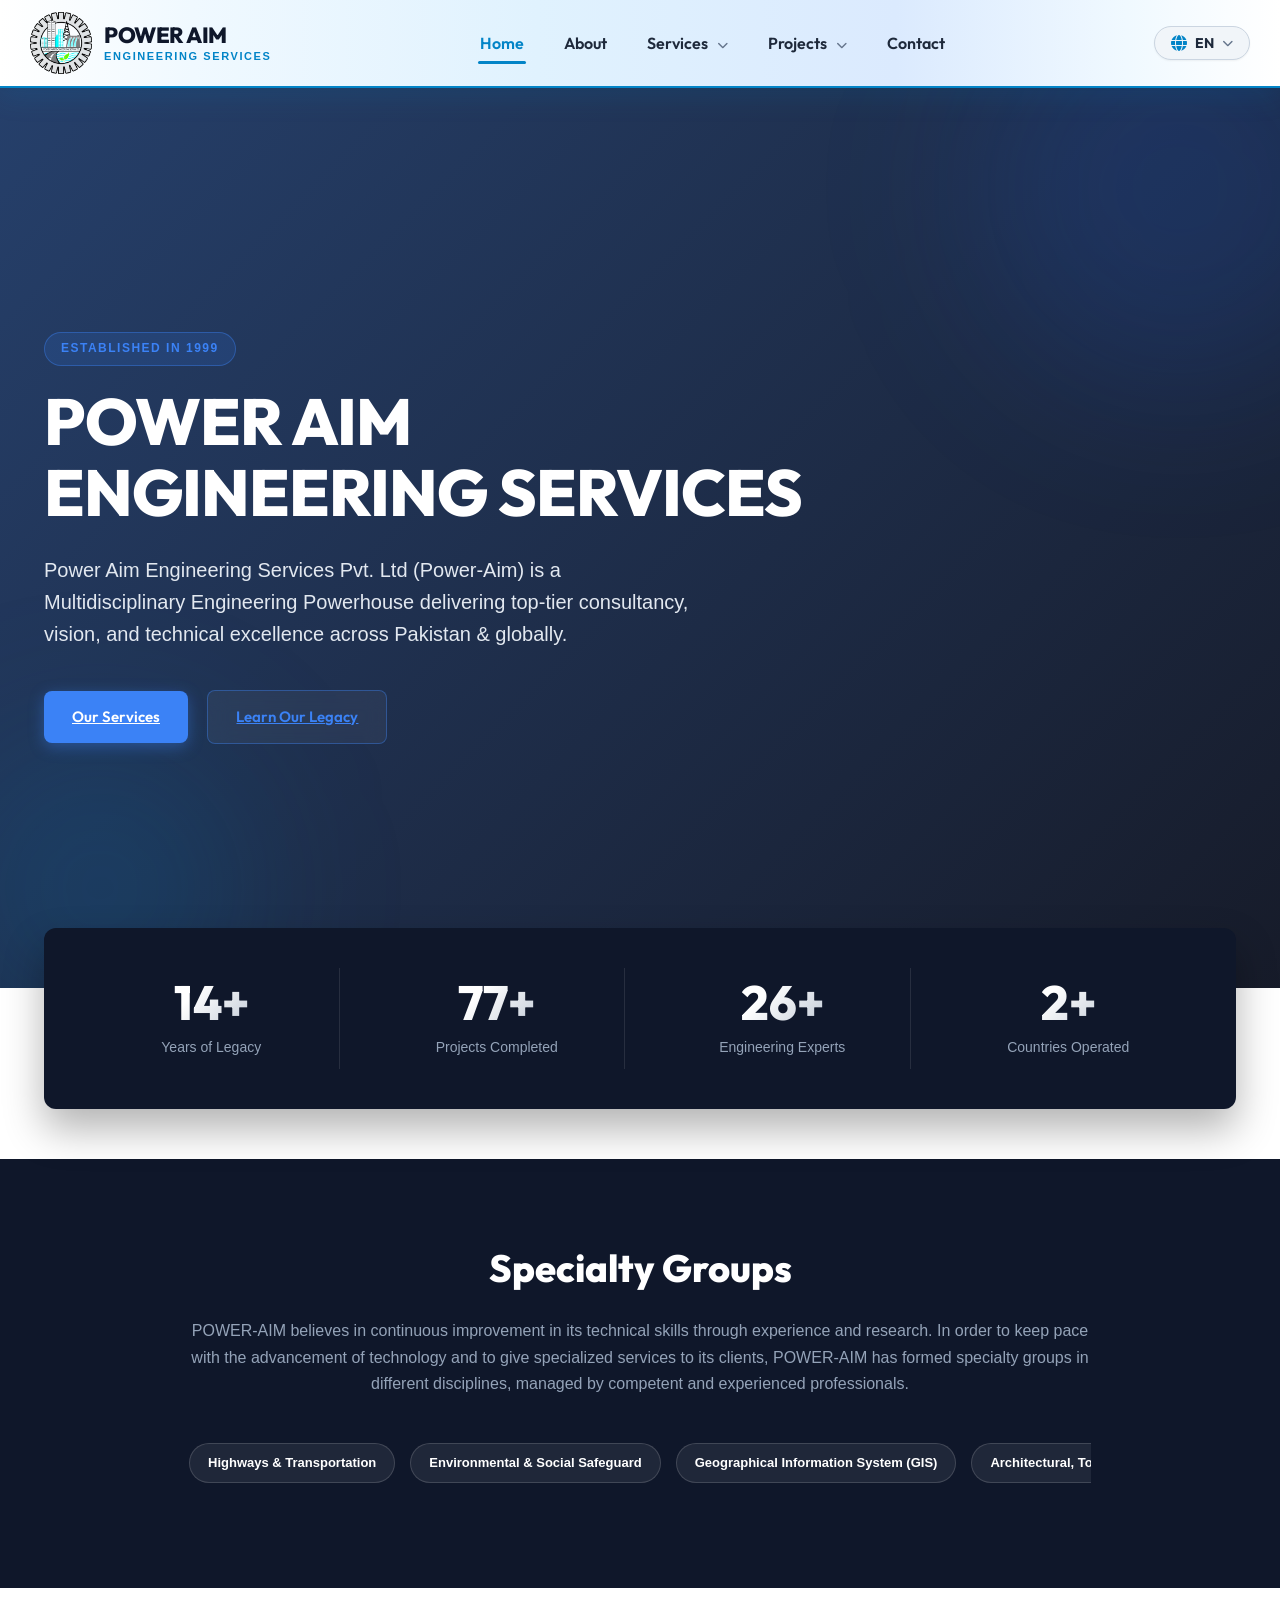
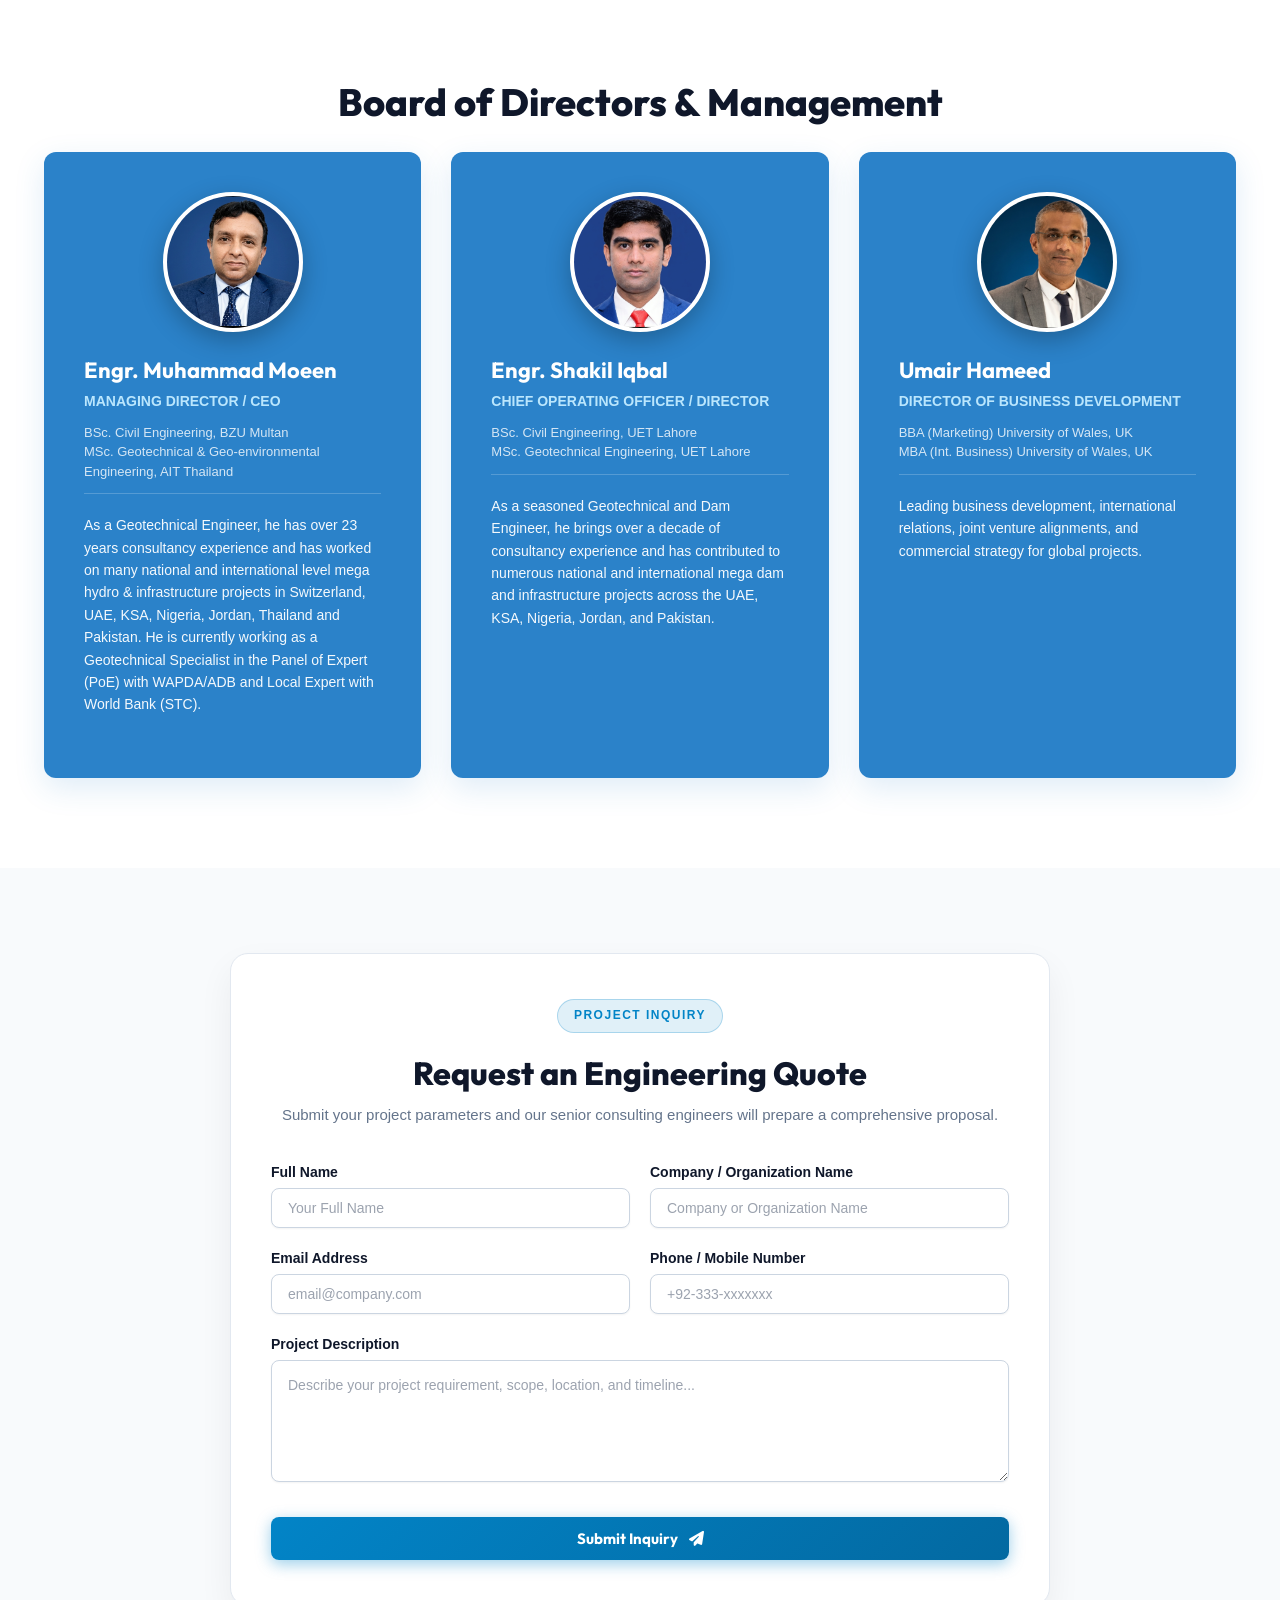
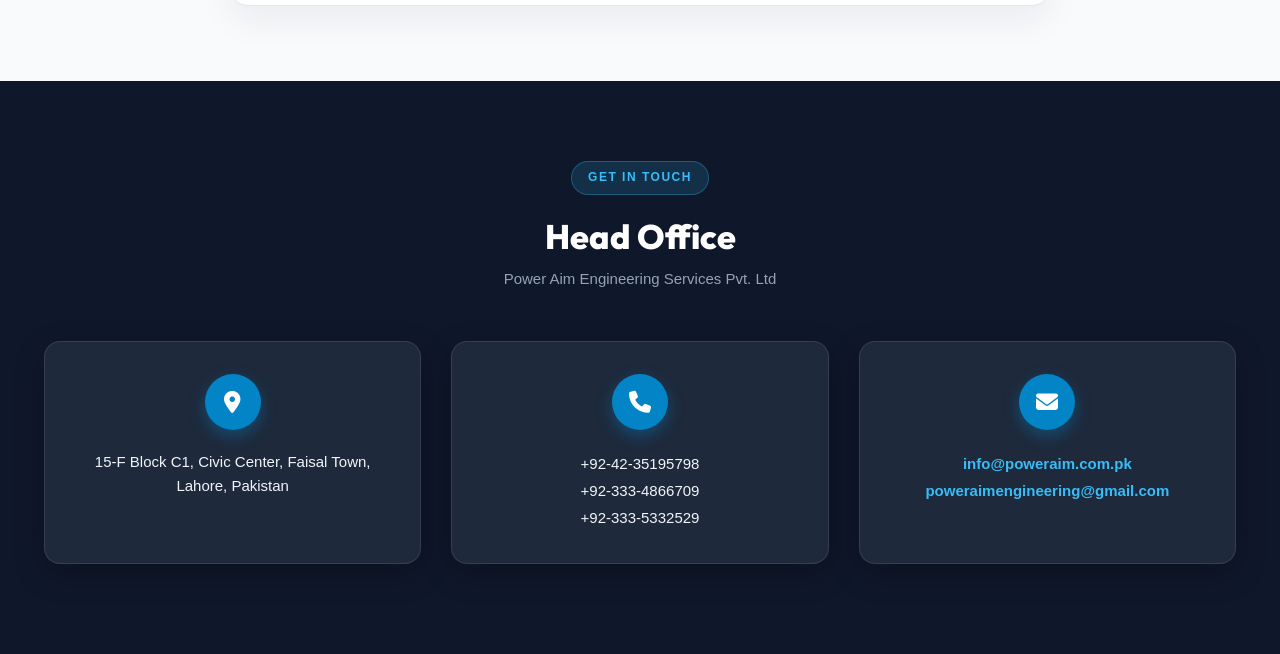
==== commit d8af0315: "Permanently hide Google Translate top banner bar and prevent layout shift while keeping 100% full in" ====
--- a/index.html
+++ b/index.html
@@ -116,6 +116,11 @@
 <link rel="icon" href="http://poweraims.local/wp-content/uploads/2026/07/cropped-FCON-192x192.jpeg"  />
 <link rel="apple-touch-icon" href="http://poweraims.local/wp-content/uploads/2026/07/cropped-FCON-180x180.jpeg" />
 <meta name="msapplication-TileImage" content="http://poweraims.local/wp-content/uploads/2026/07/cropped-FCON-270x270.jpeg" />
+<style>
+.goog-te-banner-frame.skiptranslate, .goog-te-banner-frame, iframe.goog-te-banner-frame, iframe.skiptranslate, #goog-gt-tt { display: none !important; visibility: hidden !important; opacity: 0 !important; height: 0 !important; }
+body { top: 0px !important; position: static !important; }
+.goog-text-highlight { background-color: transparent !important; border: none !important; box-shadow: none !important; }
+</style>
 </head>
 
 <body itemtype='https://schema.org/WebPage' itemscope='itemscope' class="home wp-singular page-template-default page page-id-5 wp-custom-logo wp-embed-responsive wp-theme-astra ast-desktop ast-page-builder-template ast-no-sidebar astra-4.13.8 ast-single-post ast-inherit-site-logo-transparent ast-hfb-header elementor-default elementor-kit-46">
--- a/wp-content/plugins/poweraim-core/assets/css/style.css
+++ b/wp-content/plugins/poweraim-core/assets/css/style.css
@@ -3471,3 +3471,51 @@
     text-transform: uppercase !important;
     margin-top: 2px !important;
 }
+
+
+/* ==========================================================================
+   PERMANENTLY HIDE GOOGLE TRANSLATE BANNER, TOOLTIPS, AND POPUPS
+   ========================================================================== */
+
+.goog-te-banner-frame.skiptranslate,
+.goog-te-banner-frame,
+iframe.goog-te-banner-frame,
+iframe.skiptranslate,
+.goog-te-balloon-frame,
+#goog-gt-tt,
+.goog-te-spinner-pos,
+#goog-gt-voting,
+.goog-te-banner-frame.skiptranslate,
+.goog-te-banner-frame {
+    display: none !important;
+    visibility: hidden !important;
+    opacity: 0 !important;
+    height: 0 !important;
+    width: 0 !important;
+    border: none !important;
+    z-index: -999999 !important;
+    pointer-events: none !important;
+}
+
+body {
+    top: 0px !important;
+    position: static !important;
+}
+
+html {
+    top: 0px !important;
+}
+
+.goog-tooltip, .goog-tooltip:hover {
+    display: none !important;
+}
+
+.goog-text-highlight {
+    background-color: transparent !important;
+    border: none !important;
+    box-shadow: none !important;
+}
+
+.goog-te-menu-value, .goog-te-gadget {
+    display: none !important;
+}
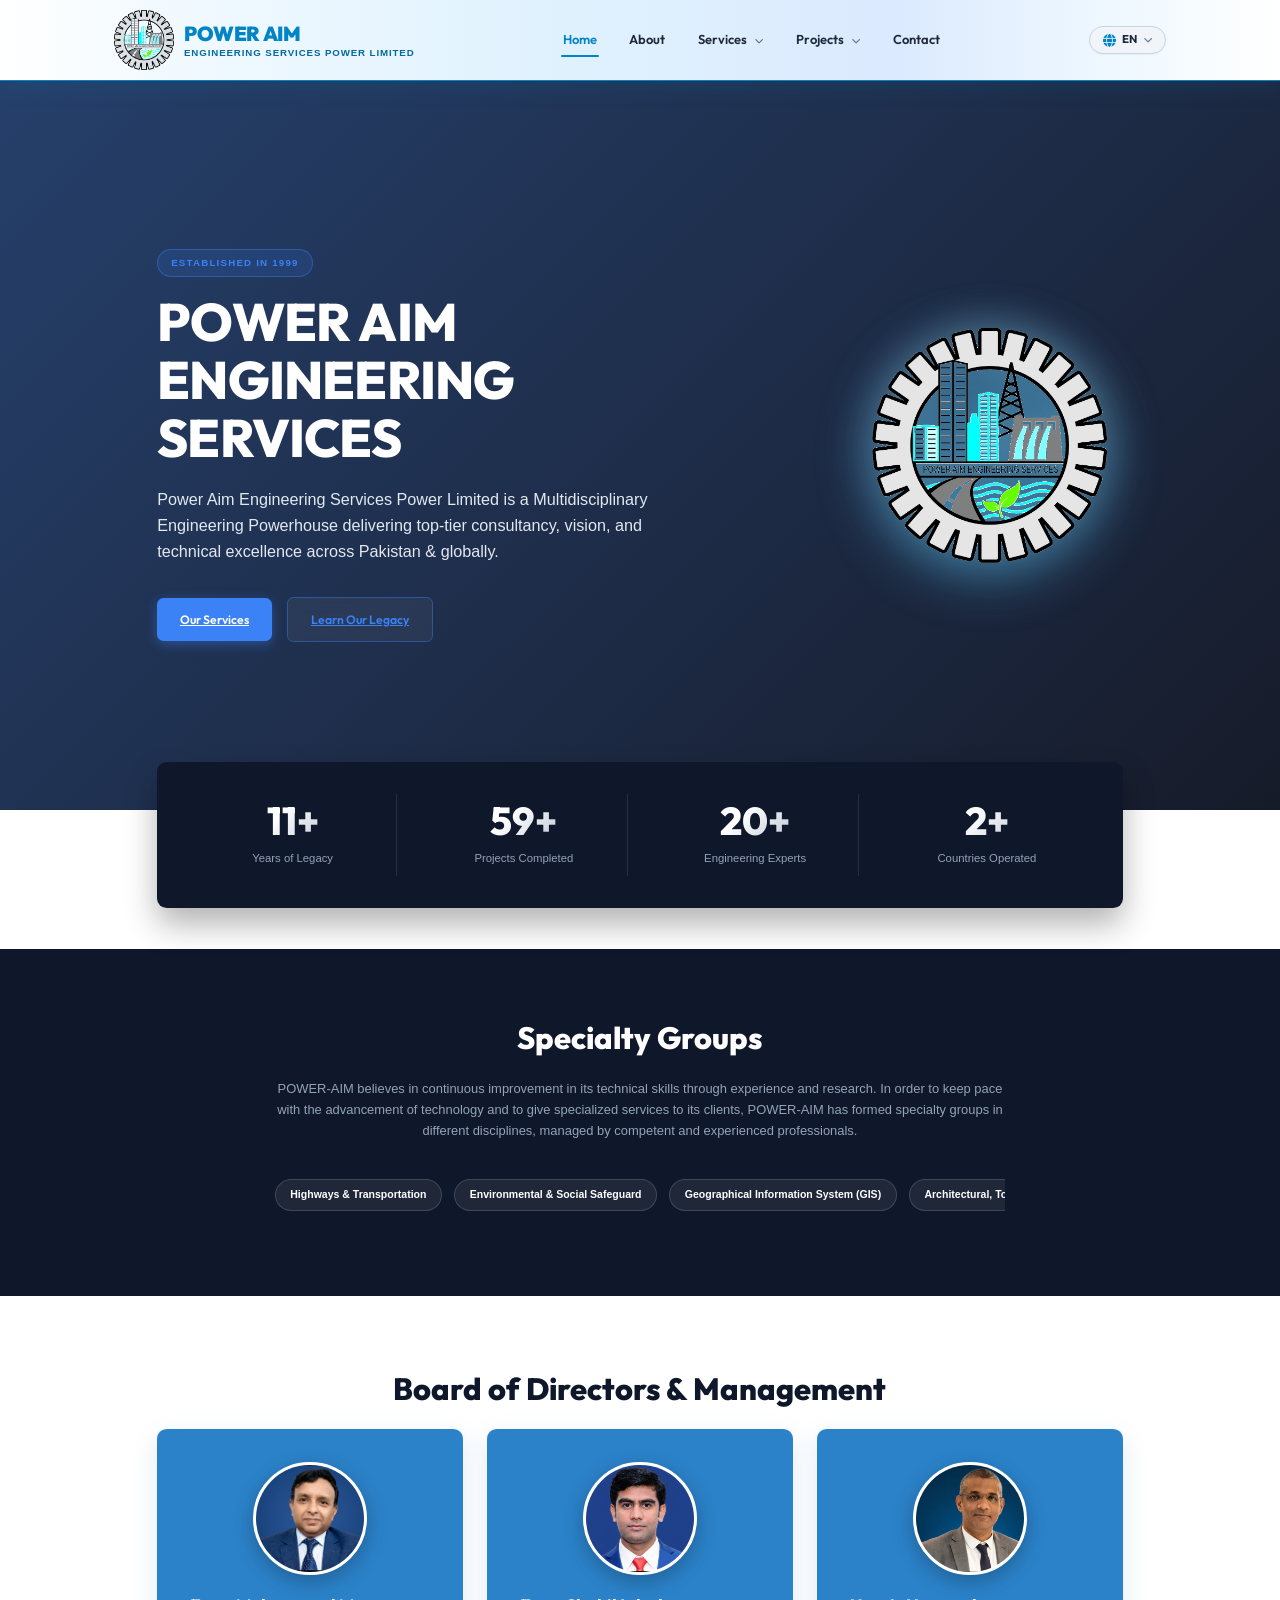
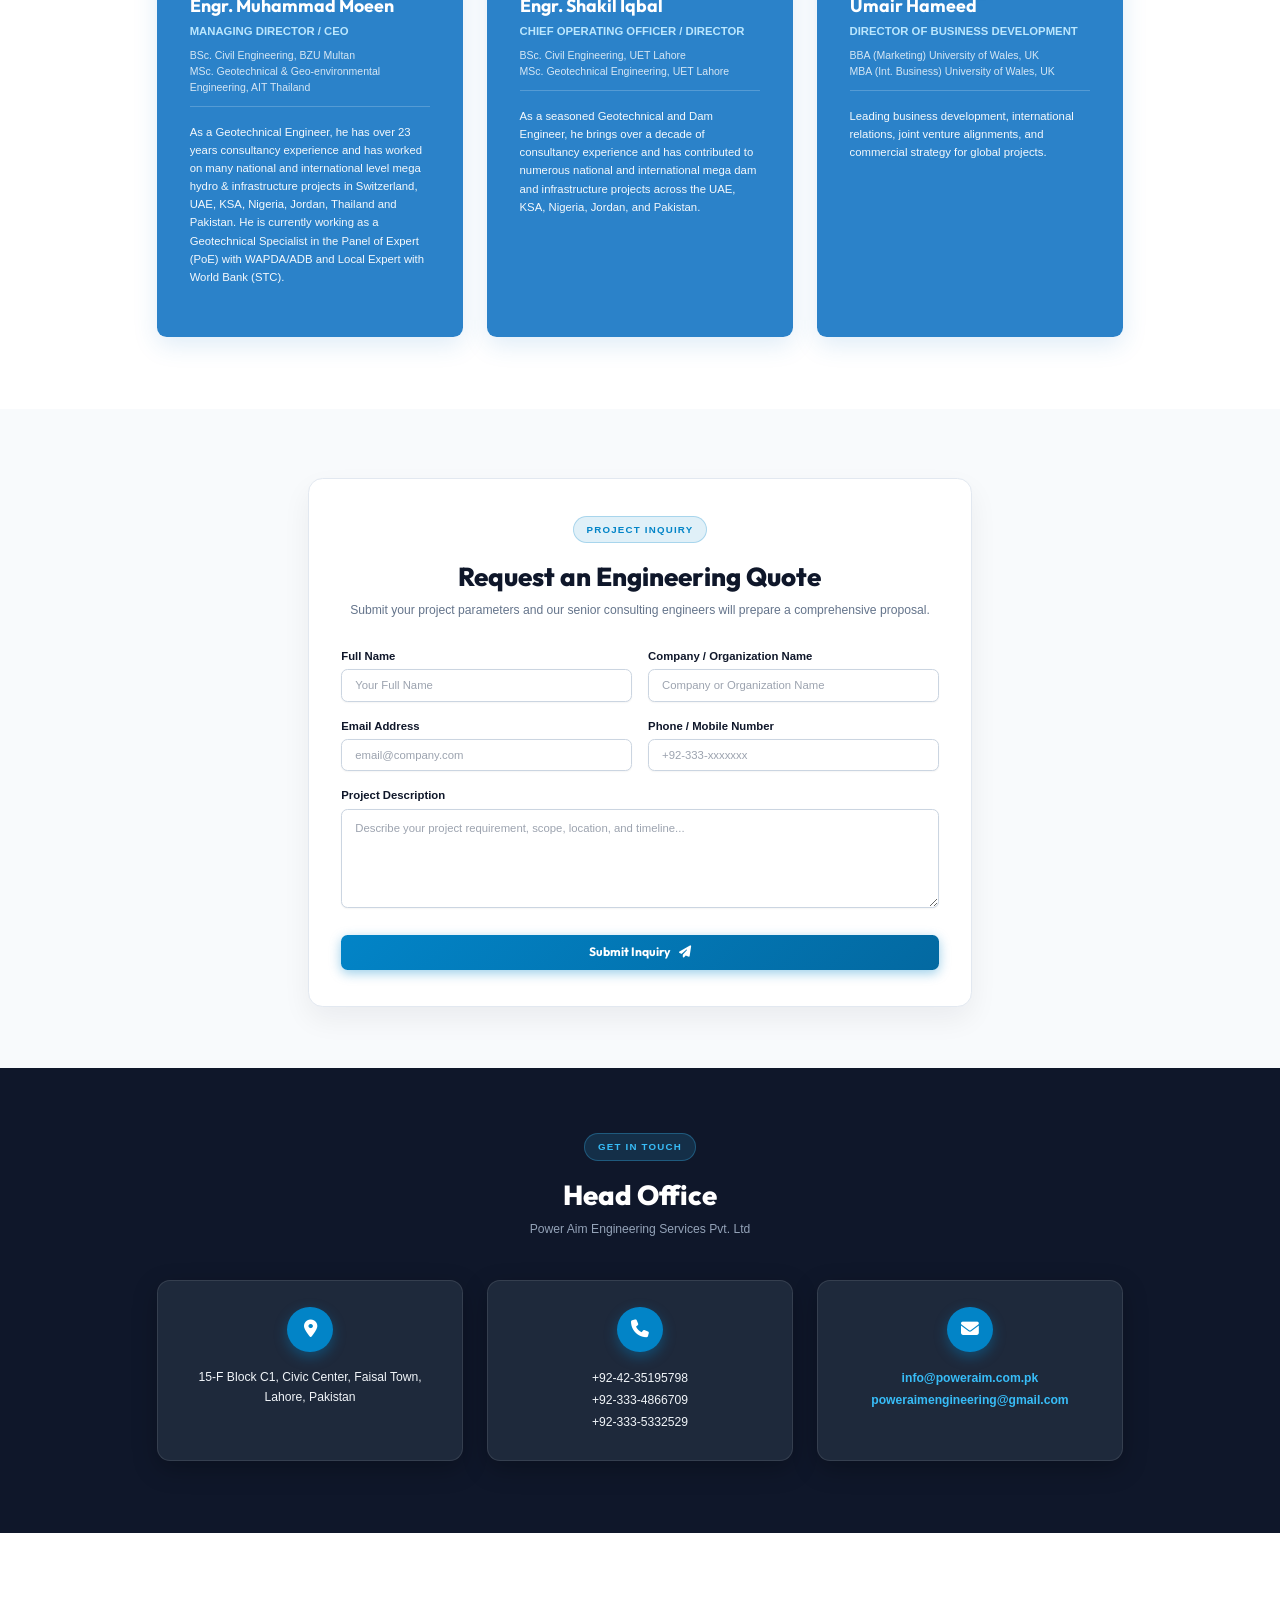
==== commit 3c7383df: "Apply 90% default zoom, enlarge navbar logo, change POWER AIM text to brand blue, update subtitle to" ====
--- a/index.html
+++ b/index.html
@@ -143,7 +143,7 @@
                 <img src="wp-content/plugins/poweraim-core/assets/images/poweraim_official_logo.png" alt="Power Aim Logo" class="poweraim-logo-img">
                 <div class="poweraim-logo-text">
                     <span class="poweraim-logo-title">POWER AIM</span>
-                    <span class="poweraim-logo-sub">Engineering Services</span>
+                    <span class="poweraim-logo-sub">Engineering Services Power Limited</span>
                 </div>
             </a>
         </div>
@@ -265,38 +265,26 @@
 	itemprop="text">
 
 	
-	    <!-- Hero Section -->
-
+	        <!-- Hero Section -->
     <section class="poweraim-hero">
-
         <div class="poweraim-hero-overlay"></div>
-
-        <div class="poweraim-container poweraim-hero-content">
-
-            <span class="poweraim-badge">ESTABLISHED IN 1999</span>
-
-            <h1>POWER AIM <br><span class="highlight">ENGINEERING SERVICES</span></h1>
-
-            <p class="subtitle">Power Aim Engineering Services Pvt. Ltd (Power-Aim) is a Multidisciplinary Engineering Powerhouse delivering top-tier consultancy, vision, and technical excellence across Pakistan & globally.</p>
-
-            <div class="hero-actions">
-
-                <a href="services/index.html" class="poweraim-btn btn-primary">Our Services</a>
-
-                <a href="about/index.html" class="poweraim-btn btn-secondary">Learn Our Legacy</a>
-
-            </div>
-
+        <div class="poweraim-container poweraim-hero-container">
+            <div class="poweraim-hero-content">
+                <span class="poweraim-badge">ESTABLISHED IN 1999</span>
+                <h1>POWER AIM <br><span class="highlight">ENGINEERING SERVICES</span></h1>
+                <p class="subtitle">Power Aim Engineering Services Power Limited is a Multidisciplinary Engineering Powerhouse delivering top-tier consultancy, vision, and technical excellence across Pakistan & globally.</p>
+                <div class="hero-actions">
+                    <a href="services/index.html" class="poweraim-btn btn-primary">Our Services</a>
+                    <a href="about/index.html" class="poweraim-btn btn-secondary">Learn Our Legacy</a>
+                </div>
+            </div>
+
+            <!-- Large Prominent Company Logo on Right -->
+            <div class="poweraim-hero-logo-right">
+                <div class="hero-logo-halo"></div>
+                <img src="wp-content/plugins/poweraim-core/assets/images/poweraim_official_logo.png" alt="Power Aim Official Logo" class="hero-big-logo">
+            </div>
         </div>
-
-        <div class="hero-shapes">
-
-            <div class="shape-1"></div>
-
-            <div class="shape-2"></div>
-
-        </div>
-
     </section>
 
 
--- a/wp-content/plugins/poweraim-core/assets/css/style.css
+++ b/wp-content/plugins/poweraim-core/assets/css/style.css
@@ -3519,3 +3519,827 @@
 .goog-te-menu-value, .goog-te-gadget {
     display: none !important;
 }
+
+
+/* ==========================================================================
+   MEGA-MENU HOVER BRIDGE & RELIABLE CLICK FIX
+   ========================================================================== */
+
+.nav-item-megamenu {
+    position: relative;
+}
+
+.poweraim-services-megamenu {
+    position: absolute;
+    top: 100%;
+    left: -160px;
+    width: 860px;
+    background: #ffffff;
+    border-radius: 16px;
+    box-shadow: 0 20px 50px rgba(15, 23, 42, 0.2), 0 4px 14px rgba(15, 23, 42, 0.08);
+    border: 1px solid #e2e8f0;
+    padding: 24px;
+    margin-top: 8px;
+    display: flex;
+    gap: 28px;
+    opacity: 0;
+    visibility: hidden;
+    transform: translateY(8px);
+    transition: opacity 0.2s ease, transform 0.2s ease, visibility 0.2s ease;
+    pointer-events: none;
+    z-index: 999999 !important;
+}
+
+/* Invisible hover bridge to prevent menu from closing when mouse moves down */
+.poweraim-services-megamenu::before {
+    content: '';
+    position: absolute;
+    top: -16px;
+    left: 0;
+    right: 0;
+    height: 16px;
+    background: transparent;
+}
+
+.nav-item-megamenu:hover .poweraim-services-megamenu,
+.poweraim-services-megamenu:hover {
+    opacity: 1 !important;
+    visibility: visible !important;
+    transform: translateY(0) !important;
+    pointer-events: auto !important;
+}
+
+.megamenu-links-grid li a {
+    cursor: pointer !important;
+    user-select: none;
+}
+
+/* ==========================================================================
+   SERVICES SECTOR GRID & FULL DETAIL SECTIONS
+   ========================================================================== */
+
+.services-main-page-wrapper {
+    padding: 50px 0 90px;
+    background: #f8fafc;
+}
+
+.services-top-intro {
+    text-align: center;
+    margin-bottom: 45px;
+}
+
+.services-top-intro h1 {
+    font-family: var(--font-heading, 'Outfit', sans-serif);
+    font-size: 38px;
+    font-weight: 800;
+    color: #0f172a;
+    margin-bottom: 12px;
+}
+
+.services-top-intro p {
+    font-size: 16px;
+    color: #64748b;
+    max-width: 750px;
+    margin: 0 auto;
+    line-height: 1.6;
+}
+
+/* Individual Full Service Showcase Block */
+.service-full-block {
+    background: #ffffff;
+    border: 1px solid #e2e8f0;
+    border-radius: 20px;
+    box-shadow: 0 10px 30px rgba(15, 23, 42, 0.05);
+    overflow: hidden;
+    margin-bottom: 60px;
+    display: grid;
+    grid-template-columns: 1.05fr 0.95fr;
+    gap: 0;
+    scroll-margin-top: 100px;
+    transition: box-shadow 0.3s ease, border-color 0.3s ease;
+}
+
+.service-full-block:hover {
+    box-shadow: 0 16px 45px rgba(2, 132, 199, 0.12);
+    border-color: #38bdf8;
+}
+
+.service-block-left {
+    padding: 45px 40px;
+    display: flex;
+    flex-direction: column;
+    justify-content: center;
+}
+
+.service-block-tag {
+    display: inline-flex;
+    align-items: center;
+    gap: 8px;
+    background: rgba(2, 132, 199, 0.1);
+    color: #0284c7;
+    padding: 6px 14px;
+    border-radius: 50px;
+    font-size: 12px;
+    font-weight: 700;
+    letter-spacing: 1px;
+    text-transform: uppercase;
+    margin-bottom: 14px;
+    align-self: flex-start;
+}
+
+.service-block-title {
+    font-family: var(--font-heading, 'Outfit', sans-serif);
+    font-size: 26px;
+    font-weight: 800;
+    color: #0f172a;
+    line-height: 1.35;
+    margin-bottom: 16px;
+}
+
+.service-block-desc {
+    font-size: 15px;
+    line-height: 1.7;
+    color: #475569;
+    margin-bottom: 22px;
+}
+
+.service-block-deliverables {
+    margin: 0 0 26px 0;
+    padding: 0;
+    list-style: none;
+}
+
+.service-block-deliverables li {
+    display: flex;
+    align-items: flex-start;
+    gap: 12px;
+    font-size: 14px;
+    line-height: 1.5;
+    color: #334155;
+    margin-bottom: 10px;
+    list-style: none;
+}
+
+.service-block-deliverables li i {
+    color: #0284c7;
+    font-size: 14px;
+    margin-top: 3px;
+    flex-shrink: 0;
+}
+
+.service-block-right {
+    background: #f8fafc;
+    border-left: 1px solid #f1f5f9;
+    padding: 24px;
+    display: flex;
+    align-items: center;
+    justify-content: center;
+    overflow: hidden;
+}
+
+.service-block-right img {
+    width: 100%;
+    height: 100%;
+    max-height: 480px;
+    object-fit: contain;
+    object-position: center;
+    display: block;
+    border-radius: 10px;
+    transition: transform 0.4s ease;
+}
+
+.service-full-block:hover .service-block-right img {
+    transform: scale(1.02);
+}
+
+@media (max-width: 991px) {
+    .service-full-block {
+        grid-template-columns: 1fr;
+    }
+    .service-block-right {
+        border-left: none;
+        border-top: 1px solid #f1f5f9;
+        min-height: 340px;
+    }
+}
+
+
+/* ==========================================================================
+   DYNAMIC SERVICE DETAIL VIEWER (OPENS ON CARD CLICK)
+   ========================================================================== */
+
+.service-detail-viewer {
+    display: none;
+    margin-top: 40px;
+    margin-bottom: 70px;
+    background: #ffffff;
+    border: 2px solid #0284c7;
+    border-radius: 20px;
+    box-shadow: 0 20px 60px rgba(2, 132, 199, 0.18), 0 4px 20px rgba(15, 23, 42, 0.08);
+    overflow: hidden;
+    position: relative;
+    animation: drawerSlideDown 0.35s cubic-bezier(0.4, 0, 0.2, 1);
+    scroll-margin-top: 110px;
+}
+
+@keyframes drawerSlideDown {
+    from {
+        opacity: 0;
+        transform: translateY(-16px);
+    }
+    to {
+        opacity: 1;
+        transform: translateY(0);
+    }
+}
+
+.service-viewer-close-btn {
+    position: absolute;
+    top: 18px;
+    right: 22px;
+    background: #f1f5f9;
+    color: #475569;
+    border: 1px solid #cbd5e1;
+    border-radius: 50px;
+    padding: 7px 16px;
+    font-size: 13px;
+    font-weight: 700;
+    cursor: pointer;
+    display: flex;
+    align-items: center;
+    gap: 8px;
+    transition: all 0.2s ease;
+    z-index: 10;
+}
+
+.service-viewer-close-btn:hover {
+    background: #e2e8f0;
+    color: #0f172a;
+    transform: scale(1.03);
+}
+
+.service-viewer-body {
+    display: grid;
+    grid-template-columns: 1.05fr 0.95fr;
+    gap: 0;
+}
+
+@media (max-width: 991px) {
+    .service-viewer-body {
+        grid-template-columns: 1fr;
+    }
+}
+
+
+/* ==========================================================================
+   INTERACTIVE PROJECT BOXES & ON-DEMAND DETAIL VIEWER
+   ========================================================================== */
+
+.category-projects-grid {
+    display: grid !important;
+    grid-template-columns: repeat(3, 1fr) !important;
+    gap: 24px !important;
+    margin-bottom: 25px !important;
+}
+
+@media (max-width: 1100px) {
+    .category-projects-grid {
+        grid-template-columns: repeat(2, 1fr) !important;
+    }
+}
+
+@media (max-width: 650px) {
+    .category-projects-grid {
+        grid-template-columns: 1fr !important;
+    }
+}
+
+.project-interactive-box {
+    background: #ffffff !important;
+    border: 2px solid #e2e8f0 !important;
+    border-radius: 16px !important;
+    overflow: hidden !important;
+    cursor: pointer !important;
+    box-shadow: 0 8px 24px rgba(15, 23, 42, 0.06) !important;
+    transition: all 0.3s cubic-bezier(0.4, 0, 0.2, 1) !important;
+    display: flex !important;
+    flex-direction: column !important;
+    position: relative !important;
+}
+
+.project-interactive-box:hover {
+    transform: translateY(-5px) !important;
+    border-color: #38bdf8 !important;
+    box-shadow: 0 16px 36px rgba(2, 132, 199, 0.2) !important;
+}
+
+.project-interactive-box.active {
+    border-color: #0284c7 !important;
+    box-shadow: 0 16px 40px rgba(2, 132, 199, 0.28) !important;
+    transform: translateY(-3px) !important;
+}
+
+.project-box-img-wrap {
+    height: 200px !important;
+    width: 100% !important;
+    position: relative !important;
+    overflow: hidden !important;
+    background: #0f172a !important;
+}
+
+.project-box-img-wrap img {
+    width: 100% !important;
+    height: 100% !important;
+    object-fit: cover !important;
+    object-position: center !important;
+    transition: transform 0.5s ease !important;
+    display: block !important;
+}
+
+.project-interactive-box:hover .project-box-img-wrap img {
+    transform: scale(1.08) !important;
+}
+
+.project-box-body {
+    padding: 18px 20px 20px !important;
+    display: flex !important;
+    flex-direction: column !important;
+    flex-grow: 1 !important;
+    justify-content: space-between !important;
+}
+
+.project-box-title {
+    font-family: var(--font-heading, 'Outfit', sans-serif) !important;
+    font-size: 16px !important;
+    font-weight: 700 !important;
+    color: #0f172a !important;
+    line-height: 1.35 !important;
+    margin: 0 0 8px 0 !important;
+}
+
+.project-box-client {
+    font-size: 13px !important;
+    color: #64748b !important;
+    margin: 0 0 14px 0 !important;
+    line-height: 1.4 !important;
+}
+
+.project-box-action {
+    display: flex !important;
+    align-items: center !important;
+    justify-content: space-between !important;
+    font-size: 13px !important;
+    font-weight: 700 !important;
+    color: #0284c7 !important;
+    padding-top: 12px !important;
+    border-top: 1px solid #f1f5f9 !important;
+}
+
+.project-box-action i {
+    transition: transform 0.2s ease !important;
+}
+
+.project-interactive-box:hover .project-box-action i {
+    transform: translateX(4px) !important;
+}
+
+/* On-Demand Project Detail Drawer */
+.project-detail-drawer {
+    display: none;
+    margin-top: 25px;
+    margin-bottom: 50px;
+    background: #ffffff;
+    border: 2px solid #0284c7;
+    border-radius: 20px;
+    box-shadow: 0 20px 60px rgba(2, 132, 199, 0.18), 0 4px 20px rgba(15, 23, 42, 0.08);
+    overflow: hidden;
+    position: relative;
+    animation: drawerSlideDown 0.35s cubic-bezier(0.4, 0, 0.2, 1);
+    scroll-margin-top: 110px;
+}
+
+.project-drawer-body {
+    display: grid;
+    grid-template-columns: 1.1fr 0.9fr;
+    gap: 0;
+}
+
+@media (max-width: 991px) {
+    .project-drawer-body {
+        grid-template-columns: 1fr;
+    }
+}
+
+.project-drawer-left {
+    padding: 40px 36px;
+    display: flex;
+    flex-direction: column;
+    justify-content: center;
+}
+
+.project-drawer-tag {
+    display: inline-flex;
+    align-items: center;
+    gap: 8px;
+    background: rgba(2, 132, 199, 0.1);
+    color: #0284c7;
+    padding: 6px 14px;
+    border-radius: 50px;
+    font-size: 12px;
+    font-weight: 700;
+    letter-spacing: 0.8px;
+    text-transform: uppercase;
+    margin-bottom: 12px;
+    align-self: flex-start;
+}
+
+.project-drawer-title {
+    font-family: var(--font-heading, 'Outfit', sans-serif);
+    font-size: 24px;
+    font-weight: 800;
+    color: #0f172a;
+    line-height: 1.35;
+    margin: 0 0 14px 0;
+}
+
+.project-drawer-meta-grid {
+    display: grid;
+    grid-template-columns: repeat(2, 1fr);
+    gap: 12px;
+    background: #f8fafc;
+    border: 1px solid #e2e8f0;
+    border-radius: 10px;
+    padding: 14px 16px;
+    margin-bottom: 20px;
+}
+
+.meta-item-label {
+    font-size: 11px;
+    font-weight: 700;
+    color: #94a3b8;
+    text-transform: uppercase;
+    display: block;
+    margin-bottom: 2px;
+}
+
+.meta-item-val {
+    font-size: 13.5px;
+    font-weight: 700;
+    color: #1e293b;
+    margin: 0;
+}
+
+.project-drawer-scope {
+    font-size: 14.5px;
+    line-height: 1.7;
+    color: #475569;
+    margin-bottom: 20px;
+}
+
+.project-drawer-highlights {
+    list-style: none;
+    padding: 0;
+    margin: 0 0 24px 0;
+}
+
+.project-drawer-highlights li {
+    display: flex;
+    align-items: flex-start;
+    gap: 10px;
+    font-size: 13.5px;
+    color: #334155;
+    margin-bottom: 8px;
+    line-height: 1.45;
+}
+
+.project-drawer-highlights li i {
+    color: #0284c7;
+    font-size: 14px;
+    margin-top: 2px;
+}
+
+.project-drawer-right {
+    background: #f8fafc;
+    border-left: 1px solid #f1f5f9;
+    padding: 24px;
+    display: flex;
+    flex-direction: column;
+    align-items: center;
+    justify-content: center;
+    position: relative;
+}
+
+.project-drawer-right img {
+    width: 100%;
+    height: 100%;
+    max-height: 440px;
+    object-fit: contain;
+    border-radius: 10px;
+    display: block;
+    box-shadow: 0 4px 20px rgba(0,0,0,0.06);
+}
+
+.btn-category-toggle {
+    display: none !important;
+}
+
+
+/* ==========================================================================
+   BLUE BUTTON STYLES FOR PROJECTS & SERVICES
+   ========================================================================== */
+
+.btn-standalone-blue,
+a.btn-standalone-blue {
+    background: #0284c7 !important;
+    color: #ffffff !important;
+    border: 1px solid #0284c7 !important;
+    padding: 10px 20px !important;
+    font-size: 13.5px !important;
+    font-weight: 700 !important;
+    border-radius: 8px !important;
+    display: inline-flex !important;
+    align-items: center !important;
+    gap: 8px !important;
+    text-decoration: none !important;
+    transition: all 0.25s ease !important;
+    box-shadow: 0 4px 14px rgba(2, 132, 199, 0.25) !important;
+}
+
+.btn-standalone-blue:hover,
+a.btn-standalone-blue:hover {
+    background: #0369a1 !important;
+    border-color: #0369a1 !important;
+    color: #ffffff !important;
+    transform: translateY(-2px) !important;
+    box-shadow: 0 8px 20px rgba(2, 132, 199, 0.35) !important;
+}
+
+.btn-standalone-outline-blue,
+a.btn-standalone-outline-blue {
+    background: #e0f2fe !important;
+    color: #0369a1 !important;
+    border: 1.5px solid #0284c7 !important;
+    padding: 10px 20px !important;
+    font-size: 13.5px !important;
+    font-weight: 700 !important;
+    border-radius: 8px !important;
+    display: inline-flex !important;
+    align-items: center !important;
+    gap: 8px !important;
+    text-decoration: none !important;
+    transition: all 0.25s ease !important;
+}
+
+.btn-standalone-outline-blue:hover,
+a.btn-standalone-outline-blue:hover {
+    background: #0284c7 !important;
+    color: #ffffff !important;
+    transform: translateY(-2px) !important;
+}
+
+
+/* ==========================================================================
+   FORCE SOLID BLUE BACKGROUND ON ALL STANDALONE PAGE BUTTONS
+   ========================================================================== */
+
+.btn-standalone-blue,
+a.btn-standalone-blue,
+a.btn-standalone,
+.project-scroll-card a[href*="detail.html"],
+.project-drawer-left a[href*="detail.html"],
+.service-viewer-body a[href*="contact"],
+.service-block-left a[href*="contact"] {
+    background: #0284c7 !important;
+    background-color: #0284c7 !important;
+    color: #ffffff !important;
+    border: 1px solid #0284c7 !important;
+    box-shadow: 0 4px 14px rgba(2, 132, 199, 0.28) !important;
+    text-decoration: none !important;
+    font-weight: 700 !important;
+}
+
+.btn-standalone-blue:hover,
+a.btn-standalone-blue:hover,
+a.btn-standalone:hover,
+.project-scroll-card a[href*="detail.html"]:hover,
+.project-drawer-left a[href*="detail.html"]:hover {
+    background: #0369a1 !important;
+    background-color: #0369a1 !important;
+    border-color: #0369a1 !important;
+    color: #ffffff !important;
+    transform: translateY(-2px) !important;
+    box-shadow: 0 8px 22px rgba(2, 132, 199, 0.38) !important;
+}
+
+.btn-standalone-blue i,
+a.btn-standalone-blue i,
+a.btn-standalone i {
+    color: #ffffff !important;
+}
+
+
+/* ==========================================================================
+   DEFAULT 90% ZOOM & ENLARGED BLUE LOGO & HERO LARGE BADGE
+   ========================================================================== */
+
+html, body {
+    zoom: 90% !important;
+}
+
+.poweraim-logo-img {
+    height: 76px !important;
+    max-height: 76px !important;
+    width: auto !important;
+    object-fit: contain !important;
+    display: block !important;
+    background: transparent !important;
+    mix-blend-mode: multiply !important;
+    transition: transform 0.25s ease !important;
+}
+
+.poweraim-logo-img:hover {
+    transform: scale(1.05);
+}
+
+.poweraim-logo-title {
+    font-family: var(--font-heading, 'Outfit', sans-serif) !important;
+    font-weight: 800 !important;
+    font-size: 25px !important;
+    color: #0284c7 !important; /* Brand Blue */
+    letter-spacing: -0.5px !important;
+}
+
+.poweraim-logo-sub {
+    font-size: 11.5px !important;
+    font-weight: 800 !important;
+    color: #0369a1 !important;
+    letter-spacing: 1.2px !important;
+    text-transform: uppercase !important;
+    margin-top: 2px !important;
+}
+
+/* Hero 2-Column Layout with Large Logo */
+.poweraim-hero-container {
+    display: grid !important;
+    grid-template-columns: 1.15fr 0.85fr !important;
+    align-items: center !important;
+    gap: 40px !important;
+    position: relative !important;
+    z-index: 2 !important;
+}
+
+.poweraim-hero-logo-wrap {
+    display: flex !important;
+    justify-content: center !important;
+    align-items: center !important;
+}
+
+.hero-logo-badge {
+    width: 320px !important;
+    height: 320px !important;
+    background: rgba(255, 255, 255, 0.96) !important;
+    border-radius: 50% !important;
+    padding: 30px !important;
+    display: flex !important;
+    align-items: center !important;
+    justify-content: center !important;
+    box-shadow: 0 20px 60px rgba(0, 0, 0, 0.45), 0 0 50px rgba(56, 189, 248, 0.4) !important;
+    border: 6px solid rgba(255, 255, 255, 0.85) !important;
+    animation: floatLogoBadge 4s ease-in-out infinite !important;
+}
+
+.hero-large-logo {
+    width: 100% !important;
+    height: 100% !important;
+    object-fit: contain !important;
+    display: block !important;
+    mix-blend-mode: multiply !important;
+}
+
+@keyframes floatLogoBadge {
+    0%, 100% {
+        transform: translateY(0);
+    }
+    50% {
+        transform: translateY(-10px);
+    }
+}
+
+@media (max-width: 991px) {
+    .poweraim-hero-container {
+        grid-template-columns: 1fr !important;
+        text-align: center !important;
+    }
+    .hero-logo-badge {
+        width: 220px !important;
+        height: 220px !important;
+        padding: 20px !important;
+        margin-top: 25px !important;
+    }
+}
+
+
+/* ==========================================================================
+   DEFAULT 90% SCALING & ENHANCED LOGO / HERO STYLING
+   ========================================================================== */
+
+html {
+    zoom: 90% !important;
+}
+
+.poweraim-logo-img {
+    height: 75px !important;
+    max-height: 75px !important;
+    width: auto !important;
+    object-fit: contain !important;
+    display: block !important;
+    background: transparent !important;
+    mix-blend-mode: multiply !important;
+    transition: transform 0.25s ease !important;
+}
+
+.poweraim-logo-title {
+    font-family: var(--font-heading, 'Outfit', sans-serif) !important;
+    font-weight: 900 !important;
+    font-size: 25px !important;
+    color: #0284c7 !important;
+    letter-spacing: -0.5px !important;
+}
+
+.poweraim-logo-sub {
+    font-size: 12px !important;
+    font-weight: 800 !important;
+    color: #0369a1 !important;
+    letter-spacing: 1.1px !important;
+    text-transform: uppercase !important;
+    margin-top: 2px !important;
+}
+
+/* Hero Section Split Layout with Large Logo on Right */
+.poweraim-hero-container {
+    display: flex !important;
+    align-items: center !important;
+    justify-content: space-between !important;
+    gap: 50px !important;
+    position: relative !important;
+    z-index: 2 !important;
+}
+
+.poweraim-hero-content {
+    flex: 1 !important;
+    max-width: 680px !important;
+}
+
+.poweraim-hero-logo-right {
+    flex-shrink: 0 !important;
+    display: flex !important;
+    align-items: center !important;
+    justify-content: center !important;
+    position: relative !important;
+    padding: 20px !important;
+}
+
+.hero-big-logo {
+    width: 290px !important;
+    height: 290px !important;
+    max-width: 100% !important;
+    object-fit: contain !important;
+    filter: drop-shadow(0 15px 35px rgba(2, 132, 199, 0.45)) drop-shadow(0 0 25px rgba(255, 255, 255, 0.35)) !important;
+    animation: floatHeroLogo 4s ease-in-out infinite alternate !important;
+}
+
+.hero-logo-halo {
+    position: absolute !important;
+    width: 330px !important;
+    height: 330px !important;
+    border-radius: 50% !important;
+    background: radial-gradient(circle, rgba(56, 189, 248, 0.3) 0%, rgba(2, 132, 199, 0.12) 50%, transparent 70%) !important;
+    z-index: -1 !important;
+    filter: blur(25px) !important;
+}
+
+@keyframes floatHeroLogo {
+    0% {
+        transform: translateY(0) scale(1);
+    }
+    100% {
+        transform: translateY(-10px) scale(1.02);
+    }
+}
+
+@media (max-width: 991px) {
+    .poweraim-hero-container {
+        flex-direction: column-reverse !important;
+        text-align: center !important;
+    }
+    .poweraim-hero-content {
+        max-width: 100% !important;
+    }
+    .hero-big-logo {
+        width: 210px !important;
+        height: 210px !important;
+    }
+    .hero-actions {
+        justify-content: center !important;
+    }
+}
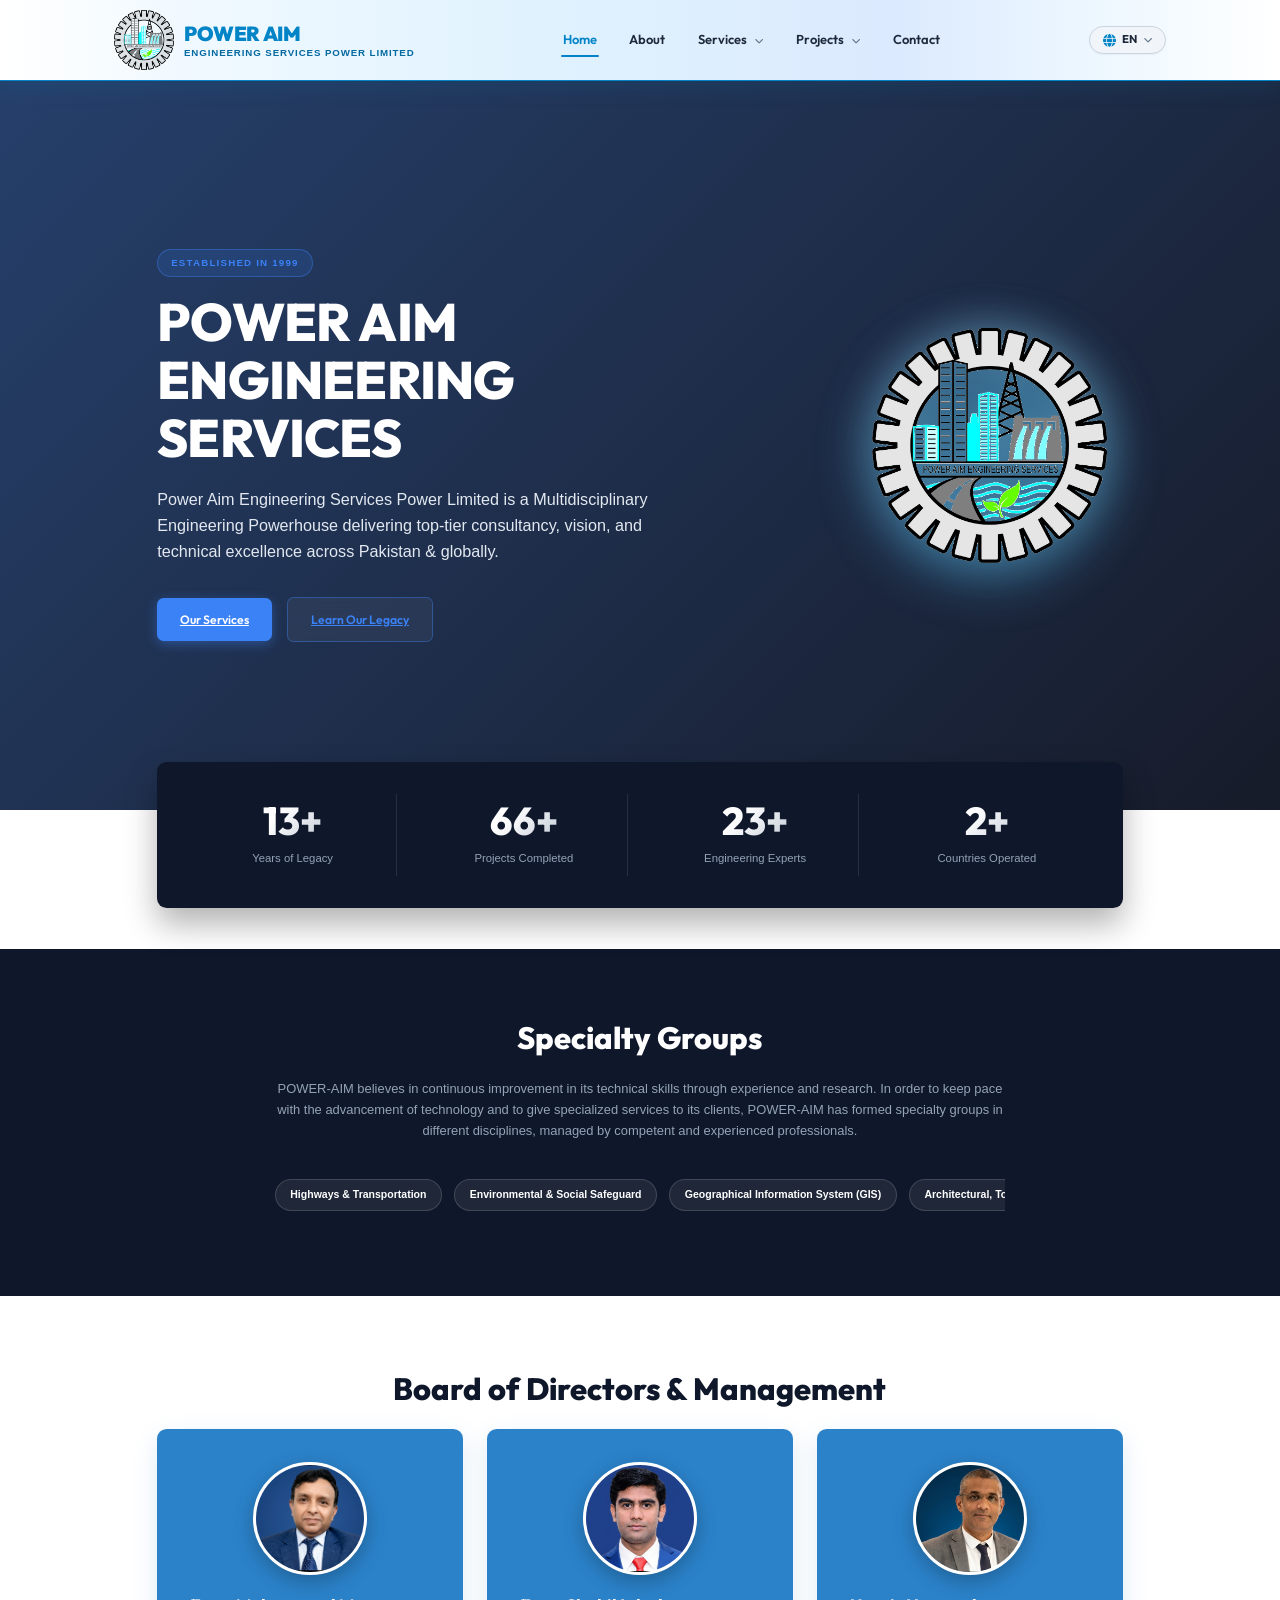
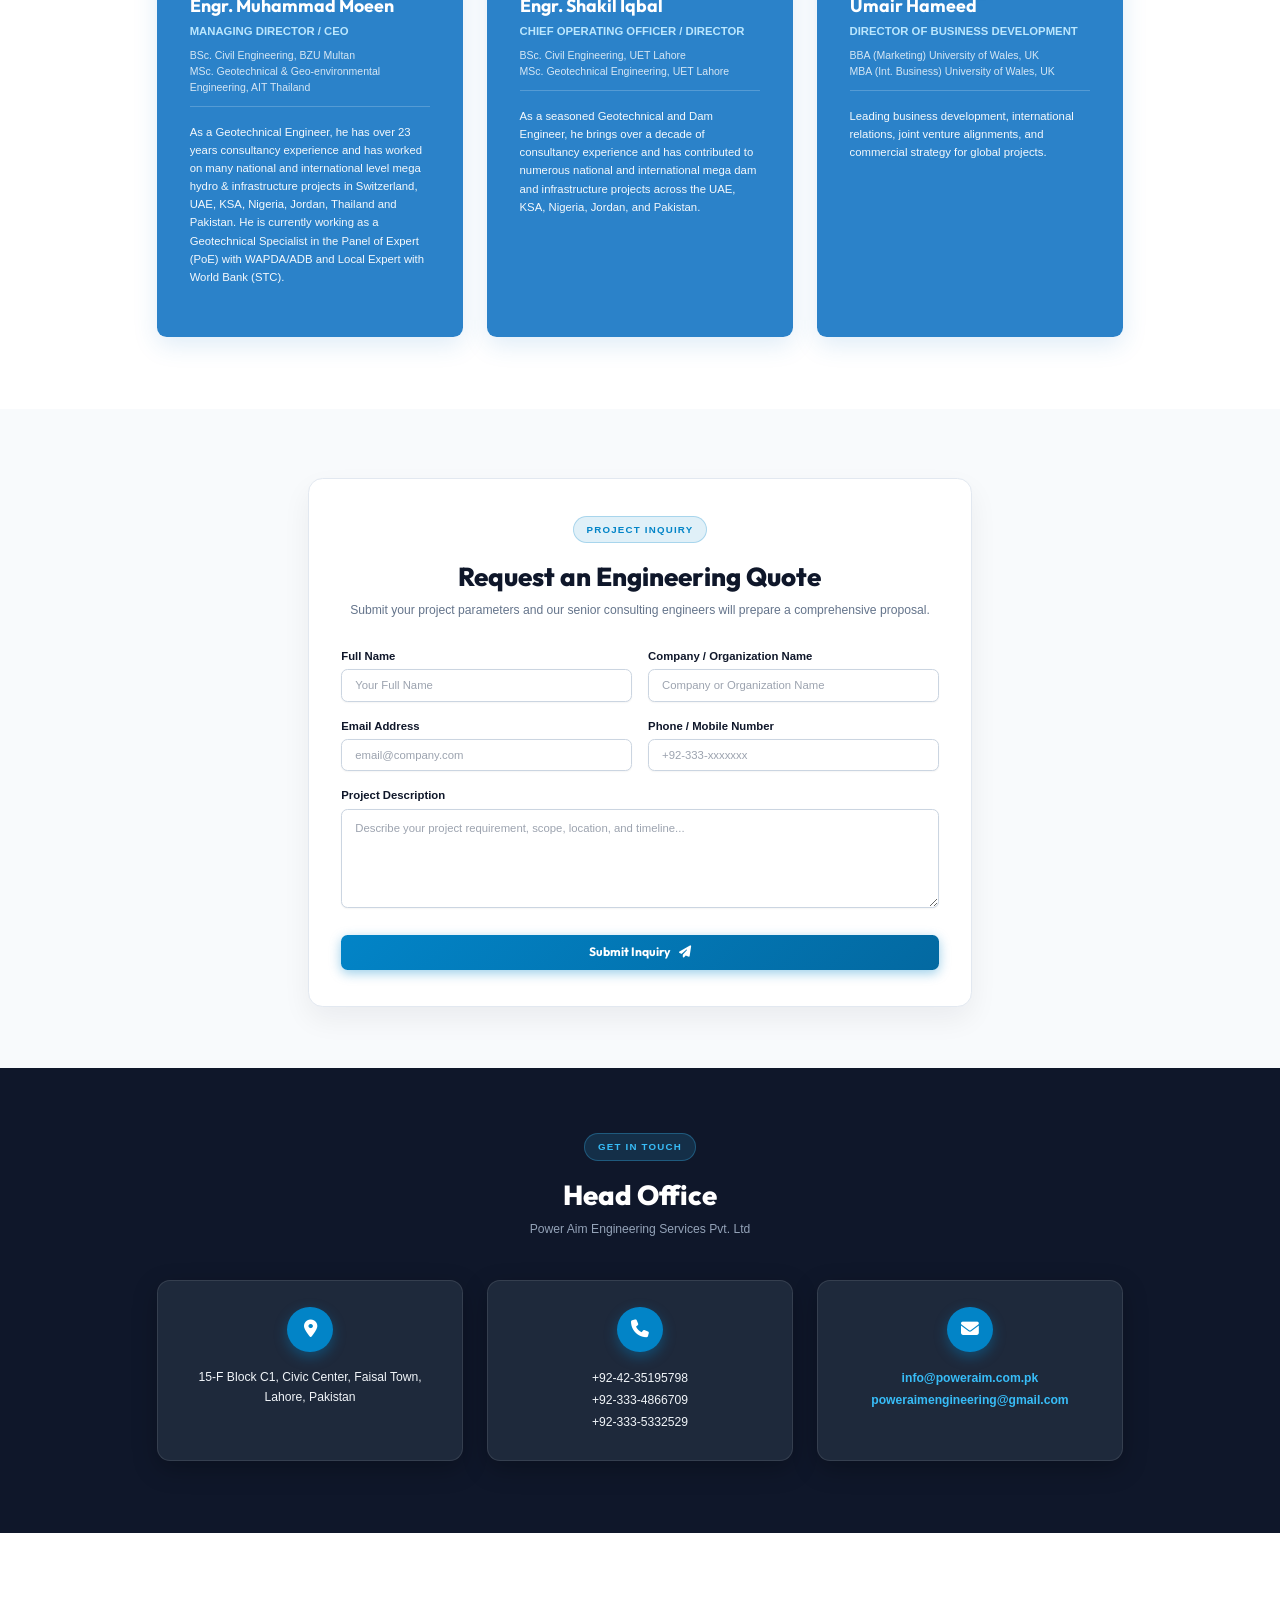
==== commit 55795aac: "Rename Sub-Consultant to Other Services across all pages and implement 2-column executive portfolio " ====
--- a/index.html
+++ b/index.html
@@ -193,7 +193,7 @@
                         <li><a href="projects/index.html#cat-roads"><i class="fa-solid fa-road"></i> Roads & Highways</a></li>
                         <li><a href="projects/index.html#cat-buildings"><i class="fa-solid fa-building"></i> Building Projects</a></li>
                         <li><a href="projects/index.html#cat-gis"><i class="fa-solid fa-map-location-dot"></i> GIS & Geohazards</a></li>
-                        <li><a href="projects/index.html#cat-sub"><i class="fa-solid fa-users-gear"></i> Sub-Consultant</a></li>
+                        <li><a href="projects/index.html#cat-sub"><i class="fa-solid fa-layer-group"></i> Other Services</a></li>
                     </ul>
                 </li>
                 <li><a href="contact/index.html" class="nav-item ">Contact</a></li>
--- a/wp-content/plugins/poweraim-core/assets/css/style.css
+++ b/wp-content/plugins/poweraim-core/assets/css/style.css
@@ -4343,3 +4343,136 @@
         justify-content: center !important;
     }
 }
+
+
+/* ==========================================================================
+   OTHER SERVICES 2-COLUMN PORTFOLIO STYLES
+   ========================================================================== */
+
+.other-services-two-col-grid {
+    display: grid !important;
+    grid-template-columns: repeat(2, 1fr) !important;
+    gap: 30px !important;
+    margin-top: 20px !important;
+}
+
+@media (max-width: 991px) {
+    .other-services-two-col-grid {
+        grid-template-columns: 1fr !important;
+    }
+}
+
+.other-services-card {
+    background: #ffffff !important;
+    border: 1px solid #e2e8f0 !important;
+    border-radius: 18px !important;
+    box-shadow: 0 10px 30px rgba(15, 23, 42, 0.05) !important;
+    overflow: hidden !important;
+    display: flex !important;
+    flex-direction: column !important;
+    transition: transform 0.3s ease, box-shadow 0.3s ease, border-color 0.3s ease !important;
+}
+
+.other-services-card:hover {
+    box-shadow: 0 18px 45px rgba(2, 132, 199, 0.15) !important;
+    border-color: #38bdf8 !important;
+    transform: translateY(-3px) !important;
+}
+
+.other-card-header {
+    background: linear-gradient(135deg, #0f172a 0%, #1e293b 100%) !important;
+    color: #ffffff !important;
+    padding: 24px 28px !important;
+    display: flex !important;
+    align-items: center !important;
+    gap: 18px !important;
+    border-bottom: 3px solid #0284c7 !important;
+}
+
+.other-header-icon {
+    width: 50px !important;
+    height: 50px !important;
+    border-radius: 12px !important;
+    background: rgba(2, 132, 199, 0.25) !important;
+    color: #38bdf8 !important;
+    border: 1px solid rgba(56, 189, 248, 0.4) !important;
+    display: flex !important;
+    align-items: center !important;
+    justify-content: center !important;
+    font-size: 22px !important;
+    flex-shrink: 0 !important;
+}
+
+.other-header-icon.sub-icon {
+    background: rgba(245, 158, 11, 0.2) !important;
+    color: #fbbf24 !important;
+    border-color: rgba(245, 158, 11, 0.4) !important;
+}
+
+.other-card-header h3 {
+    font-family: var(--font-heading, 'Outfit', sans-serif) !important;
+    font-size: 19px !important;
+    font-weight: 800 !important;
+    color: #ffffff !important;
+    margin: 0 0 4px 0 !important;
+    line-height: 1.3 !important;
+}
+
+.other-count-tag {
+    font-size: 12px !important;
+    color: #94a3b8 !important;
+    font-weight: 600 !important;
+    text-transform: uppercase !important;
+    letter-spacing: 0.8px !important;
+}
+
+.other-card-body {
+    padding: 24px 28px !important;
+    display: flex !important;
+    flex-direction: column !important;
+    gap: 16px !important;
+    flex-grow: 1 !important;
+}
+
+.other-service-item {
+    display: flex !important;
+    align-items: flex-start !important;
+    gap: 14px !important;
+    padding-bottom: 14px !important;
+    border-bottom: 1px solid #f1f5f9 !important;
+}
+
+.other-service-item:last-child {
+    border-bottom: none !important;
+    padding-bottom: 0 !important;
+}
+
+.other-item-bullet {
+    color: #0284c7 !important;
+    font-size: 10px !important;
+    margin-top: 5px !important;
+    flex-shrink: 0 !important;
+}
+
+.other-item-num {
+    width: 28px !important;
+    height: 28px !important;
+    border-radius: 8px !important;
+    background: #0284c7 !important;
+    color: #ffffff !important;
+    display: flex !important;
+    align-items: center !important;
+    justify-content: center !important;
+    font-size: 13px !important;
+    font-weight: 800 !important;
+    flex-shrink: 0 !important;
+    box-shadow: 0 3px 8px rgba(2, 132, 199, 0.3) !important;
+}
+
+.other-service-item p {
+    font-size: 14px !important;
+    line-height: 1.55 !important;
+    color: #334155 !important;
+    margin: 0 !important;
+    font-weight: 500 !important;
+}
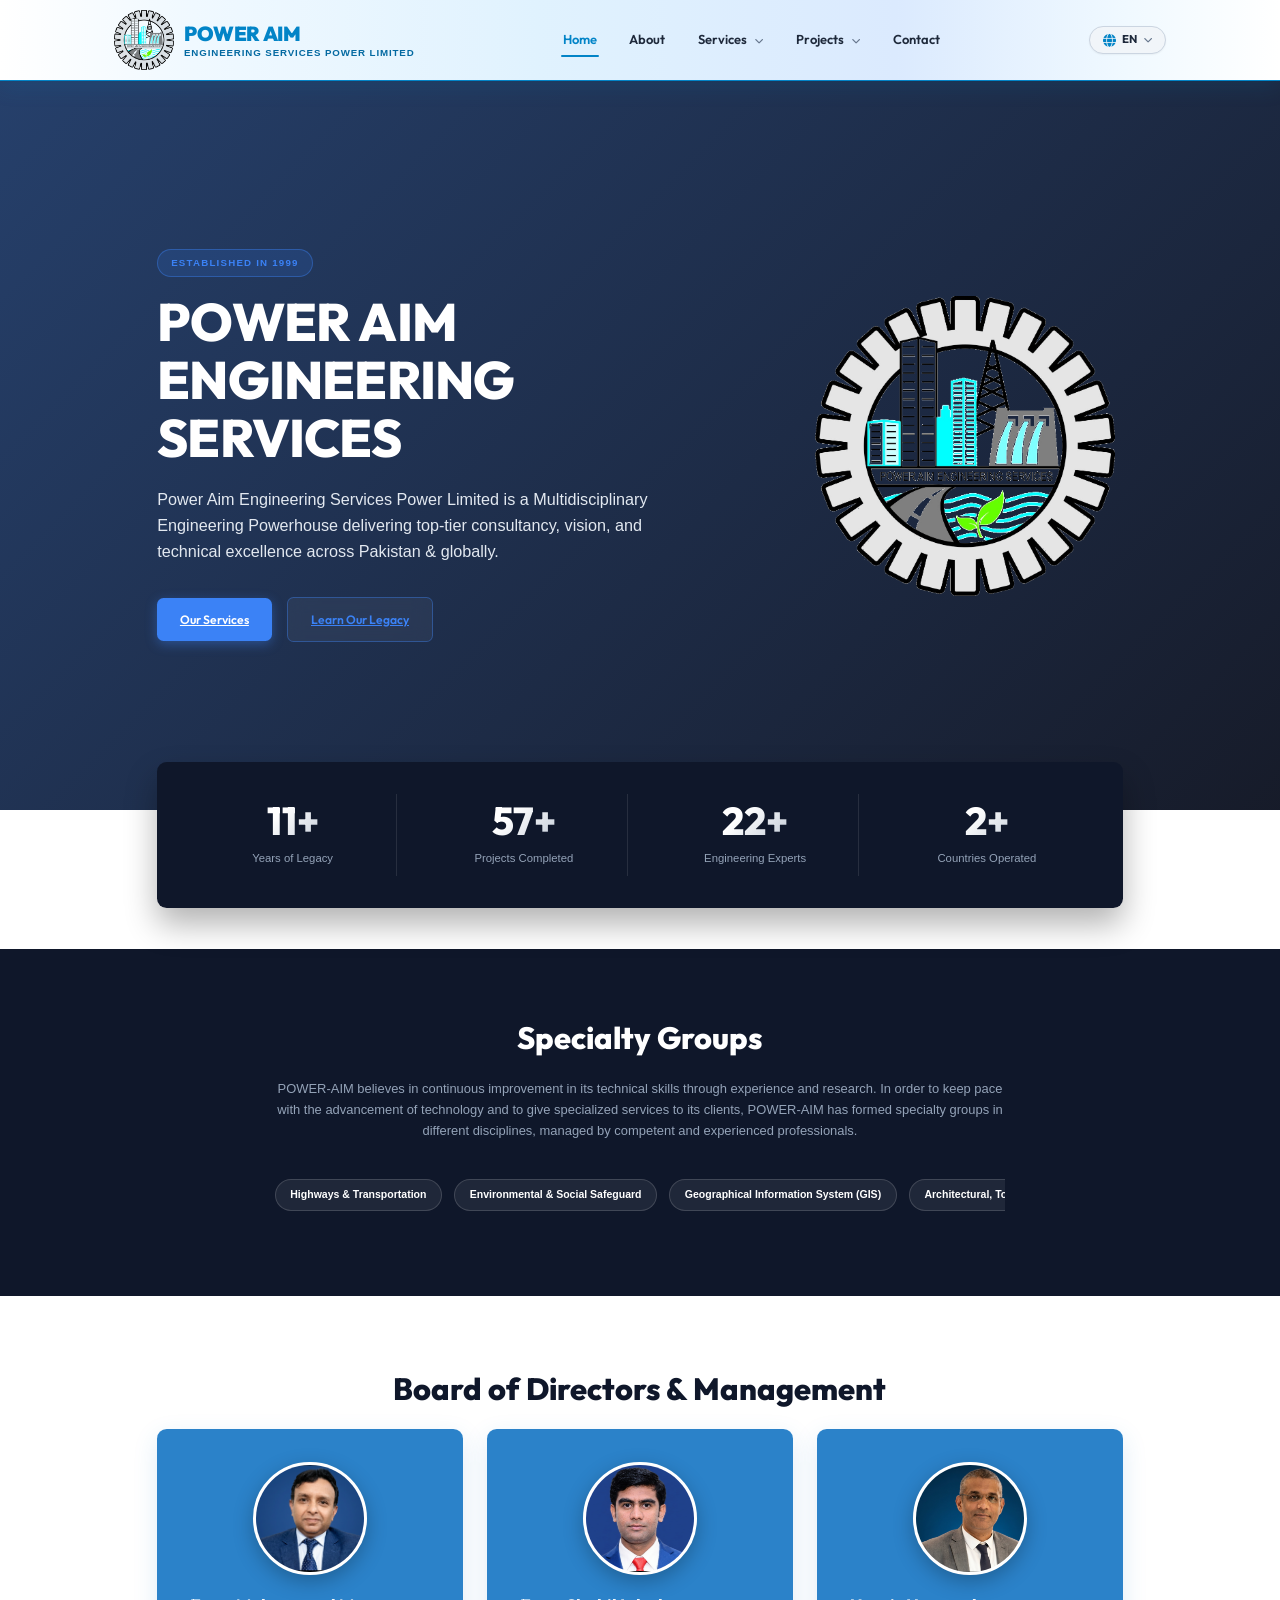
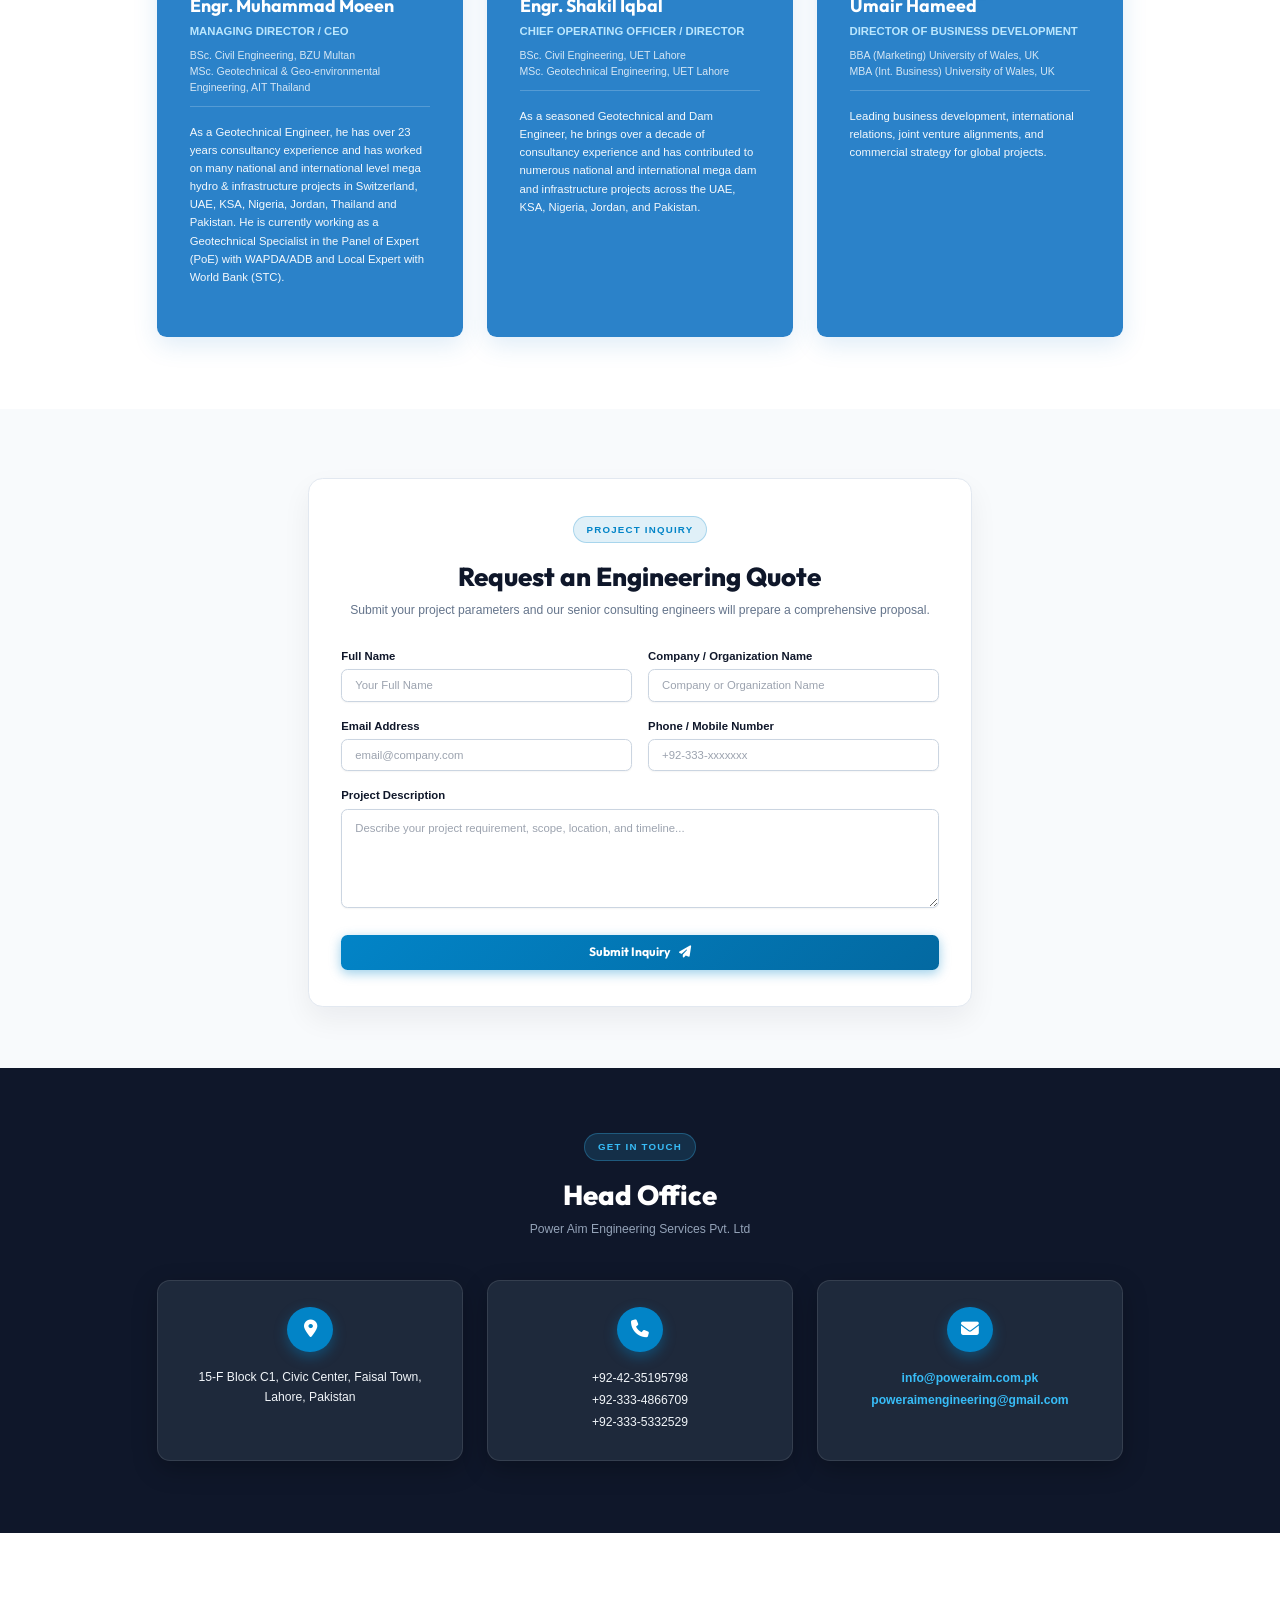
==== commit 61324089: "Ensure hero section logo is 100% ditto identical to navbar logo with natural authentic colors, zero " ====
--- a/index.html
+++ b/index.html
@@ -281,7 +281,6 @@
 
             <!-- Large Prominent Company Logo on Right -->
             <div class="poweraim-hero-logo-right">
-                <div class="hero-logo-halo"></div>
                 <img src="wp-content/plugins/poweraim-core/assets/images/poweraim_official_logo.png" alt="Power Aim Official Logo" class="hero-big-logo">
             </div>
         </div>
--- a/wp-content/plugins/poweraim-core/assets/css/style.css
+++ b/wp-content/plugins/poweraim-core/assets/css/style.css
@@ -4476,3 +4476,55 @@
     margin: 0 !important;
     font-weight: 500 !important;
 }
+
+
+/* ==========================================================================
+   EXACT DITTO HERO LOGO (AUTHENTIC COLORS & INCREASED SIZE)
+   ========================================================================== */
+
+.poweraim-hero-logo-right {
+    flex-shrink: 0 !important;
+    display: flex !important;
+    align-items: center !important;
+    justify-content: center !important;
+    position: relative !important;
+    padding: 10px !important;
+}
+
+.hero-big-logo {
+    width: 370px !important;
+    height: 370px !important;
+    max-width: 100% !important;
+    object-fit: contain !important;
+    display: block !important;
+    filter: none !important;
+    background: transparent !important;
+    transition: transform 0.3s ease !important;
+}
+
+.hero-big-logo:hover {
+    transform: scale(1.03) !important;
+}
+
+.hero-logo-halo {
+    display: none !important;
+}
+
+@media (max-width: 1200px) {
+    .hero-big-logo {
+        width: 310px !important;
+        height: 310px !important;
+    }
+}
+
+@media (max-width: 991px) {
+    .poweraim-hero-container {
+        flex-direction: column-reverse !important;
+        text-align: center !important;
+    }
+    .hero-big-logo {
+        width: 240px !important;
+        height: 240px !important;
+        margin: 0 auto 20px !important;
+    }
+}
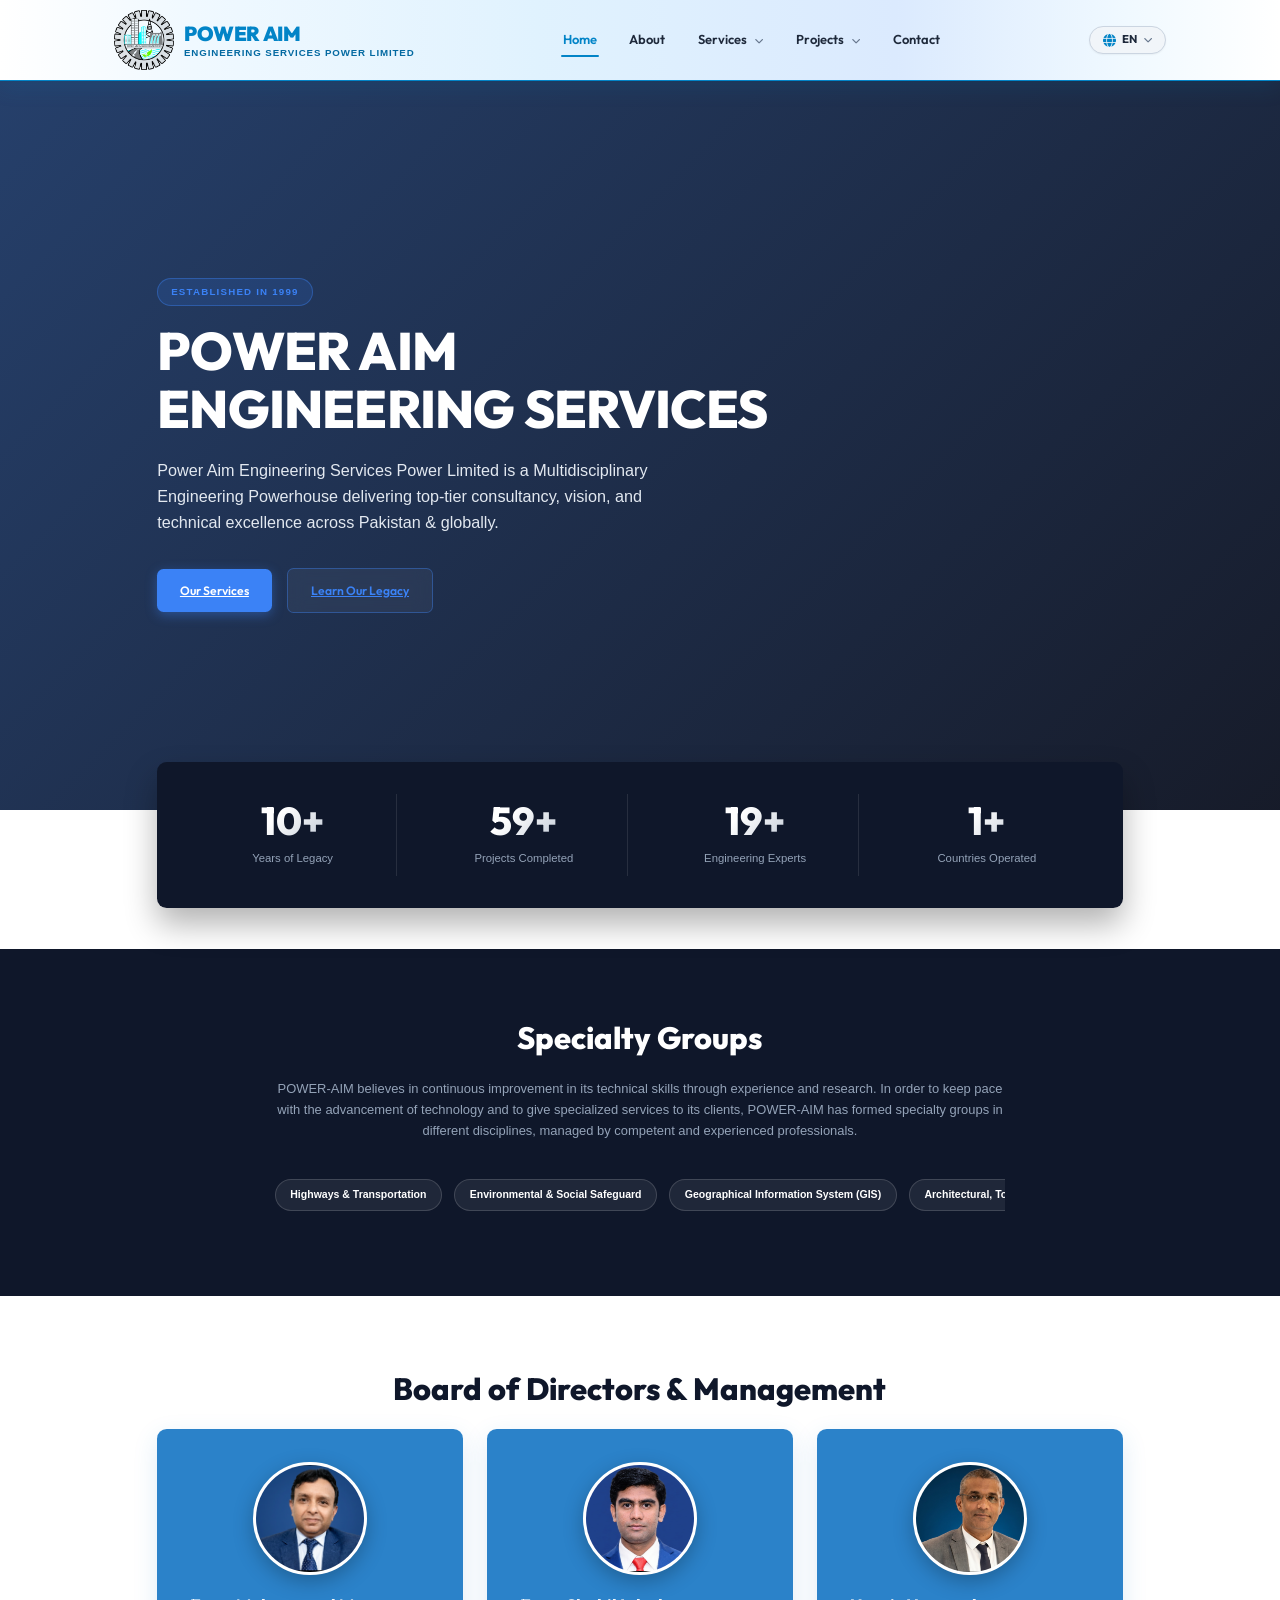
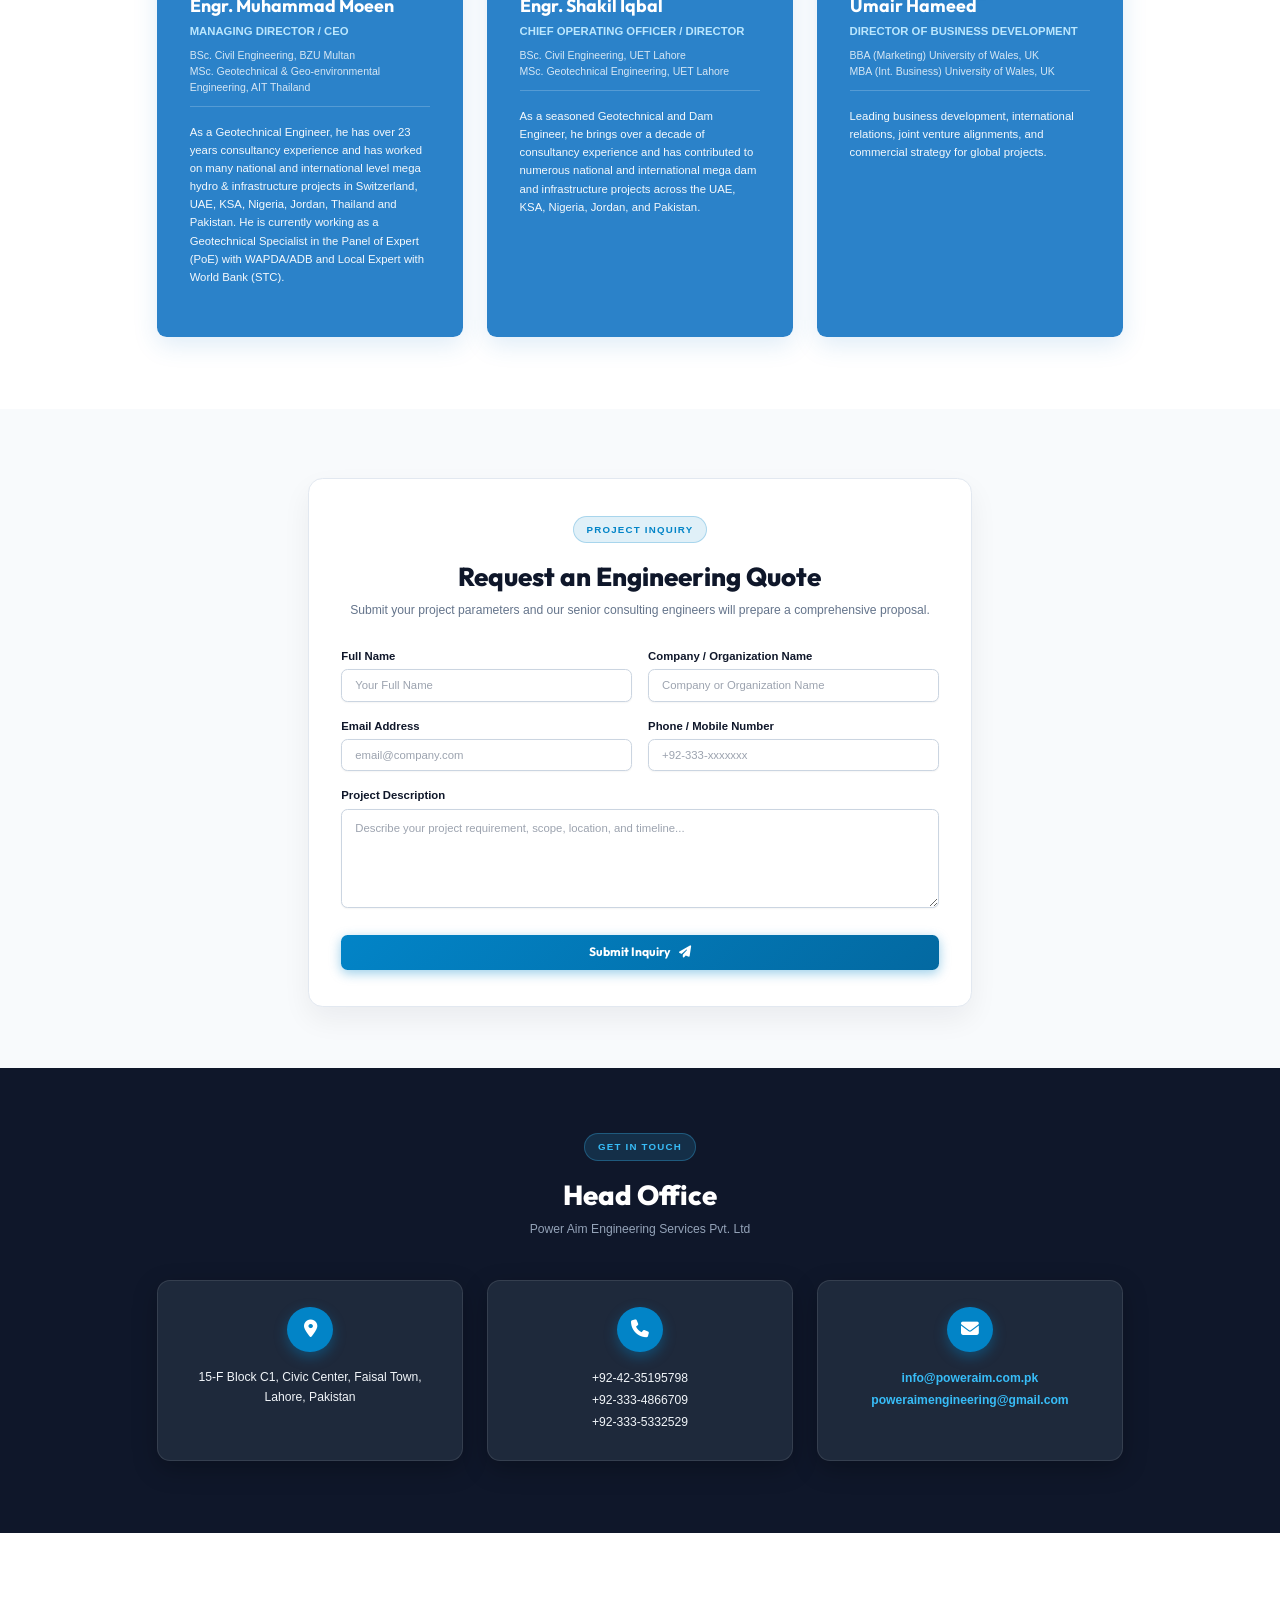
==== commit e1f1bbe9: "Remove big company logo from hero section on home page" ====
--- a/index.html
+++ b/index.html
@@ -277,11 +277,6 @@
                     <a href="services/index.html" class="poweraim-btn btn-primary">Our Services</a>
                     <a href="about/index.html" class="poweraim-btn btn-secondary">Learn Our Legacy</a>
                 </div>
-            </div>
-
-            <!-- Large Prominent Company Logo on Right -->
-            <div class="poweraim-hero-logo-right">
-                <img src="wp-content/plugins/poweraim-core/assets/images/poweraim_official_logo.png" alt="Power Aim Official Logo" class="hero-big-logo">
             </div>
         </div>
     </section>
--- a/wp-content/plugins/poweraim-core/assets/css/style.css
+++ b/wp-content/plugins/poweraim-core/assets/css/style.css
@@ -4528,3 +4528,75 @@
         margin: 0 auto 20px !important;
     }
 }
+
+
+/* ==========================================================================
+   OTHER SERVICES SUB-NAV BUTTONS & INTERACTIVE BOXES
+   ========================================================================== */
+
+.other-subnav-btn {
+    background: #f8fafc !important;
+    border: 1.5px solid #cbd5e1 !important;
+    color: #475569 !important;
+    padding: 12px 24px !important;
+    border-radius: 50px !important;
+    font-family: var(--font-heading, 'Outfit', sans-serif) !important;
+    font-size: 14px !important;
+    font-weight: 700 !important;
+    cursor: pointer !important;
+    display: inline-flex !important;
+    align-items: center !important;
+    gap: 10px !important;
+    transition: all 0.25s ease !important;
+    box-shadow: 0 3px 10px rgba(0, 0, 0, 0.03) !important;
+}
+
+.other-subnav-btn:hover {
+    background: #e2e8f0 !important;
+    color: #0f172a !important;
+    transform: translateY(-2px) !important;
+}
+
+.other-subnav-btn.active {
+    background: linear-gradient(135deg, #0284c7 0%, #0369a1 100%) !important;
+    border-color: #0284c7 !important;
+    color: #ffffff !important;
+    box-shadow: 0 6px 18px rgba(2, 132, 199, 0.35) !important;
+}
+
+.other-subnav-btn.active i {
+    color: #ffffff !important;
+}
+
+
+/* Guarantee 3-column row for Renewable Energy boxes */
+#cat-renewable .category-projects-grid {
+    display: grid !important;
+    grid-template-columns: repeat(3, 1fr) !important;
+    gap: 25px !important;
+}
+
+@media (max-width: 991px) {
+    #cat-renewable .category-projects-grid {
+        grid-template-columns: 1fr !important;
+    }
+}
+
+
+/* Hero Container without right logo */
+.poweraim-hero-container {
+    display: flex !important;
+    align-items: center !important;
+    justify-content: flex-start !important;
+    position: relative !important;
+    z-index: 2 !important;
+}
+
+.poweraim-hero-content {
+    flex: 1 !important;
+    max-width: 800px !important;
+}
+
+.poweraim-hero-logo-right {
+    display: none !important;
+}
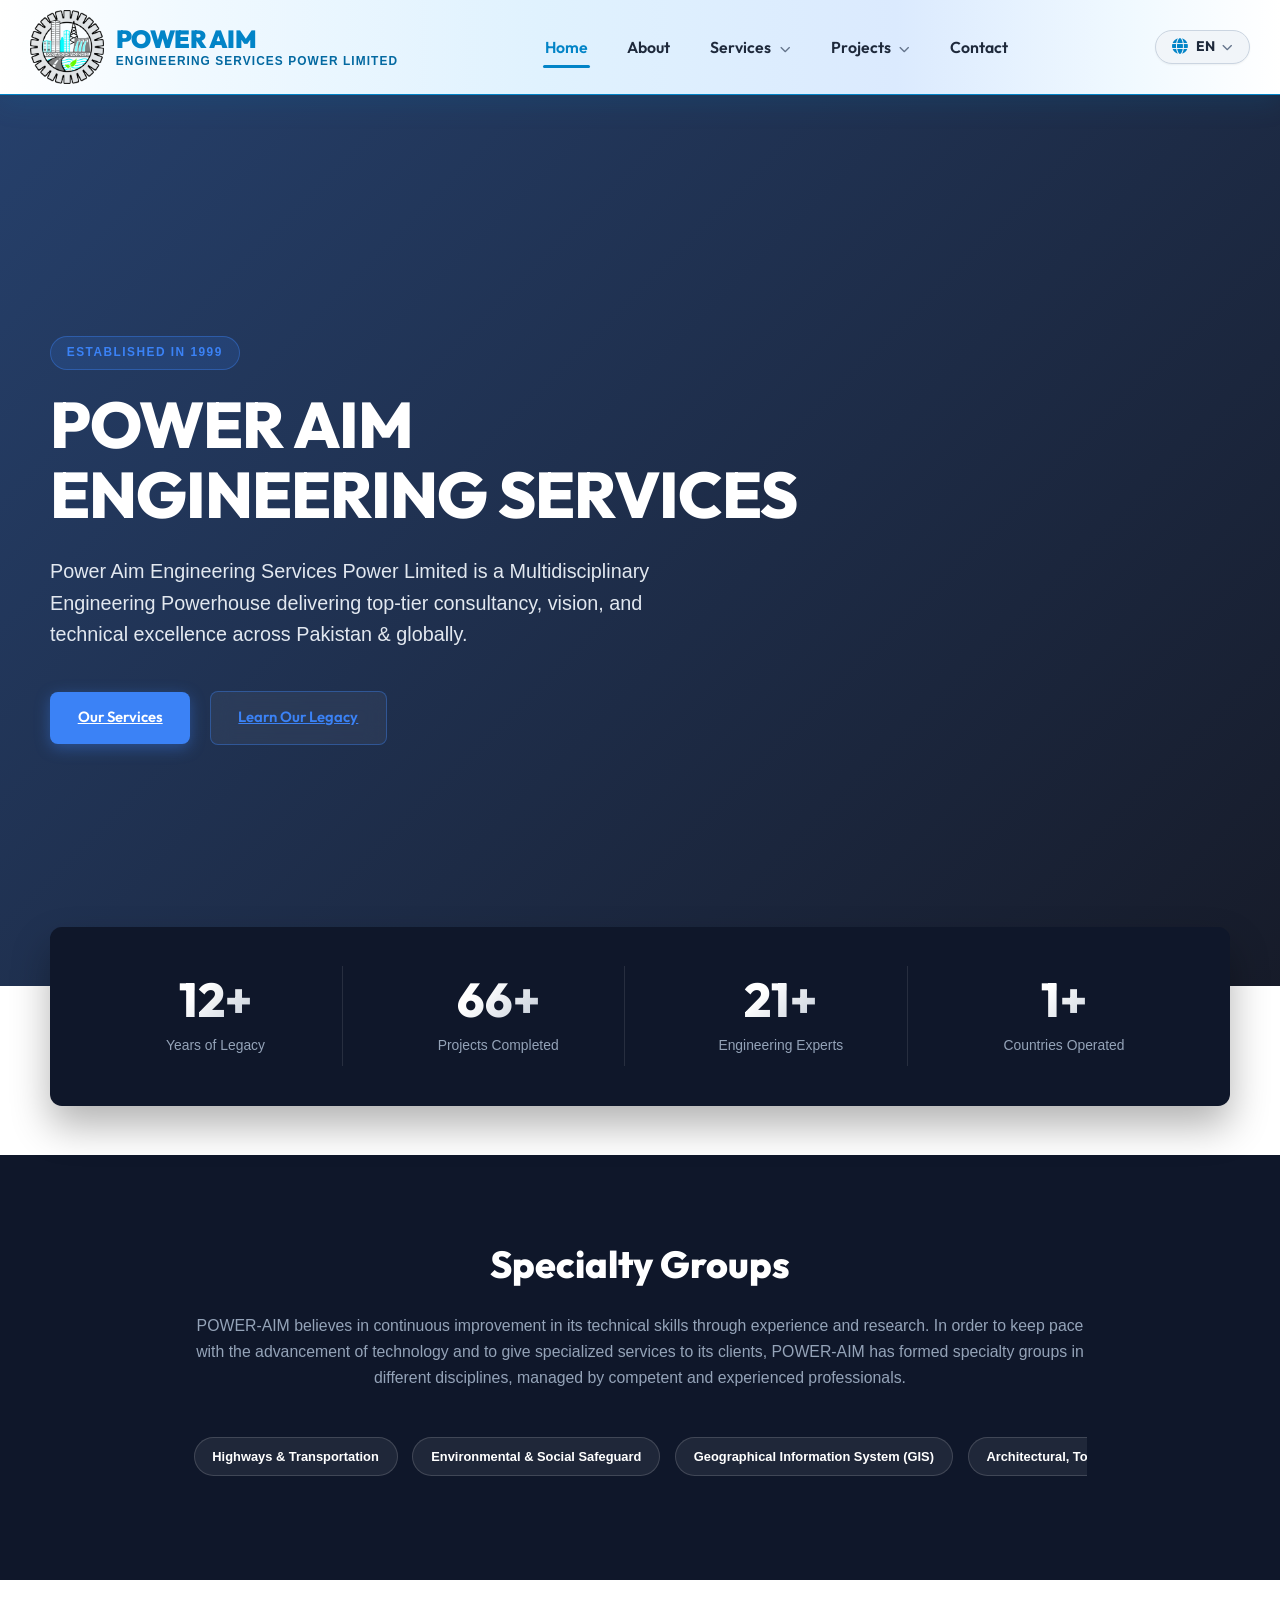
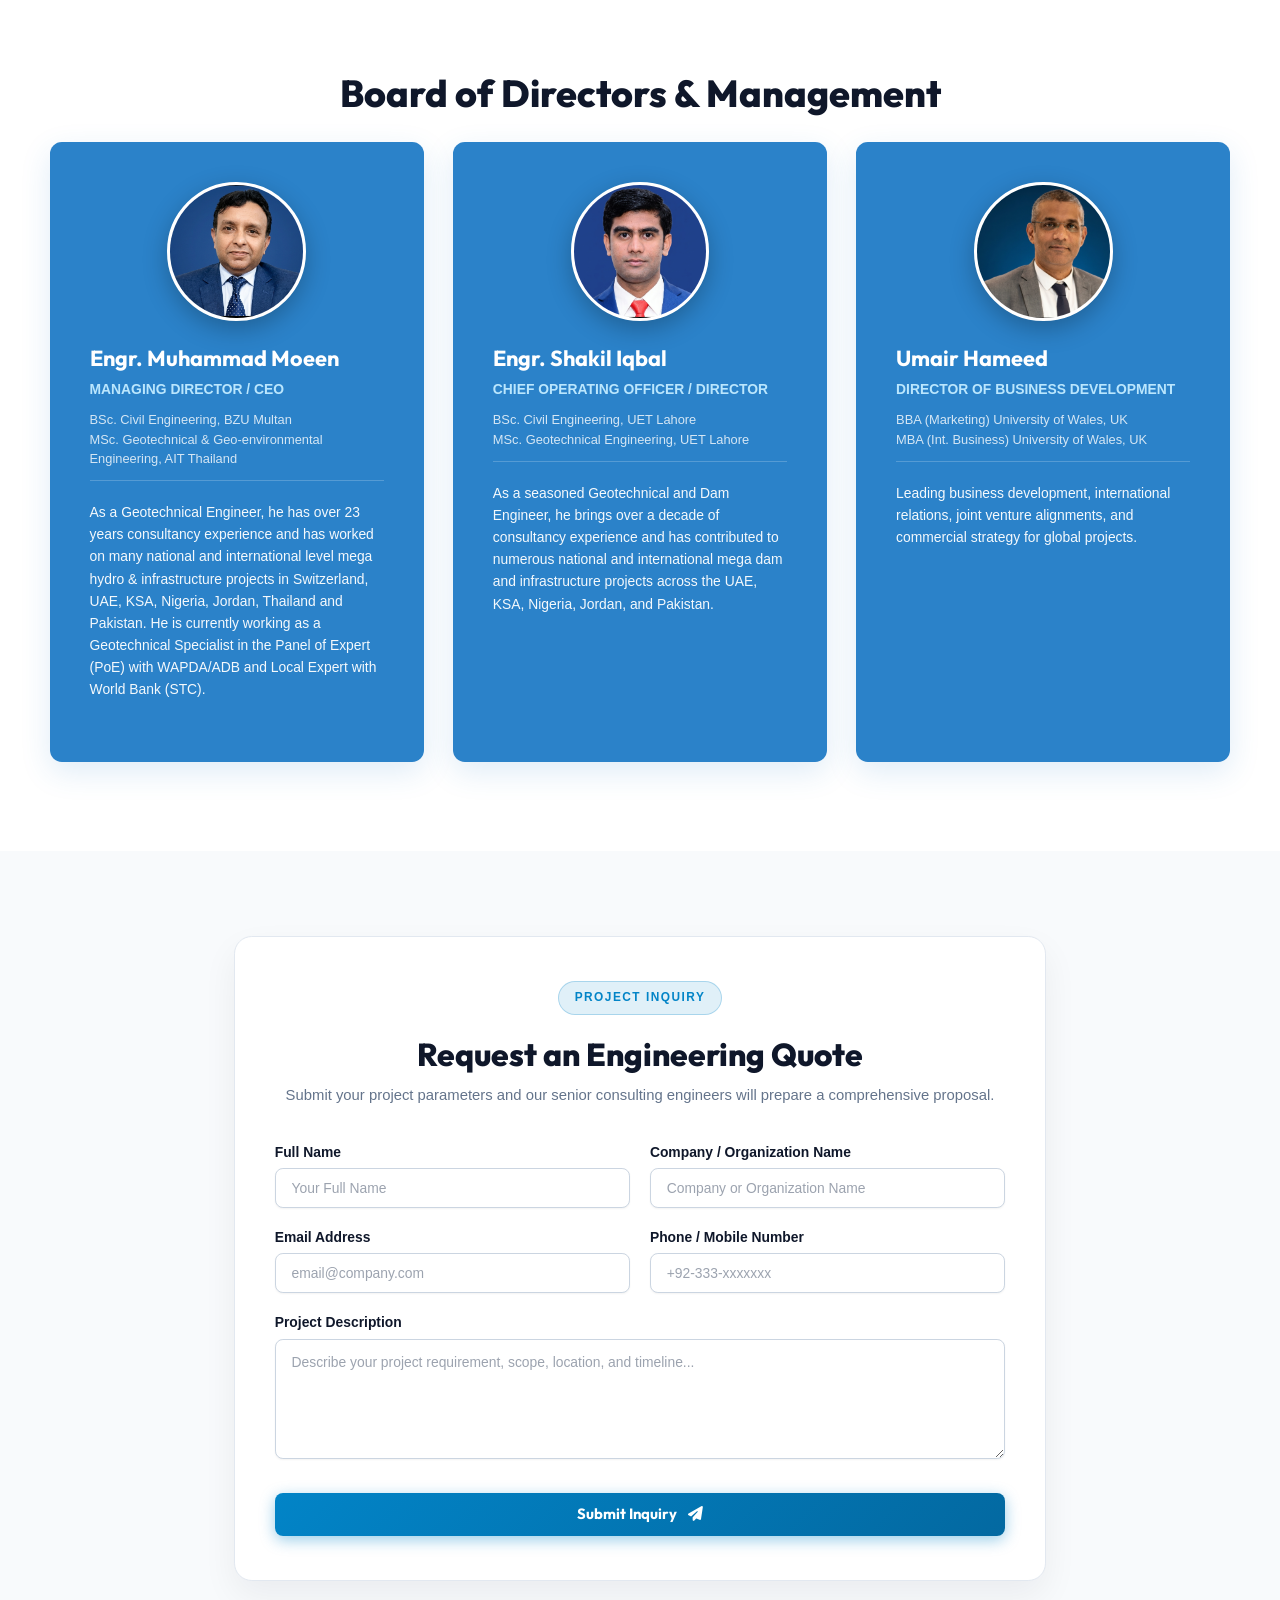
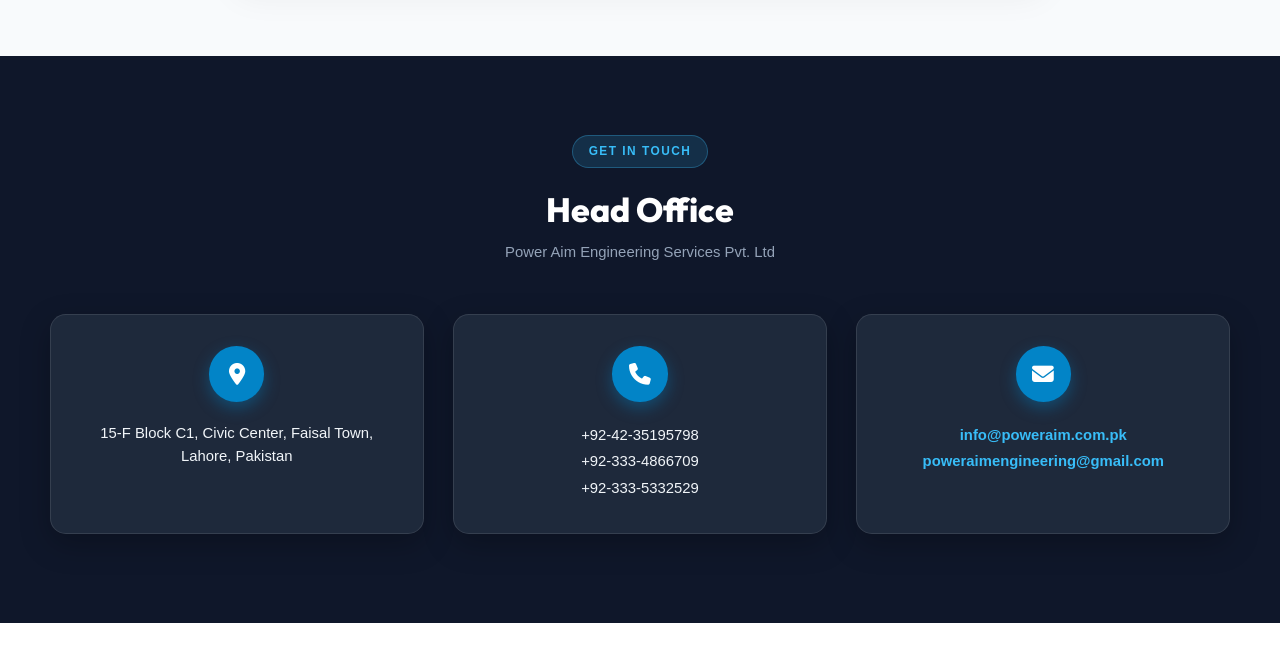
==== commit ab93365d: "Add dedicated Social & Environment engineering sector with ESIA, SIA, Resettlement (RAP), Climate Re" ====
--- a/index.html
+++ b/index.html
@@ -193,6 +193,7 @@
                         <li><a href="projects/index.html#cat-roads"><i class="fa-solid fa-road"></i> Roads & Highways</a></li>
                         <li><a href="projects/index.html#cat-buildings"><i class="fa-solid fa-building"></i> Building Projects</a></li>
                         <li><a href="projects/index.html#cat-gis"><i class="fa-solid fa-map-location-dot"></i> GIS & Geohazards</a></li>
+                        <li><a href="projects/index.html#cat-environment"><i class="fa-solid fa-leaf"></i> Social & Environment</a></li>
                         <li><a href="projects/index.html#cat-sub"><i class="fa-solid fa-layer-group"></i> Other Services</a></li>
                     </ul>
                 </li>
--- a/wp-content/plugins/poweraim-core/assets/css/style.css
+++ b/wp-content/plugins/poweraim-core/assets/css/style.css
@@ -4243,9 +4243,7 @@
    DEFAULT 90% SCALING & ENHANCED LOGO / HERO STYLING
    ========================================================================== */
 
-html {
-    zoom: 90% !important;
-}
+
 
 .poweraim-logo-img {
     height: 75px !important;
@@ -4600,3 +4598,72 @@
 .poweraim-hero-logo-right {
     display: none !important;
 }
+
+
+/* ==========================================================================
+   DEFAULT 110% SCALING & FULL-WIDTH NAVBAR (ZERO WASTED SIDE GAPS)
+   ========================================================================== */
+
+html {
+    zoom: 110% !important;
+}
+
+.poweraim-header-navbar {
+    width: 100% !important;
+    padding: 10px 0 !important;
+    margin: 0 !important;
+}
+
+.poweraim-header-navbar .poweraim-header-inner,
+.poweraim-header-inner {
+    max-width: 100% !important;
+    width: 100% !important;
+    padding: 0 35px !important;
+    display: flex !important;
+    align-items: center !important;
+    justify-content: space-between !important;
+}
+
+.poweraim-main-nav {
+    display: flex !important;
+    align-items: center !important;
+    justify-content: center !important;
+    flex: 1 !important;
+    margin: 0 20px !important;
+}
+
+.poweraim-nav-menu {
+    display: flex !important;
+    align-items: center !important;
+    gap: 30px !important;
+    list-style: none !important;
+    margin: 0 !important;
+    padding: 0 !important;
+}
+
+.poweraim-nav-actions {
+    display: flex !important;
+    align-items: center !important;
+    gap: 15px !important;
+    flex-shrink: 0 !important;
+}
+
+@media (max-width: 1200px) {
+    .poweraim-header-navbar .poweraim-header-inner,
+    .poweraim-header-inner {
+        padding: 0 20px !important;
+    }
+    .poweraim-nav-menu {
+        gap: 20px !important;
+    }
+}
+
+@media (max-width: 991px) {
+    .poweraim-header-navbar .poweraim-header-inner,
+    .poweraim-header-inner {
+        padding: 0 15px !important;
+    }
+    .poweraim-main-nav {
+        display: none !important;
+    }
+}
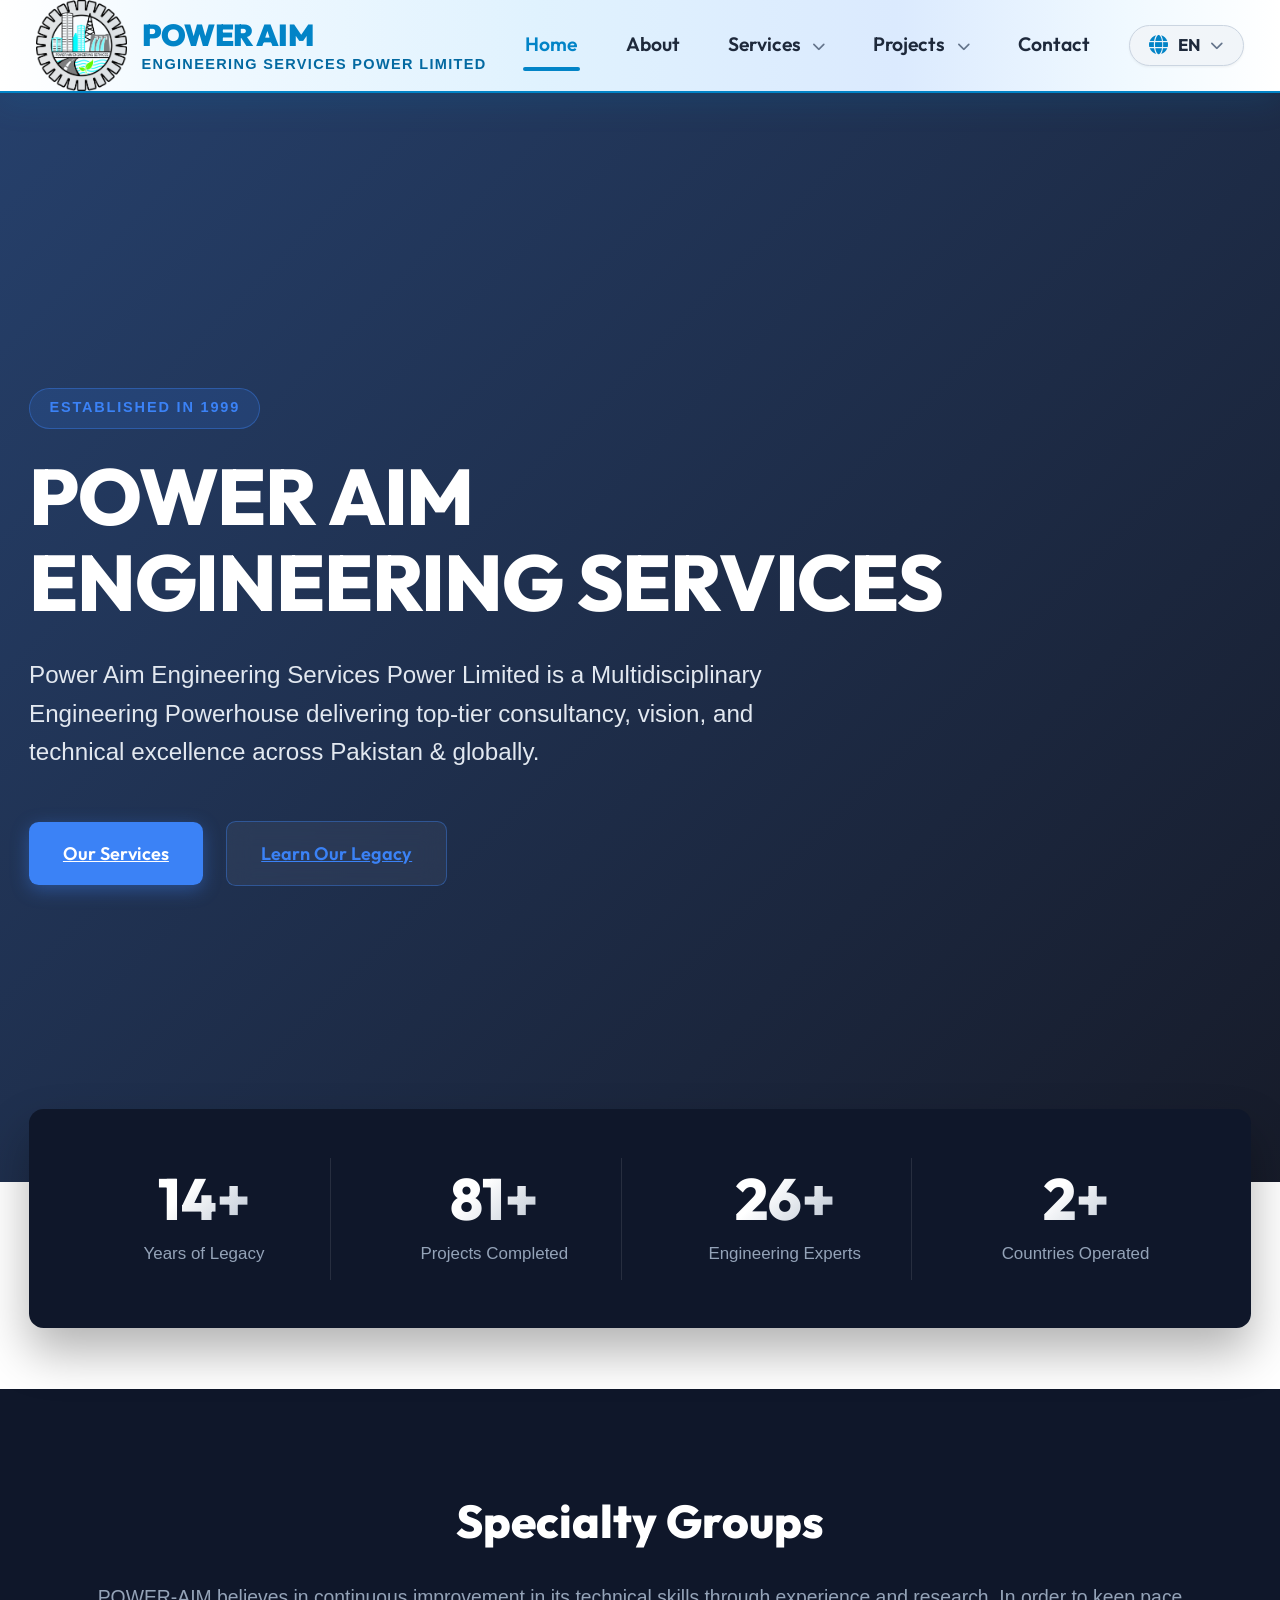
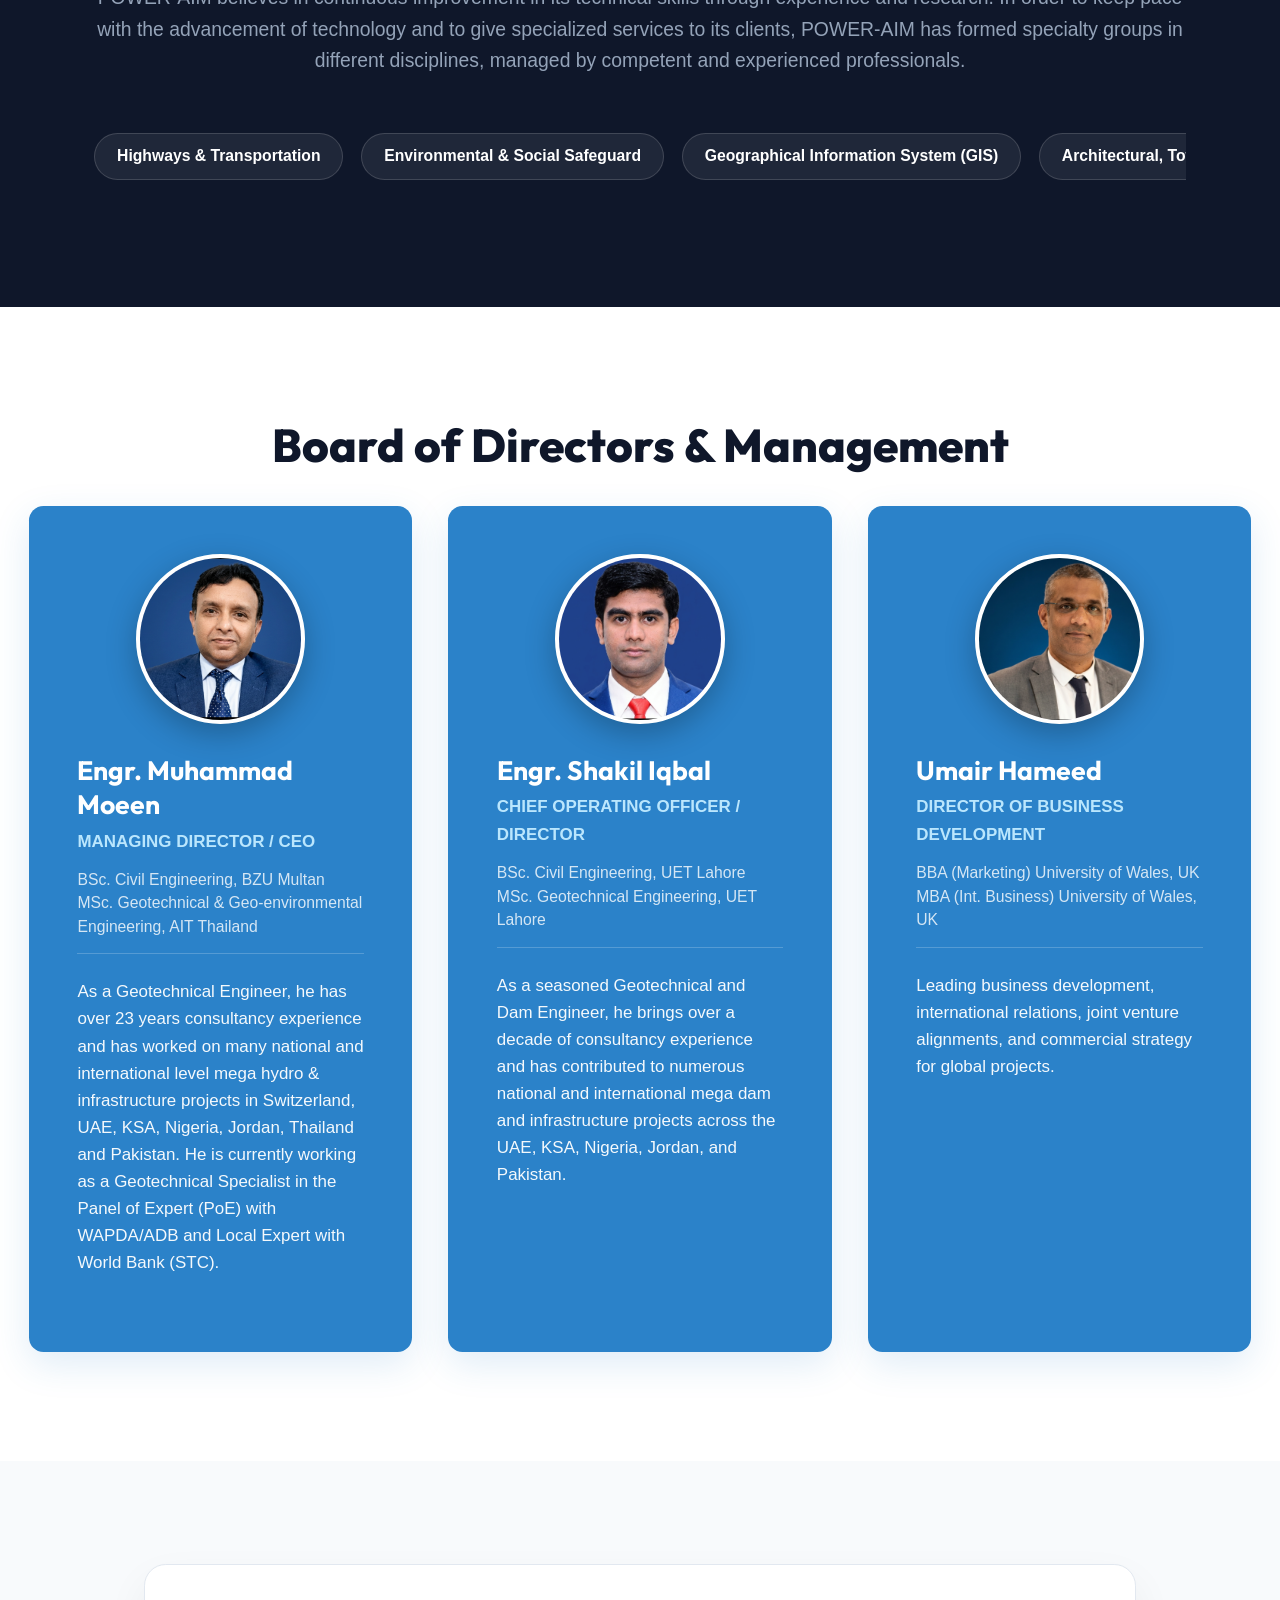
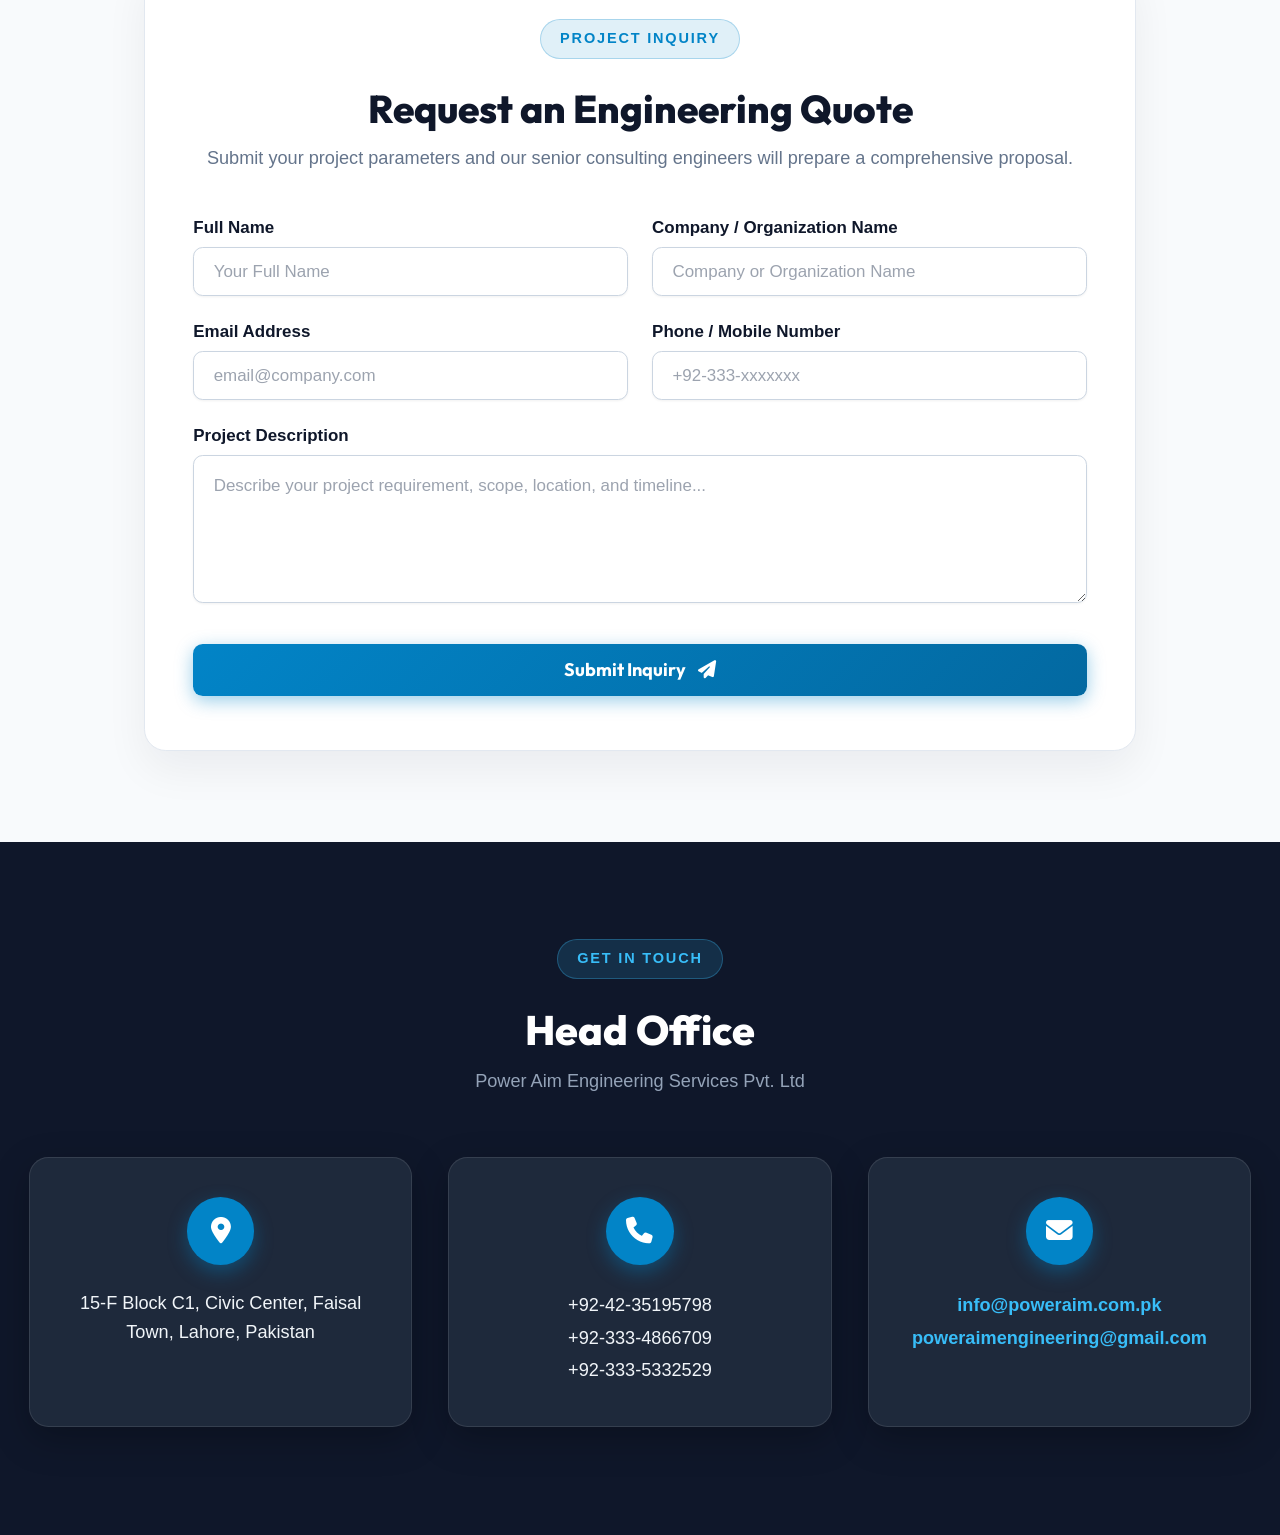
==== commit b1d3930b: "Expand Services mega-menu width and optimize right-column spacing to eliminate any text overflow on " ====
--- a/index.html
+++ b/index.html
@@ -123,7 +123,7 @@
 </style>
 </head>
 
-<body itemtype='https://schema.org/WebPage' itemscope='itemscope' class="home wp-singular page-template-default page page-id-5 wp-custom-logo wp-embed-responsive wp-theme-astra ast-desktop ast-page-builder-template ast-no-sidebar astra-4.13.8 ast-single-post ast-inherit-site-logo-transparent ast-hfb-header elementor-default elementor-kit-46">
+<body style="zoom: 110% !important;" itemtype='https://schema.org/WebPage' itemscope='itemscope' class="home wp-singular page-template-default page page-id-5 wp-custom-logo wp-embed-responsive wp-theme-astra ast-desktop ast-page-builder-template ast-no-sidebar astra-4.13.8 ast-single-post ast-inherit-site-logo-transparent ast-hfb-header elementor-default elementor-kit-46">
 			<script>
 			(function(){if(window.matchMedia('(max-width:921.99px)').matches){document.body.classList.add('ast-header-break-point');document.body.classList.remove('ast-desktop');}})();
 			</script>
--- a/wp-content/plugins/poweraim-core/assets/css/style.css
+++ b/wp-content/plugins/poweraim-core/assets/css/style.css
@@ -4667,3 +4667,152 @@
         display: none !important;
     }
 }
+
+
+/* ==========================================================================
+   STRICT 110% SCALING & FLUSH EDGE-TO-EDGE FULL-WIDTH NAVBAR
+   ========================================================================== */
+
+html, body {
+    zoom: 110% !important;
+    width: 100% !important;
+    overflow-x: hidden !important;
+}
+
+#masthead,
+.site-header,
+.ast-main-header-wrap,
+.main-header-bar,
+.poweraim-header-navbar {
+    width: 100% !important;
+    max-width: 100% !important;
+    margin: 0 !important;
+    padding: 0 !important;
+    left: 0 !important;
+    right: 0 !important;
+    box-sizing: border-box !important;
+}
+
+.poweraim-header-navbar .poweraim-header-inner,
+.poweraim-header-inner,
+.poweraim-container.poweraim-header-inner {
+    width: 100% !important;
+    max-width: 100% !important;
+    margin: 0 !important;
+    padding-left: 20px !important;
+    padding-right: 20px !important;
+    padding-top: 10px !important;
+    padding-bottom: 10px !important;
+    display: flex !important;
+    align-items: center !important;
+    justify-content: space-between !important;
+    box-sizing: border-box !important;
+}
+
+.poweraim-logo-brand {
+    margin: 0 !important;
+    padding: 0 !important;
+    display: flex !important;
+    align-items: center !important;
+    gap: 12px !important;
+}
+
+.poweraim-nav-actions {
+    margin: 0 !important;
+    padding: 0 !important;
+    display: flex !important;
+    align-items: center !important;
+    gap: 12px !important;
+}
+
+@media (max-width: 768px) {
+    .poweraim-header-navbar .poweraim-header-inner,
+    .poweraim-header-inner,
+    .poweraim-container.poweraim-header-inner {
+        padding-left: 12px !important;
+        padding-right: 12px !important;
+    }
+}
+
+
+/* ==========================================================================
+   ENHANCED SERVICES MEGA-MENU (PERFECT SPACING & ZERO TEXT OVERFLOW)
+   ========================================================================== */
+
+.poweraim-services-megamenu {
+    position: absolute !important;
+    top: 100% !important;
+    left: -200px !important;
+    width: 950px !important;
+    max-width: 95vw !important;
+    background: #ffffff !important;
+    border-radius: 16px !important;
+    box-shadow: 0 25px 60px rgba(15, 23, 42, 0.2), 0 4px 16px rgba(15, 23, 42, 0.08) !important;
+    border: 1px solid #e2e8f0 !important;
+    padding: 26px 30px 26px 24px !important;
+    margin-top: 8px !important;
+    display: flex !important;
+    gap: 24px !important;
+    z-index: 999999 !important;
+    box-sizing: border-box !important;
+}
+
+.megamenu-left-card {
+    flex: 0 0 255px !important;
+    width: 255px !important;
+    background: linear-gradient(135deg, #0f172a 0%, #1e293b 100%) !important;
+    border-radius: 12px !important;
+    overflow: hidden !important;
+    display: flex !important;
+    flex-direction: column !important;
+    box-shadow: 0 8px 24px rgba(0, 0, 0, 0.2) !important;
+    border: 1px solid rgba(255, 255, 255, 0.1) !important;
+}
+
+.megamenu-right-list {
+    flex: 1 !important;
+    display: flex !important;
+    flex-direction: column !important;
+    padding-right: 10px !important;
+    box-sizing: border-box !important;
+}
+
+.megamenu-links-grid {
+    display: grid !important;
+    grid-template-columns: 1fr 1.15fr !important;
+    gap: 6px 20px !important;
+    list-style: none !important;
+    padding: 0 !important;
+    margin: 0 !important;
+    box-sizing: border-box !important;
+}
+
+.megamenu-links-grid li a {
+    display: flex !important;
+    align-items: center !important;
+    gap: 10px !important;
+    padding: 8px 10px !important;
+    border-radius: 8px !important;
+    font-family: var(--font-heading, 'Outfit', sans-serif) !important;
+    font-size: 13px !important;
+    font-weight: 600 !important;
+    color: #334155 !important;
+    text-decoration: none !important;
+    white-space: normal !important;
+    word-break: normal !important;
+    line-height: 1.35 !important;
+    transition: all 0.2s ease !important;
+}
+
+.megamenu-links-grid li a:hover {
+    background: #f0f9ff !important;
+    color: #0284c7 !important;
+    transform: translateX(3px) !important;
+}
+
+@media (max-width: 1200px) {
+    .poweraim-services-megamenu {
+        width: 880px !important;
+        left: -220px !important;
+    }
+}
